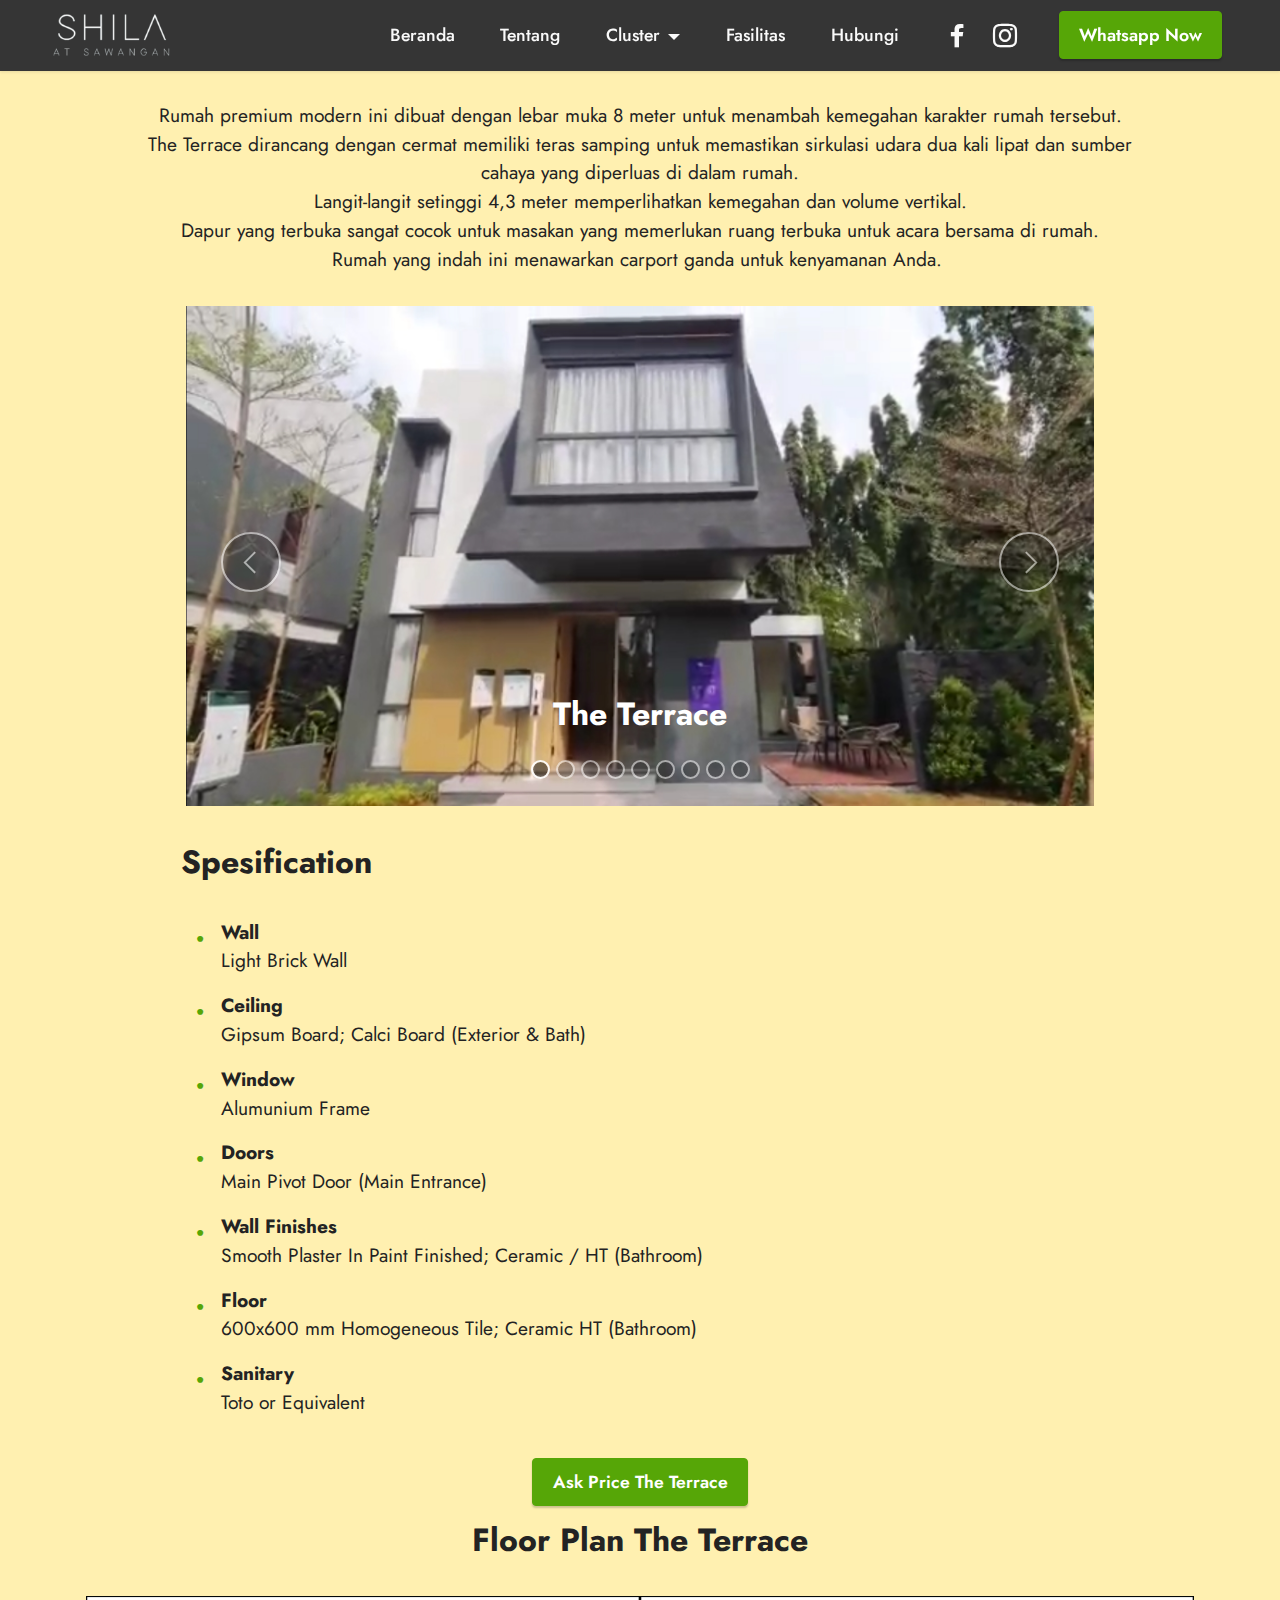
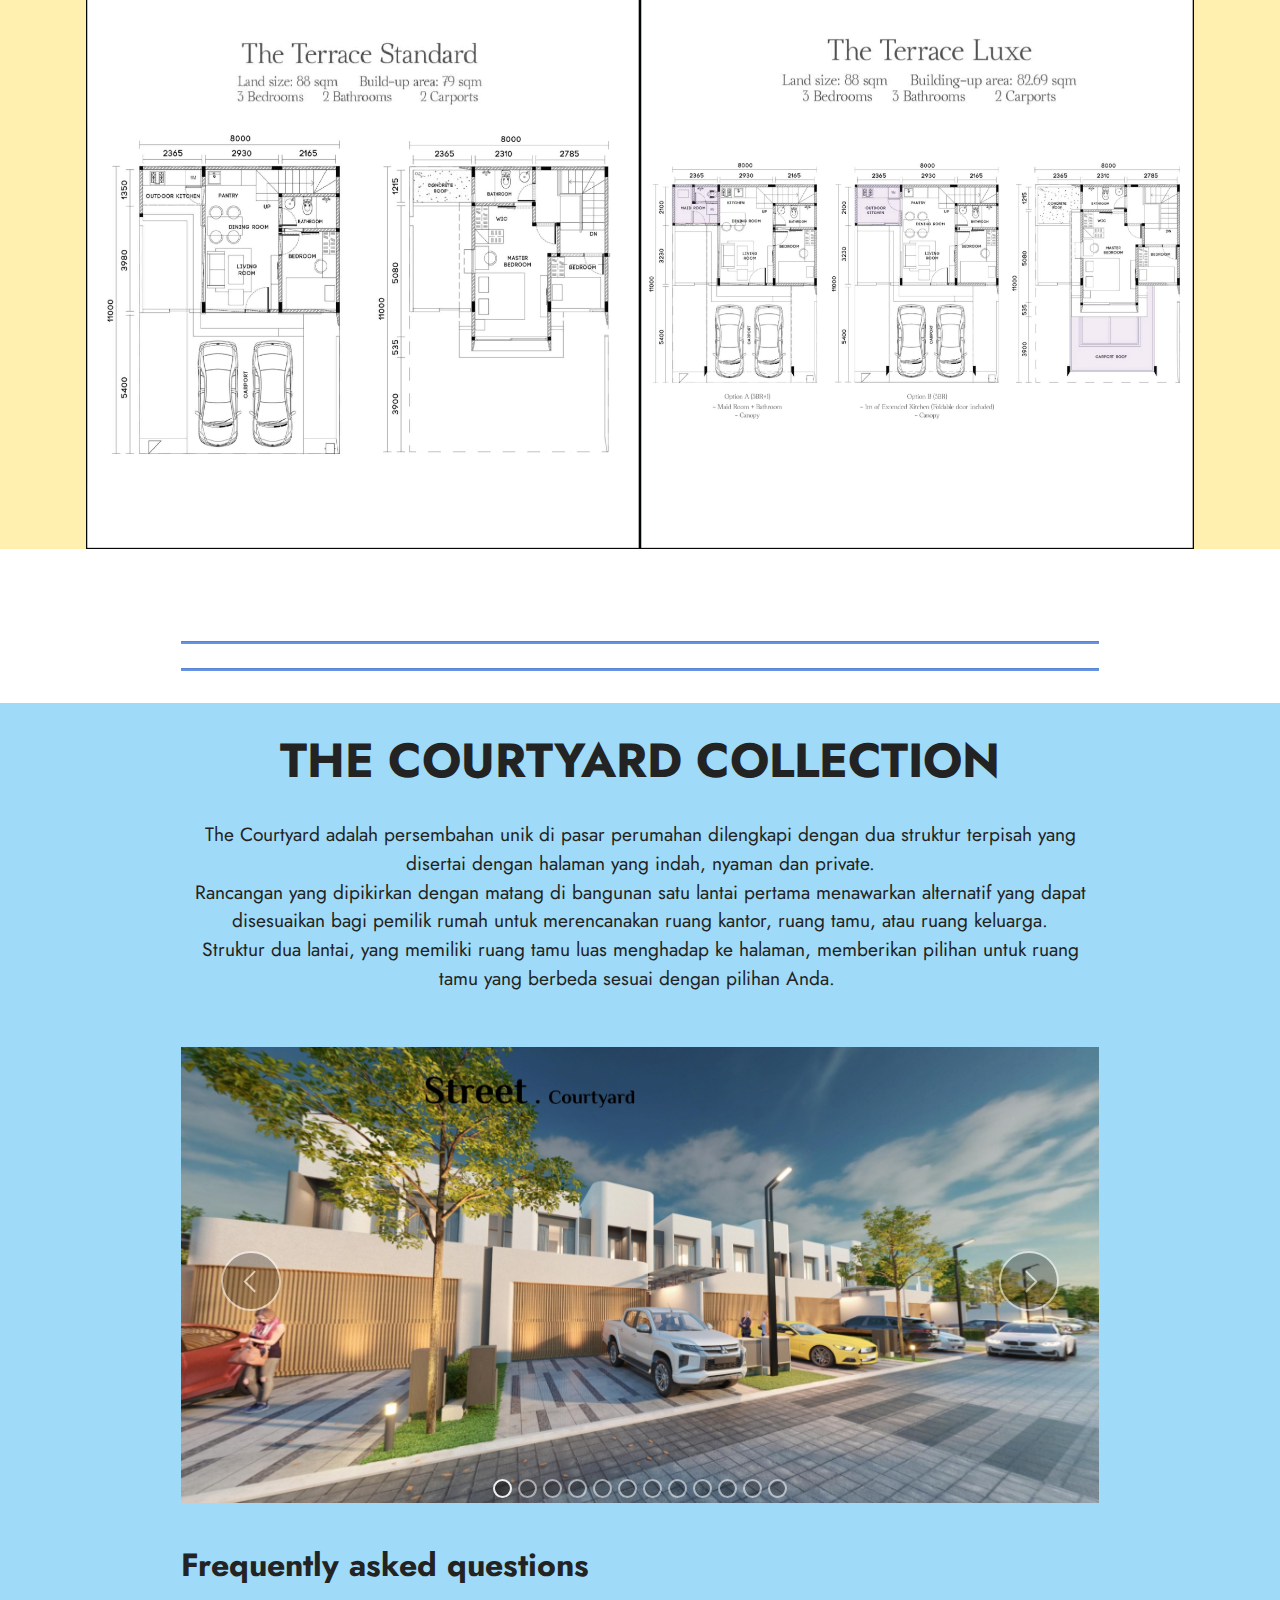
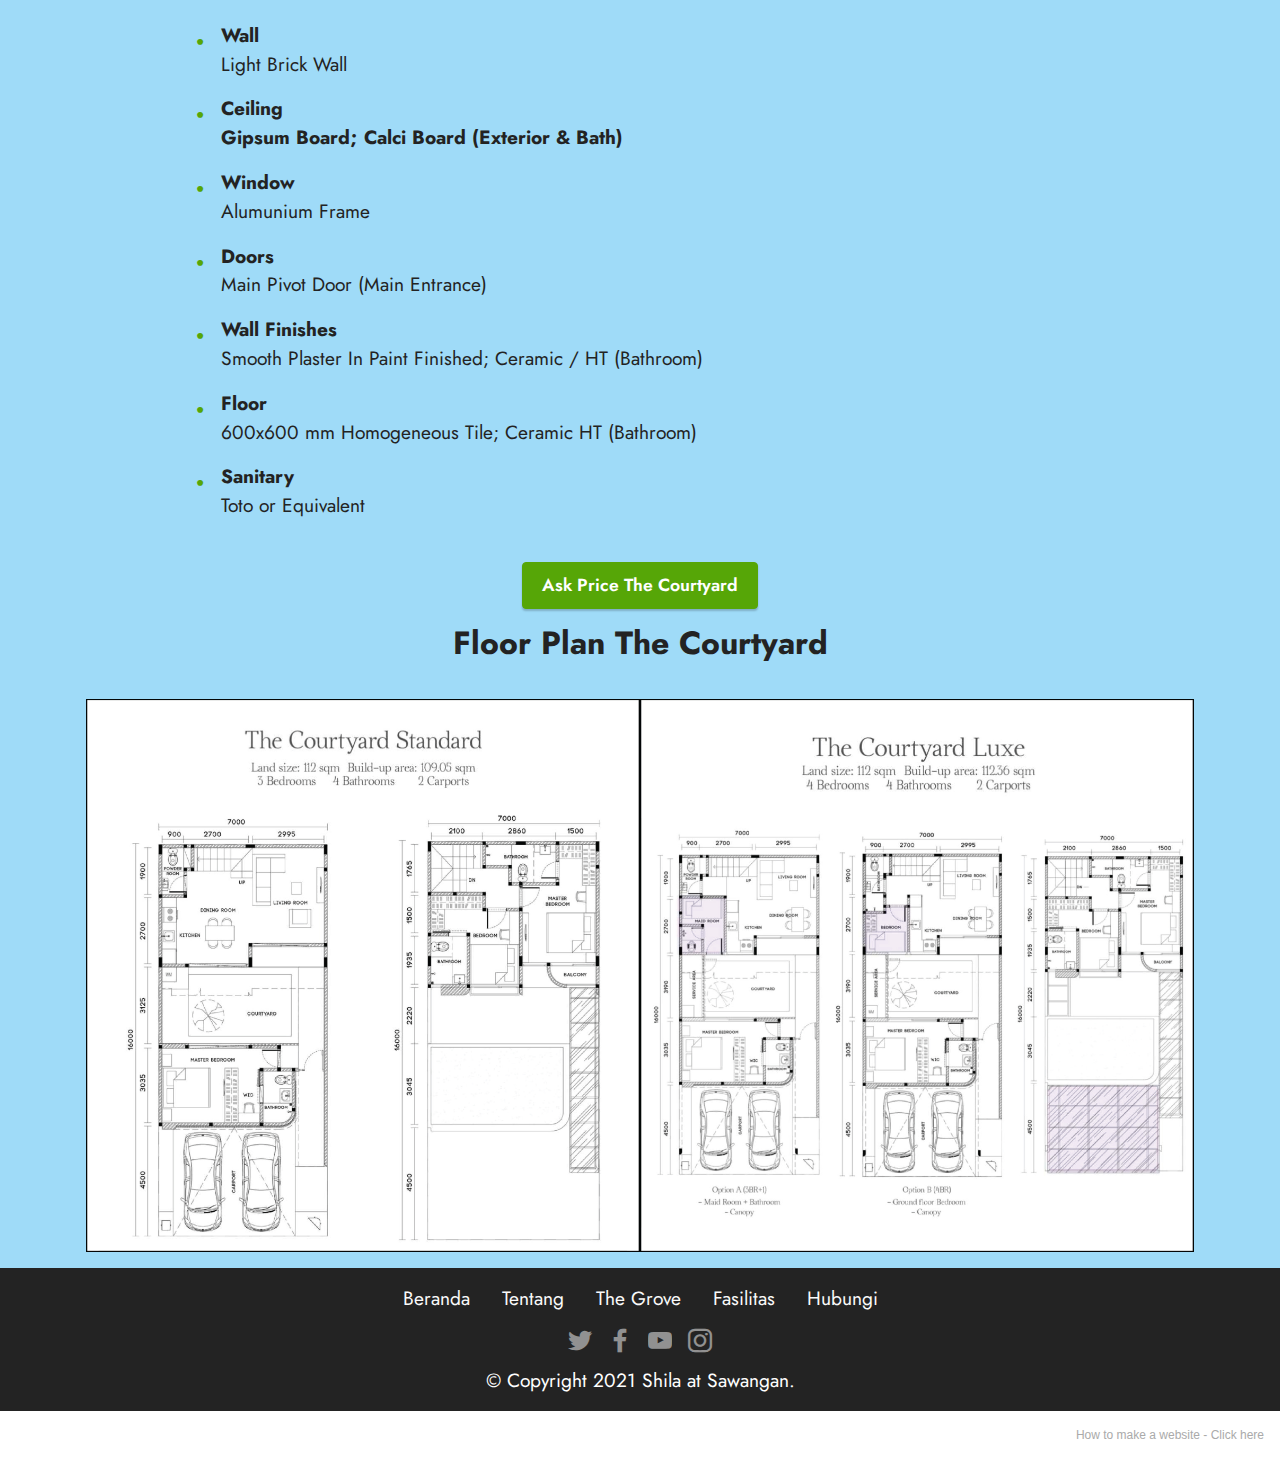
==== grove.html @ 9d84429c "Download Button" ====
<!DOCTYPE html>
<html  >
<head>
  <!-- Site made with Mobirise Website Builder v5.3.0, https://mobirise.com -->
  <meta charset="UTF-8">
  <meta http-equiv="X-UA-Compatible" content="IE=edge">
  <meta name="generator" content="Mobirise v5.3.0, mobirise.com">
  <meta name="viewport" content="width=device-width, initial-scale=1, minimum-scale=1">
  <link rel="shortcut icon" href="assets/images/logo-sawangan-180x68.png" type="image/x-icon">
  <meta name="description" content="">
  
  
  <title>The Grove</title>
  <link rel="stylesheet" href="assets/web/assets/mobirise-icons2/mobirise2.css">
  <link rel="stylesheet" href="assets/tether/tether.min.css">
  <link rel="stylesheet" href="assets/bootstrap/css/bootstrap.min.css">
  <link rel="stylesheet" href="assets/bootstrap/css/bootstrap-grid.min.css">
  <link rel="stylesheet" href="assets/bootstrap/css/bootstrap-reboot.min.css">
  <link rel="stylesheet" href="assets/dropdown/css/style.css">
  <link rel="stylesheet" href="assets/socicon/css/styles.css">
  <link rel="stylesheet" href="assets/theme/css/style.css">
  <link rel="preload" as="style" href="assets/mobirise/css/mbr-additional.css"><link rel="stylesheet" href="assets/mobirise/css/mbr-additional.css" type="text/css">
  
  
  
  
</head>
<body>
  
  <section class="content4 cid-sFnjMsbKsS" id="content4-1h">
    
    
    <div class="container">
        <div class="row justify-content-center">
            <div class="title col-md-12 col-lg-11">
                <h3 class="mbr-section-title mbr-fonts-style align-center mb-4 display-2">
                    <strong>THE TERRACE COLLECTION</strong></h3>
                <h4 class="mbr-section-subtitle align-center mbr-fonts-style mb-4 display-7">Rumah premium modern ini dibuat dengan lebar muka 8 meter untuk menambah kemegahan karakter rumah tersebut.
<div>The Terrace dirancang dengan cermat memiliki teras samping untuk memastikan sirkulasi udara dua kali lipat dan sumber cahaya yang diperluas di dalam rumah.
<span style="font-size: 1.2rem;"></span></div><div>Langit-langit setinggi 4,3 meter memperlihatkan kemegahan dan volume vertikal.
<span style="font-size: 1.2rem;"></span></div><div>Dapur yang terbuka sangat cocok untuk masakan yang memerlukan ruang terbuka untuk acara bersama di rumah.
<span style="font-size: 1.2rem;"></span></div><div>Rumah yang indah ini menawarkan carport ganda untuk kenyamanan Anda.&nbsp;</div></h4>
                
            </div>
        </div>
    </div>
</section>

<section class="slider2 cid-sFk1vGe5n2" id="slider2-19">
    

    
    <div class="container">
        <div class="row justify-content-center">
            <div class="col-12 col-md-10">
                <div class="carousel slide" id="sGe1vlSYju" data-interval="5000">
                    
                    <ol class="carousel-indicators">
                        <li data-slide-to="0" class="active" data-target="#sGe1vlSYju"></li>
                        <li data-slide-to="1" data-target="#sGe1vlSYju"></li>
                        <li data-slide-to="2" data-target="#sGe1vlSYju"></li><li data-slide-to="3" data-target="#sGe1vlSYju"></li><li data-slide-to="4" data-target="#sGe1vlSYju"></li><li data-slide-to="5" data-target="#sGe1vlSYju"></li><li data-slide-to="6" data-target="#sGe1vlSYju"></li><li data-slide-to="7" data-target="#sGe1vlSYju"></li><li data-slide-to="8" data-target="#sGe1vlSYju"></li>
                    </ol>
                    <div class="carousel-inner">
                        <div class="carousel-item slider-image item active">
                            <div class="item-wrapper">
                                <img class="d-block w-100" src="assets/images/the-terrace.jpg">
                                <div class="carousel-caption d-none d-md-block">
                                    <h5 class="mbr-section-subtitle mbr-fonts-style display-5">
                                        <strong>The Terrace</strong></h5>
                                    
                                </div>
                            </div>
                        </div>
                        <div class="carousel-item slider-image item">
                            <div class="item-wrapper">
                                <img class="d-block w-100" src="assets/images/terrace-living-room.jpg">
                                <div class="carousel-caption d-none d-md-block">
                                    <h5 class="mbr-section-subtitle mbr-fonts-style display-5"><strong>Living Room</strong></h5>
                                    
                                </div>
                            </div>
                        </div>
                        <div class="carousel-item slider-image item">
                            <div class="item-wrapper">
                                <img class="d-block w-100" src="assets/images/terrace-bed-1.jpg">
                                <div class="carousel-caption d-none d-md-block">
                                    <h5 class="mbr-section-subtitle mbr-fonts-style display-5">
                                        <strong>Bed 1</strong></h5>
                                    
                                </div>
                            </div>
                        </div><div class="carousel-item slider-image item">
                            <div class="item-wrapper">
                                <img class="d-block w-100" src="assets/images/terrace-bed-2.jpg">
                                <div class="carousel-caption d-none d-md-block">
                                    <h5 class="mbr-section-subtitle mbr-fonts-style display-5">
                                        <strong>Bed 2 / Study Room</strong></h5>
                                    
                                </div>
                            </div>
                        </div><div class="carousel-item slider-image item">
                            <div class="item-wrapper">
                                <img class="d-block w-100" src="assets/images/terrace-master-bed.jpg">
                                <div class="carousel-caption d-none d-md-block">
                                    <h5 class="mbr-section-subtitle mbr-fonts-style display-5">
                                        <strong>Master Bed</strong></h5>
                                    
                                </div>
                            </div>
                        </div><div class="carousel-item slider-image item">
                            <div class="item-wrapper">
                                <img class="d-block w-100" src="assets/images/terrace-master-bath.jpg">
                                <div class="carousel-caption d-none d-md-block">
                                    <h5 class="mbr-section-subtitle mbr-fonts-style display-5">
                                        <strong>Master Bath</strong></h5>
                                    
                                </div>
                            </div>
                        </div><div class="carousel-item slider-image item">
                            <div class="item-wrapper">
                                <img class="d-block w-100" src="assets/images/terrace-kitchen.jpg">
                                <div class="carousel-caption d-none d-md-block">
                                    <h5 class="mbr-section-subtitle mbr-fonts-style display-5"><strong>Outdoor Kitchen</strong></h5>
                                    
                                </div>
                            </div>
                        </div><div class="carousel-item slider-image item">
                            <div class="item-wrapper">
                                <img class="d-block w-100" src="assets/images/terrace-enclose-kitchen.jpg">
                                <div class="carousel-caption d-none d-md-block">
                                    <h5 class="mbr-section-subtitle mbr-fonts-style display-5">
                                        <strong>Enclose Kitchen</strong></h5>
                                    
                                </div>
                            </div>
                        </div><div class="carousel-item slider-image item">
                            <div class="item-wrapper">
                                <img class="d-block w-100" src="assets/images/terrace-garden.jpg">
                                <div class="carousel-caption d-none d-md-block">
                                    <h5 class="mbr-section-subtitle mbr-fonts-style display-5">
                                        <strong>Garden</strong></h5>
                                    
                                </div>
                            </div>
                        </div>
                    </div>
                    <a class="carousel-control carousel-control-prev" role="button" data-slide="prev" href="#sGe1vlSYju">
                        <span class="mobi-mbri mobi-mbri-arrow-prev" aria-hidden="true"></span>
                        <span class="sr-only">Previous</span>
                    </a>
                    <a class="carousel-control carousel-control-next" role="button" data-slide="next" href="#sGe1vlSYju">
                        <span class="mobi-mbri mobi-mbri-arrow-next" aria-hidden="true"></span>
                        <span class="sr-only">Next</span>
                    </a>
                </div>
            </div>
        </div>
    </div>
</section>

<section class="content14 cid-sFnsWdsSQJ" id="content14-1i">
    
    
    
    <div class="container">
        <div class="row justify-content-center">
            <div class="col-md-12 col-lg-10">
                    <h3 class="mbr-section-title mbr-fonts-style mb-4 display-5">
                        <strong>Spesification</strong></h3>
                <ul class="list mbr-fonts-style display-7">
                    <li><strong>Wall</strong><br>Light Brick Wall</li>
                    <li><strong>Ceiling</strong><br>Gipsum Board; Calci Board (Exterior &amp; Bath)</li>
                    <li><strong>Window</strong><br>Alumunium Frame</li>
                    <li><strong>Doors&nbsp; &nbsp; &nbsp; &nbsp; &nbsp; &nbsp; &nbsp; &nbsp; &nbsp; &nbsp; &nbsp; &nbsp;&nbsp;</strong><br>Main Pivot Door (Main Entrance)</li>
                    <li><strong>Wall Finishes<br></strong>Smooth Plaster In Paint Finished; Ceramic / HT (Bathroom)</li><li><strong>Floor</strong><br>600x600 mm Homogeneous Tile; Ceramic HT (Bathroom)</li><li><strong>Sanitary</strong><br>Toto or Equivalent</li>
                </ul>
            </div>
        </div>
    </div>
</section>

<section class="content11 cid-sFkzTK2EPg" id="content11-1c">
    
    <div class="container">
        <div class="row justify-content-center">
            <div class="col-md-12 col-lg-10">
                <div class="mbr-section-btn align-center"><a class="btn btn-primary display-4" href="">Ask Price The Terrace</a></div>
            </div>
        </div>
    </div>
</section>

<section class="gallery4 mbr-gallery cid-sFkoDr09WN" id="gallery4-1b">
    

    

    <div class="container">
        <div class="mbr-section-head">
            <h3 class="mbr-section-title mbr-fonts-style align-center m-0 display-5"><strong>Floor Plan The Terrace</strong></h3>
            
        </div>
        <div class="row mbr-gallery mt-4">
            <div class="col-12 col-md-6 col-lg-6 item gallery-image">
                <div class="item-wrapper" data-toggle="modal" data-target="#sGe1vq5KnE-modal">
                    <img class="w-100" src="assets/images/the-terrace-standard-1.jpg" alt="The Terrace Standard" data-slide-to="0" data-target="#lb-sGe1vq5KnE">
                    <div class="icon-wrapper">
                        <span class="mobi-mbri mobi-mbri-search mbr-iconfont mbr-iconfont-btn"></span>
                    </div>
                </div>
                
            </div>
            <div class="col-12 col-md-6 col-lg-6 item gallery-image">
                <div class="item-wrapper" data-toggle="modal" data-target="#sGe1vq5KnE-modal">
                    <img class="w-100" src="assets/images/the-terrace-luxe-2.jpg" alt="The Terrace Luxe" data-slide-to="1" data-target="#lb-sGe1vq5KnE">
                    <div class="icon-wrapper">
                        <span class="mobi-mbri mobi-mbri-search mbr-iconfont mbr-iconfont-btn"></span>
                    </div>
                </div>
                
            </div>
            
            
        </div>

        <div class="modal mbr-slider" tabindex="-1" role="dialog" aria-hidden="true" id="sGe1vq5KnE-modal">
            <div class="modal-dialog" role="document">
                <div class="modal-content">
                    <div class="modal-body">
                        <div class="carousel slide" id="lb-sGe1vq5KnE" data-interval="5000">
                            <div class="carousel-inner">
                                <div class="carousel-item active">
                                    <img class="d-block w-100" src="assets/images/the-terrace-standard-1.jpg" alt="">
                                </div>
                                <div class="carousel-item">
                                    <img class="d-block w-100" src="assets/images/the-terrace-luxe-2.jpg" alt="">
                                </div>
                                
                                
                            </div>
                            <ol class="carousel-indicators">
                                <li data-slide-to="0" class="active" data-target="#lb-sGe1vq5KnE"></li><li data-slide-to="1" class="active" data-target="#lb-sGe1vq5KnE"></li>
                                
                                
                                
                            </ol>
                            <a role="button" href="" class="close" data-dismiss="modal" aria-label="Close">
                            </a>
                            <a class="carousel-control-prev carousel-control" role="button" data-slide="prev" href="#lb-sGe1vq5KnE">
                                <span class="mobi-mbri mobi-mbri-arrow-prev" aria-hidden="true"></span>
                                <span class="sr-only">Previous</span>
                            </a>
                            <a class="carousel-control-next carousel-control" role="button" data-slide="next" href="#lb-sGe1vq5KnE">
                                <span class="mobi-mbri mobi-mbri-arrow-next" aria-hidden="true"></span>
                                <span class="sr-only">Next</span>
                            </a>
                        </div>
                    </div>
                </div>
            </div>
        </div>
    </div>
</section>

<section class="menu menu3 cid-sv36XqWuFX" once="menu" id="menu3-16">
    
    <nav class="navbar navbar-dropdown navbar-fixed-top navbar-expand-lg">
        <div class="container-fluid">
            <div class="navbar-brand">
                <span class="navbar-logo">
                    <a href="https://shila-sawangan.web.id/">
                        <img src="assets/images/logo-sawangan-180x68.png" alt="Shila Sawangan" style="height: 3rem;">
                    </a>
                </span>
                
            </div>
            <button class="navbar-toggler" type="button" data-toggle="collapse" data-target="#navbarSupportedContent" aria-controls="navbarNavAltMarkup" aria-expanded="false" aria-label="Toggle navigation">
                <div class="hamburger">
                    <span></span>
                    <span></span>
                    <span></span>
                    <span></span>
                </div>
            </button>
            <div class="collapse navbar-collapse" id="navbarSupportedContent">
                <ul class="navbar-nav nav-dropdown" data-app-modern-menu="true"><li class="nav-item"><a class="nav-link link text-white text-primary display-4" href="index.html#top">
                            Beranda</a></li>
                    <li class="nav-item"><a class="nav-link link text-white text-primary display-4" href="tentang.html">
                            Tentang</a></li>
                    <li class="nav-item dropdown"><a class="nav-link link text-white text-primary dropdown-toggle display-4" href="#" data-toggle="dropdown-submenu" aria-expanded="false">Cluster</a><div class="dropdown-menu"><a class="text-white text-primary dropdown-item display-4" href="grove.html" aria-expanded="false">The Grove (Available)</a><a class="text-white text-primary dropdown-item display-4" href="grove.html">The Forest (Sold Out)<br></a><a class="text-white text-primary dropdown-item display-4" href="#" aria-expanded="false">Southlake (Sold Out)</a><a class="text-white text-primary dropdown-item display-4" href="#" aria-expanded="true">The Tillia (Coming Soon)</a></div>
                    </li><li class="nav-item"><a class="nav-link link text-white text-primary display-4" href="index.html#features13-g">Fasilitas</a></li><li class="nav-item"><a class="nav-link link text-white text-primary display-4" href="index.html#contacts3-o">Hubungi</a></li></ul>
                <div class="icons-menu">
                    <a class="iconfont-wrapper" href="https://mobiri.se" target="_blank">
                        <span class="p-2 mbr-iconfont socicon-facebook socicon" style="color: rgb(250, 250, 250); fill: rgb(250, 250, 250);"></span>
                    </a>
                    <a class="iconfont-wrapper" href="https://mobiri.se" target="_blank">
                        <span class="p-2 mbr-iconfont socicon-instagram socicon" style="color: rgb(250, 250, 250); fill: rgb(250, 250, 250);"></span>
                    </a>
                    
                    
                </div>
                <div class="navbar-buttons mbr-section-btn"><a class="btn btn-primary display-4" href="https://api.whatsapp.com/send?phone=62895372515948&text=Saya%20ingin%20mendapatkan%20Informasi%20mengenai%20Shila%20Sawangan." target="_blank">
                        Whatsapp Now</a></div>
            </div>
        </div>
    </nav>
</section>

<section class="content6 cid-sG8nsFfCef" id="content6-1o">
    
    <div class="container">
        <div class="row justify-content-center">
            <div class="col-md-12 col-lg-10">
                <hr class="line">
                <p class="mbr-text align-center mbr-fonts-style my-4 display-5"></p>
                <hr class="line">
            </div>
        </div>
    </div>
</section>

<section class="content4 cid-sFnwC6B54O" id="content4-1k">
    
    
    <div class="container">
        <div class="row justify-content-center">
            <div class="title col-md-12 col-lg-10">
                <h3 class="mbr-section-title mbr-fonts-style align-center mb-4 display-2">
                    <strong>THE COURTYARD COLLECTION</strong></h3>
                <h4 class="mbr-section-subtitle align-center mbr-fonts-style mb-4 display-7">The Courtyard adalah persembahan unik di pasar perumahan dilengkapi dengan dua struktur terpisah yang disertai dengan halaman yang indah, nyaman dan private.
<div>Rancangan yang dipikirkan dengan matang di bangunan satu lantai pertama menawarkan alternatif yang dapat disesuaikan bagi pemilik rumah untuk merencanakan ruang kantor, ruang tamu, atau ruang keluarga.
</div><div>Struktur dua lantai, yang memiliki ruang tamu luas menghadap ke halaman, memberikan pilihan untuk ruang tamu yang berbeda sesuai dengan pilihan Anda.&nbsp;</div></h4>
                
            </div>
        </div>
    </div>
</section>

<section class="slider2 cid-sFkA8gAlW1" id="slider2-1d">
    

    
    <div class="container">
        <div class="row justify-content-center">
            <div class="col-12 col-md-10">
                <div class="carousel slide" id="sGe1vxsQ9U" data-ride="carousel" data-interval="3000">
                    
                    <ol class="carousel-indicators">
                        <li data-slide-to="0" class="active" data-target="#sGe1vxsQ9U"></li>
                        <li data-slide-to="1" data-target="#sGe1vxsQ9U"></li>
                        <li data-slide-to="2" data-target="#sGe1vxsQ9U"></li><li data-slide-to="3" data-target="#sGe1vxsQ9U"></li><li data-slide-to="4" data-target="#sGe1vxsQ9U"></li><li data-slide-to="5" data-target="#sGe1vxsQ9U"></li><li data-slide-to="6" data-target="#sGe1vxsQ9U"></li><li data-slide-to="7" data-target="#sGe1vxsQ9U"></li><li data-slide-to="8" data-target="#sGe1vxsQ9U"></li><li data-slide-to="9" data-target="#sGe1vxsQ9U"></li><li data-slide-to="10" data-target="#sGe1vxsQ9U"></li><li data-slide-to="11" data-target="#sGe1vxsQ9U"></li>
                    </ol>
                    <div class="carousel-inner">
                        <div class="carousel-item slider-image item active">
                            <div class="item-wrapper">
                                <img class="d-block w-100" src="assets/images/courtyard.jpg">
                                
                            </div>
                        </div>
                        <div class="carousel-item slider-image item">
                            <div class="item-wrapper">
                                <img class="d-block w-100" src="assets/images/living-1.jpg">
                                
                            </div>
                        </div>
                        <div class="carousel-item slider-image item">
                            <div class="item-wrapper">
                                <img class="d-block w-100" src="assets/images/living-3.jpg">
                                
                            </div>
                        </div><div class="carousel-item slider-image item">
                            <div class="item-wrapper">
                                <img class="d-block w-100" src="assets/images/living-4.jpg">
                                
                            </div>
                        </div><div class="carousel-item slider-image item">
                            <div class="item-wrapper">
                                <img class="d-block w-100" src="assets/images/dinning.jpg">
                                
                            </div>
                        </div><div class="carousel-item slider-image item">
                            <div class="item-wrapper">
                                <img class="d-block w-100" src="assets/images/dinning-2.jpg">
                                
                            </div>
                        </div><div class="carousel-item slider-image item">
                            <div class="item-wrapper">
                                <img class="d-block w-100" src="assets/images/master-bed.jpg">
                                
                            </div>
                        </div><div class="carousel-item slider-image item">
                            <div class="item-wrapper">
                                <img class="d-block w-100" src="assets/images/master-bath.jpg">
                                
                            </div>
                        </div><div class="carousel-item slider-image item">
                            <div class="item-wrapper">
                                <img class="d-block w-100" src="assets/images/junior-suite.jpg">
                                
                            </div>
                        </div><div class="carousel-item slider-image item">
                            <div class="item-wrapper">
                                <img class="d-block w-100" src="assets/images/junior-suite-2.jpg">
                                
                            </div>
                        </div><div class="carousel-item slider-image item">
                            <div class="item-wrapper">
                                <img class="d-block w-100" src="assets/images/courtyard-2.jpg">
                                
                            </div>
                        </div><div class="carousel-item slider-image item">
                            <div class="item-wrapper">
                                <img class="d-block w-100" src="assets/images/courtyard-3.jpg">
                                
                            </div>
                        </div>
                    </div>
                    <a class="carousel-control carousel-control-prev" role="button" data-slide="prev" href="#sGe1vxsQ9U">
                        <span class="mobi-mbri mobi-mbri-arrow-prev" aria-hidden="true"></span>
                        <span class="sr-only">Previous</span>
                    </a>
                    <a class="carousel-control carousel-control-next" role="button" data-slide="next" href="#sGe1vxsQ9U">
                        <span class="mobi-mbri mobi-mbri-arrow-next" aria-hidden="true"></span>
                        <span class="sr-only">Next</span>
                    </a>
                </div>
            </div>
        </div>
    </div>
</section>

<section class="content14 cid-sFnvCSFDS3" id="content14-1j">
    
    
    
    <div class="container">
        <div class="row justify-content-center">
            <div class="col-md-12 col-lg-10">
                    <h3 class="mbr-section-title mbr-fonts-style mb-4 display-5">
                        <strong>Frequently asked questions</strong>
                    </h3>
                <ul class="list mbr-fonts-style display-7">
                    <li><strong>Wall
<br></strong><span style="font-size: 1.2rem;">Light Brick Wall</span><strong>&nbsp;</strong></li><li><strong>Ceiling
<br></strong><strong>Gipsum Board; Calci Board (Exterior &amp; Bath)&nbsp;</strong></li><li><strong>Window
<br></strong><span style="font-size: 1.2rem;">Alumunium Frame</span><strong>&nbsp;</strong></li><li><strong>Doors<br></strong><span style="font-size: 1.2rem;">Main Pivot Door (Main Entrance)</span><strong>&nbsp;</strong></li><li><strong>Wall Finishes
<br></strong><span style="font-size: 1.2rem;">Smooth Plaster In Paint Finished; Ceramic / HT (Bathroom)</span><strong>&nbsp;</strong></li><li><strong>Floor
<br></strong><span style="font-size: 1.2rem;">600x600 mm Homogeneous Tile; Ceramic HT (Bathroom)</span><strong>&nbsp;</strong></li><li><strong>Sanitary
<br></strong><span style="font-size: 1.2rem;">Toto or Equivalent</span></li>
                </ul>
            </div>
        </div>
    </div>
</section>

<section class="content11 cid-sFkAAZxM5Z" id="content11-1g">
    
    <div class="container">
        <div class="row justify-content-center">
            <div class="col-md-12 col-lg-10">
                <div class="mbr-section-btn align-center"><a class="btn btn-primary display-4" href="">Ask Price The Courtyard</a></div>
            </div>
        </div>
    </div>
</section>

<section class="gallery4 mbr-gallery cid-sFkAyPeRTt" id="gallery4-1f">
    

    

    <div class="container">
        <div class="mbr-section-head">
            <h3 class="mbr-section-title mbr-fonts-style align-center m-0 display-5"><strong>Floor Plan The Courtyard</strong></h3>
            
        </div>
        <div class="row mbr-gallery mt-4">
            <div class="col-12 col-md-6 col-lg-6 item gallery-image">
                <div class="item-wrapper" data-toggle="modal" data-target="#sGe1vDZiGw-modal">
                    <img class="w-100" src="assets/images/the-courtyard-standard-1.jpg" alt="The Courtyard Standard" data-slide-to="0" data-target="#lb-sGe1vDZiGw">
                    <div class="icon-wrapper">
                        <span class="mobi-mbri mobi-mbri-search mbr-iconfont mbr-iconfont-btn"></span>
                    </div>
                </div>
                
            </div>
            <div class="col-12 col-md-6 col-lg-6 item gallery-image">
                <div class="item-wrapper" data-toggle="modal" data-target="#sGe1vDZiGw-modal">
                    <img class="w-100" src="assets/images/the-courtyard-luxe-1.jpg" alt="The Courtyard Luxe" data-slide-to="1" data-target="#lb-sGe1vDZiGw">
                    <div class="icon-wrapper">
                        <span class="mobi-mbri mobi-mbri-search mbr-iconfont mbr-iconfont-btn"></span>
                    </div>
                </div>
                
            </div>
            
            
        </div>

        <div class="modal mbr-slider" tabindex="-1" role="dialog" aria-hidden="true" id="sGe1vDZiGw-modal">
            <div class="modal-dialog" role="document">
                <div class="modal-content">
                    <div class="modal-body">
                        <div class="carousel slide" id="lb-sGe1vDZiGw" data-interval="5000">
                            <div class="carousel-inner">
                                <div class="carousel-item active">
                                    <img class="d-block w-100" src="assets/images/the-courtyard-standard-1.jpg" alt="">
                                </div>
                                <div class="carousel-item">
                                    <img class="d-block w-100" src="assets/images/the-courtyard-luxe-1.jpg" alt="">
                                </div>
                                
                                
                            </div>
                            <ol class="carousel-indicators">
                                <li data-slide-to="0" class="active" data-target="#lb-sGe1vDZiGw"></li>
                                <li data-slide-to="1" data-target="#lb-sGe1vDZiGw"></li>
                                
                                
                            </ol>
                            <a role="button" href="" class="close" data-dismiss="modal" aria-label="Close">
                            </a>
                            <a class="carousel-control-prev carousel-control" role="button" data-slide="prev" href="#lb-sGe1vDZiGw">
                                <span class="mobi-mbri mobi-mbri-arrow-prev" aria-hidden="true"></span>
                                <span class="sr-only">Previous</span>
                            </a>
                            <a class="carousel-control-next carousel-control" role="button" data-slide="next" href="#lb-sGe1vDZiGw">
                                <span class="mobi-mbri mobi-mbri-arrow-next" aria-hidden="true"></span>
                                <span class="sr-only">Next</span>
                            </a>
                        </div>
                    </div>
                </div>
            </div>
        </div>
    </div>
</section>

<section class="footer3 cid-sv3zkDLk5g" once="footers" id="footer3-17">

    

    

    <div class="container">
        <div class="media-container-row align-center mbr-white">
            <div class="row row-links">
                <ul class="foot-menu">
                    
                    
                    
                    
                    
                <li class="foot-menu-item mbr-fonts-style display-7">
                        <a class="text-white text-primary" href="index.html#top" target="_blank">Beranda
                    </a></li><li class="foot-menu-item mbr-fonts-style display-7"><a href="tentang.html" class="text-white text-primary">Tentang</a></li><li class="foot-menu-item mbr-fonts-style display-7"><a href="grove.html" class="text-white">The Grove</a></li><li class="foot-menu-item mbr-fonts-style display-7"><a href="index.html#features13-g" class="text-white text-primary">Fasilitas</a></li><li class="foot-menu-item mbr-fonts-style display-7"><a href="index.html#contacts3-o" class="text-white text-primary">Hubungi</a></li></ul>
            </div>
            <div class="row social-row">
                <div class="social-list align-right pb-2">
                    
                    
                    
                    
                    
                    
                <div class="soc-item">
                        <a href="https://twitter.com/mobirise" target="_blank">
                            <span class="socicon-twitter socicon mbr-iconfont mbr-iconfont-social"></span>
                        </a>
                    </div><div class="soc-item">
                        <a href="https://www.facebook.com/pages/Mobirise/1616226671953247" target="_blank">
                            <span class="socicon-facebook socicon mbr-iconfont mbr-iconfont-social"></span>
                        </a>
                    </div><div class="soc-item">
                        <a href="https://www.youtube.com/c/mobirise" target="_blank">
                            <span class="socicon-youtube socicon mbr-iconfont mbr-iconfont-social"></span>
                        </a>
                    </div><div class="soc-item">
                        <a href="https://instagram.com/mobirise" target="_blank">
                            <span class="socicon-instagram socicon mbr-iconfont mbr-iconfont-social"></span>
                        </a>
                    </div></div>
            </div>
            <div class="row row-copirayt">
                <p class="mbr-text mb-0 mbr-fonts-style mbr-white align-center display-7">
                    © Copyright 2021 Shila at Sawangan.</p>
            </div>
        </div>
    </div>
</section><section style="background-color: #fff; font-family: -apple-system, BlinkMacSystemFont, 'Segoe UI', 'Roboto', 'Helvetica Neue', Arial, sans-serif; color:#aaa; font-size:12px; padding: 0; align-items: center; display: flex;"><a href="https://mobirise.site/q" style="flex: 1 1; height: 3rem; padding-left: 1rem;"></a><p style="flex: 0 0 auto; margin:0; padding-right:1rem;">How to make a website - <a href="https://mobirise.site/x" style="color:#aaa;">Click here</a></p></section><script src="assets/web/assets/jquery/jquery.min.js"></script>  <script src="assets/popper/popper.min.js"></script>  <script src="assets/tether/tether.min.js"></script>  <script src="assets/bootstrap/js/bootstrap.min.js"></script>  <script src="assets/smoothscroll/smooth-scroll.js"></script>  <script src="assets/dropdown/js/nav-dropdown.js"></script>  <script src="assets/dropdown/js/navbar-dropdown.js"></script>  <script src="assets/touchswipe/jquery.touch-swipe.min.js"></script>  <script src="assets/theme/js/script.js"></script>  
  
  
</body>
</html>
---- assets/web/assets/mobirise-icons2/mobirise2.css ----
@font-face {
  font-family: 'Moririse2';
  font-display: swap;
  src:  url('mobirise2.eot?f2bix4');
  src:  url('mobirise2.eot?f2bix4#iefix') format('embedded-opentype'),
    url('mobirise2.ttf?f2bix4') format('truetype'),
    url('mobirise2.woff?f2bix4') format('woff'),
    url('mobirise2.svg?f2bix4#mobirise2') format('svg');
  font-weight: normal;
  font-style: normal;
}

[class^="mobi-"], [class*=" mobi-"] {
  /* use !important to prevent issues with browser extensions that change fonts */
  font-family: 'Moririse2' !important;
  speak: none;
  font-style: normal;
  font-weight: normal;
  font-variant: normal;
  text-transform: none;
  line-height: 1;

  /* Better Font Rendering =========== */
  -webkit-font-smoothing: antialiased;
  -moz-osx-font-smoothing: grayscale;
}

.mobi-mbri-add-submenu:before {
  content: "\e900";
}
.mobi-mbri-alert:before {
  content: "\e901";
}
.mobi-mbri-align-center:before {
  content: "\e902";
}
.mobi-mbri-align-justify:before {
  content: "\e903";
}
.mobi-mbri-align-left:before {
  content: "\e904";
}
.mobi-mbri-align-right:before {
  content: "\e905";
}
.mobi-mbri-android:before {
  content: "\e906";
}
.mobi-mbri-apple:before {
  content: "\e907";
}
.mobi-mbri-arrow-down:before {
  content: "\e908";
}
.mobi-mbri-arrow-next:before {
  content: "\e909";
}
.mobi-mbri-arrow-prev:before {
  content: "\e90a";
}
.mobi-mbri-arrow-up:before {
  content: "\e90b";
}
.mobi-mbri-bold:before {
  content: "\e90c";
}
.mobi-mbri-bookmark:before {
  content: "\e90d";
}
.mobi-mbri-bootstrap:before {
  content: "\e90e";
}
.mobi-mbri-briefcase:before {
  content: "\e90f";
}
.mobi-mbri-browse:before {
  content: "\e910";
}
.mobi-mbri-bulleted-list:before {
  content: "\e911";
}
.mobi-mbri-calendar:before {
  content: "\e912";
}
.mobi-mbri-camera:before {
  content: "\e913";
}
.mobi-mbri-cart-add:before {
  content: "\e914";
}
.mobi-mbri-cart-full:before {
  content: "\e915";
}
.mobi-mbri-cash:before {
  content: "\e916";
}
.mobi-mbri-change-style:before {
  content: "\e917";
}
.mobi-mbri-chat:before {
  content: "\e918";
}
.mobi-mbri-clock:before {
  content: "\e919";
}
.mobi-mbri-close:before {
  content: "\e91a";
}
.mobi-mbri-cloud:before {
  content: "\e91b";
}
.mobi-mbri-code:before {
  content: "\e91c";
}
.mobi-mbri-contact-form:before {
  content: "\e91d";
}
.mobi-mbri-credit-card:before {
  content: "\e91e";
}
.mobi-mbri-cursor-click:before {
  content: "\e91f";
}
.mobi-mbri-cust-feedback:before {
  content: "\e920";
}
.mobi-mbri-database:before {
  content: "\e921";
}
.mobi-mbri-delivery:before {
  content: "\e922";
}
.mobi-mbri-desktop:before {
  content: "\e923";
}
.mobi-mbri-devices:before {
  content: "\e924";
}
.mobi-mbri-down:before {
  content: "\e925";
}
.mobi-mbri-download-2:before {
  content: "\e926";
}
.mobi-mbri-download:before {
  content: "\e927";
}
.mobi-mbri-drag-n-drop-2:before {
  content: "\e928";
}
.mobi-mbri-drag-n-drop:before {
  content: "\e929";
}
.mobi-mbri-edit-2:before {
  content: "\e92a";
}
.mobi-mbri-edit:before {
  content: "\e92b";
}
.mobi-mbri-error:before {
  content: "\e92c";
}
.mobi-mbri-extension:before {
  content: "\e92d";
}
.mobi-mbri-features:before {
  content: "\e92e";
}
.mobi-mbri-file:before {
  content: "\e92f";
}
.mobi-mbri-flag:before {
  content: "\e930";
}
.mobi-mbri-folder:before {
  content: "\e931";
}
.mobi-mbri-gift:before {
  content: "\e932";
}
.mobi-mbri-github:before {
  content: "\e933";
}
.mobi-mbri-globe-2:before {
  content: "\e934";
}
.mobi-mbri-globe:before {
  content: "\e935";
}
.mobi-mbri-growing-chart:before {
  content: "\e936";
}
.mobi-mbri-hearth:before {
  content: "\e937";
}
.mobi-mbri-help:before {
  content: "\e938";
}
.mobi-mbri-home:before {
  content: "\e939";
}
.mobi-mbri-hot-cup:before {
  content: "\e93a";
}
.mobi-mbri-idea:before {
  content: "\e93b";
}
.mobi-mbri-image-gallery:before {
  content: "\e93c";
}
.mobi-mbri-image-slider:before {
  content: "\e93d";
}
.mobi-mbri-info:before {
  content: "\e93e";
}
.mobi-mbri-italic:before {
  content: "\e93f";
}
.mobi-mbri-key:before {
  content: "\e940";
}
.mobi-mbri-laptop:before {
  content: "\e941";
}
.mobi-mbri-layers:before {
  content: "\e942";
}
.mobi-mbri-left-right:before {
  content: "\e943";
}
.mobi-mbri-left:before {
  content: "\e944";
}
.mobi-mbri-letter:before {
  content: "\e945";
}
.mobi-mbri-like:before {
  content: "\e946";
}
.mobi-mbri-link:before {
  content: "\e947";
}
.mobi-mbri-lock:before {
  content: "\e948";
}
.mobi-mbri-login:before {
  content: "\e949";
}
.mobi-mbri-logout:before {
  content: "\e94a";
}
.mobi-mbri-magic-stick:before {
  content: "\e94b";
}
.mobi-mbri-map-pin:before {
  content: "\e94c";
}
.mobi-mbri-menu:before {
  content: "\e94d";
}
.mobi-mbri-mobile-2:before {
  content: "\e94e";
}
.mobi-mbri-mobile-horizontal:before {
  content: "\e94f";
}
.mobi-mbri-mobile:before {
  content: "\e950";
}
.mobi-mbri-mobirise:before {
  content: "\e951";
}
.mobi-mbri-more-horizontal:before {
  content: "\e952";
}
.mobi-mbri-more-vertical:before {
  content: "\e953";
}
.mobi-mbri-music:before {
  content: "\e954";
}
.mobi-mbri-new-file:before {
  content: "\e955";
}
.mobi-mbri-numbered-list:before {
  content: "\e956";
}
.mobi-mbri-opened-folder:before {
  content: "\e957";
}
.mobi-mbri-pages:before {
  content: "\e958";
}
.mobi-mbri-paper-plane:before {
  content: "\e959";
}
.mobi-mbri-paperclip:before {
  content: "\e95a";
}
.mobi-mbri-phone:before {
  content: "\e95b";
}
.mobi-mbri-photo:before {
  content: "\e95c";
}
.mobi-mbri-photos:before {
  content: "\e95d";
}
.mobi-mbri-pin:before {
  content: "\e95e";
}
.mobi-mbri-play:before {
  content: "\e95f";
}
.mobi-mbri-plus:before {
  content: "\e960";
}
.mobi-mbri-preview:before {
  content: "\e961";
}
.mobi-mbri-print:before {
  content: "\e962";
}
.mobi-mbri-protect:before {
  content: "\e963";
}
.mobi-mbri-question:before {
  content: "\e964";
}
.mobi-mbri-quote-left:before {
  content: "\e965";
}
.mobi-mbri-quote-right:before {
  content: "\e966";
}
.mobi-mbri-redo:before {
  content: "\e967";
}
.mobi-mbri-refresh:before {
  content: "\e968";
}
.mobi-mbri-responsive-2:before {
  content: "\e969";
}
.mobi-mbri-responsive:before {
  content: "\e96a";
}
.mobi-mbri-right:before {
  content: "\e96b";
}
.mobi-mbri-rocket:before {
  content: "\e96c";
}
.mobi-mbri-sad-face:before {
  content: "\e96d";
}
.mobi-mbri-sale:before {
  content: "\e96e";
}
.mobi-mbri-save:before {
  content: "\e96f";
}
.mobi-mbri-search:before {
  content: "\e970";
}
.mobi-mbri-setting-2:before {
  content: "\e971";
}
.mobi-mbri-setting-3:before {
  content: "\e972";
}
.mobi-mbri-setting:before {
  content: "\e973";
}
.mobi-mbri-share:before {
  content: "\e974";
}
.mobi-mbri-shopping-bag:before {
  content: "\e975";
}
.mobi-mbri-shopping-basket:before {
  content: "\e976";
}
.mobi-mbri-shopping-cart:before {
  content: "\e977";
}
.mobi-mbri-sites:before {
  content: "\e978";
}
.mobi-mbri-smile-face:before {
  content: "\e979";
}
.mobi-mbri-speed:before {
  content: "\e97a";
}
.mobi-mbri-star:before {
  content: "\e97b";
}
.mobi-mbri-success:before {
  content: "\e97c";
}
.mobi-mbri-sun:before {
  content: "\e97d";
}
.mobi-mbri-sun2:before {
  content: "\e97e";
}
.mobi-mbri-tablet-vertical:before {
  content: "\e97f";
}
.mobi-mbri-tablet:before {
  content: "\e980";
}
.mobi-mbri-target:before {
  content: "\e981";
}
.mobi-mbri-timer:before {
  content: "\e982";
}
.mobi-mbri-to-ftp:before {
  content: "\e983";
}
.mobi-mbri-to-local-drive:before {
  content: "\e984";
}
.mobi-mbri-touch-swipe:before {
  content: "\e985";
}
.mobi-mbri-touch:before {
  content: "\e986";
}
.mobi-mbri-trash:before {
  content: "\e987";
}
.mobi-mbri-underline:before {
  content: "\e988";
}
.mobi-mbri-undo:before {
  content: "\e989";
}
.mobi-mbri-unlink:before {
  content: "\e98a";
}
.mobi-mbri-unlock:before {
  content: "\e98b";
}
.mobi-mbri-up-down:before {
  content: "\e98c";
}
.mobi-mbri-up:before {
  content: "\e98d";
}
.mobi-mbri-update:before {
  content: "\e98e";
}
.mobi-mbri-upload-2:before {
  content: "\e98f";
}
.mobi-mbri-upload:before {
  content: "\e990";
}
.mobi-mbri-user-2:before {
  content: "\e991";
}
.mobi-mbri-user:before {
  content: "\e992";
}
.mobi-mbri-users:before {
  content: "\e993";
}
.mobi-mbri-video-play:before {
  content: "\e994";
}
.mobi-mbri-video:before {
  content: "\e995";
}
.mobi-mbri-watch:before {
  content: "\e996";
}
.mobi-mbri-website-theme-2:before {
  content: "\e997";
}
.mobi-mbri-website-theme:before {
  content: "\e998";
}
.mobi-mbri-wifi:before {
  content: "\e999";
}
.mobi-mbri-windows:before {
  content: "\e99a";
}
.mobi-mbri-zoom-in:before {
  content: "\e99b";
}
.mobi-mbri-zoom-out:before {
  content: "\e99c";
}
---- assets/dropdown/css/style.css ----
.navbar-dropdown {
  left: 0;
  padding: 0;
  position: absolute;
  right: 0;
  top: 0;
  transition: all 0.45s ease;
  z-index: 1030;
  background: #282828; }
  .navbar-dropdown .navbar-logo {
    margin-right: 0.8rem;
    transition: margin 0.3s ease-in-out;
    vertical-align: middle; }
    .navbar-dropdown .navbar-logo img {
      height: 3.125rem;
      transition: all 0.3s ease-in-out; }
    .navbar-dropdown .navbar-logo.mbr-iconfont {
      font-size: 3.125rem;
      line-height: 3.125rem; }
  .navbar-dropdown .navbar-caption {
    font-weight: 700;
    white-space: normal;
    vertical-align: -4px;
    line-height: 3.125rem !important; }
    .navbar-dropdown .navbar-caption, .navbar-dropdown .navbar-caption:hover {
      color: inherit;
      text-decoration: none; }
  .navbar-dropdown .mbr-iconfont + .navbar-caption {
    vertical-align: -1px; }
  .navbar-dropdown.navbar-fixed-top {
    position: fixed; }
  .navbar-dropdown .navbar-brand span {
    vertical-align: -4px; }
  .navbar-dropdown.bg-color.transparent {
    background: none; }
  .navbar-dropdown.navbar-short .navbar-brand {
    padding: 0.625rem 0; }
    .navbar-dropdown.navbar-short .navbar-brand span {
      vertical-align: -1px; }
  .navbar-dropdown.navbar-short .navbar-caption {
    line-height: 2.375rem !important;
    vertical-align: -2px; }
  .navbar-dropdown.navbar-short .navbar-logo {
    margin-right: 0.5rem; }
    .navbar-dropdown.navbar-short .navbar-logo img {
      height: 2.375rem; }
    .navbar-dropdown.navbar-short .navbar-logo.mbr-iconfont {
      font-size: 2.375rem;
      line-height: 2.375rem; }
  .navbar-dropdown.navbar-short .mbr-table-cell {
    height: 3.625rem; }
  .navbar-dropdown .navbar-close {
    left: 0.6875rem;
    position: fixed;
    top: 0.75rem;
    z-index: 1000; }
  .navbar-dropdown .hamburger-icon {
    content: "";
    display: inline-block;
    vertical-align: middle;
    width: 16px;
    -webkit-box-shadow: 0 -6px 0 1px #282828,0 0 0 1px #282828,0 6px 0 1px #282828;
    -moz-box-shadow: 0 -6px 0 1px #282828,0 0 0 1px #282828,0 6px 0 1px #282828;
    box-shadow: 0 -6px 0 1px #282828,0 0 0 1px #282828,0 6px 0 1px #282828; }

.dropdown-menu .dropdown-toggle[data-toggle="dropdown-submenu"]::after {
  border-bottom: 0.35em solid transparent;
  border-left: 0.35em solid;
  border-right: 0;
  border-top: 0.35em solid transparent;
  margin-left: 0.3rem; }

.dropdown-menu .dropdown-item:focus {
  outline: 0; }

.nav-dropdown {
  font-size: 0.75rem;
  font-weight: 500;
  height: auto !important; }
  .nav-dropdown .nav-btn {
    padding-left: 1rem; }
  .nav-dropdown .link {
    margin: .667em 1.667em;
    font-weight: 500;
    padding: 0;
    transition: color .2s ease-in-out; }
    .nav-dropdown .link.dropdown-toggle {
      margin-right: 2.583em; }
      .nav-dropdown .link.dropdown-toggle::after {
        margin-left: .25rem;
        border-top: 0.35em solid;
        border-right: 0.35em solid transparent;
        border-left: 0.35em solid transparent;
        border-bottom: 0; }
      .nav-dropdown .link.dropdown-toggle[aria-expanded="true"] {
        margin: 0;
        padding: 0.667em 3.263em  0.667em 1.667em; }
  .nav-dropdown .link::after,
  .nav-dropdown .dropdown-item::after {
    color: inherit; }
  .nav-dropdown .btn {
    font-size: 0.75rem;
    font-weight: 700;
    letter-spacing: 0;
    margin-bottom: 0;
    padding-left: 1.25rem;
    padding-right: 1.25rem; }
  .nav-dropdown .dropdown-menu {
    border-radius: 0;
    border: 0;
    left: 0;
    margin: 0;
    padding-bottom: 1.25rem;
    padding-top: 1.25rem;
    position: relative; }
  .nav-dropdown .dropdown-submenu {
    margin-left: 0.125rem;
    top: 0; }
  .nav-dropdown .dropdown-item {
    font-weight: 500;
    line-height: 2;
    padding: 0.3846em 4.615em 0.3846em 1.5385em;
    position: relative;
    transition: color .2s ease-in-out, background-color .2s ease-in-out; }
    .nav-dropdown .dropdown-item::after {
      margin-top: -0.3077em;
      position: absolute;
      right: 1.1538em;
      top: 50%; }
    .nav-dropdown .dropdown-item:focus, .nav-dropdown .dropdown-item:hover {
      background: none; }

@media (max-width: 767px) {
  .nav-dropdown.navbar-toggleable-sm {
    bottom: 0;
    display: none;
    left: 0;
    overflow-x: hidden;
    position: fixed;
    top: 0;
    transform: translateX(-100%);
    -ms-transform: translateX(-100%);
    -webkit-transform: translateX(-100%);
    width: 18.75rem;
    z-index: 999; } }
.nav-dropdown.navbar-toggleable-xl {
  bottom: 0;
  display: none;
  left: 0;
  overflow-x: hidden;
  position: fixed;
  top: 0;
  transform: translateX(-100%);
  -ms-transform: translateX(-100%);
  -webkit-transform: translateX(-100%);
  width: 18.75rem;
  z-index: 999; }

.nav-dropdown-sm {
  display: block !important;
  overflow-x: hidden;
  overflow: auto;
  padding-top: 3.875rem; }
  .nav-dropdown-sm::after {
    content: "";
    display: block;
    height: 3rem;
    width: 100%; }
  .nav-dropdown-sm.collapse.in ~ .navbar-close {
    display: block !important; }
  .nav-dropdown-sm.collapsing, .nav-dropdown-sm.collapse.in {
    transform: translateX(0);
    -ms-transform: translateX(0);
    -webkit-transform: translateX(0);
    transition: all 0.25s ease-out;
    -webkit-transition: all 0.25s ease-out;
    background: #282828; }
  .nav-dropdown-sm.collapsing[aria-expanded="false"] {
    transform: translateX(-100%);
    -ms-transform: translateX(-100%);
    -webkit-transform: translateX(-100%); }
  .nav-dropdown-sm .nav-item {
    display: block;
    margin-left: 0 !important;
    padding-left: 0; }
  .nav-dropdown-sm .link,
  .nav-dropdown-sm .dropdown-item {
    border-top: 1px dotted rgba(255, 255, 255, 0.1);
    font-size: 0.8125rem;
    line-height: 1.6;
    margin: 0 !important;
    padding: 0.875rem 2.4rem 0.875rem 1.5625rem !important;
    position: relative;
    white-space: normal; }
    .nav-dropdown-sm .link:focus, .nav-dropdown-sm .link:hover,
    .nav-dropdown-sm .dropdown-item:focus,
    .nav-dropdown-sm .dropdown-item:hover {
      background: rgba(0, 0, 0, 0.2) !important;
      color: #c0a375; }
  .nav-dropdown-sm .nav-btn {
    position: relative;
    padding: 1.5625rem 1.5625rem 0 1.5625rem; }
    .nav-dropdown-sm .nav-btn::before {
      border-top: 1px dotted rgba(255, 255, 255, 0.1);
      content: "";
      left: 0;
      position: absolute;
      top: 0;
      width: 100%; }
    .nav-dropdown-sm .nav-btn + .nav-btn {
      padding-top: 0.625rem; }
      .nav-dropdown-sm .nav-btn + .nav-btn::before {
        display: none; }
  .nav-dropdown-sm .btn {
    padding: 0.625rem 0; }
  .nav-dropdown-sm .dropdown-toggle[data-toggle="dropdown-submenu"]::after {
    margin-left: .25rem;
    border-top: 0.35em solid;
    border-right: 0.35em solid transparent;
    border-left: 0.35em solid transparent;
    border-bottom: 0; }
  .nav-dropdown-sm .dropdown-toggle[data-toggle="dropdown-submenu"][aria-expanded="true"]::after {
    border-top: 0;
    border-right: 0.35em solid transparent;
    border-left: 0.35em solid transparent;
    border-bottom: 0.35em solid; }
  .nav-dropdown-sm .dropdown-menu {
    margin: 0;
    padding: 0;
    position: relative;
    top: 0;
    left: 0;
    width: 100%;
    border: 0;
    float: none;
    border-radius: 0;
    background: none; }
  .nav-dropdown-sm .dropdown-submenu {
    left: 100%;
    margin-left: 0.125rem;
    margin-top: -1.25rem;
    top: 0; }

.navbar-toggleable-sm .nav-dropdown .dropdown-menu {
  position: absolute; }

.navbar-toggleable-sm .nav-dropdown .dropdown-submenu {
  left: 100%;
  margin-left: 0.125rem;
  margin-top: -1.25rem;
  top: 0; }

.navbar-toggleable-sm.opened .nav-dropdown .dropdown-menu {
  position: relative; }

.navbar-toggleable-sm.opened .nav-dropdown .dropdown-submenu {
  left: 0;
  margin-left: 00rem;
  margin-top: 0rem;
  top: 0; }

.is-builder .nav-dropdown.collapsing {
  transition: none !important; }

/*# sourceMappingURL=style.css.map */
---- assets/socicon/css/styles.css ----
@charset "UTF-8";

@font-face {
  font-family: 'Socicon';
  src:  url('../fonts/socicon.eot');
  src:  url('../fonts/socicon.eot?#iefix') format('embedded-opentype'),
    url('../fonts/socicon.woff2') format('woff2'),
    url('../fonts/socicon.ttf') format('truetype'),
    url('../fonts/socicon.woff') format('woff'),
    url('../fonts/socicon.svg#socicon') format('svg');
  font-weight: normal;
  font-style: normal;
  font-display: swap;
}

[data-icon]:before {
  font-family: "socicon" !important;
  content: attr(data-icon);
  font-style: normal !important;
  font-weight: normal !important;
  font-variant: normal !important;
  text-transform: none !important;
  speak: none;
  line-height: 1;
  -webkit-font-smoothing: antialiased;
  -moz-osx-font-smoothing: grayscale;
}

[class^="socicon-"], [class*=" socicon-"] {
  /* use !important to prevent issues with browser extensions that change fonts */
  font-family: 'Socicon' !important;
  speak: none;
  font-style: normal;
  font-weight: normal;
  font-variant: normal;
  text-transform: none;
  line-height: 1;

  /* Better Font Rendering =========== */
  -webkit-font-smoothing: antialiased;
  -moz-osx-font-smoothing: grayscale;
}

.socicon-eitaa:before {
  content: "\e97c";
}
.socicon-soroush:before {
  content: "\e97d";
}
.socicon-bale:before {
  content: "\e97e";
}
.socicon-zazzle:before {
  content: "\e97b";
}
.socicon-society6:before {
  content: "\e97a";
}
.socicon-redbubble:before {
  content: "\e979";
}
.socicon-avvo:before {
  content: "\e978";
}
.socicon-stitcher:before {
  content: "\e977";
}
.socicon-googlehangouts:before {
  content: "\e974";
}
.socicon-dlive:before {
  content: "\e975";
}
.socicon-vsco:before {
  content: "\e976";
}
.socicon-flipboard:before {
  content: "\e973";
}
.socicon-ubuntu:before {
  content: "\e958";
}
.socicon-artstation:before {
  content: "\e959";
}
.socicon-invision:before {
  content: "\e95a";
}
.socicon-torial:before {
  content: "\e95b";
}
.socicon-collectorz:before {
  content: "\e95c";
}
.socicon-seenthis:before {
  content: "\e95d";
}
.socicon-googleplaymusic:before {
  content: "\e95e";
}
.socicon-debian:before {
  content: "\e95f";
}
.socicon-filmfreeway:before {
  content: "\e960";
}
.socicon-gnome:before {
  content: "\e961";
}
.socicon-itchio:before {
  content: "\e962";
}
.socicon-jamendo:before {
  content: "\e963";
}
.socicon-mix:before {
  content: "\e964";
}
.socicon-sharepoint:before {
  content: "\e965";
}
.socicon-tinder:before {
  content: "\e966";
}
.socicon-windguru:before {
  content: "\e967";
}
.socicon-cdbaby:before {
  content: "\e968";
}
.socicon-elementaryos:before {
  content: "\e969";
}
.socicon-stage32:before {
  content: "\e96a";
}
.socicon-tiktok:before {
  content: "\e96b";
}
.socicon-gitter:before {
  content: "\e96c";
}
.socicon-letterboxd:before {
  content: "\e96d";
}
.socicon-threema:before {
  content: "\e96e";
}
.socicon-splice:before {
  content: "\e96f";
}
.socicon-metapop:before {
  content: "\e970";
}
.socicon-naver:before {
  content: "\e971";
}
.socicon-remote:before {
  content: "\e972";
}
.socicon-internet:before {
  content: "\e957";
}
.socicon-moddb:before {
  content: "\e94b";
}
.socicon-indiedb:before {
  content: "\e94c";
}
.socicon-traxsource:before {
  content: "\e94d";
}
.socicon-gamefor:before {
  content: "\e94e";
}
.socicon-pixiv:before {
  content: "\e94f";
}
.socicon-myanimelist:before {
  content: "\e950";
}
.socicon-blackberry:before {
  content: "\e951";
}
.socicon-wickr:before {
  content: "\e952";
}
.socicon-spip:before {
  content: "\e953";
}
.socicon-napster:before {
  content: "\e954";
}
.socicon-beatport:before {
  content: "\e955";
}
.socicon-hackerone:before {
  content: "\e956";
}
.socicon-hackernews:before {
  content: "\e946";
}
.socicon-smashwords:before {
  content: "\e947";
}
.socicon-kobo:before {
  content: "\e948";
}
.socicon-bookbub:before {
  content: "\e949";
}
.socicon-mailru:before {
  content: "\e94a";
}
.socicon-gitlab:before {
  content: "\e945";
}
.socicon-instructables:before {
  content: "\e944";
}
.socicon-portfolio:before {
  content: "\e943";
}
.socicon-codered:before {
  content: "\e940";
}
.socicon-origin:before {
  content: "\e941";
}
.socicon-nextdoor:before {
  content: "\e942";
}
.socicon-udemy:before {
  content: "\e93f";
}
.socicon-livemaster:before {
  content: "\e93e";
}
.socicon-crunchbase:before {
  content: "\e93b";
}
.socicon-homefy:before {
  content: "\e93c";
}
.socicon-calendly:before {
  content: "\e93d";
}
.socicon-realtor:before {
  content: "\e90f";
}
.socicon-tidal:before {
  content: "\e910";
}
.socicon-qobuz:before {
  content: "\e911";
}
.socicon-natgeo:before {
  content: "\e912";
}
.socicon-mastodon:before {
  content: "\e913";
}
.socicon-unsplash:before {
  content: "\e914";
}
.socicon-homeadvisor:before {
  content: "\e915";
}
.socicon-angieslist:before {
  content: "\e916";
}
.socicon-codepen:before {
  content: "\e917";
}
.socicon-slack:before {
  content: "\e918";
}
.socicon-openaigym:before {
  content: "\e919";
}
.socicon-logmein:before {
  content: "\e91a";
}
.socicon-fiverr:before {
  content: "\e91b";
}
.socicon-gotomeeting:before {
  content: "\e91c";
}
.socicon-aliexpress:before {
  content: "\e91d";
}
.socicon-guru:before {
  content: "\e91e";
}
.socicon-appstore:before {
  content: "\e91f";
}
.socicon-homes:before {
  content: "\e920";
}
.socicon-zoom:before {
  content: "\e921";
}
.socicon-alibaba:before {
  content: "\e922";
}
.socicon-craigslist:before {
  content: "\e923";
}
.socicon-wix:before {
  content: "\e924";
}
.socicon-redfin:before {
  content: "\e925";
}
.socicon-googlecalendar:before {
  content: "\e926";
}
.socicon-shopify:before {
  content: "\e927";
}
.socicon-freelancer:before {
  content: "\e928";
}
.socicon-seedrs:before {
  content: "\e929";
}
.socicon-bing:before {
  content: "\e92a";
}
.socicon-doodle:before {
  content: "\e92b";
}
.socicon-bonanza:before {
  content: "\e92c";
}
.socicon-squarespace:before {
  content: "\e92d";
}
.socicon-toptal:before {
  content: "\e92e";
}
.socicon-gust:before {
  content: "\e92f";
}
.socicon-ask:before {
  content: "\e930";
}
.socicon-trulia:before {
  content: "\e931";
}
.socicon-loomly:before {
  content: "\e932";
}
.socicon-ghost:before {
  content: "\e933";
}
.socicon-upwork:before {
  content: "\e934";
}
.socicon-fundable:before {
  content: "\e935";
}
.socicon-booking:before {
  content: "\e936";
}
.socicon-googlemaps:before {
  content: "\e937";
}
.socicon-zillow:before {
  content: "\e938";
}
.socicon-niconico:before {
  content: "\e939";
}
.socicon-toneden:before {
  content: "\e93a";
}
.socicon-augment:before {
  content: "\e908";
}
.socicon-bitbucket:before {
  content: "\e909";
}
.socicon-fyuse:before {
  content: "\e90a";
}
.socicon-yt-gaming:before {
  content: "\e90b";
}
.socicon-sketchfab:before {
  content: "\e90c";
}
.socicon-mobcrush:before {
  content: "\e90d";
}
.socicon-microsoft:before {
  content: "\e90e";
}
.socicon-pandora:before {
  content: "\e907";
}
.socicon-messenger:before {
  content: "\e906";
}
.socicon-gamewisp:before {
  content: "\e905";
}
.socicon-bloglovin:before {
  content: "\e904";
}
.socicon-tunein:before {
  content: "\e903";
}
.socicon-gamejolt:before {
  content: "\e901";
}
.socicon-trello:before {
  content: "\e902";
}
.socicon-spreadshirt:before {
  content: "\e900";
}
.socicon-500px:before {
  content: "\e000";
}
.socicon-8tracks:before {
  content: "\e001";
}
.socicon-airbnb:before {
  content: "\e002";
}
.socicon-alliance:before {
  content: "\e003";
}
.socicon-amazon:before {
  content: "\e004";
}
.socicon-amplement:before {
  content: "\e005";
}
.socicon-android:before {
  content: "\e006";
}
.socicon-angellist:before {
  content: "\e007";
}
.socicon-apple:before {
  content: "\e008";
}
.socicon-appnet:before {
  content: "\e009";
}
.socicon-baidu:before {
  content: "\e00a";
}
.socicon-bandcamp:before {
  content: "\e00b";
}
.socicon-battlenet:before {
  content: "\e00c";
}
.socicon-mixer:before {
  content: "\e00d";
}
.socicon-bebee:before {
  content: "\e00e";
}
.socicon-bebo:before {
  content: "\e00f";
}
.socicon-behance:before {
  content: "\e010";
}
.socicon-blizzard:before {
  content: "\e011";
}
.socicon-blogger:before {
  content: "\e012";
}
.socicon-buffer:before {
  content: "\e013";
}
.socicon-chrome:before {
  content: "\e014";
}
.socicon-coderwall:before {
  content: "\e015";
}
.socicon-curse:before {
  content: "\e016";
}
.socicon-dailymotion:before {
  content: "\e017";
}
.socicon-deezer:before {
  content: "\e018";
}
.socicon-delicious:before {
  content: "\e019";
}
.socicon-deviantart:before {
  content: "\e01a";
}
.socicon-diablo:before {
  content: "\e01b";
}
.socicon-digg:before {
  content: "\e01c";
}
.socicon-discord:before {
  content: "\e01d";
}
.socicon-disqus:before {
  content: "\e01e";
}
.socicon-douban:before {
  content: "\e01f";
}
.socicon-draugiem:before {
  content: "\e020";
}
.socicon-dribbble:before {
  content: "\e021";
}
.socicon-drupal:before {
  content: "\e022";
}
.socicon-ebay:before {
  content: "\e023";
}
.socicon-ello:before {
  content: "\e024";
}
.socicon-endomodo:before {
  content: "\e025";
}
.socicon-envato:before {
  content: "\e026";
}
.socicon-etsy:before {
  content: "\e027";
}
.socicon-facebook:before {
  content: "\e028";
}
.socicon-feedburner:before {
  content: "\e029";
}
.socicon-filmweb:before {
  content: "\e02a";
}
.socicon-firefox:before {
  content: "\e02b";
}
.socicon-flattr:before {
  content: "\e02c";
}
.socicon-flickr:before {
  content: "\e02d";
}
.socicon-formulr:before {
  content: "\e02e";
}
.socicon-forrst:before {
  content: "\e02f";
}
.socicon-foursquare:before {
  content: "\e030";
}
.socicon-friendfeed:before {
  content: "\e031";
}
.socicon-github:before {
  content: "\e032";
}
.socicon-goodreads:before {
  content: "\e033";
}
.socicon-google:before {
  content: "\e034";
}
.socicon-googlescholar:before {
  content: "\e035";
}
.socicon-googlegroups:before {
  content: "\e036";
}
.socicon-googlephotos:before {
  content: "\e037";
}
.socicon-googleplus:before {
  content: "\e038";
}
.socicon-grooveshark:before {
  content: "\e039";
}
.socicon-hackerrank:before {
  content: "\e03a";
}
.socicon-hearthstone:before {
  content: "\e03b";
}
.socicon-hellocoton:before {
  content: "\e03c";
}
.socicon-heroes:before {
  content: "\e03d";
}
.socicon-smashcast:before {
  content: "\e03e";
}
.socicon-horde:before {
  content: "\e03f";
}
.socicon-houzz:before {
  content: "\e040";
}
.socicon-icq:before {
  content: "\e041";
}
.socicon-identica:before {
  content: "\e042";
}
.socicon-imdb:before {
  content: "\e043";
}
.socicon-instagram:before {
  content: "\e044";
}
.socicon-issuu:before {
  content: "\e045";
}
.socicon-istock:before {
  content: "\e046";
}
.socicon-itunes:before {
  content: "\e047";
}
.socicon-keybase:before {
  content: "\e048";
}
.socicon-lanyrd:before {
  content: "\e049";
}
.socicon-lastfm:before {
  content: "\e04a";
}
.socicon-line:before {
  content: "\e04b";
}
.socicon-linkedin:before {
  content: "\e04c";
}
.socicon-livejournal:before {
  content: "\e04d";
}
.socicon-lyft:before {
  content: "\e04e";
}
.socicon-macos:before {
  content: "\e04f";
}
.socicon-mail:before {
  content: "\e050";
}
.socicon-medium:before {
  content: "\e051";
}
.socicon-meetup:before {
  content: "\e052";
}
.socicon-mixcloud:before {
  content: "\e053";
}
.socicon-modelmayhem:before {
  content: "\e054";
}
.socicon-mumble:before {
  content: "\e055";
}
.socicon-myspace:before {
  content: "\e056";
}
.socicon-newsvine:before {
  content: "\e057";
}
.socicon-nintendo:before {
  content: "\e058";
}
.socicon-npm:before {
  content: "\e059";
}
.socicon-odnoklassniki:before {
  content: "\e05a";
}
.socicon-openid:before {
  content: "\e05b";
}
.socicon-opera:before {
  content: "\e05c";
}
.socicon-outlook:before {
  content: "\e05d";
}
.socicon-overwatch:before {
  content: "\e05e";
}
.socicon-patreon:before {
  content: "\e05f";
}
.socicon-paypal:before {
  content: "\e060";
}
.socicon-periscope:before {
  content: "\e061";
}
.socicon-persona:before {
  content: "\e062";
}
.socicon-pinterest:before {
  content: "\e063";
}
.socicon-play:before {
  content: "\e064";
}
.socicon-player:before {
  content: "\e065";
}
.socicon-playstation:before {
  content: "\e066";
}
.socicon-pocket:before {
  content: "\e067";
}
.socicon-qq:before {
  content: "\e068";
}
.socicon-quora:before {
  content: "\e069";
}
.socicon-raidcall:before {
  content: "\e06a";
}
.socicon-ravelry:before {
  content: "\e06b";
}
.socicon-reddit:before {
  content: "\e06c";
}
.socicon-renren:before {
  content: "\e06d";
}
.socicon-researchgate:before {
  content: "\e06e";
}
.socicon-residentadvisor:before {
  content: "\e06f";
}
.socicon-reverbnation:before {
  content: "\e070";
}
.socicon-rss:before {
  content: "\e071";
}
.socicon-sharethis:before {
  content: "\e072";
}
.socicon-skype:before {
  content: "\e073";
}
.socicon-slideshare:before {
  content: "\e074";
}
.socicon-smugmug:before {
  content: "\e075";
}
.socicon-snapchat:before {
  content: "\e076";
}
.socicon-songkick:before {
  content: "\e077";
}
.socicon-soundcloud:before {
  content: "\e078";
}
.socicon-spotify:before {
  content: "\e079";
}
.socicon-stackexchange:before {
  content: "\e07a";
}
.socicon-stackoverflow:before {
  content: "\e07b";
}
.socicon-starcraft:before {
  content: "\e07c";
}
.socicon-stayfriends:before {
  content: "\e07d";
}
.socicon-steam:before {
  content: "\e07e";
}
.socicon-storehouse:before {
  content: "\e07f";
}
.socicon-strava:before {
  content: "\e080";
}
.socicon-streamjar:before {
  content: "\e081";
}
.socicon-stumbleupon:before {
  content: "\e082";
}
.socicon-swarm:before {
  content: "\e083";
}
.socicon-teamspeak:before {
  content: "\e084";
}
.socicon-teamviewer:before {
  content: "\e085";
}
.socicon-technorati:before {
  content: "\e086";
}
.socicon-telegram:before {
  content: "\e087";
}
.socicon-tripadvisor:before {
  content: "\e088";
}
.socicon-tripit:before {
  content: "\e089";
}
.socicon-triplej:before {
  content: "\e08a";
}
.socicon-tumblr:before {
  content: "\e08b";
}
.socicon-twitch:before {
  content: "\e08c";
}
.socicon-twitter:before {
  content: "\e08d";
}
.socicon-uber:before {
  content: "\e08e";
}
.socicon-ventrilo:before {
  content: "\e08f";
}
.socicon-viadeo:before {
  content: "\e090";
}
.socicon-viber:before {
  content: "\e091";
}
.socicon-viewbug:before {
  content: "\e092";
}
.socicon-vimeo:before {
  content: "\e093";
}
.socicon-vine:before {
  content: "\e094";
}
.socicon-vkontakte:before {
  content: "\e095";
}
.socicon-warcraft:before {
  content: "\e096";
}
.socicon-wechat:before {
  content: "\e097";
}
.socicon-weibo:before {
  content: "\e098";
}
.socicon-whatsapp:before {
  content: "\e099";
}
.socicon-wikipedia:before {
  content: "\e09a";
}
.socicon-windows:before {
  content: "\e09b";
}
.socicon-wordpress:before {
  content: "\e09c";
}
.socicon-wykop:before {
  content: "\e09d";
}
.socicon-xbox:before {
  content: "\e09e";
}
.socicon-xing:before {
  content: "\e09f";
}
.socicon-yahoo:before {
  content: "\e0a0";
}
.socicon-yammer:before {
  content: "\e0a1";
}
.socicon-yandex:before {
  content: "\e0a2";
}
.socicon-yelp:before {
  content: "\e0a3";
}
.socicon-younow:before {
  content: "\e0a4";
}
.socicon-youtube:before {
  content: "\e0a5";
}
.socicon-zapier:before {
  content: "\e0a6";
}
.socicon-zerply:before {
  content: "\e0a7";
}
.socicon-zomato:before {
  content: "\e0a8";
}
.socicon-zynga:before {
  content: "\e0a9";
}
---- assets/theme/css/style.css ----
@charset "UTF-8";
section {
  background-color: #ffffff;
}

body {
  font-style: normal;
  line-height: 1.5;
  font-weight: 400;
  color: #232323;
  position: relative;
}

section,
.container,
.container-fluid {
  position: relative;
  word-wrap: break-word;
}

a.mbr-iconfont:hover {
  text-decoration: none;
}

.article .lead p,
.article .lead ul,
.article .lead ol,
.article .lead pre,
.article .lead blockquote {
  margin-bottom: 0;
}

a {
  font-style: normal;
  font-weight: 400;
  cursor: pointer;
}
a, a:hover {
  text-decoration: none;
}

.mbr-section-title {
  font-style: normal;
  line-height: 1.3;
}

.mbr-section-subtitle {
  line-height: 1.3;
}

.mbr-text {
  font-style: normal;
  line-height: 1.7;
}

h1,
h2,
h3,
h4,
h5,
h6,
.display-1,
.display-2,
.display-4,
.display-5,
.display-7,
span,
p,
a {
  line-height: 1;
  word-break: break-word;
  word-wrap: break-word;
  font-weight: 400;
}

b,
strong {
  font-weight: bold;
}

input:-webkit-autofill, input:-webkit-autofill:hover, input:-webkit-autofill:focus, input:-webkit-autofill:active {
  transition-delay: 9999s;
  -webkit-transition-property: background-color, color;
  transition-property: background-color, color;
}

textarea[type=hidden] {
  display: none;
}

section {
  background-position: 50% 50%;
  background-repeat: no-repeat;
  background-size: cover;
}
section .mbr-background-video,
section .mbr-background-video-preview {
  position: absolute;
  bottom: 0;
  left: 0;
  right: 0;
  top: 0;
}

.hidden {
  visibility: hidden;
}

.mbr-z-index20 {
  z-index: 20;
}

/*! Base colors */
.mbr-white {
  color: #ffffff;
}

.mbr-black {
  color: #111111;
}

.mbr-bg-white {
  background-color: #ffffff;
}

.mbr-bg-black {
  background-color: #000000;
}

/*! Text-aligns */
.align-left {
  text-align: left;
}

.align-center {
  text-align: center;
}

.align-right {
  text-align: right;
}

/*! Font-weight  */
.mbr-light {
  font-weight: 300;
}

.mbr-regular {
  font-weight: 400;
}

.mbr-semibold {
  font-weight: 500;
}

.mbr-bold {
  font-weight: 700;
}

/*! Media  */
.media-content {
  flex-basis: 100%;
}

.media-container-row {
  display: flex;
  flex-direction: row;
  flex-wrap: wrap;
  justify-content: center;
  align-content: center;
  align-items: start;
}
.media-container-row .media-size-item {
  width: 400px;
}

.media-container-column {
  display: flex;
  flex-direction: column;
  flex-wrap: wrap;
  justify-content: center;
  align-content: center;
  align-items: stretch;
}
.media-container-column > * {
  width: 100%;
}

@media (min-width: 992px) {
  .media-container-row {
    flex-wrap: nowrap;
  }
}
figure {
  margin-bottom: 0;
  overflow: hidden;
}

figure[mbr-media-size] {
  transition: width 0.1s;
}

img,
iframe {
  display: block;
  width: 100%;
}

.card {
  background-color: transparent;
  border: none;
}

.card-box {
  width: 100%;
}

.card-img {
  text-align: center;
  flex-shrink: 0;
  -webkit-flex-shrink: 0;
}

.media {
  max-width: 100%;
  margin: 0 auto;
}

.mbr-figure {
  align-self: center;
}

.media-container > div {
  max-width: 100%;
}

.mbr-figure img,
.card-img img {
  width: 100%;
}

@media (max-width: 991px) {
  .media-size-item {
    width: auto !important;
  }

  .media {
    width: auto;
  }

  .mbr-figure {
    width: 100% !important;
  }
}
/*! Buttons */
.mbr-section-btn {
  margin-left: -0.6rem;
  margin-right: -0.6rem;
  font-size: 0;
}

.btn {
  font-weight: 600;
  border-width: 1px;
  font-style: normal;
  margin: 0.6rem 0.6rem;
  white-space: normal;
  transition: all 0.2s ease-in-out;
  display: inline-flex;
  align-items: center;
  justify-content: center;
  word-break: break-word;
}

.btn-sm {
  font-weight: 600;
  letter-spacing: 0px;
  transition: all 0.3s ease-in-out;
}

.btn-md {
  font-weight: 600;
  letter-spacing: 0px;
  transition: all 0.3s ease-in-out;
}

.btn-lg {
  font-weight: 600;
  letter-spacing: 0px;
  transition: all 0.3s ease-in-out;
}

.btn-form {
  margin: 0;
}
.btn-form:hover {
  cursor: pointer;
}

nav .mbr-section-btn {
  margin-left: 0rem;
  margin-right: 0rem;
}

/*! Btn icon margin */
.btn .mbr-iconfont,
.btn.btn-sm .mbr-iconfont {
  order: 1;
  cursor: pointer;
  margin-left: 0.5rem;
  vertical-align: sub;
}

.btn.btn-md .mbr-iconfont,
.btn.btn-md .mbr-iconfont {
  margin-left: 0.8rem;
}

.mbr-regular {
  font-weight: 400;
}

.mbr-semibold {
  font-weight: 500;
}

.mbr-bold {
  font-weight: 700;
}

[type=submit] {
  -webkit-appearance: none;
}

/*! Full-screen */
.mbr-fullscreen .mbr-overlay {
  min-height: 100vh;
}

.mbr-fullscreen {
  display: flex;
  display: -moz-flex;
  display: -ms-flex;
  display: -o-flex;
  align-items: center;
  min-height: 100vh;
  padding-top: 3rem;
  padding-bottom: 3rem;
}

/*! Map */
.map {
  height: 25rem;
  position: relative;
}
.map iframe {
  width: 100%;
  height: 100%;
}

/*! Scroll to top arrow */
.mbr-arrow-up {
  bottom: 25px;
  right: 90px;
  position: fixed;
  text-align: right;
  z-index: 5000;
  color: #ffffff;
  font-size: 22px;
}

.mbr-arrow-up a {
  background: rgba(0, 0, 0, 0.2);
  border-radius: 50%;
  color: #fff;
  display: inline-block;
  height: 60px;
  width: 60px;
  border: 2px solid #fff;
  outline-style: none !important;
  position: relative;
  text-decoration: none;
  transition: all 0.3s ease-in-out;
  cursor: pointer;
  text-align: center;
}
.mbr-arrow-up a:hover {
  background-color: rgba(0, 0, 0, 0.4);
}
.mbr-arrow-up a i {
  line-height: 60px;
}

.mbr-arrow-up-icon {
  display: block;
  color: #fff;
}

.mbr-arrow-up-icon::before {
  content: "›";
  display: inline-block;
  font-family: serif;
  font-size: 22px;
  line-height: 1;
  font-style: normal;
  position: relative;
  top: 6px;
  left: -4px;
  transform: rotate(-90deg);
}

/*! Arrow Down */
.mbr-arrow {
  position: absolute;
  bottom: 45px;
  left: 50%;
  width: 60px;
  height: 60px;
  cursor: pointer;
  background-color: rgba(80, 80, 80, 0.5);
  border-radius: 50%;
  transform: translateX(-50%);
}
@media (max-width: 767px) {
  .mbr-arrow {
    display: none;
  }
}
.mbr-arrow > a {
  display: inline-block;
  text-decoration: none;
  outline-style: none;
  -webkit-animation: arrowdown 1.7s ease-in-out infinite;
          animation: arrowdown 1.7s ease-in-out infinite;
  color: #ffffff;
}
.mbr-arrow > a > i {
  position: absolute;
  top: -2px;
  left: 15px;
  font-size: 2rem;
}

#scrollToTop a i::before {
  content: "";
  position: absolute;
  display: block;
  border-bottom: 2.5px solid #fff;
  border-left: 2.5px solid #fff;
  width: 27.8%;
  height: 27.8%;
  left: 50%;
  top: 51%;
  transform: translateY(-30%) translateX(-50%) rotate(135deg);
}

@keyframes arrowdown {
  0% {
    transform: translateY(0px);
  }
  50% {
    transform: translateY(-5px);
  }
  100% {
    transform: translateY(0px);
  }
}
@-webkit-keyframes arrowdown {
  0% {
    transform: translateY(0px);
  }
  50% {
    transform: translateY(-5px);
  }
  100% {
    transform: translateY(0px);
  }
}
@media (max-width: 500px) {
  .mbr-arrow-up {
    left: 0;
    right: 0;
    text-align: center;
  }
}
/*Gradients animation*/
@keyframes gradient-animation {
  from {
    background-position: 0% 100%;
    -webkit-animation-timing-function: ease-in-out;
            animation-timing-function: ease-in-out;
  }
  to {
    background-position: 100% 0%;
    -webkit-animation-timing-function: ease-in-out;
            animation-timing-function: ease-in-out;
  }
}
@-webkit-keyframes gradient-animation {
  from {
    background-position: 0% 100%;
    -webkit-animation-timing-function: ease-in-out;
            animation-timing-function: ease-in-out;
  }
  to {
    background-position: 100% 0%;
    -webkit-animation-timing-function: ease-in-out;
            animation-timing-function: ease-in-out;
  }
}
.bg-gradient {
  background-size: 200% 200%;
  animation: gradient-animation 5s infinite alternate;
  -webkit-animation: gradient-animation 5s infinite alternate;
}

.menu .navbar-brand {
  display: -webkit-flex;
}
.menu .navbar-brand span {
  display: flex;
  display: -webkit-flex;
}
.menu .navbar-brand .navbar-caption-wrap {
  display: -webkit-flex;
}
.menu .navbar-brand .navbar-logo img {
  display: -webkit-flex;
  width: auto;
}
@media (min-width: 768px) and (max-width: 991px) {
  .menu .navbar-toggleable-sm .navbar-nav {
    display: -ms-flexbox;
  }
}
@media (max-width: 991px) {
  .menu .navbar-collapse {
    max-height: 93.5vh;
  }
  .menu .navbar-collapse.show {
    overflow: auto;
  }
}
@media (min-width: 992px) {
  .menu .navbar-nav.nav-dropdown {
    display: -webkit-flex;
  }
  .menu .navbar-toggleable-sm .navbar-collapse {
    display: -webkit-flex !important;
  }
  .menu .collapsed .navbar-collapse {
    max-height: 93.5vh;
  }
  .menu .collapsed .navbar-collapse.show {
    overflow: auto;
  }
}
@media (max-width: 767px) {
  .menu .navbar-collapse {
    max-height: 80vh;
  }
}

.nav-link .mbr-iconfont {
  margin-right: 0.5rem;
}

.navbar {
  display: -webkit-flex;
  -webkit-flex-wrap: wrap;
  -webkit-align-items: center;
  -webkit-justify-content: space-between;
}

.navbar-collapse {
  -webkit-flex-basis: 100%;
  -webkit-flex-grow: 1;
  -webkit-align-items: center;
}

.nav-dropdown .link {
  padding: 0.667em 1.667em !important;
  margin: 0 !important;
}

.nav {
  display: -webkit-flex;
  -webkit-flex-wrap: wrap;
}

.row {
  display: -webkit-flex;
  -webkit-flex-wrap: wrap;
}

.justify-content-center {
  -webkit-justify-content: center;
}

.form-inline {
  display: -webkit-flex;
}

.card-wrapper {
  -webkit-flex: 1;
}

.carousel-control {
  z-index: 10;
  display: -webkit-flex;
}

.carousel-controls {
  display: -webkit-flex;
}

.media {
  display: -webkit-flex;
}

.form-group:focus {
  outline: none;
}

.jq-selectbox__select {
  padding: 7px 0;
  position: relative;
}

.jq-selectbox__dropdown {
  overflow: hidden;
  border-radius: 10px;
  position: absolute;
  top: 100%;
  left: 0 !important;
  width: 100% !important;
}

.jq-selectbox__trigger-arrow {
  right: 0;
  transform: translateY(-50%);
}

.jq-selectbox li {
  padding: 1.07em 0.5em;
}

input[type=range] {
  padding-left: 0 !important;
  padding-right: 0 !important;
}

.modal-dialog,
.modal-content {
  height: 100%;
}

.modal-dialog .carousel-inner {
  height: calc(100vh - 1.75rem);
}
@media (max-width: 575px) {
  .modal-dialog .carousel-inner {
    height: calc(100vh - 1rem);
  }
}

.carousel-item {
  text-align: center;
}

.carousel-item img {
  margin: auto;
}

.navbar-toggler {
  align-self: flex-start;
  padding: 0.25rem 0.75rem;
  font-size: 1.25rem;
  line-height: 1;
  background: transparent;
  border: 1px solid transparent;
  border-radius: 0.25rem;
}

.navbar-toggler:focus,
.navbar-toggler:hover {
  text-decoration: none;
}

.navbar-toggler-icon {
  display: inline-block;
  width: 1.5em;
  height: 1.5em;
  vertical-align: middle;
  content: "";
  background: no-repeat center center;
  background-size: 100% 100%;
}

.navbar-toggler-left {
  position: absolute;
  left: 1rem;
}

.navbar-toggler-right {
  position: absolute;
  right: 1rem;
}

.card-img {
  width: auto;
}

.menu .navbar.collapsed:not(.beta-menu) {
  flex-direction: column;
}

.carousel-item.active,
.carousel-item-next,
.carousel-item-prev {
  display: flex;
}

.note-air-layout .dropup .dropdown-menu,
.note-air-layout .navbar-fixed-bottom .dropdown .dropdown-menu {
  bottom: initial !important;
}

html,
body {
  height: auto;
  min-height: 100vh;
}

.dropup .dropdown-toggle::after {
  display: none;
}

.form-asterisk {
  font-family: initial;
  position: absolute;
  top: -2px;
  font-weight: normal;
}

.form-control-label {
  position: relative;
  cursor: pointer;
  margin-bottom: 0.357em;
  padding: 0;
}

.alert {
  color: #ffffff;
  border-radius: 0;
  border: 0;
  font-size: 1.1rem;
  line-height: 1.5;
  margin-bottom: 1.875rem;
  padding: 1.25rem;
  position: relative;
  text-align: center;
}
.alert.alert-form::after {
  background-color: inherit;
  bottom: -7px;
  content: "";
  display: block;
  height: 14px;
  left: 50%;
  margin-left: -7px;
  position: absolute;
  transform: rotate(45deg);
  width: 14px;
}

.form-control {
  background-color: #ffffff;
  background-clip: border-box;
  color: #232323;
  line-height: 1rem !important;
  height: auto;
  padding: 0.6rem 1.2rem;
  transition: border-color 0.25s ease 0s;
  border: 1px solid transparent !important;
  border-radius: 4px;
  box-shadow: rgba(0, 0, 0, 0.07) 0px 1px 1px 0px, rgba(0, 0, 0, 0.07) 0px 1px 3px 0px, rgba(0, 0, 0, 0.03) 0px 0px 0px 1px;
}
.form-active .form-control:invalid {
  border-color: red;
}

form .row {
  margin-left: -0.6rem;
  margin-right: -0.6rem;
}
form .row [class*=col] {
  padding-left: 0.6rem;
  padding-right: 0.6rem;
}

form .mbr-section-btn {
  margin: 0;
  padding-left: 0.6rem;
  padding-right: 0.6rem;
}

form .btn {
  display: flex;
  padding: 0.6rem 1.2rem;
  margin: 0;
}

form .form-check-input {
  margin-top: 0.5;
}

textarea.form-control {
  line-height: 1.5rem !important;
}

.form-group {
  margin-bottom: 1.2rem;
}

.form-control,
form .btn {
  min-height: 48px;
}

.gdpr-block label span.textGDPR input[name=gdpr] {
  top: 7px;
}

.form-control:focus {
  box-shadow: none;
}

:focus {
  outline: none;
}

.mbr-overlay {
  background-color: #000;
  bottom: 0;
  left: 0;
  opacity: 0.5;
  position: absolute;
  right: 0;
  top: 0;
  z-index: 0;
  pointer-events: none;
}

blockquote {
  font-style: italic;
  padding: 3rem;
  font-size: 1.09rem;
  position: relative;
  border-left: 3px solid;
}

ul,
ol,
pre,
blockquote {
  margin-bottom: 2.3125rem;
}

.mt-4 {
  margin-top: 2rem !important;
}

.mb-4 {
  margin-bottom: 2rem !important;
}

@media (min-width: 992px) {
  .container {
    padding-left: 16px;
    padding-right: 16px;
  }

  .row {
    margin-left: -16px;
    margin-right: -16px;
  }
  .row > [class*=col] {
    padding-left: 16px;
    padding-right: 16px;
  }
}
@media (min-width: 768px) {
  .container-fluid {
    padding-left: 32px;
    padding-right: 32px;
  }
}
@media (min-width: 768px) and (max-width: 991px) {
  .mbr-container {
    padding-left: 32px;
    padding-right: 32px;
  }
}
@media (max-width: 767px) {
  .mbr-container {
    padding-left: 16px;
    padding-right: 16px;
  }
}
.card-wrapper,
.item-wrapper {
  overflow: hidden;
}

.app-video-wrapper > img {
  opacity: 1;
}.engine {
	position: absolute;
	text-indent: -2400px;
	text-align: center;
	padding: 0;
	top: 0;
	left: -2400px;
}
---- assets/mobirise/css/mbr-additional.css ----
@import url(https://fonts.googleapis.com/css?family=Jost:100,200,300,400,500,600,700,800,900,100i,200i,300i,400i,500i,600i,700i,800i,900i&display=swap);





body {
  font-family: Jost;
}
.display-1 {
  font-family: 'Jost', sans-serif;
  font-size: 4.6rem;
  line-height: 1.1;
}
.display-1 > .mbr-iconfont {
  font-size: 5.75rem;
}
.display-2 {
  font-family: 'Jost', sans-serif;
  font-size: 3rem;
  line-height: 1.1;
}
.display-2 > .mbr-iconfont {
  font-size: 3.75rem;
}
.display-4 {
  font-family: 'Jost', sans-serif;
  font-size: 1.1rem;
  line-height: 1.5;
}
.display-4 > .mbr-iconfont {
  font-size: 1.375rem;
}
.display-5 {
  font-family: 'Jost', sans-serif;
  font-size: 2rem;
  line-height: 1.5;
}
.display-5 > .mbr-iconfont {
  font-size: 2.5rem;
}
.display-7 {
  font-family: 'Jost', sans-serif;
  font-size: 1.2rem;
  line-height: 1.5;
}
.display-7 > .mbr-iconfont {
  font-size: 1.5rem;
}
/* ---- Fluid typography for mobile devices ---- */
/* 1.4 - font scale ratio ( bootstrap == 1.42857 ) */
/* 100vw - current viewport width */
/* (48 - 20)  48 == 48rem == 768px, 20 == 20rem == 320px(minimal supported viewport) */
/* 0.65 - min scale variable, may vary */
@media (max-width: 992px) {
  .display-1 {
    font-size: 3.68rem;
  }
}
@media (max-width: 768px) {
  .display-1 {
    font-size: 3.22rem;
    font-size: calc( 2.26rem + (4.6 - 2.26) * ((100vw - 20rem) / (48 - 20)));
    line-height: calc( 1.1 * (2.26rem + (4.6 - 2.26) * ((100vw - 20rem) / (48 - 20))));
  }
  .display-2 {
    font-size: 2.4rem;
    font-size: calc( 1.7rem + (3 - 1.7) * ((100vw - 20rem) / (48 - 20)));
    line-height: calc( 1.3 * (1.7rem + (3 - 1.7) * ((100vw - 20rem) / (48 - 20))));
  }
  .display-4 {
    font-size: 0.88rem;
    font-size: calc( 1.0350000000000001rem + (1.1 - 1.0350000000000001) * ((100vw - 20rem) / (48 - 20)));
    line-height: calc( 1.4 * (1.0350000000000001rem + (1.1 - 1.0350000000000001) * ((100vw - 20rem) / (48 - 20))));
  }
  .display-5 {
    font-size: 1.6rem;
    font-size: calc( 1.35rem + (2 - 1.35) * ((100vw - 20rem) / (48 - 20)));
    line-height: calc( 1.4 * (1.35rem + (2 - 1.35) * ((100vw - 20rem) / (48 - 20))));
  }
  .display-7 {
    font-size: 0.96rem;
    font-size: calc( 1.07rem + (1.2 - 1.07) * ((100vw - 20rem) / (48 - 20)));
    line-height: calc( 1.4 * (1.07rem + (1.2 - 1.07) * ((100vw - 20rem) / (48 - 20))));
  }
}
/* Buttons */
.btn {
  padding: 0.6rem 1.2rem;
  border-radius: 4px;
}
.btn-sm {
  padding: 0.6rem 1.2rem;
  border-radius: 4px;
}
.btn-md {
  padding: 0.6rem 1.2rem;
  border-radius: 4px;
}
.btn-lg {
  padding: 1rem 2.6rem;
  border-radius: 4px;
}
.bg-primary {
  background-color: #56a607 !important;
}
.bg-success {
  background-color: #40b0bf !important;
}
.bg-info {
  background-color: #47b5ed !important;
}
.bg-warning {
  background-color: #ffe161 !important;
}
.bg-danger {
  background-color: #ff9966 !important;
}
.btn-primary,
.btn-primary:active {
  background-color: #56a607 !important;
  border-color: #56a607 !important;
  color: #ffffff !important;
  box-shadow: 0 2px 2px 0 rgba(0, 0, 0, 0.2);
}
.btn-primary:hover,
.btn-primary:focus,
.btn-primary.focus,
.btn-primary.active {
  color: #ffffff !important;
  background-color: #2b5303 !important;
  border-color: #2b5303 !important;
  box-shadow: 0 2px 5px 0 rgba(0, 0, 0, 0.2);
}
.btn-primary.disabled,
.btn-primary:disabled {
  color: #ffffff !important;
  background-color: #2b5303 !important;
  border-color: #2b5303 !important;
}
.btn-secondary,
.btn-secondary:active {
  background-color: #ff6666 !important;
  border-color: #ff6666 !important;
  color: #ffffff !important;
  box-shadow: 0 2px 2px 0 rgba(0, 0, 0, 0.2);
}
.btn-secondary:hover,
.btn-secondary:focus,
.btn-secondary.focus,
.btn-secondary.active {
  color: #ffffff !important;
  background-color: #ff0f0f !important;
  border-color: #ff0f0f !important;
  box-shadow: 0 2px 5px 0 rgba(0, 0, 0, 0.2);
}
.btn-secondary.disabled,
.btn-secondary:disabled {
  color: #ffffff !important;
  background-color: #ff0f0f !important;
  border-color: #ff0f0f !important;
}
.btn-info,
.btn-info:active {
  background-color: #47b5ed !important;
  border-color: #47b5ed !important;
  color: #ffffff !important;
  box-shadow: 0 2px 2px 0 rgba(0, 0, 0, 0.2);
}
.btn-info:hover,
.btn-info:focus,
.btn-info.focus,
.btn-info.active {
  color: #ffffff !important;
  background-color: #148cca !important;
  border-color: #148cca !important;
  box-shadow: 0 2px 5px 0 rgba(0, 0, 0, 0.2);
}
.btn-info.disabled,
.btn-info:disabled {
  color: #ffffff !important;
  background-color: #148cca !important;
  border-color: #148cca !important;
}
.btn-success,
.btn-success:active {
  background-color: #40b0bf !important;
  border-color: #40b0bf !important;
  color: #ffffff !important;
  box-shadow: 0 2px 2px 0 rgba(0, 0, 0, 0.2);
}
.btn-success:hover,
.btn-success:focus,
.btn-success.focus,
.btn-success.active {
  color: #ffffff !important;
  background-color: #2a747e !important;
  border-color: #2a747e !important;
  box-shadow: 0 2px 5px 0 rgba(0, 0, 0, 0.2);
}
.btn-success.disabled,
.btn-success:disabled {
  color: #ffffff !important;
  background-color: #2a747e !important;
  border-color: #2a747e !important;
}
.btn-warning,
.btn-warning:active {
  background-color: #ffe161 !important;
  border-color: #ffe161 !important;
  color: #614f00 !important;
  box-shadow: 0 2px 2px 0 rgba(0, 0, 0, 0.2);
}
.btn-warning:hover,
.btn-warning:focus,
.btn-warning.focus,
.btn-warning.active {
  color: #0a0800 !important;
  background-color: #ffd10a !important;
  border-color: #ffd10a !important;
  box-shadow: 0 2px 5px 0 rgba(0, 0, 0, 0.2);
}
.btn-warning.disabled,
.btn-warning:disabled {
  color: #614f00 !important;
  background-color: #ffd10a !important;
  border-color: #ffd10a !important;
}
.btn-danger,
.btn-danger:active {
  background-color: #ff9966 !important;
  border-color: #ff9966 !important;
  color: #ffffff !important;
  box-shadow: 0 2px 2px 0 rgba(0, 0, 0, 0.2);
}
.btn-danger:hover,
.btn-danger:focus,
.btn-danger.focus,
.btn-danger.active {
  color: #ffffff !important;
  background-color: #ff5f0f !important;
  border-color: #ff5f0f !important;
  box-shadow: 0 2px 5px 0 rgba(0, 0, 0, 0.2);
}
.btn-danger.disabled,
.btn-danger:disabled {
  color: #ffffff !important;
  background-color: #ff5f0f !important;
  border-color: #ff5f0f !important;
}
.btn-white,
.btn-white:active {
  background-color: #fafafa !important;
  border-color: #fafafa !important;
  color: #7a7a7a !important;
  box-shadow: 0 2px 2px 0 rgba(0, 0, 0, 0.2);
}
.btn-white:hover,
.btn-white:focus,
.btn-white.focus,
.btn-white.active {
  color: #4f4f4f !important;
  background-color: #cfcfcf !important;
  border-color: #cfcfcf !important;
  box-shadow: 0 2px 5px 0 rgba(0, 0, 0, 0.2);
}
.btn-white.disabled,
.btn-white:disabled {
  color: #7a7a7a !important;
  background-color: #cfcfcf !important;
  border-color: #cfcfcf !important;
}
.btn-black,
.btn-black:active {
  background-color: #232323 !important;
  border-color: #232323 !important;
  color: #ffffff !important;
  box-shadow: 0 2px 2px 0 rgba(0, 0, 0, 0.2);
}
.btn-black:hover,
.btn-black:focus,
.btn-black.focus,
.btn-black.active {
  color: #ffffff !important;
  background-color: #000000 !important;
  border-color: #000000 !important;
  box-shadow: 0 2px 5px 0 rgba(0, 0, 0, 0.2);
}
.btn-black.disabled,
.btn-black:disabled {
  color: #ffffff !important;
  background-color: #000000 !important;
  border-color: #000000 !important;
}
.btn-primary-outline,
.btn-primary-outline:active {
  background-color: transparent !important;
  border-color: transparent;
  color: #56a607;
}
.btn-primary-outline:hover,
.btn-primary-outline:focus,
.btn-primary-outline.focus,
.btn-primary-outline.active {
  color: #2b5303 !important;
  background-color: transparent!important;
  border-color: transparent!important;
  box-shadow: none!important;
}
.btn-primary-outline.disabled,
.btn-primary-outline:disabled {
  color: #ffffff !important;
  background-color: #56a607 !important;
  border-color: #56a607 !important;
}
.btn-secondary-outline,
.btn-secondary-outline:active {
  background-color: transparent !important;
  border-color: transparent;
  color: #ff6666;
}
.btn-secondary-outline:hover,
.btn-secondary-outline:focus,
.btn-secondary-outline.focus,
.btn-secondary-outline.active {
  color: #ff0f0f !important;
  background-color: transparent!important;
  border-color: transparent!important;
  box-shadow: none!important;
}
.btn-secondary-outline.disabled,
.btn-secondary-outline:disabled {
  color: #ffffff !important;
  background-color: #ff6666 !important;
  border-color: #ff6666 !important;
}
.btn-info-outline,
.btn-info-outline:active {
  background-color: transparent !important;
  border-color: transparent;
  color: #47b5ed;
}
.btn-info-outline:hover,
.btn-info-outline:focus,
.btn-info-outline.focus,
.btn-info-outline.active {
  color: #148cca !important;
  background-color: transparent!important;
  border-color: transparent!important;
  box-shadow: none!important;
}
.btn-info-outline.disabled,
.btn-info-outline:disabled {
  color: #ffffff !important;
  background-color: #47b5ed !important;
  border-color: #47b5ed !important;
}
.btn-success-outline,
.btn-success-outline:active {
  background-color: transparent !important;
  border-color: transparent;
  color: #40b0bf;
}
.btn-success-outline:hover,
.btn-success-outline:focus,
.btn-success-outline.focus,
.btn-success-outline.active {
  color: #2a747e !important;
  background-color: transparent!important;
  border-color: transparent!important;
  box-shadow: none!important;
}
.btn-success-outline.disabled,
.btn-success-outline:disabled {
  color: #ffffff !important;
  background-color: #40b0bf !important;
  border-color: #40b0bf !important;
}
.btn-warning-outline,
.btn-warning-outline:active {
  background-color: transparent !important;
  border-color: transparent;
  color: #ffe161;
}
.btn-warning-outline:hover,
.btn-warning-outline:focus,
.btn-warning-outline.focus,
.btn-warning-outline.active {
  color: #ffd10a !important;
  background-color: transparent!important;
  border-color: transparent!important;
  box-shadow: none!important;
}
.btn-warning-outline.disabled,
.btn-warning-outline:disabled {
  color: #614f00 !important;
  background-color: #ffe161 !important;
  border-color: #ffe161 !important;
}
.btn-danger-outline,
.btn-danger-outline:active {
  background-color: transparent !important;
  border-color: transparent;
  color: #ff9966;
}
.btn-danger-outline:hover,
.btn-danger-outline:focus,
.btn-danger-outline.focus,
.btn-danger-outline.active {
  color: #ff5f0f !important;
  background-color: transparent!important;
  border-color: transparent!important;
  box-shadow: none!important;
}
.btn-danger-outline.disabled,
.btn-danger-outline:disabled {
  color: #ffffff !important;
  background-color: #ff9966 !important;
  border-color: #ff9966 !important;
}
.btn-black-outline,
.btn-black-outline:active {
  background-color: transparent !important;
  border-color: transparent;
  color: #232323;
}
.btn-black-outline:hover,
.btn-black-outline:focus,
.btn-black-outline.focus,
.btn-black-outline.active {
  color: #000000 !important;
  background-color: transparent!important;
  border-color: transparent!important;
  box-shadow: none!important;
}
.btn-black-outline.disabled,
.btn-black-outline:disabled {
  color: #ffffff !important;
  background-color: #232323 !important;
  border-color: #232323 !important;
}
.btn-white-outline,
.btn-white-outline:active {
  background-color: transparent !important;
  border-color: transparent;
  color: #fafafa;
}
.btn-white-outline:hover,
.btn-white-outline:focus,
.btn-white-outline.focus,
.btn-white-outline.active {
  color: #cfcfcf !important;
  background-color: transparent!important;
  border-color: transparent!important;
  box-shadow: none!important;
}
.btn-white-outline.disabled,
.btn-white-outline:disabled {
  color: #7a7a7a !important;
  background-color: #fafafa !important;
  border-color: #fafafa !important;
}
.text-primary {
  color: #56a607 !important;
}
.text-secondary {
  color: #ff6666 !important;
}
.text-success {
  color: #40b0bf !important;
}
.text-info {
  color: #47b5ed !important;
}
.text-warning {
  color: #ffe161 !important;
}
.text-danger {
  color: #ff9966 !important;
}
.text-white {
  color: #fafafa !important;
}
.text-black {
  color: #232323 !important;
}
a.text-primary:hover,
a.text-primary:focus,
a.text-primary.active {
  color: #234403 !important;
}
a.text-secondary:hover,
a.text-secondary:focus,
a.text-secondary.active {
  color: #ff0000 !important;
}
a.text-success:hover,
a.text-success:focus,
a.text-success.active {
  color: #266a73 !important;
}
a.text-info:hover,
a.text-info:focus,
a.text-info.active {
  color: #1283bc !important;
}
a.text-warning:hover,
a.text-warning:focus,
a.text-warning.active {
  color: #facb00 !important;
}
a.text-danger:hover,
a.text-danger:focus,
a.text-danger.active {
  color: #ff5500 !important;
}
a.text-white:hover,
a.text-white:focus,
a.text-white.active {
  color: #c7c7c7 !important;
}
a.text-black:hover,
a.text-black:focus,
a.text-black.active {
  color: #000000 !important;
}
a[class*="text-"]:not(.nav-link):not(.dropdown-item):not([role]):not(.navbar-caption) {
  position: relative;
  background-image: transparent;
  background-size: 10000px 2px;
  background-repeat: no-repeat;
  background-position: 0px 1.2em;
  background-position: -10000px 1.2em;
}
a[class*="text-"]:not(.nav-link):not(.dropdown-item):not([role]):not(.navbar-caption):hover {
  transition: background-position 2s ease-in-out;
  background-image: linear-gradient(currentColor 50%, currentColor 50%);
  background-position: 0px 1.2em;
}
.nav-tabs .nav-link.active {
  color: #56a607;
}
.nav-tabs .nav-link:not(.active) {
  color: #232323;
}
.alert-success {
  background-color: #70c770;
}
.alert-info {
  background-color: #47b5ed;
}
.alert-warning {
  background-color: #ffe161;
}
.alert-danger {
  background-color: #ff9966;
}
.mbr-gallery-filter li.active .btn {
  background-color: #56a607;
  border-color: #56a607;
  color: #ffffff;
}
.mbr-gallery-filter li.active .btn:focus {
  box-shadow: none;
}
a,
a:hover {
  color: #56a607;
}
.mbr-plan-header.bg-primary .mbr-plan-subtitle,
.mbr-plan-header.bg-primary .mbr-plan-price-desc {
  color: #96f736;
}
.mbr-plan-header.bg-success .mbr-plan-subtitle,
.mbr-plan-header.bg-success .mbr-plan-price-desc {
  color: #a0d8df;
}
.mbr-plan-header.bg-info .mbr-plan-subtitle,
.mbr-plan-header.bg-info .mbr-plan-price-desc {
  color: #ffffff;
}
.mbr-plan-header.bg-warning .mbr-plan-subtitle,
.mbr-plan-header.bg-warning .mbr-plan-price-desc {
  color: #ffffff;
}
.mbr-plan-header.bg-danger .mbr-plan-subtitle,
.mbr-plan-header.bg-danger .mbr-plan-price-desc {
  color: #ffffff;
}
/* Scroll to top button*/
.scrollToTop_wraper {
  display: none;
}
.form-control {
  font-family: 'Jost', sans-serif;
  font-size: 1.1rem;
  line-height: 1.5;
  font-weight: 400;
}
.form-control > .mbr-iconfont {
  font-size: 1.375rem;
}
.form-control:hover,
.form-control:focus {
  box-shadow: rgba(0, 0, 0, 0.07) 0px 1px 1px 0px, rgba(0, 0, 0, 0.07) 0px 1px 3px 0px, rgba(0, 0, 0, 0.03) 0px 0px 0px 1px;
  border-color: #56a607 !important;
}
.form-control:-webkit-input-placeholder {
  font-family: 'Jost', sans-serif;
  font-size: 1.1rem;
  line-height: 1.5;
  font-weight: 400;
}
.form-control:-webkit-input-placeholder > .mbr-iconfont {
  font-size: 1.375rem;
}
blockquote {
  border-color: #56a607;
}
/* Forms */
.jq-selectbox li:hover,
.jq-selectbox li.selected {
  background-color: #56a607;
  color: #ffffff;
}
.jq-number__spin {
  transition: 0.25s ease;
}
.jq-number__spin:hover {
  border-color: #56a607;
}
.jq-selectbox .jq-selectbox__trigger-arrow,
.jq-number__spin.minus:after,
.jq-number__spin.plus:after {
  transition: 0.4s;
  border-top-color: #353535;
  border-bottom-color: #353535;
}
.jq-selectbox:hover .jq-selectbox__trigger-arrow,
.jq-number__spin.minus:hover:after,
.jq-number__spin.plus:hover:after {
  border-top-color: #56a607;
  border-bottom-color: #56a607;
}
.xdsoft_datetimepicker .xdsoft_calendar td.xdsoft_default,
.xdsoft_datetimepicker .xdsoft_calendar td.xdsoft_current,
.xdsoft_datetimepicker .xdsoft_timepicker .xdsoft_time_box > div > div.xdsoft_current {
  color: #ffffff !important;
  background-color: #56a607 !important;
  box-shadow: none !important;
}
.xdsoft_datetimepicker .xdsoft_calendar td:hover,
.xdsoft_datetimepicker .xdsoft_timepicker .xdsoft_time_box > div > div:hover {
  color: #000000 !important;
  background: #ff6666 !important;
  box-shadow: none !important;
}
.lazy-bg {
  background-image: none !important;
}
.lazy-placeholder:not(section),
.lazy-none {
  display: block;
  position: relative;
  padding-bottom: 56.25%;
  width: 100%;
  height: auto;
}
iframe.lazy-placeholder,
.lazy-placeholder:after {
  content: '';
  position: absolute;
  width: 200px;
  height: 200px;
  background: transparent no-repeat center;
  background-size: contain;
  top: 50%;
  left: 50%;
  transform: translateX(-50%) translateY(-50%);
  background-image: url("data:image/svg+xml;charset=UTF-8,%3csvg width='32' height='32' viewBox='0 0 64 64' xmlns='http://www.w3.org/2000/svg' stroke='%2356a607' %3e%3cg fill='none' fill-rule='evenodd'%3e%3cg transform='translate(16 16)' stroke-width='2'%3e%3ccircle stroke-opacity='.5' cx='16' cy='16' r='16'/%3e%3cpath d='M32 16c0-9.94-8.06-16-16-16'%3e%3canimateTransform attributeName='transform' type='rotate' from='0 16 16' to='360 16 16' dur='1s' repeatCount='indefinite'/%3e%3c/path%3e%3c/g%3e%3c/g%3e%3c/svg%3e");
}
section.lazy-placeholder:after {
  opacity: 0.5;
}
body {
  overflow-x: hidden;
}
a {
  transition: color 0.6s;
}
.cid-sFnjMsbKsS {
  padding-top: 1rem;
  padding-bottom: 0rem;
  background-color: #fff0b0;
}
.cid-sFk1vGe5n2 {
  padding-top: 0rem;
  padding-bottom: 1rem;
  background-color: #fff0b0;
}
.cid-sFk1vGe5n2 .mbr-overlay {
  z-index: 1;
}
@media (min-width: 992px) {
  .cid-sFk1vGe5n2 .carousel {
    min-height: 500px;
  }
  .cid-sFk1vGe5n2 .carousel img {
    max-height: 500px;
    object-fit: contain;
  }
}
@media (max-width: 991px) and (min-width: 768px) {
  .cid-sFk1vGe5n2 .carousel {
    min-height: 325px;
  }
  .cid-sFk1vGe5n2 .carousel img {
    max-height: 325px;
    object-fit: contain;
  }
}
@media (max-width: 767px) {
  .cid-sFk1vGe5n2 .carousel {
    min-height: 275px;
  }
  .cid-sFk1vGe5n2 .carousel img {
    max-height: 275px;
    object-fit: contain;
  }
  .cid-sFk1vGe5n2 .container .carousel-control {
    margin-bottom: 0;
  }
  .cid-sFk1vGe5n2 .content-slider-wrap {
    width: 100% !important;
  }
}
.cid-sFk1vGe5n2 .carousel,
.cid-sFk1vGe5n2 .carousel-inner {
  display: flex;
  align-items: center;
}
.cid-sFk1vGe5n2 .item-wrapper {
  width: 100%;
}
.cid-sFk1vGe5n2 .carousel-caption {
  bottom: 40px;
}
.cid-sFk1vGe5n2 .carousel-control:hover {
  background: #1b1b1b;
  color: #fff;
  opacity: 1;
}
.cid-sFk1vGe5n2 .mobi-mbri-arrow-next {
  margin-left: 5px;
}
.cid-sFk1vGe5n2 .mobi-mbri-arrow-prev {
  margin-right: 5px;
}
.cid-sFk1vGe5n2 .container .carousel-indicators {
  margin-bottom: 3px;
}
.cid-sFk1vGe5n2 .carousel-control {
  top: 50%;
  width: 60px;
  height: 60px;
  margin-top: -1.5rem;
  font-size: 22px;
  background-color: rgba(0, 0, 0, 0.5);
  border: 2px solid #fff;
  border-radius: 50%;
  transition: all 0.3s;
}
.cid-sFk1vGe5n2 .carousel-control.carousel-control-prev {
  left: 0;
  margin-left: 2.5rem;
}
.cid-sFk1vGe5n2 .carousel-control.carousel-control-next {
  right: 0;
  margin-right: 2.5rem;
}
@media (max-width: 767px) {
  .cid-sFk1vGe5n2 .carousel-control {
    top: auto;
    bottom: 1rem;
  }
}
.cid-sFk1vGe5n2 .carousel-indicators {
  position: absolute;
  bottom: 0;
  margin-bottom: 1.5rem !important;
}
.cid-sFk1vGe5n2 .carousel-indicators li {
  max-width: 15px;
  height: 15px;
  width: 15px;
  max-height: 15px;
  margin: 3px;
  background-color: rgba(0, 0, 0, 0.5);
  border: 2px solid #fff;
  border-radius: 50%;
  opacity: 0.5;
  transition: all 0.3s;
}
.cid-sFk1vGe5n2 .carousel-indicators li.active,
.cid-sFk1vGe5n2 .carousel-indicators li:hover {
  opacity: 0.9;
}
.cid-sFk1vGe5n2 .carousel-indicators li::after,
.cid-sFk1vGe5n2 .carousel-indicators li::before {
  content: none;
}
.cid-sFk1vGe5n2 .carousel-indicators.ie-fix {
  left: 50%;
  display: block;
  width: 60%;
  margin-left: -30%;
  text-align: center;
}
@media (max-width: 768px) {
  .cid-sFk1vGe5n2 .carousel-indicators {
    display: none !important;
  }
}
.cid-sFnsWdsSQJ {
  padding-top: 1rem;
  padding-bottom: 1rem;
  background-color: #fff0b0;
}
.cid-sFnsWdsSQJ ul {
  list-style: none;
  margin: 0;
  padding-left: 2.5rem;
}
.cid-sFnsWdsSQJ li {
  position: relative;
  margin-bottom: 1rem;
}
.cid-sFnsWdsSQJ ul li::before {
  position: absolute;
  left: -1.6rem;
  content: "\2022";
  color: #56a607;
  font-weight: bold;
  font-size: 2rem;
  width: 1.6rem;
}
.cid-sFkzTK2EPg {
  padding-top: 0rem;
  padding-bottom: 0rem;
  background-color: #fff0b0;
}
.cid-sFkoDr09WN {
  padding-top: 0rem;
  padding-bottom: 0rem;
  background-color: #fff0b0;
}
.cid-sFkoDr09WN .row {
  margin-left: 0;
  margin-right: 0;
}
.cid-sFkoDr09WN .item {
  padding-left: 0;
  padding-right: 0;
}
.cid-sFkoDr09WN .item-wrapper {
  height: 100%;
  position: relative;
}
.cid-sFkoDr09WN .item-wrapper img {
  height: 100%;
  object-fit: cover;
}
.cid-sFkoDr09WN .item-wrapper .icon-wrapper {
  pointer-events: none;
  position: absolute;
  width: 60px;
  height: 60px;
  font-size: 22px;
  left: 50%;
  top: 50%;
  display: flex;
  align-items: center;
  justify-content: center;
  border: 2px solid #ffffff;
  border-radius: 50%;
  opacity: 0;
  color: #ffffff;
  transform: translateX(-50%) translateY(-50%);
  background-color: #1b1b1b;
  transition: 0.2s;
}
.cid-sFkoDr09WN .item-wrapper:hover .icon-wrapper {
  opacity: 0.7;
}
.cid-sFkoDr09WN .carousel-control,
.cid-sFkoDr09WN .close {
  background: #1b1b1b;
}
.cid-sFkoDr09WN .carousel-control-prev {
  margin-left: 2.5rem;
}
.cid-sFkoDr09WN .carousel-control-prev span {
  margin-right: 5px;
}
.cid-sFkoDr09WN .carousel-control-next {
  margin-right: 2.5rem;
}
.cid-sFkoDr09WN .carousel-control-next span {
  margin-left: 5px;
}
.cid-sFkoDr09WN .close {
  position: fixed;
  opacity: 0.5;
  font-size: 22px;
  font-weight: 300;
  width: 60px;
  height: 60px;
  border-radius: 50%;
  color: #fff;
  top: 2.5rem;
  right: 2.5rem;
  border: 2px solid #fff;
  text-shadow: none;
  z-index: 5;
  transition: opacity 0.3s ease;
  font-family: 'Moririse2';
  align-items: center;
  justify-content: center;
  display: flex;
}
.cid-sFkoDr09WN .close::before {
  content: '\e91a';
}
.cid-sFkoDr09WN .close:hover {
  opacity: 1;
  background: #000;
  color: #fff;
}
.cid-sFkoDr09WN .carousel-control {
  display: flex;
  top: 50%;
  width: 60px;
  height: 60px;
  margin-top: -1.5rem;
  font-size: 22px;
  background-color: rgba(0, 0, 0, 0.5);
  border: 2px solid #fff;
  border-radius: 50%;
  transition: all 0.3s;
}
.cid-sFkoDr09WN .carousel-control.carousel-control-prev {
  left: 0;
  margin-left: 2.5rem;
}
.cid-sFkoDr09WN .carousel-control.carousel-control-next {
  right: 0;
  margin-right: 2.5rem;
}
@media (max-width: 767px) {
  .cid-sFkoDr09WN .carousel-control {
    top: auto;
    bottom: 1rem;
  }
}
.cid-sFkoDr09WN .carousel-indicators {
  position: absolute;
  bottom: 0;
  margin-bottom: 3px;
}
.cid-sFkoDr09WN .carousel-indicators li {
  max-width: 15px;
  height: 15px;
  width: 15px;
  max-height: 15px;
  margin: 3px;
  background-color: rgba(0, 0, 0, 0.5);
  border: 2px solid #fff;
  border-radius: 50%;
  opacity: 0.5;
  transition: all 0.3s;
}
.cid-sFkoDr09WN .carousel-indicators li.active,
.cid-sFkoDr09WN .carousel-indicators li:hover {
  opacity: 0.9;
}
.cid-sFkoDr09WN .carousel-indicators li::after,
.cid-sFkoDr09WN .carousel-indicators li::before {
  content: none;
}
.cid-sFkoDr09WN .carousel-indicators.ie-fix {
  left: 50%;
  display: block;
  width: 60%;
  margin-left: -30%;
  text-align: center;
}
@media (max-width: 768px) {
  .cid-sFkoDr09WN .carousel-indicators {
    display: none !important;
  }
}
@media (max-width: 991px) {
  .cid-sFkoDr09WN .carousel-indicators {
    margin-bottom: 3.625rem !important;
    padding-left: 2.5rem;
    padding-right: 2.5rem;
  }
}
@media (max-width: 767px) {
  .cid-sFkoDr09WN .carousel-indicators {
    display: none;
  }
}
.cid-sFkoDr09WN .carousel-inner {
  display: flex;
  align-items: center;
}
.cid-sFkoDr09WN .carousel-inner > .active {
  display: block;
}
.cid-sFkoDr09WN .carousel-control.left {
  left: 0;
  margin-left: 2.5rem;
}
.cid-sFkoDr09WN .carousel-control.right {
  right: 0;
  margin-right: 2.5rem;
}
.cid-sFkoDr09WN .carousel-control:hover {
  background: #1b1b1b;
  color: #fff;
  opacity: 1;
}
@media (max-width: 768px) {
  .cid-sFkoDr09WN .carousel-control,
  .cid-sFkoDr09WN .carousel-indicators,
  .cid-sFkoDr09WN .modal .close {
    position: fixed;
  }
}
@media (max-width: 767px) {
  .cid-sFkoDr09WN .mbr-slider .carousel-control {
    top: auto;
    bottom: 20px;
  }
  .cid-sFkoDr09WN .mbr-slider > .container .carousel-control {
    margin-bottom: 0;
  }
}
.cid-sFkoDr09WN .carousel-indicators .active,
.cid-sFkoDr09WN .carousel-indicators li {
  width: 7px;
  height: 7px;
  margin: 3px;
  background: #000000;
  opacity: 0.5;
  border: 4px solid #000000;
}
.cid-sFkoDr09WN .carousel-indicators .active {
  background: #fff;
}
.cid-sFkoDr09WN .carousel-indicators li {
  max-width: 15px;
  max-height: 15px;
  border-radius: 50%;
}
.cid-sFkoDr09WN .modal {
  padding-left: 0 !important;
  position: fixed;
  overflow: hidden;
  padding-right: 0 !important;
}
.cid-sFkoDr09WN .modal-dialog {
  margin: 0 auto;
  max-width: 100%;
  padding-left: 1rem;
  padding-right: 1rem;
}
.cid-sFkoDr09WN .modal-content {
  border-radius: 0;
  border: none;
  background: transparent;
}
.cid-sFkoDr09WN .modal-body {
  padding: 0;
  display: flex;
  align-items: center;
}
.cid-sFkoDr09WN .modal-body img {
  width: 100%;
  object-fit: contain;
  max-height: calc(100vh - 1.75rem);
}
.cid-sFkoDr09WN .carousel {
  width: 100%;
}
.cid-sFkoDr09WN .modal-backdrop.in {
  opacity: 0.8;
}
.cid-sFkoDr09WN .modal.fade .modal-dialog {
  transition: margin-top 0.3s ease-out;
}
.cid-sFkoDr09WN .modal.fade .modal-dialog,
.cid-sFkoDr09WN .modal.in .modal-dialog {
  transform: none;
}
.cid-sFkoDr09WN .mbr-gallery .item-wrapper {
  cursor: pointer;
}
.cid-sFkoDr09WN H6 {
  text-align: center;
}
.cid-sv36XqWuFX {
  z-index: 1000;
  width: 100%;
  position: relative;
  min-height: 60px;
}
.cid-sv36XqWuFX nav.navbar {
  position: fixed;
}
.cid-sv36XqWuFX .dropdown-item:before {
  font-family: Moririse2 !important;
  content: "\e966";
  display: inline-block;
  width: 0;
  position: absolute;
  left: 1rem;
  top: 0.5rem;
  margin-right: 0.5rem;
  line-height: 1;
  font-size: inherit;
  vertical-align: middle;
  text-align: center;
  overflow: hidden;
  transform: scale(0, 1);
  transition: all 0.25s ease-in-out;
}
.cid-sv36XqWuFX .dropdown-menu {
  padding: 0;
  border-radius: 4px;
  box-shadow: 0 1px 3px 0 rgba(0, 0, 0, 0.1);
}
.cid-sv36XqWuFX .dropdown-item {
  border-bottom: 1px solid #e6e6e6;
}
.cid-sv36XqWuFX .dropdown-item:hover,
.cid-sv36XqWuFX .dropdown-item:focus {
  background: #56a607 !important;
  color: white !important;
}
.cid-sv36XqWuFX .dropdown-item:first-child {
  border-top-left-radius: 4px;
  border-top-right-radius: 4px;
}
.cid-sv36XqWuFX .dropdown-item:last-child {
  border-bottom: none;
  border-bottom-left-radius: 4px;
  border-bottom-right-radius: 4px;
}
.cid-sv36XqWuFX .nav-dropdown .link {
  padding: 0 0.3em !important;
  margin: 0.667em 1em !important;
}
.cid-sv36XqWuFX .nav-dropdown .link.dropdown-toggle::after {
  margin-left: 0.5rem;
  margin-top: 0.2rem;
}
.cid-sv36XqWuFX .nav-link {
  position: relative;
}
.cid-sv36XqWuFX .container {
  display: flex;
  margin: auto;
}
.cid-sv36XqWuFX .iconfont-wrapper {
  color: #000000 !important;
  font-size: 1.5rem;
  padding-right: 0.5rem;
}
.cid-sv36XqWuFX .dropdown-menu,
.cid-sv36XqWuFX .navbar.opened {
  background: #353535 !important;
}
.cid-sv36XqWuFX .nav-item:focus,
.cid-sv36XqWuFX .nav-link:focus {
  outline: none;
}
.cid-sv36XqWuFX .dropdown .dropdown-menu .dropdown-item {
  width: auto;
  transition: all 0.25s ease-in-out;
}
.cid-sv36XqWuFX .dropdown .dropdown-menu .dropdown-item::after {
  right: 0.5rem;
}
.cid-sv36XqWuFX .dropdown .dropdown-menu .dropdown-item .mbr-iconfont {
  margin-right: 0.5rem;
  vertical-align: sub;
}
.cid-sv36XqWuFX .dropdown .dropdown-menu .dropdown-item .mbr-iconfont:before {
  display: inline-block;
  transform: scale(1, 1);
  transition: all 0.25s ease-in-out;
}
.cid-sv36XqWuFX .collapsed .dropdown-menu .dropdown-item:before {
  display: none;
}
.cid-sv36XqWuFX .collapsed .dropdown .dropdown-menu .dropdown-item {
  padding: 0.235em 1.5em 0.235em 1.5em !important;
  transition: none;
  margin: 0 !important;
}
.cid-sv36XqWuFX .navbar {
  min-height: 70px;
  transition: all 0.3s;
  border-bottom: 1px solid transparent;
  box-shadow: 0 1px 3px 0 rgba(0, 0, 0, 0.1);
  background: #353535;
}
.cid-sv36XqWuFX .navbar.opened {
  transition: all 0.3s;
}
.cid-sv36XqWuFX .navbar .dropdown-item {
  padding: 0.5rem 1.8rem;
}
.cid-sv36XqWuFX .navbar .navbar-logo img {
  width: auto;
}
.cid-sv36XqWuFX .navbar .navbar-collapse {
  justify-content: flex-end;
  z-index: 1;
}
.cid-sv36XqWuFX .navbar.collapsed {
  justify-content: center;
}
.cid-sv36XqWuFX .navbar.collapsed .nav-item .nav-link::before {
  display: none;
}
.cid-sv36XqWuFX .navbar.collapsed.opened .dropdown-menu {
  top: 0;
}
@media (min-width: 992px) {
  .cid-sv36XqWuFX .navbar.collapsed.opened:not(.navbar-short) .navbar-collapse {
    max-height: calc(98.5vh - 3rem);
  }
}
.cid-sv36XqWuFX .navbar.collapsed .dropdown-menu .dropdown-submenu {
  left: 0 !important;
}
.cid-sv36XqWuFX .navbar.collapsed .dropdown-menu .dropdown-item:after {
  right: auto;
}
.cid-sv36XqWuFX .navbar.collapsed .dropdown-menu .dropdown-toggle[data-toggle="dropdown-submenu"]:after {
  margin-left: 0.5rem;
  margin-top: 0.2rem;
  border-top: 0.35em solid;
  border-right: 0.35em solid transparent;
  border-left: 0.35em solid transparent;
  border-bottom: 0;
  top: 41%;
}
.cid-sv36XqWuFX .navbar.collapsed ul.navbar-nav li {
  margin: auto;
}
.cid-sv36XqWuFX .navbar.collapsed .dropdown-menu .dropdown-item {
  padding: 0.25rem 1.5rem;
  text-align: center;
}
.cid-sv36XqWuFX .navbar.collapsed .icons-menu {
  padding-left: 0;
  padding-right: 0;
  padding-top: 0.5rem;
  padding-bottom: 0.5rem;
}
@media (max-width: 991px) {
  .cid-sv36XqWuFX .navbar .nav-item .nav-link::before {
    display: none;
  }
  .cid-sv36XqWuFX .navbar.opened .dropdown-menu {
    top: 0;
  }
  .cid-sv36XqWuFX .navbar .dropdown-menu .dropdown-submenu {
    left: 0 !important;
  }
  .cid-sv36XqWuFX .navbar .dropdown-menu .dropdown-item:after {
    right: auto;
  }
  .cid-sv36XqWuFX .navbar .dropdown-menu .dropdown-toggle[data-toggle="dropdown-submenu"]:after {
    margin-left: 0.5rem;
    margin-top: 0.2rem;
    border-top: 0.35em solid;
    border-right: 0.35em solid transparent;
    border-left: 0.35em solid transparent;
    border-bottom: 0;
    top: 40%;
  }
  .cid-sv36XqWuFX .navbar .navbar-logo img {
    height: 3rem !important;
  }
  .cid-sv36XqWuFX .navbar ul.navbar-nav li {
    margin: auto;
  }
  .cid-sv36XqWuFX .navbar .dropdown-menu .dropdown-item {
    padding: 0.25rem 1.5rem !important;
    text-align: center;
  }
  .cid-sv36XqWuFX .navbar .navbar-brand {
    flex-shrink: initial;
    flex-basis: auto;
    word-break: break-word;
    padding-right: 2rem;
  }
  .cid-sv36XqWuFX .navbar .navbar-toggler {
    flex-basis: auto;
  }
  .cid-sv36XqWuFX .navbar .icons-menu {
    padding-left: 0;
    padding-top: 0.5rem;
    padding-bottom: 0.5rem;
  }
}
.cid-sv36XqWuFX .navbar.navbar-short {
  min-height: 60px;
}
.cid-sv36XqWuFX .navbar.navbar-short .navbar-logo img {
  height: 2.5rem !important;
}
.cid-sv36XqWuFX .navbar.navbar-short .navbar-brand {
  min-height: 60px;
  padding: 0;
}
.cid-sv36XqWuFX .navbar-brand {
  min-height: 70px;
  flex-shrink: 0;
  align-items: center;
  margin-right: 0;
  padding: 10px 0;
  transition: all 0.3s;
  word-break: break-word;
  z-index: 1;
}
.cid-sv36XqWuFX .navbar-brand .navbar-caption {
  line-height: inherit !important;
}
.cid-sv36XqWuFX .navbar-brand .navbar-logo a {
  outline: none;
}
.cid-sv36XqWuFX .dropdown-item.active,
.cid-sv36XqWuFX .dropdown-item:active {
  background-color: transparent;
}
.cid-sv36XqWuFX .navbar-expand-lg .navbar-nav .nav-link {
  padding: 0;
}
.cid-sv36XqWuFX .nav-dropdown .link.dropdown-toggle {
  margin-right: 1.667em;
}
.cid-sv36XqWuFX .nav-dropdown .link.dropdown-toggle[aria-expanded="true"] {
  margin-right: 0;
  padding: 0.667em 1.667em;
}
.cid-sv36XqWuFX .navbar.navbar-expand-lg .dropdown .dropdown-menu {
  background: #353535;
}
.cid-sv36XqWuFX .navbar.navbar-expand-lg .dropdown .dropdown-menu .dropdown-submenu {
  margin: 0;
  left: 100%;
}
.cid-sv36XqWuFX .navbar .dropdown.open > .dropdown-menu {
  display: block;
}
.cid-sv36XqWuFX ul.navbar-nav {
  flex-wrap: wrap;
}
.cid-sv36XqWuFX .navbar-buttons {
  text-align: center;
  min-width: 170px;
}
.cid-sv36XqWuFX button.navbar-toggler {
  outline: none;
  width: 31px;
  height: 20px;
  cursor: pointer;
  transition: all 0.2s;
  position: relative;
  align-self: center;
}
.cid-sv36XqWuFX button.navbar-toggler .hamburger span {
  position: absolute;
  right: 0;
  width: 30px;
  height: 2px;
  border-right: 5px;
  background-color: #000000;
}
.cid-sv36XqWuFX button.navbar-toggler .hamburger span:nth-child(1) {
  top: 0;
  transition: all 0.2s;
}
.cid-sv36XqWuFX button.navbar-toggler .hamburger span:nth-child(2) {
  top: 8px;
  transition: all 0.15s;
}
.cid-sv36XqWuFX button.navbar-toggler .hamburger span:nth-child(3) {
  top: 8px;
  transition: all 0.15s;
}
.cid-sv36XqWuFX button.navbar-toggler .hamburger span:nth-child(4) {
  top: 16px;
  transition: all 0.2s;
}
.cid-sv36XqWuFX nav.opened .hamburger span:nth-child(1) {
  top: 8px;
  width: 0;
  opacity: 0;
  right: 50%;
  transition: all 0.2s;
}
.cid-sv36XqWuFX nav.opened .hamburger span:nth-child(2) {
  transform: rotate(45deg);
  transition: all 0.25s;
}
.cid-sv36XqWuFX nav.opened .hamburger span:nth-child(3) {
  transform: rotate(-45deg);
  transition: all 0.25s;
}
.cid-sv36XqWuFX nav.opened .hamburger span:nth-child(4) {
  top: 8px;
  width: 0;
  opacity: 0;
  right: 50%;
  transition: all 0.2s;
}
.cid-sv36XqWuFX .navbar-dropdown {
  padding: 0 1rem;
  position: fixed;
}
.cid-sv36XqWuFX a.nav-link {
  display: flex;
  align-items: center;
  justify-content: center;
}
.cid-sv36XqWuFX .icons-menu {
  flex-wrap: nowrap;
  display: flex;
  justify-content: center;
  padding-left: 1rem;
  padding-right: 1rem;
  padding-top: 0.3rem;
  text-align: center;
}
@media screen and (-ms-high-contrast: active), (-ms-high-contrast: none) {
  .cid-sv36XqWuFX .navbar {
    height: 70px;
  }
  .cid-sv36XqWuFX .navbar.opened {
    height: auto;
  }
  .cid-sv36XqWuFX .nav-item .nav-link:hover::before {
    width: 175%;
    max-width: calc(100% + 2rem);
    left: -1rem;
  }
}
.cid-sG8nsFfCef {
  padding-top: 2rem;
  padding-bottom: 2rem;
  background-color: #ffffff;
}
.cid-sG8nsFfCef .line {
  background-color: #6592e6;
  align: center;
  height: 2px;
  margin: 0 auto;
}
.cid-sFnwC6B54O {
  padding-top: 2rem;
  padding-bottom: 0rem;
  background-color: #9fdbf8;
}
.cid-sFkA8gAlW1 {
  padding-top: 0rem;
  padding-bottom: 1rem;
  background-color: #9fdbf8;
}
.cid-sFkA8gAlW1 .mbr-overlay {
  z-index: 1;
}
@media (min-width: 992px) {
  .cid-sFkA8gAlW1 .carousel {
    min-height: 500px;
  }
  .cid-sFkA8gAlW1 .carousel img {
    max-height: 500px;
    object-fit: contain;
  }
}
@media (max-width: 991px) and (min-width: 768px) {
  .cid-sFkA8gAlW1 .carousel {
    min-height: 325px;
  }
  .cid-sFkA8gAlW1 .carousel img {
    max-height: 325px;
    object-fit: contain;
  }
}
@media (max-width: 767px) {
  .cid-sFkA8gAlW1 .carousel {
    min-height: 275px;
  }
  .cid-sFkA8gAlW1 .carousel img {
    max-height: 275px;
    object-fit: contain;
  }
  .cid-sFkA8gAlW1 .container .carousel-control {
    margin-bottom: 0;
  }
  .cid-sFkA8gAlW1 .content-slider-wrap {
    width: 100% !important;
  }
}
.cid-sFkA8gAlW1 .carousel,
.cid-sFkA8gAlW1 .carousel-inner {
  display: flex;
  align-items: center;
}
.cid-sFkA8gAlW1 .item-wrapper {
  width: 100%;
}
.cid-sFkA8gAlW1 .carousel-caption {
  bottom: 40px;
}
.cid-sFkA8gAlW1 .carousel-control:hover {
  background: #1b1b1b;
  color: #fff;
  opacity: 1;
}
.cid-sFkA8gAlW1 .mobi-mbri-arrow-next {
  margin-left: 5px;
}
.cid-sFkA8gAlW1 .mobi-mbri-arrow-prev {
  margin-right: 5px;
}
.cid-sFkA8gAlW1 .container .carousel-indicators {
  margin-bottom: 3px;
}
.cid-sFkA8gAlW1 .carousel-control {
  top: 50%;
  width: 60px;
  height: 60px;
  margin-top: -1.5rem;
  font-size: 22px;
  background-color: rgba(0, 0, 0, 0.5);
  border: 2px solid #fff;
  border-radius: 50%;
  transition: all 0.3s;
}
.cid-sFkA8gAlW1 .carousel-control.carousel-control-prev {
  left: 0;
  margin-left: 2.5rem;
}
.cid-sFkA8gAlW1 .carousel-control.carousel-control-next {
  right: 0;
  margin-right: 2.5rem;
}
@media (max-width: 767px) {
  .cid-sFkA8gAlW1 .carousel-control {
    top: auto;
    bottom: 1rem;
  }
}
.cid-sFkA8gAlW1 .carousel-indicators {
  position: absolute;
  bottom: 0;
  margin-bottom: 1.5rem !important;
}
.cid-sFkA8gAlW1 .carousel-indicators li {
  max-width: 15px;
  height: 15px;
  width: 15px;
  max-height: 15px;
  margin: 3px;
  background-color: rgba(0, 0, 0, 0.5);
  border: 2px solid #fff;
  border-radius: 50%;
  opacity: 0.5;
  transition: all 0.3s;
}
.cid-sFkA8gAlW1 .carousel-indicators li.active,
.cid-sFkA8gAlW1 .carousel-indicators li:hover {
  opacity: 0.9;
}
.cid-sFkA8gAlW1 .carousel-indicators li::after,
.cid-sFkA8gAlW1 .carousel-indicators li::before {
  content: none;
}
.cid-sFkA8gAlW1 .carousel-indicators.ie-fix {
  left: 50%;
  display: block;
  width: 60%;
  margin-left: -30%;
  text-align: center;
}
@media (max-width: 768px) {
  .cid-sFkA8gAlW1 .carousel-indicators {
    display: none !important;
  }
}
.cid-sFnvCSFDS3 {
  padding-top: 0rem;
  padding-bottom: 1rem;
  background-color: #9fdbf8;
}
.cid-sFnvCSFDS3 ul {
  list-style: none;
  margin: 0;
  padding-left: 2.5rem;
}
.cid-sFnvCSFDS3 li {
  position: relative;
  margin-bottom: 1rem;
}
.cid-sFnvCSFDS3 ul li::before {
  position: absolute;
  left: -1.6rem;
  content: "\2022";
  color: #56a607;
  font-weight: bold;
  font-size: 2rem;
  width: 1.6rem;
}
.cid-sFkAAZxM5Z {
  padding-top: 0rem;
  padding-bottom: 0rem;
  background-color: #9fdbf8;
}
.cid-sFkAyPeRTt {
  padding-top: 0rem;
  padding-bottom: 1rem;
  background-color: #9fdbf8;
}
.cid-sFkAyPeRTt .row {
  margin-left: 0;
  margin-right: 0;
}
.cid-sFkAyPeRTt .item {
  padding-left: 0;
  padding-right: 0;
}
.cid-sFkAyPeRTt .item-wrapper {
  height: 100%;
  position: relative;
}
.cid-sFkAyPeRTt .item-wrapper img {
  height: 100%;
  object-fit: cover;
}
.cid-sFkAyPeRTt .item-wrapper .icon-wrapper {
  pointer-events: none;
  position: absolute;
  width: 60px;
  height: 60px;
  font-size: 22px;
  left: 50%;
  top: 50%;
  display: flex;
  align-items: center;
  justify-content: center;
  border: 2px solid #ffffff;
  border-radius: 50%;
  opacity: 0;
  color: #ffffff;
  transform: translateX(-50%) translateY(-50%);
  background-color: #1b1b1b;
  transition: 0.2s;
}
.cid-sFkAyPeRTt .item-wrapper:hover .icon-wrapper {
  opacity: 0.7;
}
.cid-sFkAyPeRTt .carousel-control,
.cid-sFkAyPeRTt .close {
  background: #1b1b1b;
}
.cid-sFkAyPeRTt .carousel-control-prev {
  margin-left: 2.5rem;
}
.cid-sFkAyPeRTt .carousel-control-prev span {
  margin-right: 5px;
}
.cid-sFkAyPeRTt .carousel-control-next {
  margin-right: 2.5rem;
}
.cid-sFkAyPeRTt .carousel-control-next span {
  margin-left: 5px;
}
.cid-sFkAyPeRTt .close {
  position: fixed;
  opacity: 0.5;
  font-size: 22px;
  font-weight: 300;
  width: 60px;
  height: 60px;
  border-radius: 50%;
  color: #fff;
  top: 2.5rem;
  right: 2.5rem;
  border: 2px solid #fff;
  text-shadow: none;
  z-index: 5;
  transition: opacity 0.3s ease;
  font-family: 'Moririse2';
  align-items: center;
  justify-content: center;
  display: flex;
}
.cid-sFkAyPeRTt .close::before {
  content: '\e91a';
}
.cid-sFkAyPeRTt .close:hover {
  opacity: 1;
  background: #000;
  color: #fff;
}
.cid-sFkAyPeRTt .carousel-control {
  display: flex;
  top: 50%;
  width: 60px;
  height: 60px;
  margin-top: -1.5rem;
  font-size: 22px;
  background-color: rgba(0, 0, 0, 0.5);
  border: 2px solid #fff;
  border-radius: 50%;
  transition: all 0.3s;
}
.cid-sFkAyPeRTt .carousel-control.carousel-control-prev {
  left: 0;
  margin-left: 2.5rem;
}
.cid-sFkAyPeRTt .carousel-control.carousel-control-next {
  right: 0;
  margin-right: 2.5rem;
}
@media (max-width: 767px) {
  .cid-sFkAyPeRTt .carousel-control {
    top: auto;
    bottom: 1rem;
  }
}
.cid-sFkAyPeRTt .carousel-indicators {
  position: absolute;
  bottom: 0;
  margin-bottom: 3px;
}
.cid-sFkAyPeRTt .carousel-indicators li {
  max-width: 15px;
  height: 15px;
  width: 15px;
  max-height: 15px;
  margin: 3px;
  background-color: rgba(0, 0, 0, 0.5);
  border: 2px solid #fff;
  border-radius: 50%;
  opacity: 0.5;
  transition: all 0.3s;
}
.cid-sFkAyPeRTt .carousel-indicators li.active,
.cid-sFkAyPeRTt .carousel-indicators li:hover {
  opacity: 0.9;
}
.cid-sFkAyPeRTt .carousel-indicators li::after,
.cid-sFkAyPeRTt .carousel-indicators li::before {
  content: none;
}
.cid-sFkAyPeRTt .carousel-indicators.ie-fix {
  left: 50%;
  display: block;
  width: 60%;
  margin-left: -30%;
  text-align: center;
}
@media (max-width: 768px) {
  .cid-sFkAyPeRTt .carousel-indicators {
    display: none !important;
  }
}
@media (max-width: 991px) {
  .cid-sFkAyPeRTt .carousel-indicators {
    margin-bottom: 3.625rem !important;
    padding-left: 2.5rem;
    padding-right: 2.5rem;
  }
}
@media (max-width: 767px) {
  .cid-sFkAyPeRTt .carousel-indicators {
    display: none;
  }
}
.cid-sFkAyPeRTt .carousel-inner {
  display: flex;
  align-items: center;
}
.cid-sFkAyPeRTt .carousel-inner > .active {
  display: block;
}
.cid-sFkAyPeRTt .carousel-control.left {
  left: 0;
  margin-left: 2.5rem;
}
.cid-sFkAyPeRTt .carousel-control.right {
  right: 0;
  margin-right: 2.5rem;
}
.cid-sFkAyPeRTt .carousel-control:hover {
  background: #1b1b1b;
  color: #fff;
  opacity: 1;
}
@media (max-width: 768px) {
  .cid-sFkAyPeRTt .carousel-control,
  .cid-sFkAyPeRTt .carousel-indicators,
  .cid-sFkAyPeRTt .modal .close {
    position: fixed;
  }
}
@media (max-width: 767px) {
  .cid-sFkAyPeRTt .mbr-slider .carousel-control {
    top: auto;
    bottom: 20px;
  }
  .cid-sFkAyPeRTt .mbr-slider > .container .carousel-control {
    margin-bottom: 0;
  }
}
.cid-sFkAyPeRTt .carousel-indicators .active,
.cid-sFkAyPeRTt .carousel-indicators li {
  width: 7px;
  height: 7px;
  margin: 3px;
  background: #000000;
  opacity: 0.5;
  border: 4px solid #000000;
}
.cid-sFkAyPeRTt .carousel-indicators .active {
  background: #fff;
}
.cid-sFkAyPeRTt .carousel-indicators li {
  max-width: 15px;
  max-height: 15px;
  border-radius: 50%;
}
.cid-sFkAyPeRTt .modal {
  padding-left: 0 !important;
  position: fixed;
  overflow: hidden;
  padding-right: 0 !important;
}
.cid-sFkAyPeRTt .modal-dialog {
  margin: 0 auto;
  max-width: 100%;
  padding-left: 1rem;
  padding-right: 1rem;
}
.cid-sFkAyPeRTt .modal-content {
  border-radius: 0;
  border: none;
  background: transparent;
}
.cid-sFkAyPeRTt .modal-body {
  padding: 0;
  display: flex;
  align-items: center;
}
.cid-sFkAyPeRTt .modal-body img {
  width: 100%;
  object-fit: contain;
  max-height: calc(100vh - 1.75rem);
}
.cid-sFkAyPeRTt .carousel {
  width: 100%;
}
.cid-sFkAyPeRTt .modal-backdrop.in {
  opacity: 0.8;
}
.cid-sFkAyPeRTt .modal.fade .modal-dialog {
  transition: margin-top 0.3s ease-out;
}
.cid-sFkAyPeRTt .modal.fade .modal-dialog,
.cid-sFkAyPeRTt .modal.in .modal-dialog {
  transform: none;
}
.cid-sFkAyPeRTt .mbr-gallery .item-wrapper {
  cursor: pointer;
}
.cid-sFkAyPeRTt H6 {
  text-align: center;
}
.cid-sv3zkDLk5g {
  padding-top: 1rem;
  padding-bottom: 1rem;
  background-color: #232323;
}
.cid-sv3zkDLk5g .row-links {
  width: 100%;
  justify-content: center;
}
.cid-sv3zkDLk5g .social-row {
  width: 100%;
  justify-content: center;
}
.cid-sv3zkDLk5g .media-container-row {
  flex-direction: column;
  justify-content: center;
  align-items: center;
}
.cid-sv3zkDLk5g .media-container-row .foot-menu {
  list-style: none;
  display: flex;
  justify-content: center;
  flex-wrap: wrap;
  padding: 0;
  margin-bottom: 0;
}
.cid-sv3zkDLk5g .media-container-row .foot-menu li {
  padding: 0 1rem 1rem 1rem;
}
.cid-sv3zkDLk5g .media-container-row .foot-menu li p {
  margin: 0;
}
.cid-sv3zkDLk5g .media-container-row .social-list {
  padding-left: 0;
  margin-bottom: 0;
  list-style: none;
  display: flex;
  flex-wrap: wrap;
  justify-content: flex-end;
}
.cid-sv3zkDLk5g .media-container-row .social-list .mbr-iconfont-social {
  font-size: 1.5rem;
  color: #ffffff;
}
.cid-sv3zkDLk5g .media-container-row .social-list .soc-item {
  margin: 0 .5rem;
}
.cid-sv3zkDLk5g .media-container-row .social-list a {
  margin: 0;
  opacity: .5;
  transition: .2s linear;
}
.cid-sv3zkDLk5g .media-container-row .social-list a:hover {
  opacity: 1;
}
@media (max-width: 767px) {
  .cid-sv3zkDLk5g .media-container-row .social-list {
    -webkit-justify-content: center;
    justify-content: center;
  }
}
.cid-sv3zkDLk5g .media-container-row .row-copirayt {
  word-break: break-word;
  width: 100%;
}
.cid-sv3zkDLk5g .media-container-row .row-copirayt p {
  width: 100%;
}
.cid-sFi7BjnS6t {
  padding-top: 1rem;
  padding-bottom: 1rem;
  background-color: #ffffff;
}
@media (max-width: 991px) {
  .cid-sFi7BjnS6t .image-wrapper {
    margin-bottom: 1rem;
  }
}
.cid-sFi7BjnS6t .row {
  flex-direction: row-reverse;
}
.cid-sFi7BjnS6t img {
  width: 100%;
}
.cid-sFi9PWqCAg {
  padding-top: 1rem;
  padding-bottom: 1rem;
  background-color: #ffffff;
}
@media (max-width: 991px) {
  .cid-sFi9PWqCAg .image-wrapper {
    margin-bottom: 1rem;
  }
}
.cid-sFi9PWqCAg .row {
  flex-direction: row-reverse;
}
.cid-sFi9PWqCAg img {
  width: 100%;
}
.cid-sFibitGPuR {
  padding-top: 1rem;
  padding-bottom: 1rem;
  background-color: #ffffff;
}
@media (max-width: 991px) {
  .cid-sFibitGPuR .image-wrapper {
    margin-bottom: 1rem;
  }
}
.cid-sFibitGPuR .row {
  flex-direction: row-reverse;
}
.cid-sFibitGPuR img {
  width: 100%;
}
.cid-sFjU2nUeE0 {
  padding-top: 1rem;
  padding-bottom: 1rem;
  background-color: #ffffff;
}
@media (max-width: 991px) {
  .cid-sFjU2nUeE0 .image-wrapper {
    margin-bottom: 1rem;
  }
}
.cid-sFjU2nUeE0 img {
  width: 100%;
}
@media (min-width: 992px) {
  .cid-sFjU2nUeE0 .text-wrapper {
    padding: 2rem;
  }
}
.cid-sv36XqWuFX {
  z-index: 1000;
  width: 100%;
  position: relative;
  min-height: 60px;
}
.cid-sv36XqWuFX nav.navbar {
  position: fixed;
}
.cid-sv36XqWuFX .dropdown-item:before {
  font-family: Moririse2 !important;
  content: "\e966";
  display: inline-block;
  width: 0;
  position: absolute;
  left: 1rem;
  top: 0.5rem;
  margin-right: 0.5rem;
  line-height: 1;
  font-size: inherit;
  vertical-align: middle;
  text-align: center;
  overflow: hidden;
  transform: scale(0, 1);
  transition: all 0.25s ease-in-out;
}
.cid-sv36XqWuFX .dropdown-menu {
  padding: 0;
  border-radius: 4px;
  box-shadow: 0 1px 3px 0 rgba(0, 0, 0, 0.1);
}
.cid-sv36XqWuFX .dropdown-item {
  border-bottom: 1px solid #e6e6e6;
}
.cid-sv36XqWuFX .dropdown-item:hover,
.cid-sv36XqWuFX .dropdown-item:focus {
  background: #56a607 !important;
  color: white !important;
}
.cid-sv36XqWuFX .dropdown-item:first-child {
  border-top-left-radius: 4px;
  border-top-right-radius: 4px;
}
.cid-sv36XqWuFX .dropdown-item:last-child {
  border-bottom: none;
  border-bottom-left-radius: 4px;
  border-bottom-right-radius: 4px;
}
.cid-sv36XqWuFX .nav-dropdown .link {
  padding: 0 0.3em !important;
  margin: 0.667em 1em !important;
}
.cid-sv36XqWuFX .nav-dropdown .link.dropdown-toggle::after {
  margin-left: 0.5rem;
  margin-top: 0.2rem;
}
.cid-sv36XqWuFX .nav-link {
  position: relative;
}
.cid-sv36XqWuFX .container {
  display: flex;
  margin: auto;
}
.cid-sv36XqWuFX .iconfont-wrapper {
  color: #000000 !important;
  font-size: 1.5rem;
  padding-right: 0.5rem;
}
.cid-sv36XqWuFX .dropdown-menu,
.cid-sv36XqWuFX .navbar.opened {
  background: #353535 !important;
}
.cid-sv36XqWuFX .nav-item:focus,
.cid-sv36XqWuFX .nav-link:focus {
  outline: none;
}
.cid-sv36XqWuFX .dropdown .dropdown-menu .dropdown-item {
  width: auto;
  transition: all 0.25s ease-in-out;
}
.cid-sv36XqWuFX .dropdown .dropdown-menu .dropdown-item::after {
  right: 0.5rem;
}
.cid-sv36XqWuFX .dropdown .dropdown-menu .dropdown-item .mbr-iconfont {
  margin-right: 0.5rem;
  vertical-align: sub;
}
.cid-sv36XqWuFX .dropdown .dropdown-menu .dropdown-item .mbr-iconfont:before {
  display: inline-block;
  transform: scale(1, 1);
  transition: all 0.25s ease-in-out;
}
.cid-sv36XqWuFX .collapsed .dropdown-menu .dropdown-item:before {
  display: none;
}
.cid-sv36XqWuFX .collapsed .dropdown .dropdown-menu .dropdown-item {
  padding: 0.235em 1.5em 0.235em 1.5em !important;
  transition: none;
  margin: 0 !important;
}
.cid-sv36XqWuFX .navbar {
  min-height: 70px;
  transition: all 0.3s;
  border-bottom: 1px solid transparent;
  box-shadow: 0 1px 3px 0 rgba(0, 0, 0, 0.1);
  background: #353535;
}
.cid-sv36XqWuFX .navbar.opened {
  transition: all 0.3s;
}
.cid-sv36XqWuFX .navbar .dropdown-item {
  padding: 0.5rem 1.8rem;
}
.cid-sv36XqWuFX .navbar .navbar-logo img {
  width: auto;
}
.cid-sv36XqWuFX .navbar .navbar-collapse {
  justify-content: flex-end;
  z-index: 1;
}
.cid-sv36XqWuFX .navbar.collapsed {
  justify-content: center;
}
.cid-sv36XqWuFX .navbar.collapsed .nav-item .nav-link::before {
  display: none;
}
.cid-sv36XqWuFX .navbar.collapsed.opened .dropdown-menu {
  top: 0;
}
@media (min-width: 992px) {
  .cid-sv36XqWuFX .navbar.collapsed.opened:not(.navbar-short) .navbar-collapse {
    max-height: calc(98.5vh - 3rem);
  }
}
.cid-sv36XqWuFX .navbar.collapsed .dropdown-menu .dropdown-submenu {
  left: 0 !important;
}
.cid-sv36XqWuFX .navbar.collapsed .dropdown-menu .dropdown-item:after {
  right: auto;
}
.cid-sv36XqWuFX .navbar.collapsed .dropdown-menu .dropdown-toggle[data-toggle="dropdown-submenu"]:after {
  margin-left: 0.5rem;
  margin-top: 0.2rem;
  border-top: 0.35em solid;
  border-right: 0.35em solid transparent;
  border-left: 0.35em solid transparent;
  border-bottom: 0;
  top: 41%;
}
.cid-sv36XqWuFX .navbar.collapsed ul.navbar-nav li {
  margin: auto;
}
.cid-sv36XqWuFX .navbar.collapsed .dropdown-menu .dropdown-item {
  padding: 0.25rem 1.5rem;
  text-align: center;
}
.cid-sv36XqWuFX .navbar.collapsed .icons-menu {
  padding-left: 0;
  padding-right: 0;
  padding-top: 0.5rem;
  padding-bottom: 0.5rem;
}
@media (max-width: 991px) {
  .cid-sv36XqWuFX .navbar .nav-item .nav-link::before {
    display: none;
  }
  .cid-sv36XqWuFX .navbar.opened .dropdown-menu {
    top: 0;
  }
  .cid-sv36XqWuFX .navbar .dropdown-menu .dropdown-submenu {
    left: 0 !important;
  }
  .cid-sv36XqWuFX .navbar .dropdown-menu .dropdown-item:after {
    right: auto;
  }
  .cid-sv36XqWuFX .navbar .dropdown-menu .dropdown-toggle[data-toggle="dropdown-submenu"]:after {
    margin-left: 0.5rem;
    margin-top: 0.2rem;
    border-top: 0.35em solid;
    border-right: 0.35em solid transparent;
    border-left: 0.35em solid transparent;
    border-bottom: 0;
    top: 40%;
  }
  .cid-sv36XqWuFX .navbar .navbar-logo img {
    height: 3rem !important;
  }
  .cid-sv36XqWuFX .navbar ul.navbar-nav li {
    margin: auto;
  }
  .cid-sv36XqWuFX .navbar .dropdown-menu .dropdown-item {
    padding: 0.25rem 1.5rem !important;
    text-align: center;
  }
  .cid-sv36XqWuFX .navbar .navbar-brand {
    flex-shrink: initial;
    flex-basis: auto;
    word-break: break-word;
    padding-right: 2rem;
  }
  .cid-sv36XqWuFX .navbar .navbar-toggler {
    flex-basis: auto;
  }
  .cid-sv36XqWuFX .navbar .icons-menu {
    padding-left: 0;
    padding-top: 0.5rem;
    padding-bottom: 0.5rem;
  }
}
.cid-sv36XqWuFX .navbar.navbar-short {
  min-height: 60px;
}
.cid-sv36XqWuFX .navbar.navbar-short .navbar-logo img {
  height: 2.5rem !important;
}
.cid-sv36XqWuFX .navbar.navbar-short .navbar-brand {
  min-height: 60px;
  padding: 0;
}
.cid-sv36XqWuFX .navbar-brand {
  min-height: 70px;
  flex-shrink: 0;
  align-items: center;
  margin-right: 0;
  padding: 10px 0;
  transition: all 0.3s;
  word-break: break-word;
  z-index: 1;
}
.cid-sv36XqWuFX .navbar-brand .navbar-caption {
  line-height: inherit !important;
}
.cid-sv36XqWuFX .navbar-brand .navbar-logo a {
  outline: none;
}
.cid-sv36XqWuFX .dropdown-item.active,
.cid-sv36XqWuFX .dropdown-item:active {
  background-color: transparent;
}
.cid-sv36XqWuFX .navbar-expand-lg .navbar-nav .nav-link {
  padding: 0;
}
.cid-sv36XqWuFX .nav-dropdown .link.dropdown-toggle {
  margin-right: 1.667em;
}
.cid-sv36XqWuFX .nav-dropdown .link.dropdown-toggle[aria-expanded="true"] {
  margin-right: 0;
  padding: 0.667em 1.667em;
}
.cid-sv36XqWuFX .navbar.navbar-expand-lg .dropdown .dropdown-menu {
  background: #353535;
}
.cid-sv36XqWuFX .navbar.navbar-expand-lg .dropdown .dropdown-menu .dropdown-submenu {
  margin: 0;
  left: 100%;
}
.cid-sv36XqWuFX .navbar .dropdown.open > .dropdown-menu {
  display: block;
}
.cid-sv36XqWuFX ul.navbar-nav {
  flex-wrap: wrap;
}
.cid-sv36XqWuFX .navbar-buttons {
  text-align: center;
  min-width: 170px;
}
.cid-sv36XqWuFX button.navbar-toggler {
  outline: none;
  width: 31px;
  height: 20px;
  cursor: pointer;
  transition: all 0.2s;
  position: relative;
  align-self: center;
}
.cid-sv36XqWuFX button.navbar-toggler .hamburger span {
  position: absolute;
  right: 0;
  width: 30px;
  height: 2px;
  border-right: 5px;
  background-color: #000000;
}
.cid-sv36XqWuFX button.navbar-toggler .hamburger span:nth-child(1) {
  top: 0;
  transition: all 0.2s;
}
.cid-sv36XqWuFX button.navbar-toggler .hamburger span:nth-child(2) {
  top: 8px;
  transition: all 0.15s;
}
.cid-sv36XqWuFX button.navbar-toggler .hamburger span:nth-child(3) {
  top: 8px;
  transition: all 0.15s;
}
.cid-sv36XqWuFX button.navbar-toggler .hamburger span:nth-child(4) {
  top: 16px;
  transition: all 0.2s;
}
.cid-sv36XqWuFX nav.opened .hamburger span:nth-child(1) {
  top: 8px;
  width: 0;
  opacity: 0;
  right: 50%;
  transition: all 0.2s;
}
.cid-sv36XqWuFX nav.opened .hamburger span:nth-child(2) {
  transform: rotate(45deg);
  transition: all 0.25s;
}
.cid-sv36XqWuFX nav.opened .hamburger span:nth-child(3) {
  transform: rotate(-45deg);
  transition: all 0.25s;
}
.cid-sv36XqWuFX nav.opened .hamburger span:nth-child(4) {
  top: 8px;
  width: 0;
  opacity: 0;
  right: 50%;
  transition: all 0.2s;
}
.cid-sv36XqWuFX .navbar-dropdown {
  padding: 0 1rem;
  position: fixed;
}
.cid-sv36XqWuFX a.nav-link {
  display: flex;
  align-items: center;
  justify-content: center;
}
.cid-sv36XqWuFX .icons-menu {
  flex-wrap: nowrap;
  display: flex;
  justify-content: center;
  padding-left: 1rem;
  padding-right: 1rem;
  padding-top: 0.3rem;
  text-align: center;
}
@media screen and (-ms-high-contrast: active), (-ms-high-contrast: none) {
  .cid-sv36XqWuFX .navbar {
    height: 70px;
  }
  .cid-sv36XqWuFX .navbar.opened {
    height: auto;
  }
  .cid-sv36XqWuFX .nav-item .nav-link:hover::before {
    width: 175%;
    max-width: calc(100% + 2rem);
    left: -1rem;
  }
}
.cid-sv3zkDLk5g {
  padding-top: 1rem;
  padding-bottom: 1rem;
  background-color: #232323;
}
.cid-sv3zkDLk5g .row-links {
  width: 100%;
  justify-content: center;
}
.cid-sv3zkDLk5g .social-row {
  width: 100%;
  justify-content: center;
}
.cid-sv3zkDLk5g .media-container-row {
  flex-direction: column;
  justify-content: center;
  align-items: center;
}
.cid-sv3zkDLk5g .media-container-row .foot-menu {
  list-style: none;
  display: flex;
  justify-content: center;
  flex-wrap: wrap;
  padding: 0;
  margin-bottom: 0;
}
.cid-sv3zkDLk5g .media-container-row .foot-menu li {
  padding: 0 1rem 1rem 1rem;
}
.cid-sv3zkDLk5g .media-container-row .foot-menu li p {
  margin: 0;
}
.cid-sv3zkDLk5g .media-container-row .social-list {
  padding-left: 0;
  margin-bottom: 0;
  list-style: none;
  display: flex;
  flex-wrap: wrap;
  justify-content: flex-end;
}
.cid-sv3zkDLk5g .media-container-row .social-list .mbr-iconfont-social {
  font-size: 1.5rem;
  color: #ffffff;
}
.cid-sv3zkDLk5g .media-container-row .social-list .soc-item {
  margin: 0 .5rem;
}
.cid-sv3zkDLk5g .media-container-row .social-list a {
  margin: 0;
  opacity: .5;
  transition: .2s linear;
}
.cid-sv3zkDLk5g .media-container-row .social-list a:hover {
  opacity: 1;
}
@media (max-width: 767px) {
  .cid-sv3zkDLk5g .media-container-row .social-list {
    -webkit-justify-content: center;
    justify-content: center;
  }
}
.cid-sv3zkDLk5g .media-container-row .row-copirayt {
  word-break: break-word;
  width: 100%;
}
.cid-sv3zkDLk5g .media-container-row .row-copirayt p {
  width: 100%;
}
.cid-sv36XqWuFX {
  z-index: 1000;
  width: 100%;
  position: relative;
  min-height: 60px;
}
.cid-sv36XqWuFX nav.navbar {
  position: fixed;
}
.cid-sv36XqWuFX .dropdown-item:before {
  font-family: Moririse2 !important;
  content: "\e966";
  display: inline-block;
  width: 0;
  position: absolute;
  left: 1rem;
  top: 0.5rem;
  margin-right: 0.5rem;
  line-height: 1;
  font-size: inherit;
  vertical-align: middle;
  text-align: center;
  overflow: hidden;
  transform: scale(0, 1);
  transition: all 0.25s ease-in-out;
}
.cid-sv36XqWuFX .dropdown-menu {
  padding: 0;
  border-radius: 4px;
  box-shadow: 0 1px 3px 0 rgba(0, 0, 0, 0.1);
}
.cid-sv36XqWuFX .dropdown-item {
  border-bottom: 1px solid #e6e6e6;
}
.cid-sv36XqWuFX .dropdown-item:hover,
.cid-sv36XqWuFX .dropdown-item:focus {
  background: #56a607 !important;
  color: white !important;
}
.cid-sv36XqWuFX .dropdown-item:first-child {
  border-top-left-radius: 4px;
  border-top-right-radius: 4px;
}
.cid-sv36XqWuFX .dropdown-item:last-child {
  border-bottom: none;
  border-bottom-left-radius: 4px;
  border-bottom-right-radius: 4px;
}
.cid-sv36XqWuFX .nav-dropdown .link {
  padding: 0 0.3em !important;
  margin: 0.667em 1em !important;
}
.cid-sv36XqWuFX .nav-dropdown .link.dropdown-toggle::after {
  margin-left: 0.5rem;
  margin-top: 0.2rem;
}
.cid-sv36XqWuFX .nav-link {
  position: relative;
}
.cid-sv36XqWuFX .container {
  display: flex;
  margin: auto;
}
.cid-sv36XqWuFX .iconfont-wrapper {
  color: #000000 !important;
  font-size: 1.5rem;
  padding-right: 0.5rem;
}
.cid-sv36XqWuFX .dropdown-menu,
.cid-sv36XqWuFX .navbar.opened {
  background: #353535 !important;
}
.cid-sv36XqWuFX .nav-item:focus,
.cid-sv36XqWuFX .nav-link:focus {
  outline: none;
}
.cid-sv36XqWuFX .dropdown .dropdown-menu .dropdown-item {
  width: auto;
  transition: all 0.25s ease-in-out;
}
.cid-sv36XqWuFX .dropdown .dropdown-menu .dropdown-item::after {
  right: 0.5rem;
}
.cid-sv36XqWuFX .dropdown .dropdown-menu .dropdown-item .mbr-iconfont {
  margin-right: 0.5rem;
  vertical-align: sub;
}
.cid-sv36XqWuFX .dropdown .dropdown-menu .dropdown-item .mbr-iconfont:before {
  display: inline-block;
  transform: scale(1, 1);
  transition: all 0.25s ease-in-out;
}
.cid-sv36XqWuFX .collapsed .dropdown-menu .dropdown-item:before {
  display: none;
}
.cid-sv36XqWuFX .collapsed .dropdown .dropdown-menu .dropdown-item {
  padding: 0.235em 1.5em 0.235em 1.5em !important;
  transition: none;
  margin: 0 !important;
}
.cid-sv36XqWuFX .navbar {
  min-height: 70px;
  transition: all 0.3s;
  border-bottom: 1px solid transparent;
  box-shadow: 0 1px 3px 0 rgba(0, 0, 0, 0.1);
  background: #353535;
}
.cid-sv36XqWuFX .navbar.opened {
  transition: all 0.3s;
}
.cid-sv36XqWuFX .navbar .dropdown-item {
  padding: 0.5rem 1.8rem;
}
.cid-sv36XqWuFX .navbar .navbar-logo img {
  width: auto;
}
.cid-sv36XqWuFX .navbar .navbar-collapse {
  justify-content: flex-end;
  z-index: 1;
}
.cid-sv36XqWuFX .navbar.collapsed {
  justify-content: center;
}
.cid-sv36XqWuFX .navbar.collapsed .nav-item .nav-link::before {
  display: none;
}
.cid-sv36XqWuFX .navbar.collapsed.opened .dropdown-menu {
  top: 0;
}
@media (min-width: 992px) {
  .cid-sv36XqWuFX .navbar.collapsed.opened:not(.navbar-short) .navbar-collapse {
    max-height: calc(98.5vh - 3rem);
  }
}
.cid-sv36XqWuFX .navbar.collapsed .dropdown-menu .dropdown-submenu {
  left: 0 !important;
}
.cid-sv36XqWuFX .navbar.collapsed .dropdown-menu .dropdown-item:after {
  right: auto;
}
.cid-sv36XqWuFX .navbar.collapsed .dropdown-menu .dropdown-toggle[data-toggle="dropdown-submenu"]:after {
  margin-left: 0.5rem;
  margin-top: 0.2rem;
  border-top: 0.35em solid;
  border-right: 0.35em solid transparent;
  border-left: 0.35em solid transparent;
  border-bottom: 0;
  top: 41%;
}
.cid-sv36XqWuFX .navbar.collapsed ul.navbar-nav li {
  margin: auto;
}
.cid-sv36XqWuFX .navbar.collapsed .dropdown-menu .dropdown-item {
  padding: 0.25rem 1.5rem;
  text-align: center;
}
.cid-sv36XqWuFX .navbar.collapsed .icons-menu {
  padding-left: 0;
  padding-right: 0;
  padding-top: 0.5rem;
  padding-bottom: 0.5rem;
}
@media (max-width: 991px) {
  .cid-sv36XqWuFX .navbar .nav-item .nav-link::before {
    display: none;
  }
  .cid-sv36XqWuFX .navbar.opened .dropdown-menu {
    top: 0;
  }
  .cid-sv36XqWuFX .navbar .dropdown-menu .dropdown-submenu {
    left: 0 !important;
  }
  .cid-sv36XqWuFX .navbar .dropdown-menu .dropdown-item:after {
    right: auto;
  }
  .cid-sv36XqWuFX .navbar .dropdown-menu .dropdown-toggle[data-toggle="dropdown-submenu"]:after {
    margin-left: 0.5rem;
    margin-top: 0.2rem;
    border-top: 0.35em solid;
    border-right: 0.35em solid transparent;
    border-left: 0.35em solid transparent;
    border-bottom: 0;
    top: 40%;
  }
  .cid-sv36XqWuFX .navbar .navbar-logo img {
    height: 3rem !important;
  }
  .cid-sv36XqWuFX .navbar ul.navbar-nav li {
    margin: auto;
  }
  .cid-sv36XqWuFX .navbar .dropdown-menu .dropdown-item {
    padding: 0.25rem 1.5rem !important;
    text-align: center;
  }
  .cid-sv36XqWuFX .navbar .navbar-brand {
    flex-shrink: initial;
    flex-basis: auto;
    word-break: break-word;
    padding-right: 2rem;
  }
  .cid-sv36XqWuFX .navbar .navbar-toggler {
    flex-basis: auto;
  }
  .cid-sv36XqWuFX .navbar .icons-menu {
    padding-left: 0;
    padding-top: 0.5rem;
    padding-bottom: 0.5rem;
  }
}
.cid-sv36XqWuFX .navbar.navbar-short {
  min-height: 60px;
}
.cid-sv36XqWuFX .navbar.navbar-short .navbar-logo img {
  height: 2.5rem !important;
}
.cid-sv36XqWuFX .navbar.navbar-short .navbar-brand {
  min-height: 60px;
  padding: 0;
}
.cid-sv36XqWuFX .navbar-brand {
  min-height: 70px;
  flex-shrink: 0;
  align-items: center;
  margin-right: 0;
  padding: 10px 0;
  transition: all 0.3s;
  word-break: break-word;
  z-index: 1;
}
.cid-sv36XqWuFX .navbar-brand .navbar-caption {
  line-height: inherit !important;
}
.cid-sv36XqWuFX .navbar-brand .navbar-logo a {
  outline: none;
}
.cid-sv36XqWuFX .dropdown-item.active,
.cid-sv36XqWuFX .dropdown-item:active {
  background-color: transparent;
}
.cid-sv36XqWuFX .navbar-expand-lg .navbar-nav .nav-link {
  padding: 0;
}
.cid-sv36XqWuFX .nav-dropdown .link.dropdown-toggle {
  margin-right: 1.667em;
}
.cid-sv36XqWuFX .nav-dropdown .link.dropdown-toggle[aria-expanded="true"] {
  margin-right: 0;
  padding: 0.667em 1.667em;
}
.cid-sv36XqWuFX .navbar.navbar-expand-lg .dropdown .dropdown-menu {
  background: #353535;
}
.cid-sv36XqWuFX .navbar.navbar-expand-lg .dropdown .dropdown-menu .dropdown-submenu {
  margin: 0;
  left: 100%;
}
.cid-sv36XqWuFX .navbar .dropdown.open > .dropdown-menu {
  display: block;
}
.cid-sv36XqWuFX ul.navbar-nav {
  flex-wrap: wrap;
}
.cid-sv36XqWuFX .navbar-buttons {
  text-align: center;
  min-width: 170px;
}
.cid-sv36XqWuFX button.navbar-toggler {
  outline: none;
  width: 31px;
  height: 20px;
  cursor: pointer;
  transition: all 0.2s;
  position: relative;
  align-self: center;
}
.cid-sv36XqWuFX button.navbar-toggler .hamburger span {
  position: absolute;
  right: 0;
  width: 30px;
  height: 2px;
  border-right: 5px;
  background-color: #000000;
}
.cid-sv36XqWuFX button.navbar-toggler .hamburger span:nth-child(1) {
  top: 0;
  transition: all 0.2s;
}
.cid-sv36XqWuFX button.navbar-toggler .hamburger span:nth-child(2) {
  top: 8px;
  transition: all 0.15s;
}
.cid-sv36XqWuFX button.navbar-toggler .hamburger span:nth-child(3) {
  top: 8px;
  transition: all 0.15s;
}
.cid-sv36XqWuFX button.navbar-toggler .hamburger span:nth-child(4) {
  top: 16px;
  transition: all 0.2s;
}
.cid-sv36XqWuFX nav.opened .hamburger span:nth-child(1) {
  top: 8px;
  width: 0;
  opacity: 0;
  right: 50%;
  transition: all 0.2s;
}
.cid-sv36XqWuFX nav.opened .hamburger span:nth-child(2) {
  transform: rotate(45deg);
  transition: all 0.25s;
}
.cid-sv36XqWuFX nav.opened .hamburger span:nth-child(3) {
  transform: rotate(-45deg);
  transition: all 0.25s;
}
.cid-sv36XqWuFX nav.opened .hamburger span:nth-child(4) {
  top: 8px;
  width: 0;
  opacity: 0;
  right: 50%;
  transition: all 0.2s;
}
.cid-sv36XqWuFX .navbar-dropdown {
  padding: 0 1rem;
  position: fixed;
}
.cid-sv36XqWuFX a.nav-link {
  display: flex;
  align-items: center;
  justify-content: center;
}
.cid-sv36XqWuFX .icons-menu {
  flex-wrap: nowrap;
  display: flex;
  justify-content: center;
  padding-left: 1rem;
  padding-right: 1rem;
  padding-top: 0.3rem;
  text-align: center;
}
@media screen and (-ms-high-contrast: active), (-ms-high-contrast: none) {
  .cid-sv36XqWuFX .navbar {
    height: 70px;
  }
  .cid-sv36XqWuFX .navbar.opened {
    height: auto;
  }
  .cid-sv36XqWuFX .nav-item .nav-link:hover::before {
    width: 175%;
    max-width: calc(100% + 2rem);
    left: -1rem;
  }
}
.cid-sv38V84JdR {
  background-image: url("../../../assets/images/background-shila-1.jpg");
}
.cid-sv38V84JdR .mbr-section-title {
  color: #000000;
}
.cid-sv38V84JdR .mbr-section-subtitle {
  color: #81ef14;
}
.cid-sFdTGETBrg {
  padding-top: 0rem;
  padding-bottom: 0rem;
  background-color: #fafafa;
}
.cid-sFdTGETBrg .carousel {
  height: 800px;
}
.cid-sFdTGETBrg .carousel img {
  width: 100%;
  height: 100%;
  object-fit: cover;
}
.cid-sFdTGETBrg .carousel-item,
.cid-sFdTGETBrg .carousel-inner {
  height: 100%;
}
.cid-sFdTGETBrg .mbr-overlay {
  z-index: 1;
}
.cid-sFdTGETBrg .carousel-caption {
  bottom: 40px;
}
.cid-sFdTGETBrg .mobi-mbri-arrow-next {
  margin-left: 5px;
}
.cid-sFdTGETBrg .mobi-mbri-arrow-prev {
  margin-right: 5px;
}
.cid-sFdTGETBrg .carousel-control:hover {
  background: #1b1b1b;
  color: #fff;
  opacity: 1;
}
.cid-sFdTGETBrg .item-wrapper {
  width: 100%;
}
@media (max-width: 767px) {
  .cid-sFdTGETBrg .container .carousel-control {
    margin-bottom: 0;
  }
  .cid-sFdTGETBrg .content-slider-wrap {
    width: 100% !important;
  }
}
.cid-sFdTGETBrg .container .carousel-indicators {
  margin-bottom: 3px;
}
.cid-sFdTGETBrg .carousel-control {
  top: 50%;
  width: 60px;
  height: 60px;
  margin-top: -1.5rem;
  font-size: 22px;
  background-color: rgba(0, 0, 0, 0.5);
  border: 2px solid #fff;
  border-radius: 50%;
  transition: all 0.3s;
}
.cid-sFdTGETBrg .carousel-control.carousel-control-prev {
  left: 0;
  margin-left: 2.5rem;
}
.cid-sFdTGETBrg .carousel-control.carousel-control-next {
  right: 0;
  margin-right: 2.5rem;
}
@media (max-width: 767px) {
  .cid-sFdTGETBrg .carousel-control {
    top: auto;
    bottom: 1rem;
  }
}
.cid-sFdTGETBrg .carousel-indicators {
  position: absolute;
  bottom: 0;
  margin-bottom: 1.5rem !important;
}
.cid-sFdTGETBrg .carousel-indicators li {
  max-width: 15px;
  height: 15px;
  width: 15px;
  max-height: 15px;
  margin: 3px;
  background-color: rgba(0, 0, 0, 0.5);
  border: 2px solid #fff;
  border-radius: 50%;
  opacity: 0.5;
  transition: all 0.3s;
}
.cid-sFdTGETBrg .carousel-indicators li.active,
.cid-sFdTGETBrg .carousel-indicators li:hover {
  opacity: 0.9;
}
.cid-sFdTGETBrg .carousel-indicators li::after,
.cid-sFdTGETBrg .carousel-indicators li::before {
  content: none;
}
.cid-sFdTGETBrg .carousel-indicators.ie-fix {
  left: 50%;
  display: block;
  width: 60%;
  margin-left: -30%;
  text-align: center;
}
@media (max-width: 768px) {
  .cid-sFdTGETBrg .carousel-indicators {
    display: none !important;
  }
}
.cid-sFhVOV9rsq {
  padding-top: 0rem;
  padding-bottom: 0rem;
  background-color: #ffffff;
}
.cid-sFhVOV9rsq .mbr-overlay {
  background-color: #ffffff;
  opacity: 0.4;
}
.cid-sFhVOV9rsq form.mbr-form {
  border-radius: 10px;
  background-color: #fafafa;
}
@media (min-width: 992px) {
  .cid-sFhVOV9rsq form.mbr-form {
    padding: 3rem 2rem;
    width: 70%;
  }
}
@media (max-width: 991px) {
  .cid-sFhVOV9rsq form.mbr-form {
    padding: 1rem;
  }
}
.cid-sFhVOV9rsq form.mbr-form .mbr-section-btn {
  text-align: center;
  width: 100%;
}
.cid-sFhVOV9rsq form.mbr-form .mbr-section-btn .btn {
  width: 100%;
}
.cid-sGe0Ct8gVn {
  padding-top: 0rem;
  padding-bottom: 0rem;
  background-color: #ffffff;
}
.cid-sv3aWBG7Ne {
  padding-top: 0rem;
  padding-bottom: 0rem;
  background-color: #ffffff;
}
.cid-sv3aWBG7Ne .mbr-text {
  text-align: center;
}
.cid-sv3aWBG7Ne .mbr-section-subtitle {
  text-align: center;
}
.cid-sv3dfGjluN {
  padding-top: 0rem;
  padding-bottom: 0rem;
  background-color: #ffffff;
}
@media (max-width: 991px) {
  .cid-sv3dfGjluN .image-wrapper {
    margin-bottom: 1rem;
  }
}
.cid-sv3dfGjluN .row {
  flex-direction: row-reverse;
}
.cid-sv3dfGjluN img {
  width: 100%;
}
.cid-sv3F2uRdUE {
  padding-top: 0rem;
  padding-bottom: 0rem;
  background-color: #ffffff;
}
.cid-sv3iftG4kn {
  padding-top: 0rem;
  padding-bottom: 0rem;
  background-color: #ffffff;
}
.cid-sv3iftG4kn .mbr-overlay {
  z-index: 1;
}
@media (min-width: 992px) {
  .cid-sv3iftG4kn .carousel {
    min-height: 600px;
  }
  .cid-sv3iftG4kn .carousel img {
    max-height: 600px;
    object-fit: contain;
  }
}
@media (max-width: 991px) and (min-width: 768px) {
  .cid-sv3iftG4kn .carousel {
    min-height: 390px;
  }
  .cid-sv3iftG4kn .carousel img {
    max-height: 390px;
    object-fit: contain;
  }
}
@media (max-width: 767px) {
  .cid-sv3iftG4kn .carousel {
    min-height: 330px;
  }
  .cid-sv3iftG4kn .carousel img {
    max-height: 330px;
    object-fit: contain;
  }
  .cid-sv3iftG4kn .container .carousel-control {
    margin-bottom: 0;
  }
  .cid-sv3iftG4kn .content-slider-wrap {
    width: 100% !important;
  }
}
.cid-sv3iftG4kn .carousel,
.cid-sv3iftG4kn .carousel-inner {
  display: flex;
  align-items: center;
}
.cid-sv3iftG4kn .item-wrapper {
  width: 100%;
}
.cid-sv3iftG4kn .carousel-caption {
  bottom: 40px;
}
.cid-sv3iftG4kn .carousel-control:hover {
  background: #1b1b1b;
  color: #fff;
  opacity: 1;
}
.cid-sv3iftG4kn .mobi-mbri-arrow-next {
  margin-left: 5px;
}
.cid-sv3iftG4kn .mobi-mbri-arrow-prev {
  margin-right: 5px;
}
.cid-sv3iftG4kn .container .carousel-indicators {
  margin-bottom: 3px;
}
.cid-sv3iftG4kn .carousel-control {
  top: 50%;
  width: 60px;
  height: 60px;
  margin-top: -1.5rem;
  font-size: 22px;
  background-color: rgba(0, 0, 0, 0.5);
  border: 2px solid #fff;
  border-radius: 50%;
  transition: all 0.3s;
}
.cid-sv3iftG4kn .carousel-control.carousel-control-prev {
  left: 0;
  margin-left: 2.5rem;
}
.cid-sv3iftG4kn .carousel-control.carousel-control-next {
  right: 0;
  margin-right: 2.5rem;
}
@media (max-width: 767px) {
  .cid-sv3iftG4kn .carousel-control {
    top: auto;
    bottom: 1rem;
  }
}
.cid-sv3iftG4kn .carousel-indicators {
  position: absolute;
  bottom: 0;
  margin-bottom: 1.5rem !important;
}
.cid-sv3iftG4kn .carousel-indicators li {
  max-width: 15px;
  height: 15px;
  width: 15px;
  max-height: 15px;
  margin: 3px;
  background-color: rgba(0, 0, 0, 0.5);
  border: 2px solid #fff;
  border-radius: 50%;
  opacity: 0.5;
  transition: all 0.3s;
}
.cid-sv3iftG4kn .carousel-indicators li.active,
.cid-sv3iftG4kn .carousel-indicators li:hover {
  opacity: 0.9;
}
.cid-sv3iftG4kn .carousel-indicators li::after,
.cid-sv3iftG4kn .carousel-indicators li::before {
  content: none;
}
.cid-sv3iftG4kn .carousel-indicators.ie-fix {
  left: 50%;
  display: block;
  width: 60%;
  margin-left: -30%;
  text-align: center;
}
@media (max-width: 768px) {
  .cid-sv3iftG4kn .carousel-indicators {
    display: none !important;
  }
}
.cid-sv3oEhB46V {
  padding-top: 1rem;
  padding-bottom: 0rem;
  background-color: #ffffff;
}
.cid-sv3oEhB46V .item {
  display: flex;
  align-items: center;
  margin-bottom: 2rem;
}
.cid-sv3oEhB46V .icon-box {
  background: #6592e6;
  width: 60px;
  min-width: 60px;
  height: 60px;
  border-radius: 50%;
  margin-right: 1rem;
  display: flex;
  justify-content: center;
  align-items: center;
}
.cid-sv3oEhB46V .mbr-iconfont {
  font-size: 2rem;
  color: #ffffff;
}
@media (max-width: 991px) {
  .cid-sv3oEhB46V .card {
    margin-bottom: 2rem;
  }
  .cid-sv3oEhB46V .card-wrapper {
    margin-bottom: 2rem;
  }
}
.cid-sv3oEhB46V .mbr-text,
.cid-sv3oEhB46V .mbr-section-btn {
  text-align: left;
}
.cid-sv3EXIoNdE {
  padding-top: 0rem;
  padding-bottom: 0rem;
  background-color: #ffffff;
}
.cid-sG8kfiLw0b {
  padding-top: 0rem;
  padding-bottom: 0rem;
  background-color: #ffffff;
}
.cid-sG8kfiLw0b .mbr-overlay {
  z-index: 1;
}
@media (min-width: 992px) {
  .cid-sG8kfiLw0b .carousel {
    min-height: 500px;
  }
  .cid-sG8kfiLw0b .carousel img {
    max-height: 500px;
    object-fit: contain;
  }
}
@media (max-width: 991px) and (min-width: 768px) {
  .cid-sG8kfiLw0b .carousel {
    min-height: 325px;
  }
  .cid-sG8kfiLw0b .carousel img {
    max-height: 325px;
    object-fit: contain;
  }
}
@media (max-width: 767px) {
  .cid-sG8kfiLw0b .carousel {
    min-height: 275px;
  }
  .cid-sG8kfiLw0b .carousel img {
    max-height: 275px;
    object-fit: contain;
  }
  .cid-sG8kfiLw0b .container .carousel-control {
    margin-bottom: 0;
  }
  .cid-sG8kfiLw0b .content-slider-wrap {
    width: 100% !important;
  }
}
.cid-sG8kfiLw0b .carousel,
.cid-sG8kfiLw0b .carousel-inner {
  display: flex;
  align-items: center;
}
.cid-sG8kfiLw0b .item-wrapper {
  width: 100%;
}
.cid-sG8kfiLw0b .carousel-caption {
  bottom: 40px;
}
.cid-sG8kfiLw0b .carousel-control:hover {
  background: #1b1b1b;
  color: #fff;
  opacity: 1;
}
.cid-sG8kfiLw0b .mobi-mbri-arrow-next {
  margin-left: 5px;
}
.cid-sG8kfiLw0b .mobi-mbri-arrow-prev {
  margin-right: 5px;
}
.cid-sG8kfiLw0b .container .carousel-indicators {
  margin-bottom: 3px;
}
.cid-sG8kfiLw0b .carousel-control {
  top: 50%;
  width: 60px;
  height: 60px;
  margin-top: -1.5rem;
  font-size: 22px;
  background-color: rgba(0, 0, 0, 0.5);
  border: 2px solid #fff;
  border-radius: 50%;
  transition: all 0.3s;
}
.cid-sG8kfiLw0b .carousel-control.carousel-control-prev {
  left: 0;
  margin-left: 2.5rem;
}
.cid-sG8kfiLw0b .carousel-control.carousel-control-next {
  right: 0;
  margin-right: 2.5rem;
}
@media (max-width: 767px) {
  .cid-sG8kfiLw0b .carousel-control {
    top: auto;
    bottom: 1rem;
  }
}
.cid-sG8kfiLw0b .carousel-indicators {
  position: absolute;
  bottom: 0;
  margin-bottom: 1.5rem !important;
}
.cid-sG8kfiLw0b .carousel-indicators li {
  max-width: 15px;
  height: 15px;
  width: 15px;
  max-height: 15px;
  margin: 3px;
  background-color: rgba(0, 0, 0, 0.5);
  border: 2px solid #fff;
  border-radius: 50%;
  opacity: 0.5;
  transition: all 0.3s;
}
.cid-sG8kfiLw0b .carousel-indicators li.active,
.cid-sG8kfiLw0b .carousel-indicators li:hover {
  opacity: 0.9;
}
.cid-sG8kfiLw0b .carousel-indicators li::after,
.cid-sG8kfiLw0b .carousel-indicators li::before {
  content: none;
}
.cid-sG8kfiLw0b .carousel-indicators.ie-fix {
  left: 50%;
  display: block;
  width: 60%;
  margin-left: -30%;
  text-align: center;
}
@media (max-width: 768px) {
  .cid-sG8kfiLw0b .carousel-indicators {
    display: none !important;
  }
}
.cid-sFoOGwFdua {
  padding-top: 1rem;
  padding-bottom: 0rem;
  background-color: #ffffff;
}
.cid-sFoPac23fw {
  padding-top: 1rem;
  padding-bottom: 1rem;
  background-color: #ffffff;
}
.cid-sFoPac23fw .image-wrap img {
  width: 100%;
}
@media (min-width: 992px) {
  .cid-sFoPac23fw .image-wrap img {
    display: block;
    margin: auto;
    width: 100%;
  }
}
.cid-sv3z4uEJGe {
  padding-top: 0rem;
  padding-bottom: 0rem;
  background-color: #ffffff;
}
.cid-sv3z4uEJGe .video-wrapper iframe {
  width: 100%;
}
.cid-sv3z4uEJGe .mbr-section-title,
.cid-sv3z4uEJGe .mbr-section-subtitle,
.cid-sv3z4uEJGe .mbr-text {
  text-align: center;
}
.cid-sFdY0dn2hr {
  padding-top: 1rem;
  padding-bottom: 0rem;
  background-color: #ffffff;
}
@media (max-width: 991px) {
  .cid-sFdY0dn2hr .image-wrapper {
    margin-bottom: 1rem;
  }
}
.cid-sFdY0dn2hr .row {
  flex-direction: row-reverse;
}
.cid-sFdY0dn2hr img {
  width: 100%;
}
.cid-sv3zaI6n2v {
  padding-top: 1rem;
  padding-bottom: 1rem;
  background: #ffffff;
}
@media (max-width: 767px) {
  .cid-sv3zaI6n2v .row {
    flex-direction: column-reverse;
  }
  .cid-sv3zaI6n2v .row .map-wrapper {
    margin-bottom: 2rem;
  }
}
.cid-sv3zaI6n2v .google-map {
  height: 100%;
  position: relative;
}
.cid-sv3zaI6n2v .google-map iframe {
  height: 100%;
  width: 100%;
}
.cid-sv3zaI6n2v .google-map [data-state-details] {
  color: #6b6763;
  height: 1.5em;
  margin-top: -0.75em;
  padding-left: 1.25rem;
  padding-right: 1.25rem;
  position: absolute;
  text-align: center;
  top: 50%;
  width: 100%;
}
.cid-sv3zaI6n2v .google-map[data-state] {
  background: #e9e5dc;
}
.cid-sv3zaI6n2v .google-map[data-state="loading"] [data-state-details] {
  display: none;
}
.cid-sv3zaI6n2v .image-wrapper {
  display: flex;
  align-items: center;
}
.cid-sv3zaI6n2v .card-wrapper {
  display: flex;
  border-radius: 4px;
  background: #fafafa;
}
.cid-sv3zaI6n2v .card-wrapper:not(:nth-last-child(1)) {
  margin-bottom: 2rem;
}
@media (max-width: 991px) {
  .cid-sv3zaI6n2v .card-wrapper {
    padding: 1rem 2rem;
  }
}
@media (min-width: 992px) {
  .cid-sv3zaI6n2v .card-wrapper {
    padding: 2rem 4rem;
  }
}
.cid-sv3zaI6n2v .mbr-iconfont {
  font-size: 2rem;
  padding-right: 1.5rem;
  color: #56a607;
}
.cid-sv3zkDLk5g {
  padding-top: 1rem;
  padding-bottom: 1rem;
  background-color: #232323;
}
.cid-sv3zkDLk5g .row-links {
  width: 100%;
  justify-content: center;
}
.cid-sv3zkDLk5g .social-row {
  width: 100%;
  justify-content: center;
}
.cid-sv3zkDLk5g .media-container-row {
  flex-direction: column;
  justify-content: center;
  align-items: center;
}
.cid-sv3zkDLk5g .media-container-row .foot-menu {
  list-style: none;
  display: flex;
  justify-content: center;
  flex-wrap: wrap;
  padding: 0;
  margin-bottom: 0;
}
.cid-sv3zkDLk5g .media-container-row .foot-menu li {
  padding: 0 1rem 1rem 1rem;
}
.cid-sv3zkDLk5g .media-container-row .foot-menu li p {
  margin: 0;
}
.cid-sv3zkDLk5g .media-container-row .social-list {
  padding-left: 0;
  margin-bottom: 0;
  list-style: none;
  display: flex;
  flex-wrap: wrap;
  justify-content: flex-end;
}
.cid-sv3zkDLk5g .media-container-row .social-list .mbr-iconfont-social {
  font-size: 1.5rem;
  color: #ffffff;
}
.cid-sv3zkDLk5g .media-container-row .social-list .soc-item {
  margin: 0 .5rem;
}
.cid-sv3zkDLk5g .media-container-row .social-list a {
  margin: 0;
  opacity: .5;
  transition: .2s linear;
}
.cid-sv3zkDLk5g .media-container-row .social-list a:hover {
  opacity: 1;
}
@media (max-width: 767px) {
  .cid-sv3zkDLk5g .media-container-row .social-list {
    -webkit-justify-content: center;
    justify-content: center;
  }
}
.cid-sv3zkDLk5g .media-container-row .row-copirayt {
  word-break: break-word;
  width: 100%;
}
.cid-sv3zkDLk5g .media-container-row .row-copirayt p {
  width: 100%;
}
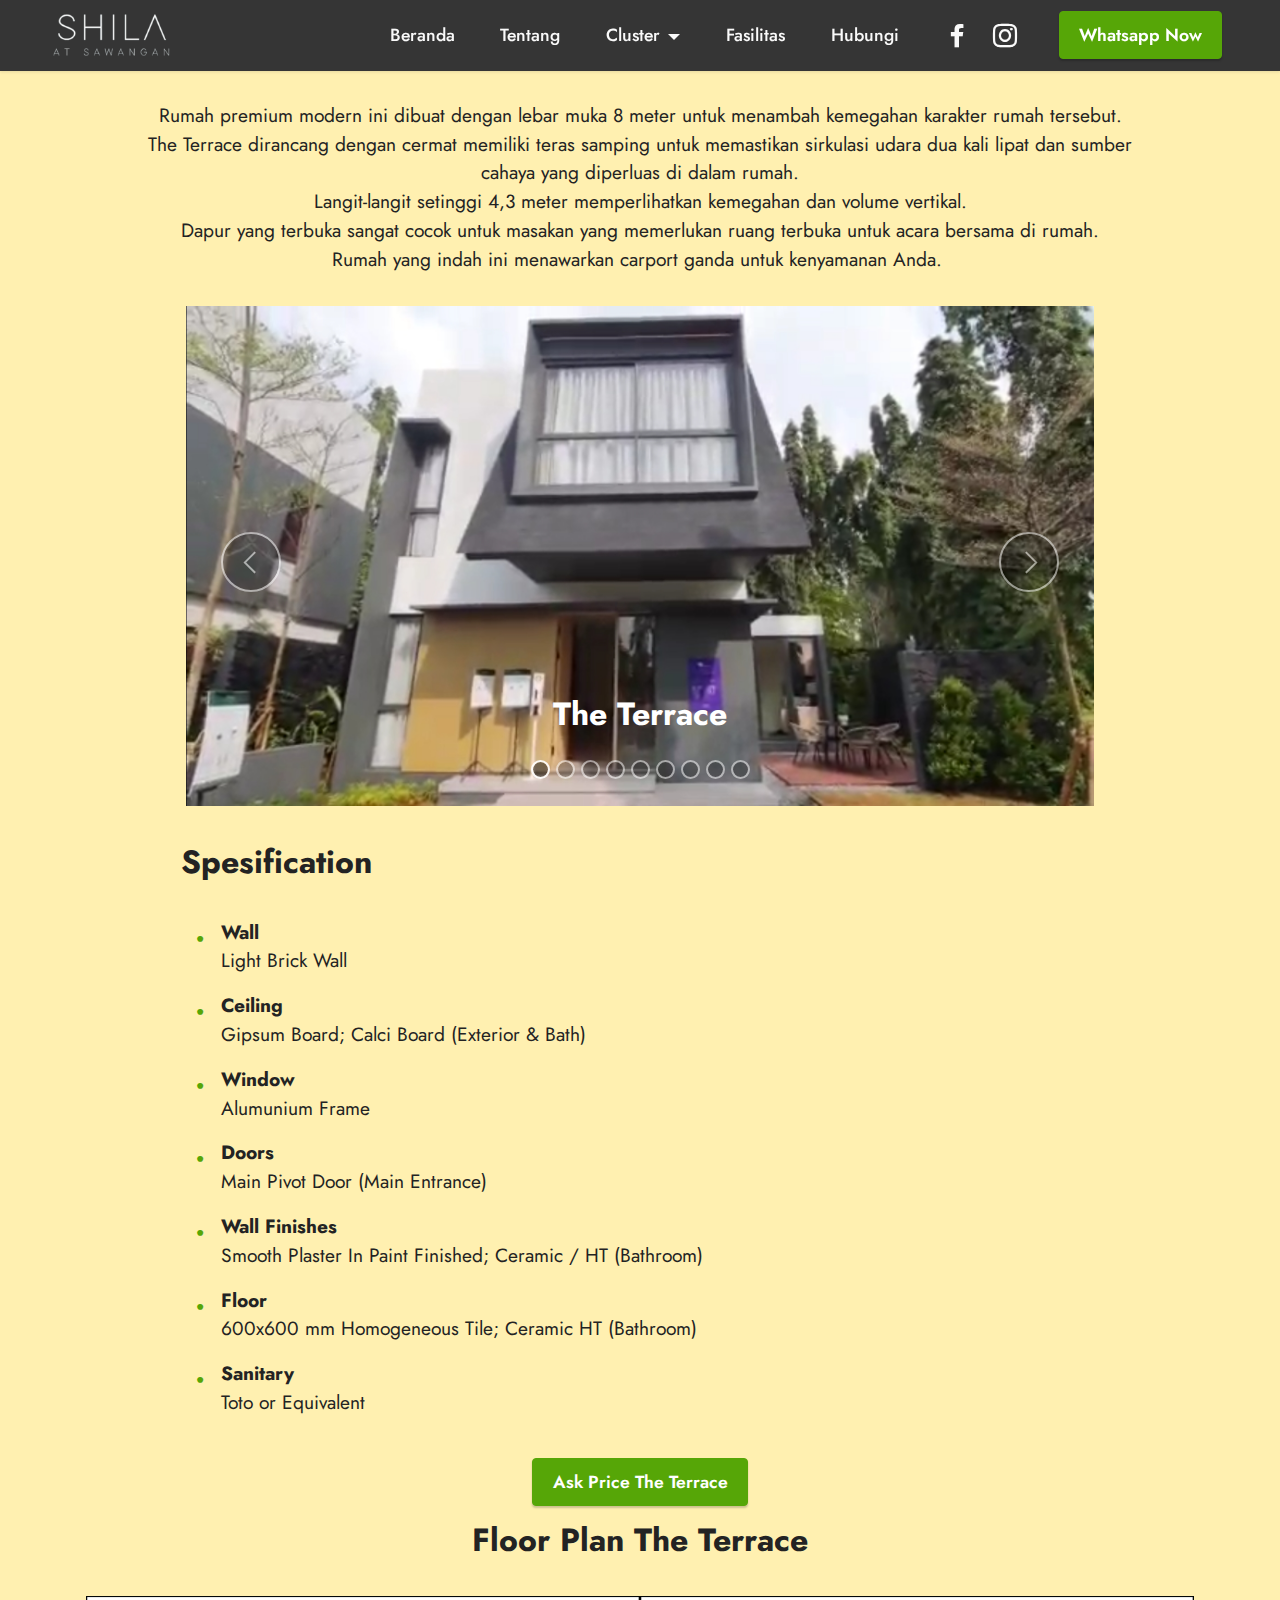
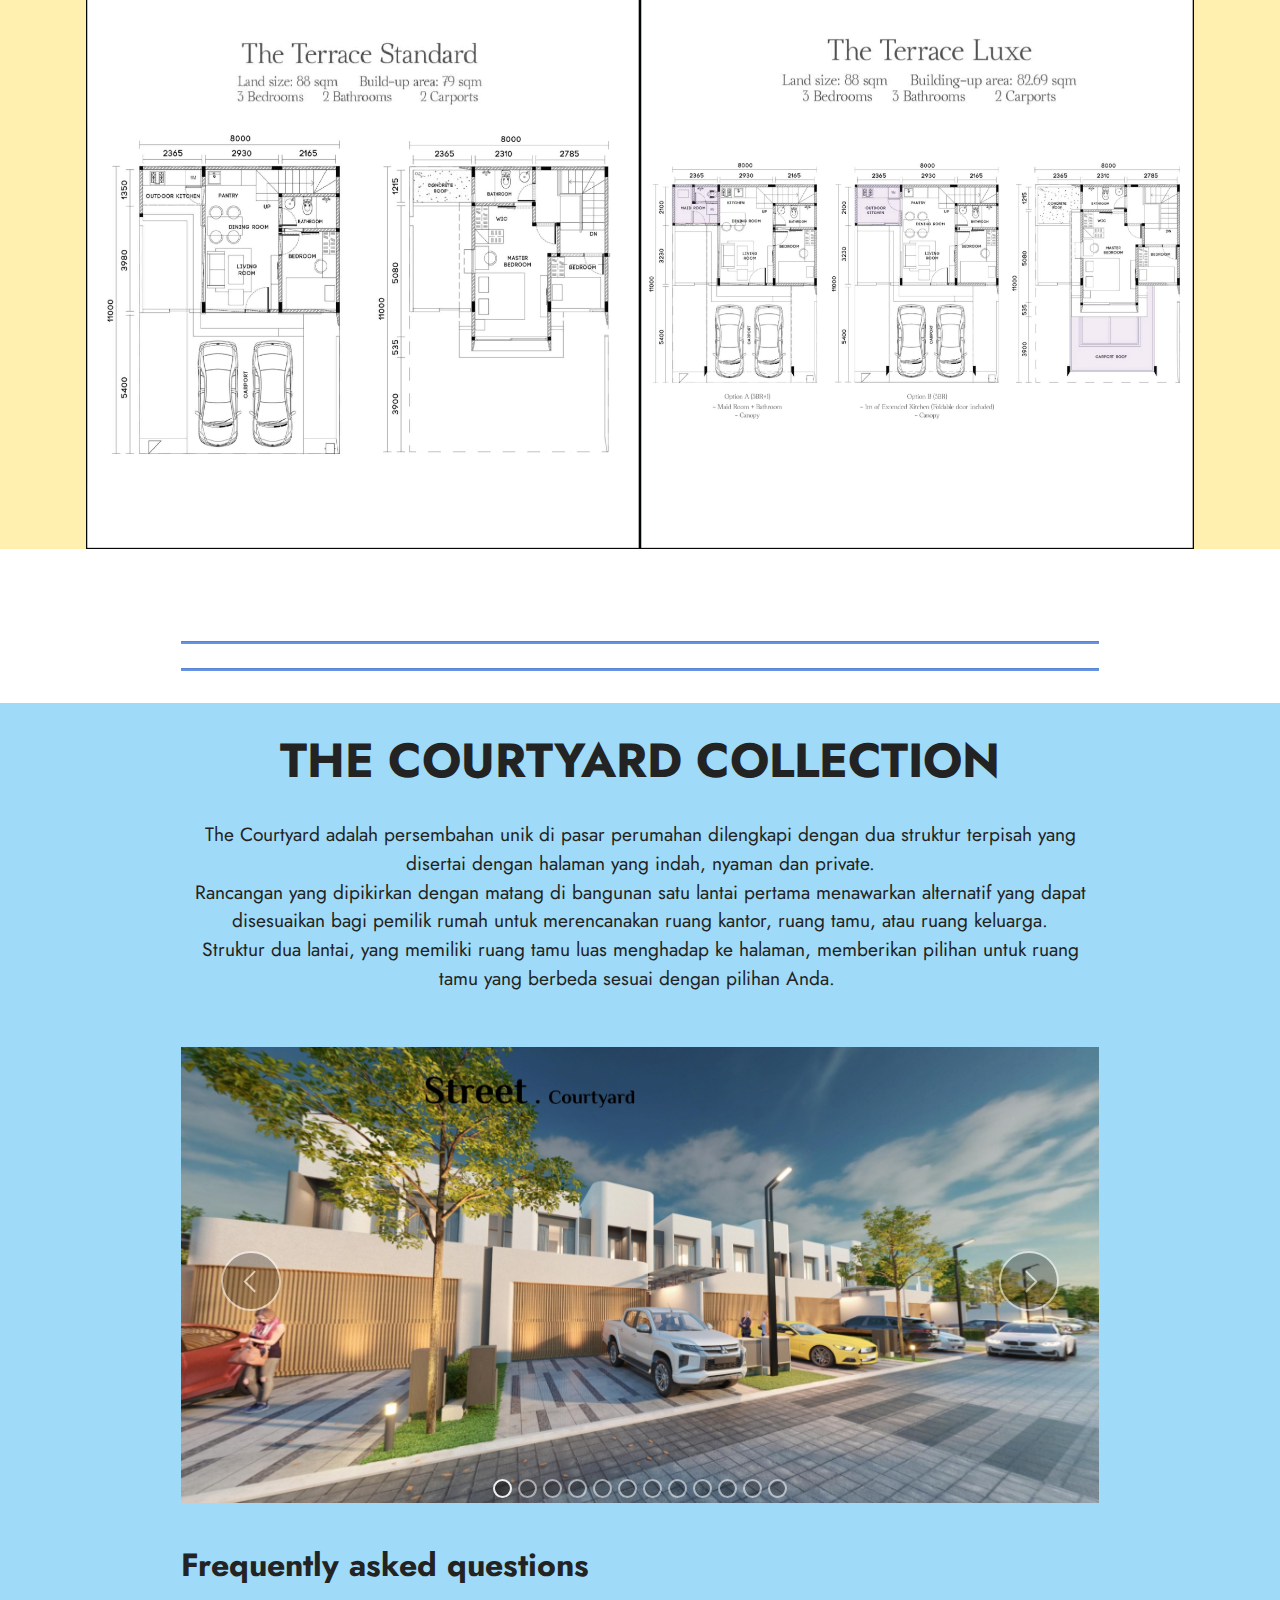
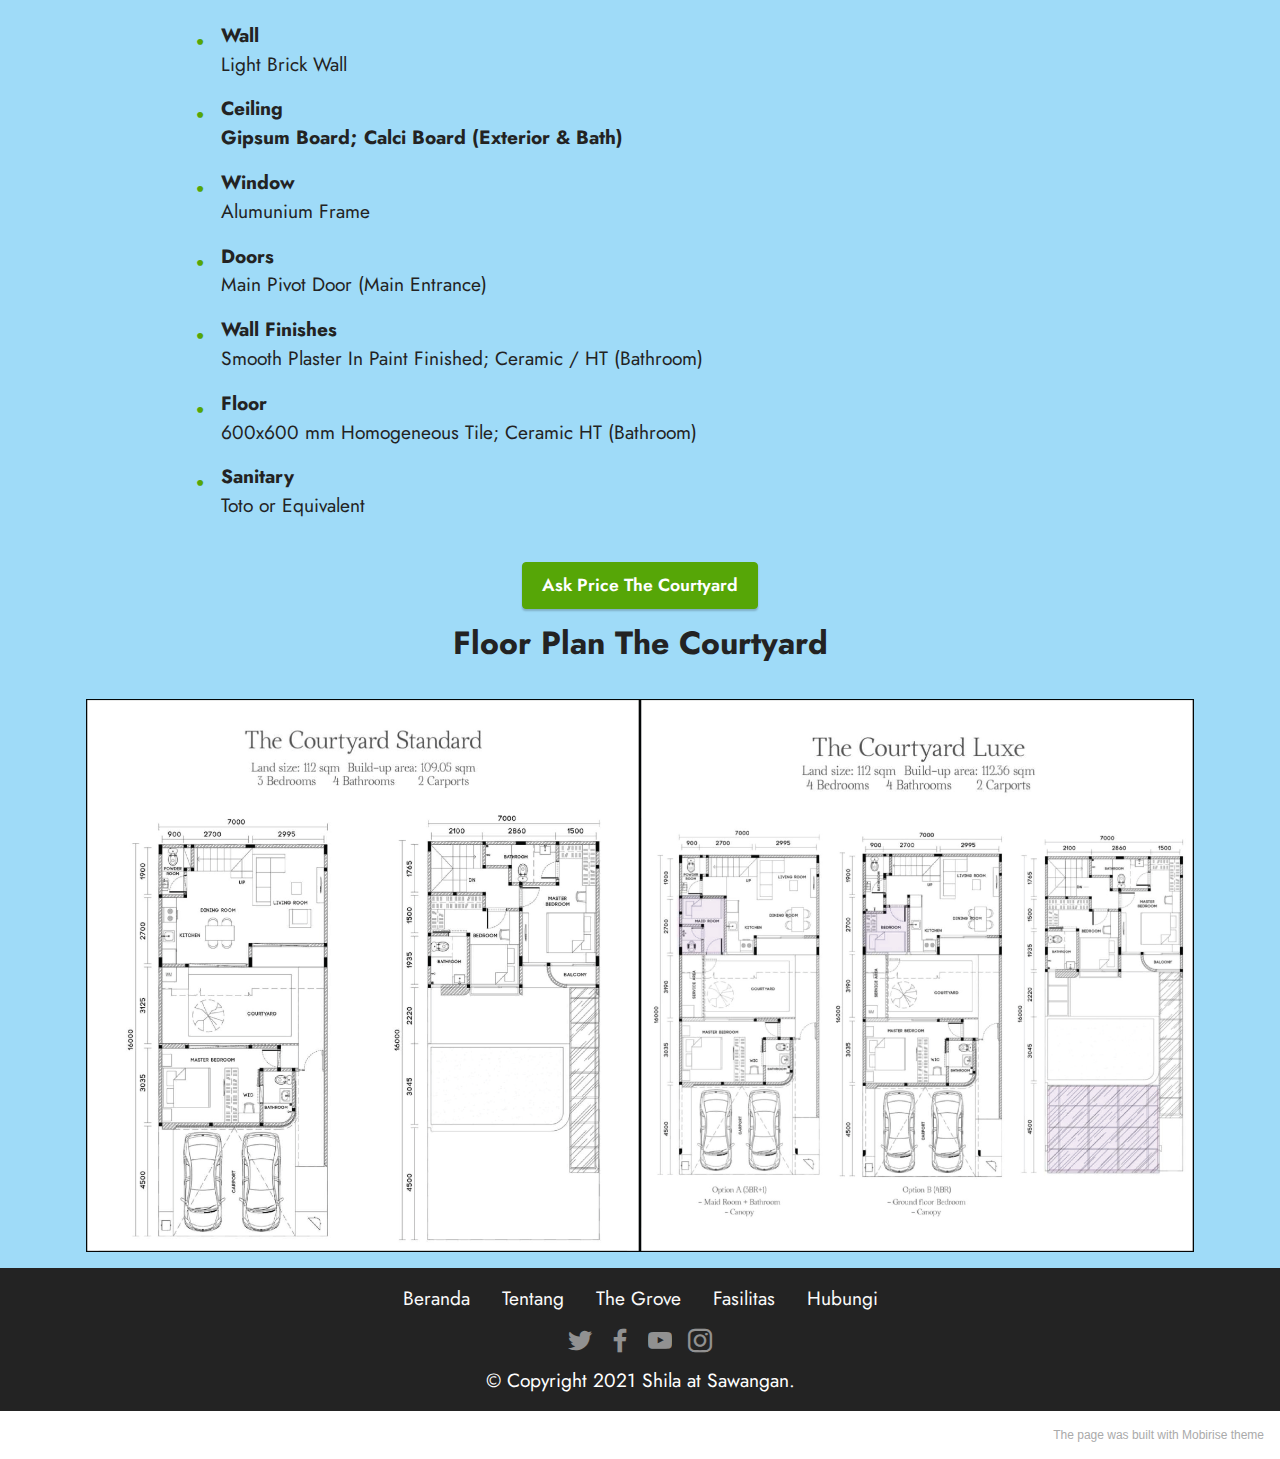
==== commit 8fcd05aa: "Link Beranda" ====
--- a/grove.html
+++ b/grove.html
@@ -53,12 +53,12 @@
     <div class="container">
         <div class="row justify-content-center">
             <div class="col-12 col-md-10">
-                <div class="carousel slide" id="sGe1vlSYju" data-interval="5000">
+                <div class="carousel slide" id="sGkN0h9tdb" data-interval="5000">
                     
                     <ol class="carousel-indicators">
-                        <li data-slide-to="0" class="active" data-target="#sGe1vlSYju"></li>
-                        <li data-slide-to="1" data-target="#sGe1vlSYju"></li>
-                        <li data-slide-to="2" data-target="#sGe1vlSYju"></li><li data-slide-to="3" data-target="#sGe1vlSYju"></li><li data-slide-to="4" data-target="#sGe1vlSYju"></li><li data-slide-to="5" data-target="#sGe1vlSYju"></li><li data-slide-to="6" data-target="#sGe1vlSYju"></li><li data-slide-to="7" data-target="#sGe1vlSYju"></li><li data-slide-to="8" data-target="#sGe1vlSYju"></li>
+                        <li data-slide-to="0" class="active" data-target="#sGkN0h9tdb"></li>
+                        <li data-slide-to="1" data-target="#sGkN0h9tdb"></li>
+                        <li data-slide-to="2" data-target="#sGkN0h9tdb"></li><li data-slide-to="3" data-target="#sGkN0h9tdb"></li><li data-slide-to="4" data-target="#sGkN0h9tdb"></li><li data-slide-to="5" data-target="#sGkN0h9tdb"></li><li data-slide-to="6" data-target="#sGkN0h9tdb"></li><li data-slide-to="7" data-target="#sGkN0h9tdb"></li><li data-slide-to="8" data-target="#sGkN0h9tdb"></li>
                     </ol>
                     <div class="carousel-inner">
                         <div class="carousel-item slider-image item active">
@@ -144,11 +144,11 @@
                             </div>
                         </div>
                     </div>
-                    <a class="carousel-control carousel-control-prev" role="button" data-slide="prev" href="#sGe1vlSYju">
+                    <a class="carousel-control carousel-control-prev" role="button" data-slide="prev" href="#sGkN0h9tdb">
                         <span class="mobi-mbri mobi-mbri-arrow-prev" aria-hidden="true"></span>
                         <span class="sr-only">Previous</span>
                     </a>
-                    <a class="carousel-control carousel-control-next" role="button" data-slide="next" href="#sGe1vlSYju">
+                    <a class="carousel-control carousel-control-next" role="button" data-slide="next" href="#sGkN0h9tdb">
                         <span class="mobi-mbri mobi-mbri-arrow-next" aria-hidden="true"></span>
                         <span class="sr-only">Next</span>
                     </a>
@@ -202,8 +202,8 @@
         </div>
         <div class="row mbr-gallery mt-4">
             <div class="col-12 col-md-6 col-lg-6 item gallery-image">
-                <div class="item-wrapper" data-toggle="modal" data-target="#sGe1vq5KnE-modal">
-                    <img class="w-100" src="assets/images/the-terrace-standard-1.jpg" alt="The Terrace Standard" data-slide-to="0" data-target="#lb-sGe1vq5KnE">
+                <div class="item-wrapper" data-toggle="modal" data-target="#sGkN0lWMek-modal">
+                    <img class="w-100" src="assets/images/the-terrace-standard-1.jpg" alt="The Terrace Standard" data-slide-to="0" data-target="#lb-sGkN0lWMek">
                     <div class="icon-wrapper">
                         <span class="mobi-mbri mobi-mbri-search mbr-iconfont mbr-iconfont-btn"></span>
                     </div>
@@ -211,8 +211,8 @@
                 
             </div>
             <div class="col-12 col-md-6 col-lg-6 item gallery-image">
-                <div class="item-wrapper" data-toggle="modal" data-target="#sGe1vq5KnE-modal">
-                    <img class="w-100" src="assets/images/the-terrace-luxe-2.jpg" alt="The Terrace Luxe" data-slide-to="1" data-target="#lb-sGe1vq5KnE">
+                <div class="item-wrapper" data-toggle="modal" data-target="#sGkN0lWMek-modal">
+                    <img class="w-100" src="assets/images/the-terrace-luxe-2.jpg" alt="The Terrace Luxe" data-slide-to="1" data-target="#lb-sGkN0lWMek">
                     <div class="icon-wrapper">
                         <span class="mobi-mbri mobi-mbri-search mbr-iconfont mbr-iconfont-btn"></span>
                     </div>
@@ -223,11 +223,11 @@
             
         </div>
 
-        <div class="modal mbr-slider" tabindex="-1" role="dialog" aria-hidden="true" id="sGe1vq5KnE-modal">
+        <div class="modal mbr-slider" tabindex="-1" role="dialog" aria-hidden="true" id="sGkN0lWMek-modal">
             <div class="modal-dialog" role="document">
                 <div class="modal-content">
                     <div class="modal-body">
-                        <div class="carousel slide" id="lb-sGe1vq5KnE" data-interval="5000">
+                        <div class="carousel slide" id="lb-sGkN0lWMek" data-interval="5000">
                             <div class="carousel-inner">
                                 <div class="carousel-item active">
                                     <img class="d-block w-100" src="assets/images/the-terrace-standard-1.jpg" alt="">
@@ -239,18 +239,18 @@
                                 
                             </div>
                             <ol class="carousel-indicators">
-                                <li data-slide-to="0" class="active" data-target="#lb-sGe1vq5KnE"></li><li data-slide-to="1" class="active" data-target="#lb-sGe1vq5KnE"></li>
+                                <li data-slide-to="0" class="active" data-target="#lb-sGkN0lWMek"></li><li data-slide-to="1" class="active" data-target="#lb-sGkN0lWMek"></li>
                                 
                                 
                                 
                             </ol>
                             <a role="button" href="" class="close" data-dismiss="modal" aria-label="Close">
                             </a>
-                            <a class="carousel-control-prev carousel-control" role="button" data-slide="prev" href="#lb-sGe1vq5KnE">
+                            <a class="carousel-control-prev carousel-control" role="button" data-slide="prev" href="#lb-sGkN0lWMek">
                                 <span class="mobi-mbri mobi-mbri-arrow-prev" aria-hidden="true"></span>
                                 <span class="sr-only">Previous</span>
                             </a>
-                            <a class="carousel-control-next carousel-control" role="button" data-slide="next" href="#lb-sGe1vq5KnE">
+                            <a class="carousel-control-next carousel-control" role="button" data-slide="next" href="#lb-sGkN0lWMek">
                                 <span class="mobi-mbri mobi-mbri-arrow-next" aria-hidden="true"></span>
                                 <span class="sr-only">Next</span>
                             </a>
@@ -283,11 +283,11 @@
                 </div>
             </button>
             <div class="collapse navbar-collapse" id="navbarSupportedContent">
-                <ul class="navbar-nav nav-dropdown" data-app-modern-menu="true"><li class="nav-item"><a class="nav-link link text-white text-primary display-4" href="index.html#top">
+                <ul class="navbar-nav nav-dropdown" data-app-modern-menu="true"><li class="nav-item"><a class="nav-link link text-white text-primary display-4" href="index.html">
                             Beranda</a></li>
                     <li class="nav-item"><a class="nav-link link text-white text-primary display-4" href="tentang.html">
                             Tentang</a></li>
-                    <li class="nav-item dropdown"><a class="nav-link link text-white text-primary dropdown-toggle display-4" href="#" data-toggle="dropdown-submenu" aria-expanded="false">Cluster</a><div class="dropdown-menu"><a class="text-white text-primary dropdown-item display-4" href="grove.html" aria-expanded="false">The Grove (Available)</a><a class="text-white text-primary dropdown-item display-4" href="grove.html">The Forest (Sold Out)<br></a><a class="text-white text-primary dropdown-item display-4" href="#" aria-expanded="false">Southlake (Sold Out)</a><a class="text-white text-primary dropdown-item display-4" href="#" aria-expanded="true">The Tillia (Coming Soon)</a></div>
+                    <li class="nav-item dropdown"><a class="nav-link link text-white text-primary dropdown-toggle display-4" href="#" data-toggle="dropdown-submenu" aria-expanded="false">Cluster</a><div class="dropdown-menu"><a class="text-white text-primary dropdown-item display-4" href="grove.html" aria-expanded="false">The Grove (Available)</a><a class="text-white text-primary dropdown-item display-4" href="grove.html">The Forest (Sold Out)<br></a><a class="text-white text-primary dropdown-item display-4" href="#" aria-expanded="false">Southlake (Sold Out)</a><a class="text-white text-primary dropdown-item display-4" href="#" aria-expanded="false">The Tillia (Coming Soon)</a></div>
                     </li><li class="nav-item"><a class="nav-link link text-white text-primary display-4" href="index.html#features13-g">Fasilitas</a></li><li class="nav-item"><a class="nav-link link text-white text-primary display-4" href="index.html#contacts3-o">Hubungi</a></li></ul>
                 <div class="icons-menu">
                     <a class="iconfont-wrapper" href="https://mobiri.se" target="_blank">
@@ -343,12 +343,12 @@
     <div class="container">
         <div class="row justify-content-center">
             <div class="col-12 col-md-10">
-                <div class="carousel slide" id="sGe1vxsQ9U" data-ride="carousel" data-interval="3000">
+                <div class="carousel slide" id="sGkN0tiO2h" data-ride="carousel" data-interval="3000">
                     
                     <ol class="carousel-indicators">
-                        <li data-slide-to="0" class="active" data-target="#sGe1vxsQ9U"></li>
-                        <li data-slide-to="1" data-target="#sGe1vxsQ9U"></li>
-                        <li data-slide-to="2" data-target="#sGe1vxsQ9U"></li><li data-slide-to="3" data-target="#sGe1vxsQ9U"></li><li data-slide-to="4" data-target="#sGe1vxsQ9U"></li><li data-slide-to="5" data-target="#sGe1vxsQ9U"></li><li data-slide-to="6" data-target="#sGe1vxsQ9U"></li><li data-slide-to="7" data-target="#sGe1vxsQ9U"></li><li data-slide-to="8" data-target="#sGe1vxsQ9U"></li><li data-slide-to="9" data-target="#sGe1vxsQ9U"></li><li data-slide-to="10" data-target="#sGe1vxsQ9U"></li><li data-slide-to="11" data-target="#sGe1vxsQ9U"></li>
+                        <li data-slide-to="0" class="active" data-target="#sGkN0tiO2h"></li>
+                        <li data-slide-to="1" data-target="#sGkN0tiO2h"></li>
+                        <li data-slide-to="2" data-target="#sGkN0tiO2h"></li><li data-slide-to="3" data-target="#sGkN0tiO2h"></li><li data-slide-to="4" data-target="#sGkN0tiO2h"></li><li data-slide-to="5" data-target="#sGkN0tiO2h"></li><li data-slide-to="6" data-target="#sGkN0tiO2h"></li><li data-slide-to="7" data-target="#sGkN0tiO2h"></li><li data-slide-to="8" data-target="#sGkN0tiO2h"></li><li data-slide-to="9" data-target="#sGkN0tiO2h"></li><li data-slide-to="10" data-target="#sGkN0tiO2h"></li><li data-slide-to="11" data-target="#sGkN0tiO2h"></li>
                     </ol>
                     <div class="carousel-inner">
                         <div class="carousel-item slider-image item active">
@@ -415,11 +415,11 @@
                             </div>
                         </div>
                     </div>
-                    <a class="carousel-control carousel-control-prev" role="button" data-slide="prev" href="#sGe1vxsQ9U">
+                    <a class="carousel-control carousel-control-prev" role="button" data-slide="prev" href="#sGkN0tiO2h">
                         <span class="mobi-mbri mobi-mbri-arrow-prev" aria-hidden="true"></span>
                         <span class="sr-only">Previous</span>
                     </a>
-                    <a class="carousel-control carousel-control-next" role="button" data-slide="next" href="#sGe1vxsQ9U">
+                    <a class="carousel-control carousel-control-next" role="button" data-slide="next" href="#sGkN0tiO2h">
                         <span class="mobi-mbri mobi-mbri-arrow-next" aria-hidden="true"></span>
                         <span class="sr-only">Next</span>
                     </a>
@@ -476,8 +476,8 @@
         </div>
         <div class="row mbr-gallery mt-4">
             <div class="col-12 col-md-6 col-lg-6 item gallery-image">
-                <div class="item-wrapper" data-toggle="modal" data-target="#sGe1vDZiGw-modal">
-                    <img class="w-100" src="assets/images/the-courtyard-standard-1.jpg" alt="The Courtyard Standard" data-slide-to="0" data-target="#lb-sGe1vDZiGw">
+                <div class="item-wrapper" data-toggle="modal" data-target="#sGkN0xWSKk-modal">
+                    <img class="w-100" src="assets/images/the-courtyard-standard-1.jpg" alt="The Courtyard Standard" data-slide-to="0" data-target="#lb-sGkN0xWSKk">
                     <div class="icon-wrapper">
                         <span class="mobi-mbri mobi-mbri-search mbr-iconfont mbr-iconfont-btn"></span>
                     </div>
@@ -485,8 +485,8 @@
                 
             </div>
             <div class="col-12 col-md-6 col-lg-6 item gallery-image">
-                <div class="item-wrapper" data-toggle="modal" data-target="#sGe1vDZiGw-modal">
-                    <img class="w-100" src="assets/images/the-courtyard-luxe-1.jpg" alt="The Courtyard Luxe" data-slide-to="1" data-target="#lb-sGe1vDZiGw">
+                <div class="item-wrapper" data-toggle="modal" data-target="#sGkN0xWSKk-modal">
+                    <img class="w-100" src="assets/images/the-courtyard-luxe-1.jpg" alt="The Courtyard Luxe" data-slide-to="1" data-target="#lb-sGkN0xWSKk">
                     <div class="icon-wrapper">
                         <span class="mobi-mbri mobi-mbri-search mbr-iconfont mbr-iconfont-btn"></span>
                     </div>
@@ -497,11 +497,11 @@
             
         </div>
 
-        <div class="modal mbr-slider" tabindex="-1" role="dialog" aria-hidden="true" id="sGe1vDZiGw-modal">
+        <div class="modal mbr-slider" tabindex="-1" role="dialog" aria-hidden="true" id="sGkN0xWSKk-modal">
             <div class="modal-dialog" role="document">
                 <div class="modal-content">
                     <div class="modal-body">
-                        <div class="carousel slide" id="lb-sGe1vDZiGw" data-interval="5000">
+                        <div class="carousel slide" id="lb-sGkN0xWSKk" data-interval="5000">
                             <div class="carousel-inner">
                                 <div class="carousel-item active">
                                     <img class="d-block w-100" src="assets/images/the-courtyard-standard-1.jpg" alt="">
@@ -513,18 +513,18 @@
                                 
                             </div>
                             <ol class="carousel-indicators">
-                                <li data-slide-to="0" class="active" data-target="#lb-sGe1vDZiGw"></li>
-                                <li data-slide-to="1" data-target="#lb-sGe1vDZiGw"></li>
+                                <li data-slide-to="0" class="active" data-target="#lb-sGkN0xWSKk"></li>
+                                <li data-slide-to="1" data-target="#lb-sGkN0xWSKk"></li>
                                 
                                 
                             </ol>
                             <a role="button" href="" class="close" data-dismiss="modal" aria-label="Close">
                             </a>
-                            <a class="carousel-control-prev carousel-control" role="button" data-slide="prev" href="#lb-sGe1vDZiGw">
+                            <a class="carousel-control-prev carousel-control" role="button" data-slide="prev" href="#lb-sGkN0xWSKk">
                                 <span class="mobi-mbri mobi-mbri-arrow-prev" aria-hidden="true"></span>
                                 <span class="sr-only">Previous</span>
                             </a>
-                            <a class="carousel-control-next carousel-control" role="button" data-slide="next" href="#lb-sGe1vDZiGw">
+                            <a class="carousel-control-next carousel-control" role="button" data-slide="next" href="#lb-sGkN0xWSKk">
                                 <span class="mobi-mbri mobi-mbri-arrow-next" aria-hidden="true"></span>
                                 <span class="sr-only">Next</span>
                             </a>
@@ -587,7 +587,7 @@
             </div>
         </div>
     </div>
-</section><section style="background-color: #fff; font-family: -apple-system, BlinkMacSystemFont, 'Segoe UI', 'Roboto', 'Helvetica Neue', Arial, sans-serif; color:#aaa; font-size:12px; padding: 0; align-items: center; display: flex;"><a href="https://mobirise.site/q" style="flex: 1 1; height: 3rem; padding-left: 1rem;"></a><p style="flex: 0 0 auto; margin:0; padding-right:1rem;">How to make a website - <a href="https://mobirise.site/x" style="color:#aaa;">Click here</a></p></section><script src="assets/web/assets/jquery/jquery.min.js"></script>  <script src="assets/popper/popper.min.js"></script>  <script src="assets/tether/tether.min.js"></script>  <script src="assets/bootstrap/js/bootstrap.min.js"></script>  <script src="assets/smoothscroll/smooth-scroll.js"></script>  <script src="assets/dropdown/js/nav-dropdown.js"></script>  <script src="assets/dropdown/js/navbar-dropdown.js"></script>  <script src="assets/touchswipe/jquery.touch-swipe.min.js"></script>  <script src="assets/theme/js/script.js"></script>  
+</section><section style="background-color: #fff; font-family: -apple-system, BlinkMacSystemFont, 'Segoe UI', 'Roboto', 'Helvetica Neue', Arial, sans-serif; color:#aaa; font-size:12px; padding: 0; align-items: center; display: flex;"><a href="https://mobirise.site/i" style="flex: 1 1; height: 3rem; padding-left: 1rem;"></a><p style="flex: 0 0 auto; margin:0; padding-right:1rem;"><a href="https://mobirise.site/q" style="color:#aaa;">The page</a> was built with Mobirise theme</p></section><script src="assets/web/assets/jquery/jquery.min.js"></script>  <script src="assets/popper/popper.min.js"></script>  <script src="assets/tether/tether.min.js"></script>  <script src="assets/bootstrap/js/bootstrap.min.js"></script>  <script src="assets/smoothscroll/smooth-scroll.js"></script>  <script src="assets/dropdown/js/nav-dropdown.js"></script>  <script src="assets/dropdown/js/navbar-dropdown.js"></script>  <script src="assets/touchswipe/jquery.touch-swipe.min.js"></script>  <script src="assets/theme/js/script.js"></script>  
   
   
 </body>
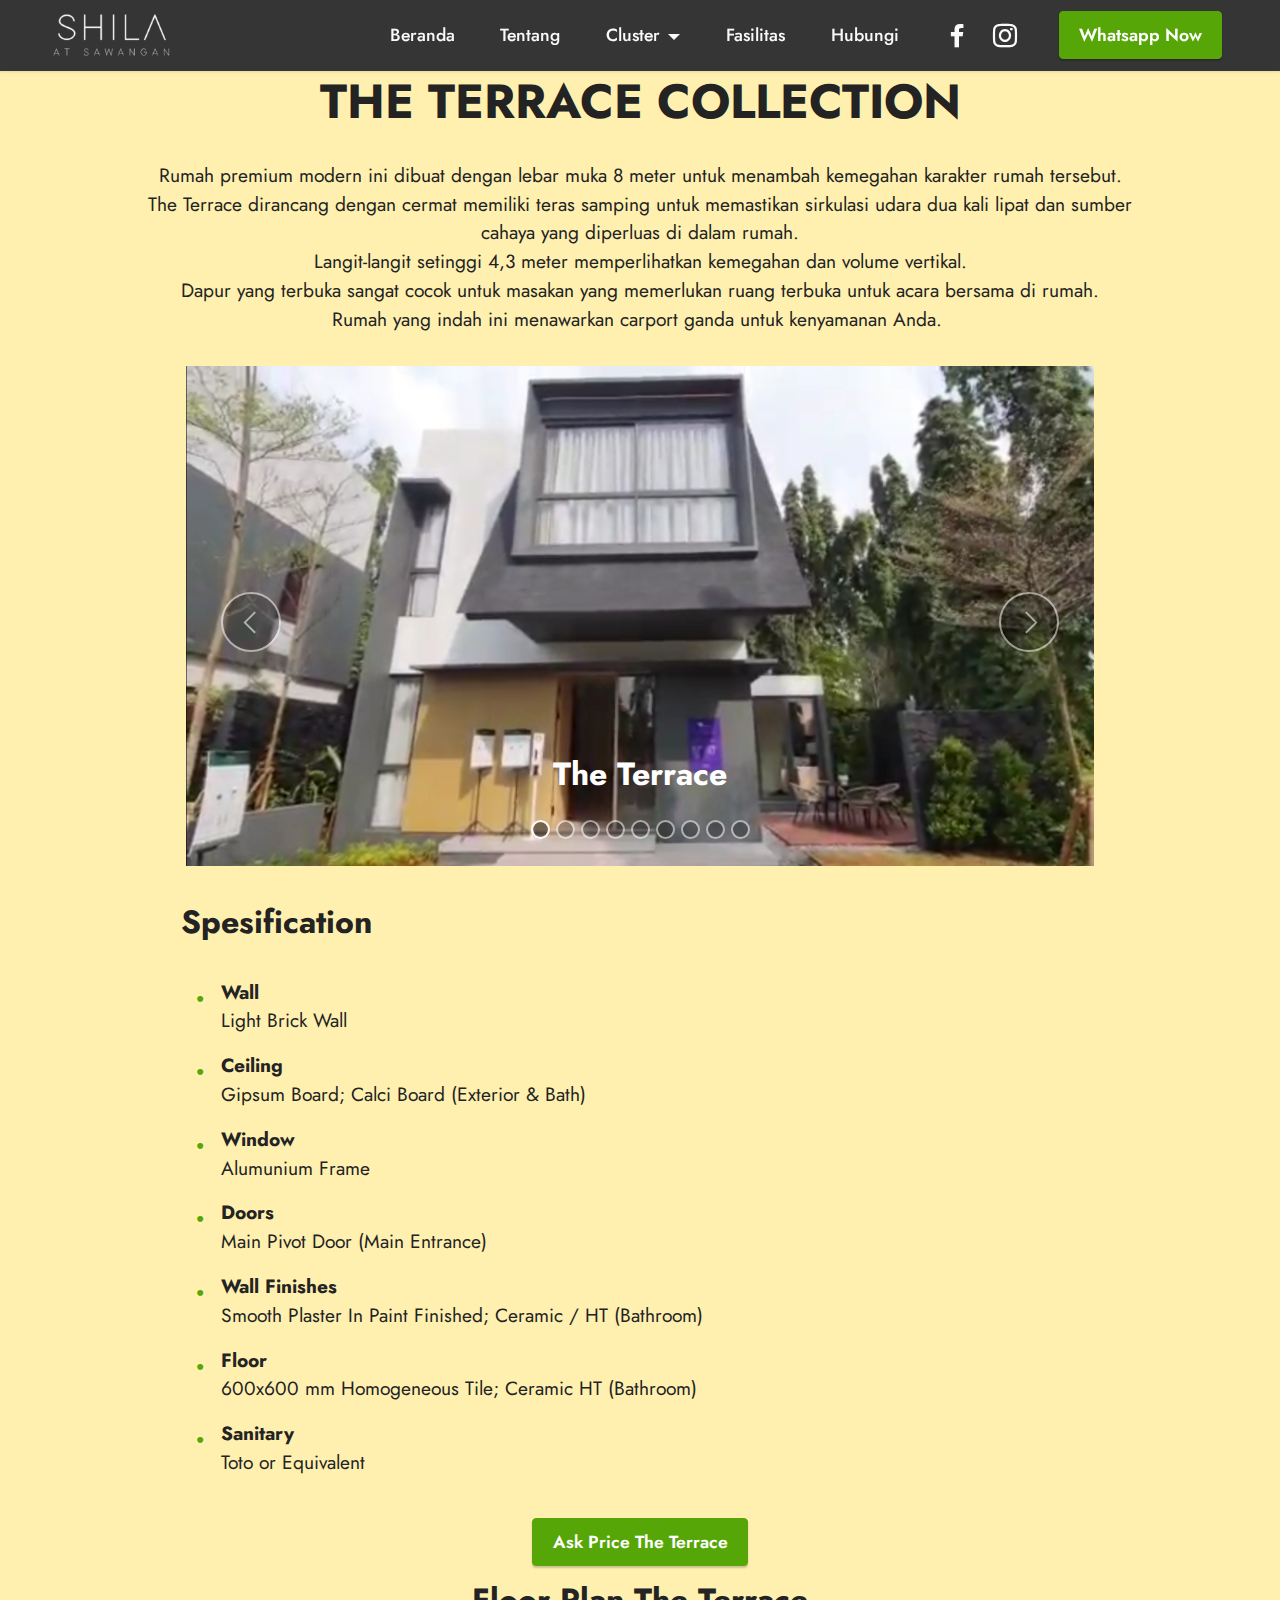
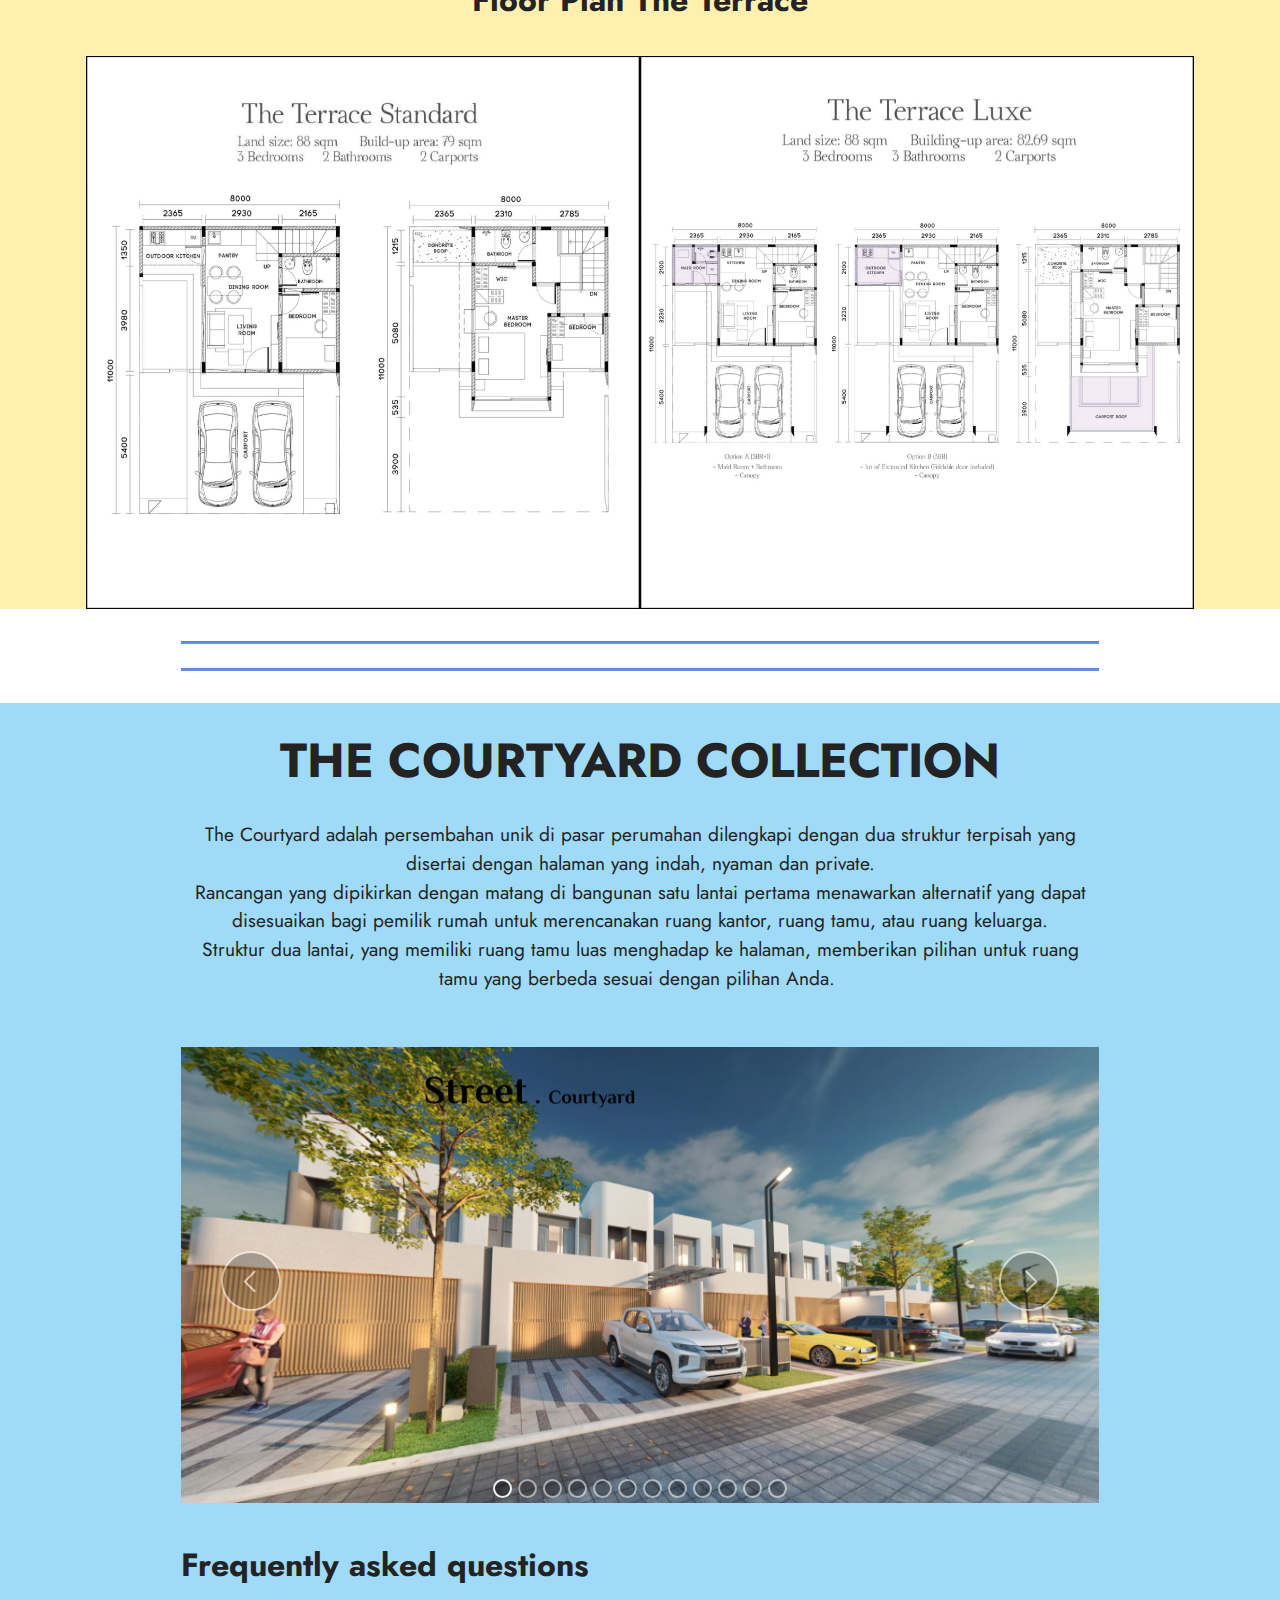
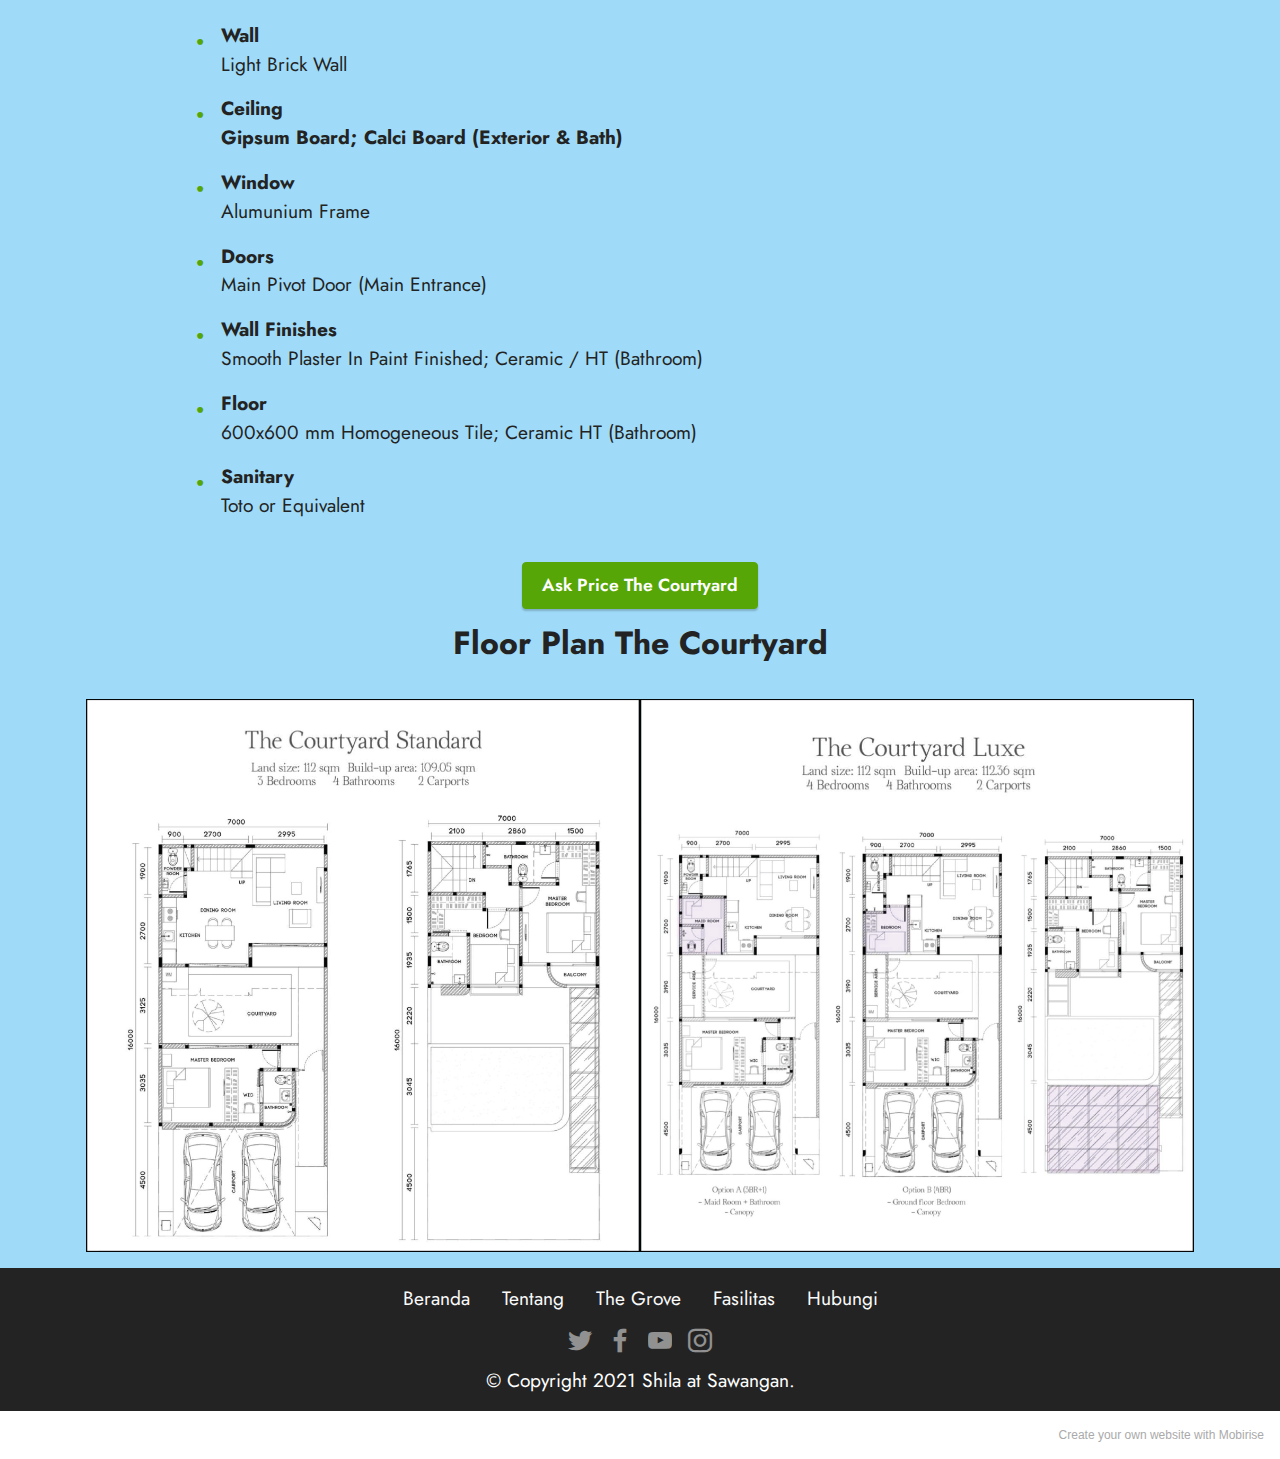
==== commit 271e0d1e: "header gradient" ====
--- a/grove.html
+++ b/grove.html
@@ -27,242 +27,7 @@
 </head>
 <body>
   
-  <section class="content4 cid-sFnjMsbKsS" id="content4-1h">
-    
-    
-    <div class="container">
-        <div class="row justify-content-center">
-            <div class="title col-md-12 col-lg-11">
-                <h3 class="mbr-section-title mbr-fonts-style align-center mb-4 display-2">
-                    <strong>THE TERRACE COLLECTION</strong></h3>
-                <h4 class="mbr-section-subtitle align-center mbr-fonts-style mb-4 display-7">Rumah premium modern ini dibuat dengan lebar muka 8 meter untuk menambah kemegahan karakter rumah tersebut.
-<div>The Terrace dirancang dengan cermat memiliki teras samping untuk memastikan sirkulasi udara dua kali lipat dan sumber cahaya yang diperluas di dalam rumah.
-<span style="font-size: 1.2rem;"></span></div><div>Langit-langit setinggi 4,3 meter memperlihatkan kemegahan dan volume vertikal.
-<span style="font-size: 1.2rem;"></span></div><div>Dapur yang terbuka sangat cocok untuk masakan yang memerlukan ruang terbuka untuk acara bersama di rumah.
-<span style="font-size: 1.2rem;"></span></div><div>Rumah yang indah ini menawarkan carport ganda untuk kenyamanan Anda.&nbsp;</div></h4>
-                
-            </div>
-        </div>
-    </div>
-</section>
-
-<section class="slider2 cid-sFk1vGe5n2" id="slider2-19">
-    
-
-    
-    <div class="container">
-        <div class="row justify-content-center">
-            <div class="col-12 col-md-10">
-                <div class="carousel slide" id="sGkN0h9tdb" data-interval="5000">
-                    
-                    <ol class="carousel-indicators">
-                        <li data-slide-to="0" class="active" data-target="#sGkN0h9tdb"></li>
-                        <li data-slide-to="1" data-target="#sGkN0h9tdb"></li>
-                        <li data-slide-to="2" data-target="#sGkN0h9tdb"></li><li data-slide-to="3" data-target="#sGkN0h9tdb"></li><li data-slide-to="4" data-target="#sGkN0h9tdb"></li><li data-slide-to="5" data-target="#sGkN0h9tdb"></li><li data-slide-to="6" data-target="#sGkN0h9tdb"></li><li data-slide-to="7" data-target="#sGkN0h9tdb"></li><li data-slide-to="8" data-target="#sGkN0h9tdb"></li>
-                    </ol>
-                    <div class="carousel-inner">
-                        <div class="carousel-item slider-image item active">
-                            <div class="item-wrapper">
-                                <img class="d-block w-100" src="assets/images/the-terrace.jpg">
-                                <div class="carousel-caption d-none d-md-block">
-                                    <h5 class="mbr-section-subtitle mbr-fonts-style display-5">
-                                        <strong>The Terrace</strong></h5>
-                                    
-                                </div>
-                            </div>
-                        </div>
-                        <div class="carousel-item slider-image item">
-                            <div class="item-wrapper">
-                                <img class="d-block w-100" src="assets/images/terrace-living-room.jpg">
-                                <div class="carousel-caption d-none d-md-block">
-                                    <h5 class="mbr-section-subtitle mbr-fonts-style display-5"><strong>Living Room</strong></h5>
-                                    
-                                </div>
-                            </div>
-                        </div>
-                        <div class="carousel-item slider-image item">
-                            <div class="item-wrapper">
-                                <img class="d-block w-100" src="assets/images/terrace-bed-1.jpg">
-                                <div class="carousel-caption d-none d-md-block">
-                                    <h5 class="mbr-section-subtitle mbr-fonts-style display-5">
-                                        <strong>Bed 1</strong></h5>
-                                    
-                                </div>
-                            </div>
-                        </div><div class="carousel-item slider-image item">
-                            <div class="item-wrapper">
-                                <img class="d-block w-100" src="assets/images/terrace-bed-2.jpg">
-                                <div class="carousel-caption d-none d-md-block">
-                                    <h5 class="mbr-section-subtitle mbr-fonts-style display-5">
-                                        <strong>Bed 2 / Study Room</strong></h5>
-                                    
-                                </div>
-                            </div>
-                        </div><div class="carousel-item slider-image item">
-                            <div class="item-wrapper">
-                                <img class="d-block w-100" src="assets/images/terrace-master-bed.jpg">
-                                <div class="carousel-caption d-none d-md-block">
-                                    <h5 class="mbr-section-subtitle mbr-fonts-style display-5">
-                                        <strong>Master Bed</strong></h5>
-                                    
-                                </div>
-                            </div>
-                        </div><div class="carousel-item slider-image item">
-                            <div class="item-wrapper">
-                                <img class="d-block w-100" src="assets/images/terrace-master-bath.jpg">
-                                <div class="carousel-caption d-none d-md-block">
-                                    <h5 class="mbr-section-subtitle mbr-fonts-style display-5">
-                                        <strong>Master Bath</strong></h5>
-                                    
-                                </div>
-                            </div>
-                        </div><div class="carousel-item slider-image item">
-                            <div class="item-wrapper">
-                                <img class="d-block w-100" src="assets/images/terrace-kitchen.jpg">
-                                <div class="carousel-caption d-none d-md-block">
-                                    <h5 class="mbr-section-subtitle mbr-fonts-style display-5"><strong>Outdoor Kitchen</strong></h5>
-                                    
-                                </div>
-                            </div>
-                        </div><div class="carousel-item slider-image item">
-                            <div class="item-wrapper">
-                                <img class="d-block w-100" src="assets/images/terrace-enclose-kitchen.jpg">
-                                <div class="carousel-caption d-none d-md-block">
-                                    <h5 class="mbr-section-subtitle mbr-fonts-style display-5">
-                                        <strong>Enclose Kitchen</strong></h5>
-                                    
-                                </div>
-                            </div>
-                        </div><div class="carousel-item slider-image item">
-                            <div class="item-wrapper">
-                                <img class="d-block w-100" src="assets/images/terrace-garden.jpg">
-                                <div class="carousel-caption d-none d-md-block">
-                                    <h5 class="mbr-section-subtitle mbr-fonts-style display-5">
-                                        <strong>Garden</strong></h5>
-                                    
-                                </div>
-                            </div>
-                        </div>
-                    </div>
-                    <a class="carousel-control carousel-control-prev" role="button" data-slide="prev" href="#sGkN0h9tdb">
-                        <span class="mobi-mbri mobi-mbri-arrow-prev" aria-hidden="true"></span>
-                        <span class="sr-only">Previous</span>
-                    </a>
-                    <a class="carousel-control carousel-control-next" role="button" data-slide="next" href="#sGkN0h9tdb">
-                        <span class="mobi-mbri mobi-mbri-arrow-next" aria-hidden="true"></span>
-                        <span class="sr-only">Next</span>
-                    </a>
-                </div>
-            </div>
-        </div>
-    </div>
-</section>
-
-<section class="content14 cid-sFnsWdsSQJ" id="content14-1i">
-    
-    
-    
-    <div class="container">
-        <div class="row justify-content-center">
-            <div class="col-md-12 col-lg-10">
-                    <h3 class="mbr-section-title mbr-fonts-style mb-4 display-5">
-                        <strong>Spesification</strong></h3>
-                <ul class="list mbr-fonts-style display-7">
-                    <li><strong>Wall</strong><br>Light Brick Wall</li>
-                    <li><strong>Ceiling</strong><br>Gipsum Board; Calci Board (Exterior &amp; Bath)</li>
-                    <li><strong>Window</strong><br>Alumunium Frame</li>
-                    <li><strong>Doors&nbsp; &nbsp; &nbsp; &nbsp; &nbsp; &nbsp; &nbsp; &nbsp; &nbsp; &nbsp; &nbsp; &nbsp;&nbsp;</strong><br>Main Pivot Door (Main Entrance)</li>
-                    <li><strong>Wall Finishes<br></strong>Smooth Plaster In Paint Finished; Ceramic / HT (Bathroom)</li><li><strong>Floor</strong><br>600x600 mm Homogeneous Tile; Ceramic HT (Bathroom)</li><li><strong>Sanitary</strong><br>Toto or Equivalent</li>
-                </ul>
-            </div>
-        </div>
-    </div>
-</section>
-
-<section class="content11 cid-sFkzTK2EPg" id="content11-1c">
-    
-    <div class="container">
-        <div class="row justify-content-center">
-            <div class="col-md-12 col-lg-10">
-                <div class="mbr-section-btn align-center"><a class="btn btn-primary display-4" href="">Ask Price The Terrace</a></div>
-            </div>
-        </div>
-    </div>
-</section>
-
-<section class="gallery4 mbr-gallery cid-sFkoDr09WN" id="gallery4-1b">
-    
-
-    
-
-    <div class="container">
-        <div class="mbr-section-head">
-            <h3 class="mbr-section-title mbr-fonts-style align-center m-0 display-5"><strong>Floor Plan The Terrace</strong></h3>
-            
-        </div>
-        <div class="row mbr-gallery mt-4">
-            <div class="col-12 col-md-6 col-lg-6 item gallery-image">
-                <div class="item-wrapper" data-toggle="modal" data-target="#sGkN0lWMek-modal">
-                    <img class="w-100" src="assets/images/the-terrace-standard-1.jpg" alt="The Terrace Standard" data-slide-to="0" data-target="#lb-sGkN0lWMek">
-                    <div class="icon-wrapper">
-                        <span class="mobi-mbri mobi-mbri-search mbr-iconfont mbr-iconfont-btn"></span>
-                    </div>
-                </div>
-                
-            </div>
-            <div class="col-12 col-md-6 col-lg-6 item gallery-image">
-                <div class="item-wrapper" data-toggle="modal" data-target="#sGkN0lWMek-modal">
-                    <img class="w-100" src="assets/images/the-terrace-luxe-2.jpg" alt="The Terrace Luxe" data-slide-to="1" data-target="#lb-sGkN0lWMek">
-                    <div class="icon-wrapper">
-                        <span class="mobi-mbri mobi-mbri-search mbr-iconfont mbr-iconfont-btn"></span>
-                    </div>
-                </div>
-                
-            </div>
-            
-            
-        </div>
-
-        <div class="modal mbr-slider" tabindex="-1" role="dialog" aria-hidden="true" id="sGkN0lWMek-modal">
-            <div class="modal-dialog" role="document">
-                <div class="modal-content">
-                    <div class="modal-body">
-                        <div class="carousel slide" id="lb-sGkN0lWMek" data-interval="5000">
-                            <div class="carousel-inner">
-                                <div class="carousel-item active">
-                                    <img class="d-block w-100" src="assets/images/the-terrace-standard-1.jpg" alt="">
-                                </div>
-                                <div class="carousel-item">
-                                    <img class="d-block w-100" src="assets/images/the-terrace-luxe-2.jpg" alt="">
-                                </div>
-                                
-                                
-                            </div>
-                            <ol class="carousel-indicators">
-                                <li data-slide-to="0" class="active" data-target="#lb-sGkN0lWMek"></li><li data-slide-to="1" class="active" data-target="#lb-sGkN0lWMek"></li>
-                                
-                                
-                                
-                            </ol>
-                            <a role="button" href="" class="close" data-dismiss="modal" aria-label="Close">
-                            </a>
-                            <a class="carousel-control-prev carousel-control" role="button" data-slide="prev" href="#lb-sGkN0lWMek">
-                                <span class="mobi-mbri mobi-mbri-arrow-prev" aria-hidden="true"></span>
-                                <span class="sr-only">Previous</span>
-                            </a>
-                            <a class="carousel-control-next carousel-control" role="button" data-slide="next" href="#lb-sGkN0lWMek">
-                                <span class="mobi-mbri mobi-mbri-arrow-next" aria-hidden="true"></span>
-                                <span class="sr-only">Next</span>
-                            </a>
-                        </div>
-                    </div>
-                </div>
-            </div>
-        </div>
-    </div>
-</section>
-
-<section class="menu menu3 cid-sv36XqWuFX" once="menu" id="menu3-16">
+  <section class="menu menu3 cid-sv36XqWuFX" once="menu" id="menu3-16">
     
     <nav class="navbar navbar-dropdown navbar-fixed-top navbar-expand-lg">
         <div class="container-fluid">
@@ -306,6 +71,241 @@
     </nav>
 </section>
 
+<section class="content4 cid-sFnjMsbKsS" id="content4-1h">
+    
+    
+    <div class="container">
+        <div class="row justify-content-center">
+            <div class="title col-md-12 col-lg-11">
+                <h3 class="mbr-section-title mbr-fonts-style align-center mb-4 display-2">
+                    <strong>THE TERRACE COLLECTION</strong></h3>
+                <h4 class="mbr-section-subtitle align-center mbr-fonts-style mb-4 display-7">Rumah premium modern ini dibuat dengan lebar muka 8 meter untuk menambah kemegahan karakter rumah tersebut.
+<div>The Terrace dirancang dengan cermat memiliki teras samping untuk memastikan sirkulasi udara dua kali lipat dan sumber cahaya yang diperluas di dalam rumah.
+<span style="font-size: 1.2rem;"></span></div><div>Langit-langit setinggi 4,3 meter memperlihatkan kemegahan dan volume vertikal.
+<span style="font-size: 1.2rem;"></span></div><div>Dapur yang terbuka sangat cocok untuk masakan yang memerlukan ruang terbuka untuk acara bersama di rumah.
+<span style="font-size: 1.2rem;"></span></div><div>Rumah yang indah ini menawarkan carport ganda untuk kenyamanan Anda.&nbsp;</div></h4>
+                
+            </div>
+        </div>
+    </div>
+</section>
+
+<section class="slider2 cid-sFk1vGe5n2" id="slider2-19">
+    
+
+    
+    <div class="container">
+        <div class="row justify-content-center">
+            <div class="col-12 col-md-10">
+                <div class="carousel slide" id="sGl5xgmMv9" data-interval="5000">
+                    
+                    <ol class="carousel-indicators">
+                        <li data-slide-to="0" class="active" data-target="#sGl5xgmMv9"></li>
+                        <li data-slide-to="1" data-target="#sGl5xgmMv9"></li>
+                        <li data-slide-to="2" data-target="#sGl5xgmMv9"></li><li data-slide-to="3" data-target="#sGl5xgmMv9"></li><li data-slide-to="4" data-target="#sGl5xgmMv9"></li><li data-slide-to="5" data-target="#sGl5xgmMv9"></li><li data-slide-to="6" data-target="#sGl5xgmMv9"></li><li data-slide-to="7" data-target="#sGl5xgmMv9"></li><li data-slide-to="8" data-target="#sGl5xgmMv9"></li>
+                    </ol>
+                    <div class="carousel-inner">
+                        <div class="carousel-item slider-image item active">
+                            <div class="item-wrapper">
+                                <img class="d-block w-100" src="assets/images/the-terrace.jpg">
+                                <div class="carousel-caption d-none d-md-block">
+                                    <h5 class="mbr-section-subtitle mbr-fonts-style display-5">
+                                        <strong>The Terrace</strong></h5>
+                                    
+                                </div>
+                            </div>
+                        </div>
+                        <div class="carousel-item slider-image item">
+                            <div class="item-wrapper">
+                                <img class="d-block w-100" src="assets/images/terrace-living-room.jpg">
+                                <div class="carousel-caption d-none d-md-block">
+                                    <h5 class="mbr-section-subtitle mbr-fonts-style display-5"><strong>Living Room</strong></h5>
+                                    
+                                </div>
+                            </div>
+                        </div>
+                        <div class="carousel-item slider-image item">
+                            <div class="item-wrapper">
+                                <img class="d-block w-100" src="assets/images/terrace-bed-1.jpg">
+                                <div class="carousel-caption d-none d-md-block">
+                                    <h5 class="mbr-section-subtitle mbr-fonts-style display-5">
+                                        <strong>Bed 1</strong></h5>
+                                    
+                                </div>
+                            </div>
+                        </div><div class="carousel-item slider-image item">
+                            <div class="item-wrapper">
+                                <img class="d-block w-100" src="assets/images/terrace-bed-2.jpg">
+                                <div class="carousel-caption d-none d-md-block">
+                                    <h5 class="mbr-section-subtitle mbr-fonts-style display-5">
+                                        <strong>Bed 2 / Study Room</strong></h5>
+                                    
+                                </div>
+                            </div>
+                        </div><div class="carousel-item slider-image item">
+                            <div class="item-wrapper">
+                                <img class="d-block w-100" src="assets/images/terrace-master-bed.jpg">
+                                <div class="carousel-caption d-none d-md-block">
+                                    <h5 class="mbr-section-subtitle mbr-fonts-style display-5">
+                                        <strong>Master Bed</strong></h5>
+                                    
+                                </div>
+                            </div>
+                        </div><div class="carousel-item slider-image item">
+                            <div class="item-wrapper">
+                                <img class="d-block w-100" src="assets/images/terrace-master-bath.jpg">
+                                <div class="carousel-caption d-none d-md-block">
+                                    <h5 class="mbr-section-subtitle mbr-fonts-style display-5">
+                                        <strong>Master Bath</strong></h5>
+                                    
+                                </div>
+                            </div>
+                        </div><div class="carousel-item slider-image item">
+                            <div class="item-wrapper">
+                                <img class="d-block w-100" src="assets/images/terrace-kitchen.jpg">
+                                <div class="carousel-caption d-none d-md-block">
+                                    <h5 class="mbr-section-subtitle mbr-fonts-style display-5"><strong>Outdoor Kitchen</strong></h5>
+                                    
+                                </div>
+                            </div>
+                        </div><div class="carousel-item slider-image item">
+                            <div class="item-wrapper">
+                                <img class="d-block w-100" src="assets/images/terrace-enclose-kitchen.jpg">
+                                <div class="carousel-caption d-none d-md-block">
+                                    <h5 class="mbr-section-subtitle mbr-fonts-style display-5">
+                                        <strong>Enclose Kitchen</strong></h5>
+                                    
+                                </div>
+                            </div>
+                        </div><div class="carousel-item slider-image item">
+                            <div class="item-wrapper">
+                                <img class="d-block w-100" src="assets/images/terrace-garden.jpg">
+                                <div class="carousel-caption d-none d-md-block">
+                                    <h5 class="mbr-section-subtitle mbr-fonts-style display-5">
+                                        <strong>Garden</strong></h5>
+                                    
+                                </div>
+                            </div>
+                        </div>
+                    </div>
+                    <a class="carousel-control carousel-control-prev" role="button" data-slide="prev" href="#sGl5xgmMv9">
+                        <span class="mobi-mbri mobi-mbri-arrow-prev" aria-hidden="true"></span>
+                        <span class="sr-only">Previous</span>
+                    </a>
+                    <a class="carousel-control carousel-control-next" role="button" data-slide="next" href="#sGl5xgmMv9">
+                        <span class="mobi-mbri mobi-mbri-arrow-next" aria-hidden="true"></span>
+                        <span class="sr-only">Next</span>
+                    </a>
+                </div>
+            </div>
+        </div>
+    </div>
+</section>
+
+<section class="content14 cid-sFnsWdsSQJ" id="content14-1i">
+    
+    
+    
+    <div class="container">
+        <div class="row justify-content-center">
+            <div class="col-md-12 col-lg-10">
+                    <h3 class="mbr-section-title mbr-fonts-style mb-4 display-5">
+                        <strong>Spesification</strong></h3>
+                <ul class="list mbr-fonts-style display-7">
+                    <li><strong>Wall</strong><br>Light Brick Wall</li>
+                    <li><strong>Ceiling</strong><br>Gipsum Board; Calci Board (Exterior &amp; Bath)</li>
+                    <li><strong>Window</strong><br>Alumunium Frame</li>
+                    <li><strong>Doors&nbsp; &nbsp; &nbsp; &nbsp; &nbsp; &nbsp; &nbsp; &nbsp; &nbsp; &nbsp; &nbsp; &nbsp;&nbsp;</strong><br>Main Pivot Door (Main Entrance)</li>
+                    <li><strong>Wall Finishes<br></strong>Smooth Plaster In Paint Finished; Ceramic / HT (Bathroom)</li><li><strong>Floor</strong><br>600x600 mm Homogeneous Tile; Ceramic HT (Bathroom)</li><li><strong>Sanitary</strong><br>Toto or Equivalent</li>
+                </ul>
+            </div>
+        </div>
+    </div>
+</section>
+
+<section class="content11 cid-sFkzTK2EPg" id="content11-1c">
+    
+    <div class="container">
+        <div class="row justify-content-center">
+            <div class="col-md-12 col-lg-10">
+                <div class="mbr-section-btn align-center"><a class="btn btn-primary display-4" href="">Ask Price The Terrace</a></div>
+            </div>
+        </div>
+    </div>
+</section>
+
+<section class="gallery4 mbr-gallery cid-sFkoDr09WN" id="gallery4-1b">
+    
+
+    
+
+    <div class="container">
+        <div class="mbr-section-head">
+            <h3 class="mbr-section-title mbr-fonts-style align-center m-0 display-5"><strong>Floor Plan The Terrace</strong></h3>
+            
+        </div>
+        <div class="row mbr-gallery mt-4">
+            <div class="col-12 col-md-6 col-lg-6 item gallery-image">
+                <div class="item-wrapper" data-toggle="modal" data-target="#sGl5xmv7DI-modal">
+                    <img class="w-100" src="assets/images/the-terrace-standard-1.jpg" alt="The Terrace Standard" data-slide-to="0" data-target="#lb-sGl5xmv7DI">
+                    <div class="icon-wrapper">
+                        <span class="mobi-mbri mobi-mbri-search mbr-iconfont mbr-iconfont-btn"></span>
+                    </div>
+                </div>
+                
+            </div>
+            <div class="col-12 col-md-6 col-lg-6 item gallery-image">
+                <div class="item-wrapper" data-toggle="modal" data-target="#sGl5xmv7DI-modal">
+                    <img class="w-100" src="assets/images/the-terrace-luxe-2.jpg" alt="The Terrace Luxe" data-slide-to="1" data-target="#lb-sGl5xmv7DI">
+                    <div class="icon-wrapper">
+                        <span class="mobi-mbri mobi-mbri-search mbr-iconfont mbr-iconfont-btn"></span>
+                    </div>
+                </div>
+                
+            </div>
+            
+            
+        </div>
+
+        <div class="modal mbr-slider" tabindex="-1" role="dialog" aria-hidden="true" id="sGl5xmv7DI-modal">
+            <div class="modal-dialog" role="document">
+                <div class="modal-content">
+                    <div class="modal-body">
+                        <div class="carousel slide" id="lb-sGl5xmv7DI" data-interval="5000">
+                            <div class="carousel-inner">
+                                <div class="carousel-item active">
+                                    <img class="d-block w-100" src="assets/images/the-terrace-standard-1.jpg" alt="">
+                                </div>
+                                <div class="carousel-item">
+                                    <img class="d-block w-100" src="assets/images/the-terrace-luxe-2.jpg" alt="">
+                                </div>
+                                
+                                
+                            </div>
+                            <ol class="carousel-indicators">
+                                <li data-slide-to="0" class="active" data-target="#lb-sGl5xmv7DI"></li><li data-slide-to="1" class="active" data-target="#lb-sGl5xmv7DI"></li>
+                                
+                                
+                                
+                            </ol>
+                            <a role="button" href="" class="close" data-dismiss="modal" aria-label="Close">
+                            </a>
+                            <a class="carousel-control-prev carousel-control" role="button" data-slide="prev" href="#lb-sGl5xmv7DI">
+                                <span class="mobi-mbri mobi-mbri-arrow-prev" aria-hidden="true"></span>
+                                <span class="sr-only">Previous</span>
+                            </a>
+                            <a class="carousel-control-next carousel-control" role="button" data-slide="next" href="#lb-sGl5xmv7DI">
+                                <span class="mobi-mbri mobi-mbri-arrow-next" aria-hidden="true"></span>
+                                <span class="sr-only">Next</span>
+                            </a>
+                        </div>
+                    </div>
+                </div>
+            </div>
+        </div>
+    </div>
+</section>
+
 <section class="content6 cid-sG8nsFfCef" id="content6-1o">
     
     <div class="container">
@@ -343,12 +343,12 @@
     <div class="container">
         <div class="row justify-content-center">
             <div class="col-12 col-md-10">
-                <div class="carousel slide" id="sGkN0tiO2h" data-ride="carousel" data-interval="3000">
+                <div class="carousel slide" id="sGl5xpznMx" data-ride="carousel" data-interval="3000">
                     
                     <ol class="carousel-indicators">
-                        <li data-slide-to="0" class="active" data-target="#sGkN0tiO2h"></li>
-                        <li data-slide-to="1" data-target="#sGkN0tiO2h"></li>
-                        <li data-slide-to="2" data-target="#sGkN0tiO2h"></li><li data-slide-to="3" data-target="#sGkN0tiO2h"></li><li data-slide-to="4" data-target="#sGkN0tiO2h"></li><li data-slide-to="5" data-target="#sGkN0tiO2h"></li><li data-slide-to="6" data-target="#sGkN0tiO2h"></li><li data-slide-to="7" data-target="#sGkN0tiO2h"></li><li data-slide-to="8" data-target="#sGkN0tiO2h"></li><li data-slide-to="9" data-target="#sGkN0tiO2h"></li><li data-slide-to="10" data-target="#sGkN0tiO2h"></li><li data-slide-to="11" data-target="#sGkN0tiO2h"></li>
+                        <li data-slide-to="0" class="active" data-target="#sGl5xpznMx"></li>
+                        <li data-slide-to="1" data-target="#sGl5xpznMx"></li>
+                        <li data-slide-to="2" data-target="#sGl5xpznMx"></li><li data-slide-to="3" data-target="#sGl5xpznMx"></li><li data-slide-to="4" data-target="#sGl5xpznMx"></li><li data-slide-to="5" data-target="#sGl5xpznMx"></li><li data-slide-to="6" data-target="#sGl5xpznMx"></li><li data-slide-to="7" data-target="#sGl5xpznMx"></li><li data-slide-to="8" data-target="#sGl5xpznMx"></li><li data-slide-to="9" data-target="#sGl5xpznMx"></li><li data-slide-to="10" data-target="#sGl5xpznMx"></li><li data-slide-to="11" data-target="#sGl5xpznMx"></li>
                     </ol>
                     <div class="carousel-inner">
                         <div class="carousel-item slider-image item active">
@@ -415,11 +415,11 @@
                             </div>
                         </div>
                     </div>
-                    <a class="carousel-control carousel-control-prev" role="button" data-slide="prev" href="#sGkN0tiO2h">
+                    <a class="carousel-control carousel-control-prev" role="button" data-slide="prev" href="#sGl5xpznMx">
                         <span class="mobi-mbri mobi-mbri-arrow-prev" aria-hidden="true"></span>
                         <span class="sr-only">Previous</span>
                     </a>
-                    <a class="carousel-control carousel-control-next" role="button" data-slide="next" href="#sGkN0tiO2h">
+                    <a class="carousel-control carousel-control-next" role="button" data-slide="next" href="#sGl5xpznMx">
                         <span class="mobi-mbri mobi-mbri-arrow-next" aria-hidden="true"></span>
                         <span class="sr-only">Next</span>
                     </a>
@@ -476,8 +476,8 @@
         </div>
         <div class="row mbr-gallery mt-4">
             <div class="col-12 col-md-6 col-lg-6 item gallery-image">
-                <div class="item-wrapper" data-toggle="modal" data-target="#sGkN0xWSKk-modal">
-                    <img class="w-100" src="assets/images/the-courtyard-standard-1.jpg" alt="The Courtyard Standard" data-slide-to="0" data-target="#lb-sGkN0xWSKk">
+                <div class="item-wrapper" data-toggle="modal" data-target="#sGl5xs6G22-modal">
+                    <img class="w-100" src="assets/images/the-courtyard-standard-1.jpg" alt="The Courtyard Standard" data-slide-to="0" data-target="#lb-sGl5xs6G22">
                     <div class="icon-wrapper">
                         <span class="mobi-mbri mobi-mbri-search mbr-iconfont mbr-iconfont-btn"></span>
                     </div>
@@ -485,8 +485,8 @@
                 
             </div>
             <div class="col-12 col-md-6 col-lg-6 item gallery-image">
-                <div class="item-wrapper" data-toggle="modal" data-target="#sGkN0xWSKk-modal">
-                    <img class="w-100" src="assets/images/the-courtyard-luxe-1.jpg" alt="The Courtyard Luxe" data-slide-to="1" data-target="#lb-sGkN0xWSKk">
+                <div class="item-wrapper" data-toggle="modal" data-target="#sGl5xs6G22-modal">
+                    <img class="w-100" src="assets/images/the-courtyard-luxe-1.jpg" alt="The Courtyard Luxe" data-slide-to="1" data-target="#lb-sGl5xs6G22">
                     <div class="icon-wrapper">
                         <span class="mobi-mbri mobi-mbri-search mbr-iconfont mbr-iconfont-btn"></span>
                     </div>
@@ -497,11 +497,11 @@
             
         </div>
 
-        <div class="modal mbr-slider" tabindex="-1" role="dialog" aria-hidden="true" id="sGkN0xWSKk-modal">
+        <div class="modal mbr-slider" tabindex="-1" role="dialog" aria-hidden="true" id="sGl5xs6G22-modal">
             <div class="modal-dialog" role="document">
                 <div class="modal-content">
                     <div class="modal-body">
-                        <div class="carousel slide" id="lb-sGkN0xWSKk" data-interval="5000">
+                        <div class="carousel slide" id="lb-sGl5xs6G22" data-interval="5000">
                             <div class="carousel-inner">
                                 <div class="carousel-item active">
                                     <img class="d-block w-100" src="assets/images/the-courtyard-standard-1.jpg" alt="">
@@ -513,18 +513,18 @@
                                 
                             </div>
                             <ol class="carousel-indicators">
-                                <li data-slide-to="0" class="active" data-target="#lb-sGkN0xWSKk"></li>
-                                <li data-slide-to="1" data-target="#lb-sGkN0xWSKk"></li>
+                                <li data-slide-to="0" class="active" data-target="#lb-sGl5xs6G22"></li>
+                                <li data-slide-to="1" data-target="#lb-sGl5xs6G22"></li>
                                 
                                 
                             </ol>
                             <a role="button" href="" class="close" data-dismiss="modal" aria-label="Close">
                             </a>
-                            <a class="carousel-control-prev carousel-control" role="button" data-slide="prev" href="#lb-sGkN0xWSKk">
+                            <a class="carousel-control-prev carousel-control" role="button" data-slide="prev" href="#lb-sGl5xs6G22">
                                 <span class="mobi-mbri mobi-mbri-arrow-prev" aria-hidden="true"></span>
                                 <span class="sr-only">Previous</span>
                             </a>
-                            <a class="carousel-control-next carousel-control" role="button" data-slide="next" href="#lb-sGkN0xWSKk">
+                            <a class="carousel-control-next carousel-control" role="button" data-slide="next" href="#lb-sGl5xs6G22">
                                 <span class="mobi-mbri mobi-mbri-arrow-next" aria-hidden="true"></span>
                                 <span class="sr-only">Next</span>
                             </a>
@@ -587,7 +587,7 @@
             </div>
         </div>
     </div>
-</section><section style="background-color: #fff; font-family: -apple-system, BlinkMacSystemFont, 'Segoe UI', 'Roboto', 'Helvetica Neue', Arial, sans-serif; color:#aaa; font-size:12px; padding: 0; align-items: center; display: flex;"><a href="https://mobirise.site/i" style="flex: 1 1; height: 3rem; padding-left: 1rem;"></a><p style="flex: 0 0 auto; margin:0; padding-right:1rem;"><a href="https://mobirise.site/q" style="color:#aaa;">The page</a> was built with Mobirise theme</p></section><script src="assets/web/assets/jquery/jquery.min.js"></script>  <script src="assets/popper/popper.min.js"></script>  <script src="assets/tether/tether.min.js"></script>  <script src="assets/bootstrap/js/bootstrap.min.js"></script>  <script src="assets/smoothscroll/smooth-scroll.js"></script>  <script src="assets/dropdown/js/nav-dropdown.js"></script>  <script src="assets/dropdown/js/navbar-dropdown.js"></script>  <script src="assets/touchswipe/jquery.touch-swipe.min.js"></script>  <script src="assets/theme/js/script.js"></script>  
+</section><section style="background-color: #fff; font-family: -apple-system, BlinkMacSystemFont, 'Segoe UI', 'Roboto', 'Helvetica Neue', Arial, sans-serif; color:#aaa; font-size:12px; padding: 0; align-items: center; display: flex;"><a href="https://mobirise.site/g" style="flex: 1 1; height: 3rem; padding-left: 1rem;"></a><p style="flex: 0 0 auto; margin:0; padding-right:1rem;">Create your own <a href="https://mobirise.site/y" style="color:#aaa;">website</a> with Mobirise</p></section><script src="assets/web/assets/jquery/jquery.min.js"></script>  <script src="assets/popper/popper.min.js"></script>  <script src="assets/tether/tether.min.js"></script>  <script src="assets/bootstrap/js/bootstrap.min.js"></script>  <script src="assets/smoothscroll/smooth-scroll.js"></script>  <script src="assets/dropdown/js/nav-dropdown.js"></script>  <script src="assets/dropdown/js/navbar-dropdown.js"></script>  <script src="assets/touchswipe/jquery.touch-swipe.min.js"></script>  <script src="assets/theme/js/script.js"></script>  
   
   
 </body>
--- a/assets/mobirise/css/mbr-additional.css
+++ b/assets/mobirise/css/mbr-additional.css
@@ -2801,14 +2801,21 @@
     left: -1rem;
   }
 }
-.cid-sv38V84JdR {
-  background-image: url("../../../assets/images/background-shila-1.jpg");
-}
-.cid-sv38V84JdR .mbr-section-title {
+.cid-sGkSbei6du {
+  padding-top: 1rem;
+  padding-bottom: 1rem;
+  background-image: linear-gradient(149deg, #1f3b03 10%, #81ef14 100%) !important;
+}
+.cid-sGkSbei6du .mbr-section-title DIV {
+  text-align: left;
+}
+.cid-sGkSbei6du .mbr-section-title {
+  text-align: left;
+}
+.cid-sGkSbei6du .mbr-text,
+.cid-sGkSbei6du .mbr-section-btn {
+  text-align: left;
   color: #000000;
-}
-.cid-sv38V84JdR .mbr-section-subtitle {
-  color: #81ef14;
 }
 .cid-sFdTGETBrg {
   padding-top: 0rem;
--- a/assets/mobirise/css/mbr-additional.css
+++ b/assets/mobirise/css/mbr-additional.css
@@ -2801,14 +2801,21 @@
     left: -1rem;
   }
 }
-.cid-sv38V84JdR {
-  background-image: url("../../../assets/images/background-shila-1.jpg");
-}
-.cid-sv38V84JdR .mbr-section-title {
+.cid-sGkSbei6du {
+  padding-top: 1rem;
+  padding-bottom: 1rem;
+  background-image: linear-gradient(149deg, #1f3b03 10%, #81ef14 100%) !important;
+}
+.cid-sGkSbei6du .mbr-section-title DIV {
+  text-align: left;
+}
+.cid-sGkSbei6du .mbr-section-title {
+  text-align: left;
+}
+.cid-sGkSbei6du .mbr-text,
+.cid-sGkSbei6du .mbr-section-btn {
+  text-align: left;
   color: #000000;
-}
-.cid-sv38V84JdR .mbr-section-subtitle {
-  color: #81ef14;
 }
 .cid-sFdTGETBrg {
   padding-top: 0rem;
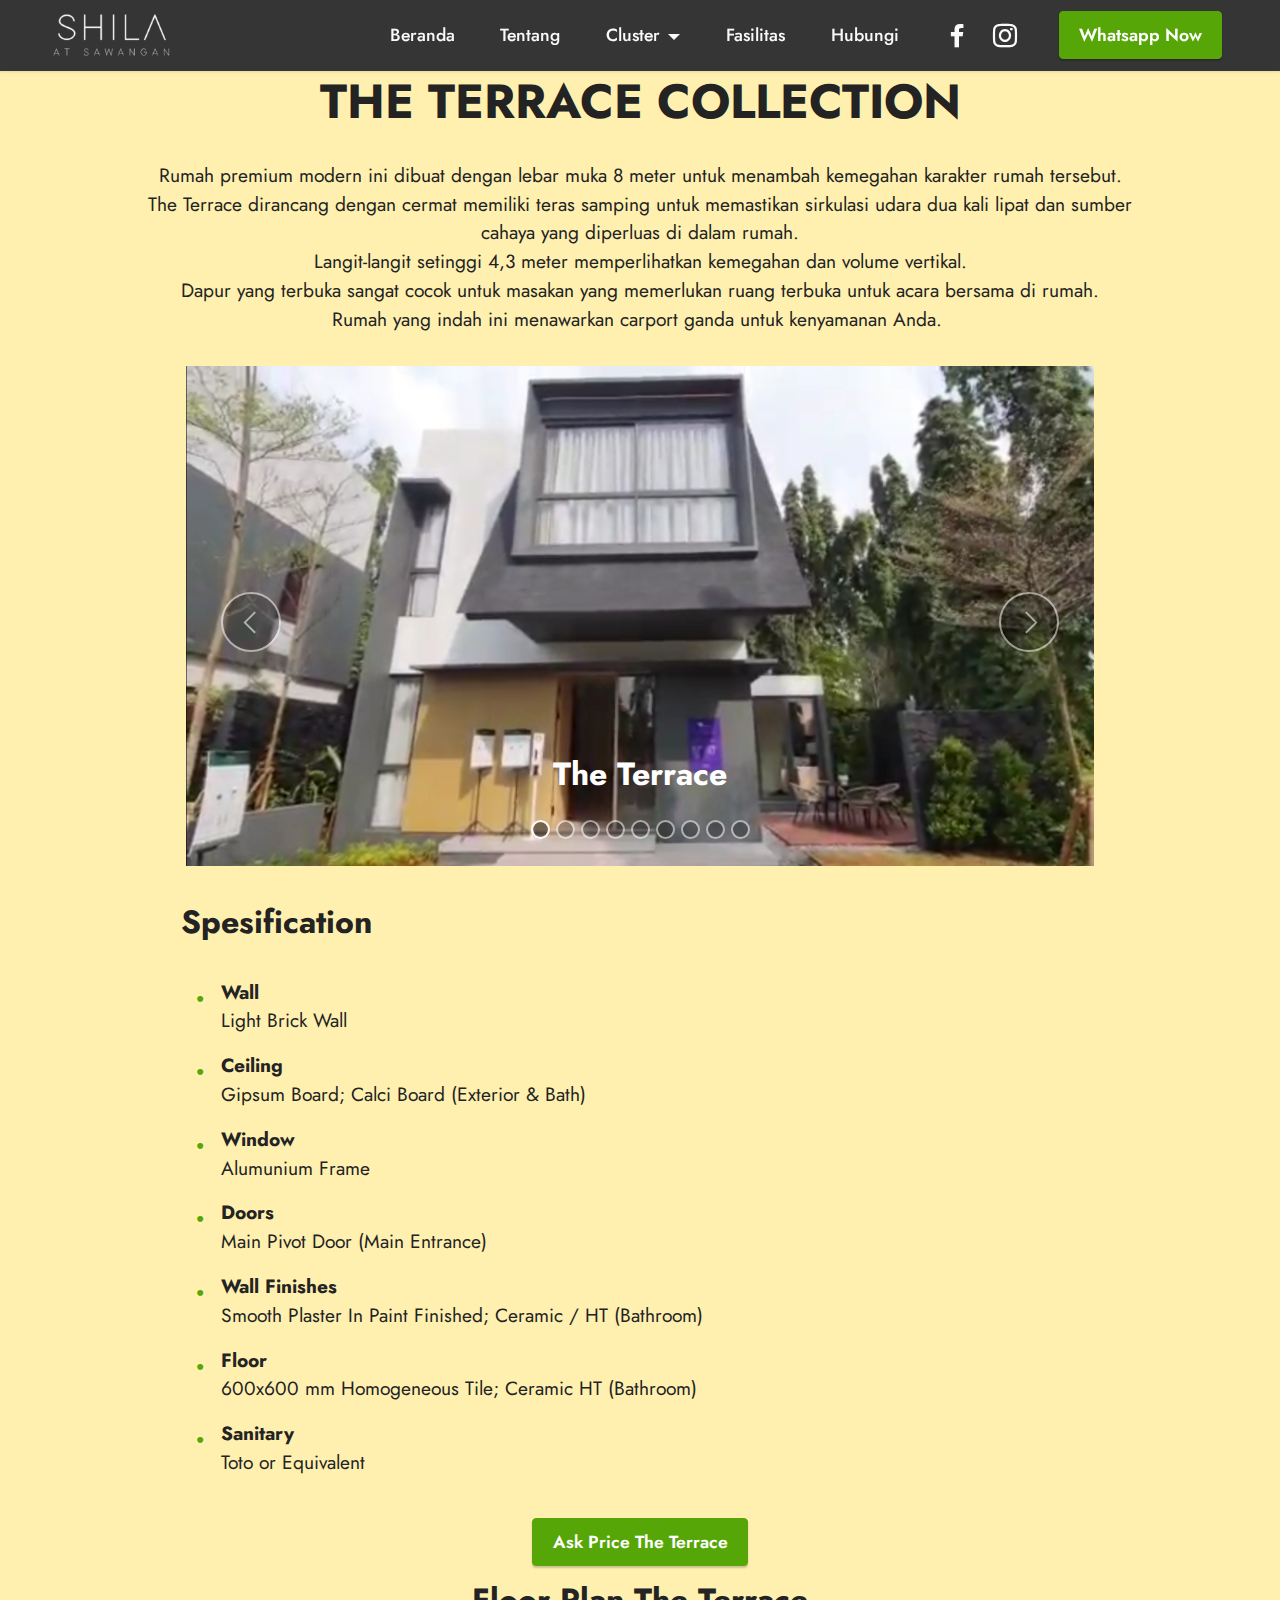
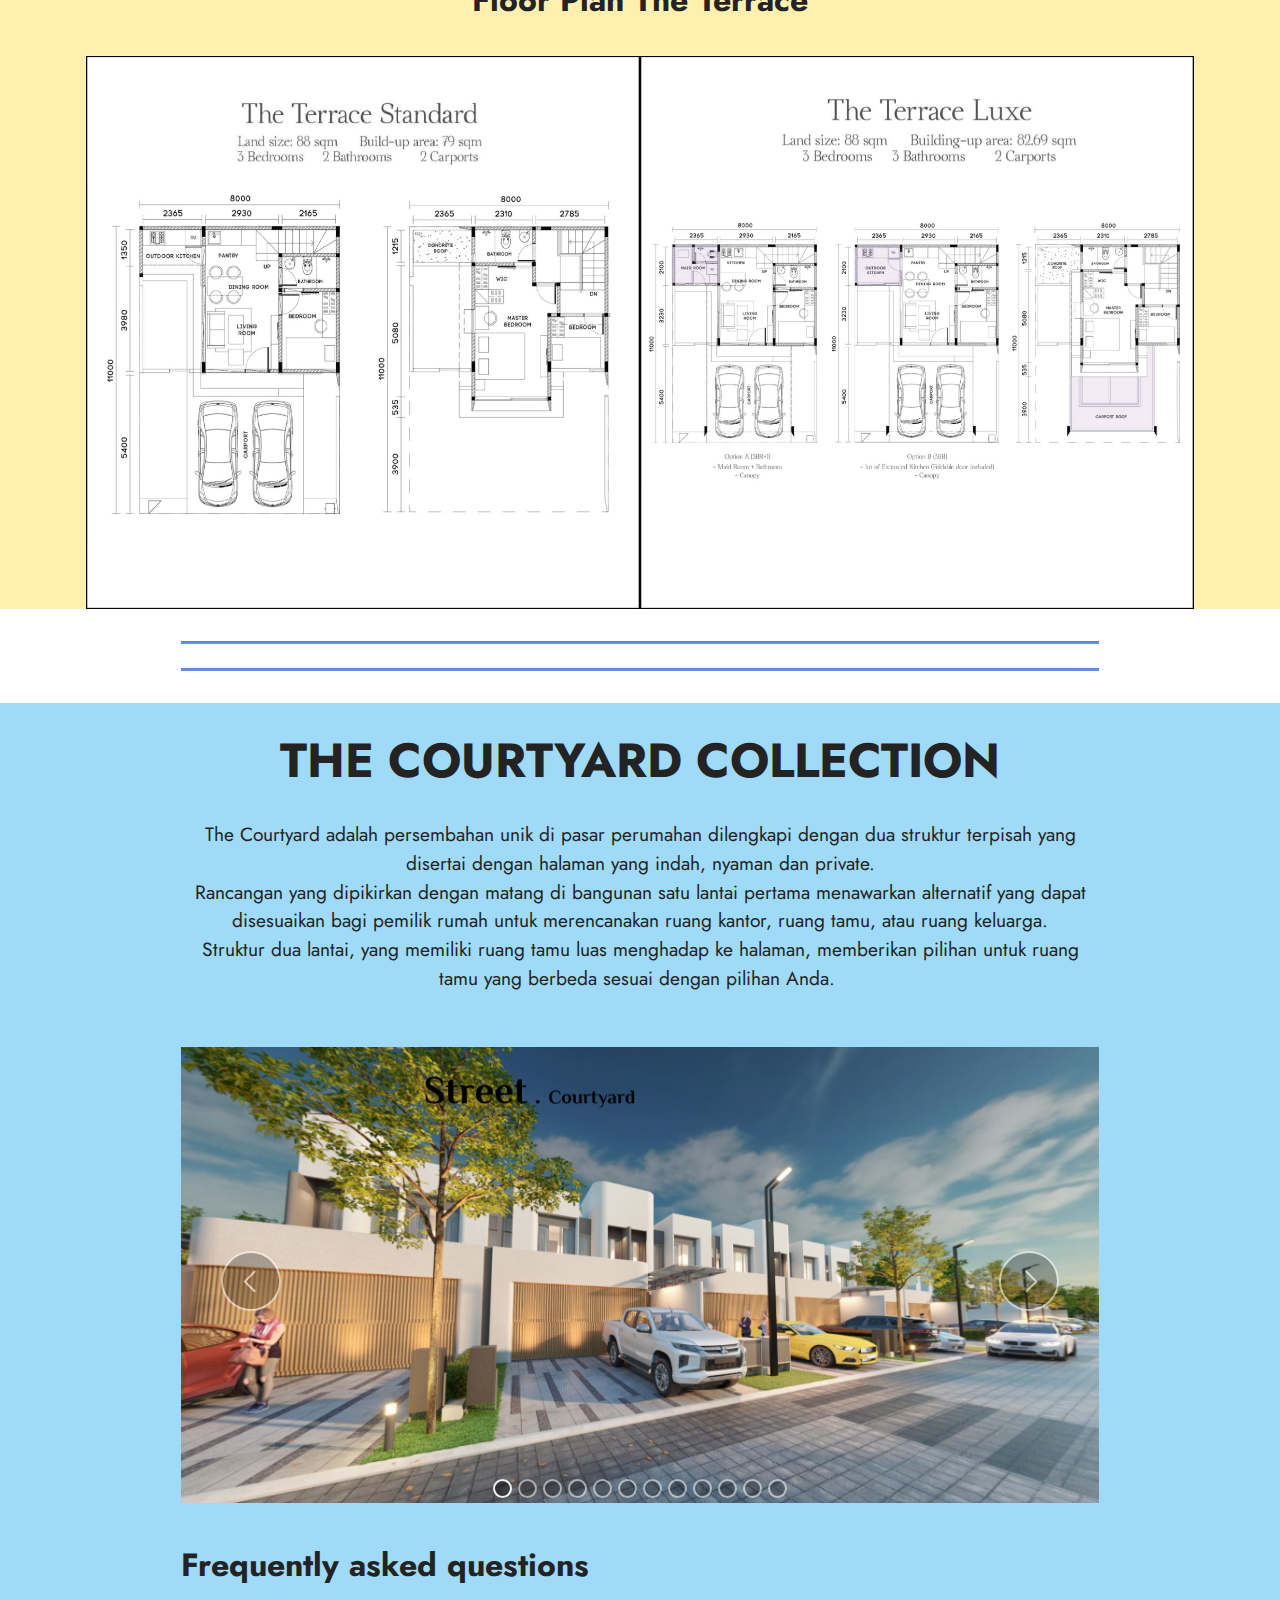
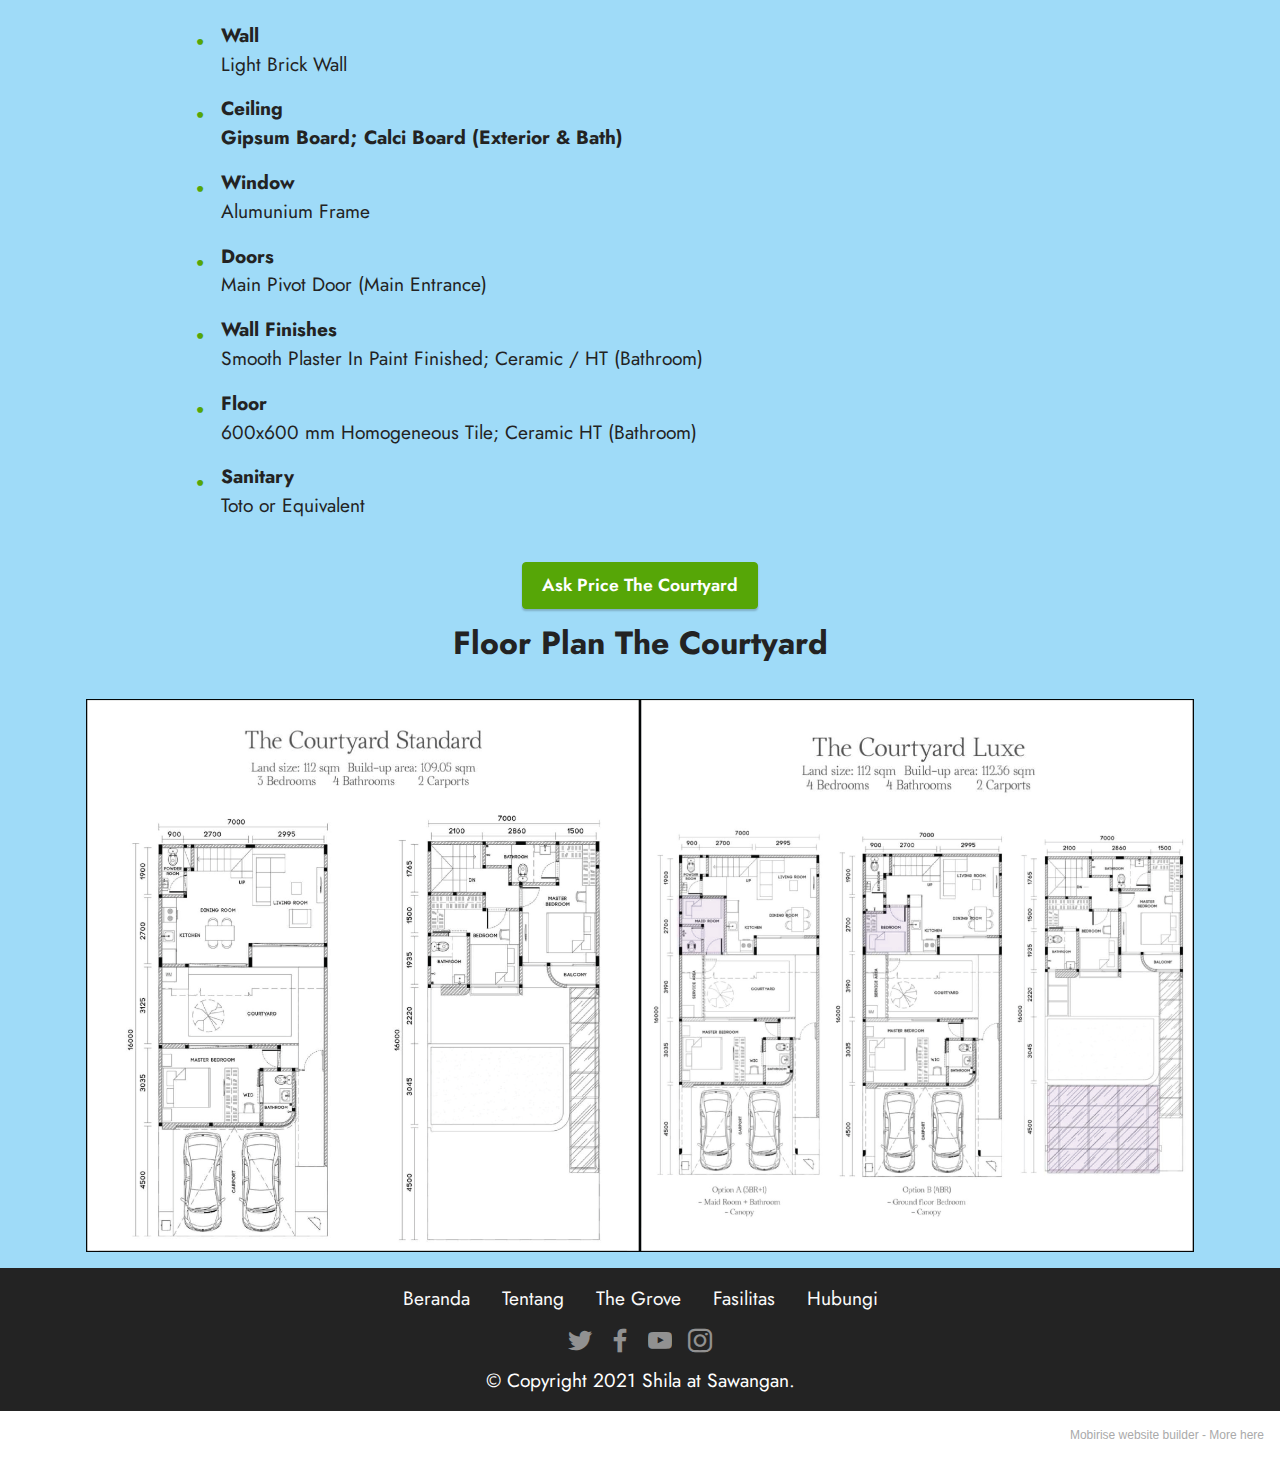
==== commit a1ba4d7f: "Header background Edit" ====
--- a/grove.html
+++ b/grove.html
@@ -97,12 +97,12 @@
     <div class="container">
         <div class="row justify-content-center">
             <div class="col-12 col-md-10">
-                <div class="carousel slide" id="sGl5xgmMv9" data-interval="5000">
+                <div class="carousel slide" id="sGl9cTUhD0" data-interval="5000">
                     
                     <ol class="carousel-indicators">
-                        <li data-slide-to="0" class="active" data-target="#sGl5xgmMv9"></li>
-                        <li data-slide-to="1" data-target="#sGl5xgmMv9"></li>
-                        <li data-slide-to="2" data-target="#sGl5xgmMv9"></li><li data-slide-to="3" data-target="#sGl5xgmMv9"></li><li data-slide-to="4" data-target="#sGl5xgmMv9"></li><li data-slide-to="5" data-target="#sGl5xgmMv9"></li><li data-slide-to="6" data-target="#sGl5xgmMv9"></li><li data-slide-to="7" data-target="#sGl5xgmMv9"></li><li data-slide-to="8" data-target="#sGl5xgmMv9"></li>
+                        <li data-slide-to="0" class="active" data-target="#sGl9cTUhD0"></li>
+                        <li data-slide-to="1" data-target="#sGl9cTUhD0"></li>
+                        <li data-slide-to="2" data-target="#sGl9cTUhD0"></li><li data-slide-to="3" data-target="#sGl9cTUhD0"></li><li data-slide-to="4" data-target="#sGl9cTUhD0"></li><li data-slide-to="5" data-target="#sGl9cTUhD0"></li><li data-slide-to="6" data-target="#sGl9cTUhD0"></li><li data-slide-to="7" data-target="#sGl9cTUhD0"></li><li data-slide-to="8" data-target="#sGl9cTUhD0"></li>
                     </ol>
                     <div class="carousel-inner">
                         <div class="carousel-item slider-image item active">
@@ -188,11 +188,11 @@
                             </div>
                         </div>
                     </div>
-                    <a class="carousel-control carousel-control-prev" role="button" data-slide="prev" href="#sGl5xgmMv9">
+                    <a class="carousel-control carousel-control-prev" role="button" data-slide="prev" href="#sGl9cTUhD0">
                         <span class="mobi-mbri mobi-mbri-arrow-prev" aria-hidden="true"></span>
                         <span class="sr-only">Previous</span>
                     </a>
-                    <a class="carousel-control carousel-control-next" role="button" data-slide="next" href="#sGl5xgmMv9">
+                    <a class="carousel-control carousel-control-next" role="button" data-slide="next" href="#sGl9cTUhD0">
                         <span class="mobi-mbri mobi-mbri-arrow-next" aria-hidden="true"></span>
                         <span class="sr-only">Next</span>
                     </a>
@@ -246,8 +246,8 @@
         </div>
         <div class="row mbr-gallery mt-4">
             <div class="col-12 col-md-6 col-lg-6 item gallery-image">
-                <div class="item-wrapper" data-toggle="modal" data-target="#sGl5xmv7DI-modal">
-                    <img class="w-100" src="assets/images/the-terrace-standard-1.jpg" alt="The Terrace Standard" data-slide-to="0" data-target="#lb-sGl5xmv7DI">
+                <div class="item-wrapper" data-toggle="modal" data-target="#sGl9cWILy2-modal">
+                    <img class="w-100" src="assets/images/the-terrace-standard-1.jpg" alt="The Terrace Standard" data-slide-to="0" data-target="#lb-sGl9cWILy2">
                     <div class="icon-wrapper">
                         <span class="mobi-mbri mobi-mbri-search mbr-iconfont mbr-iconfont-btn"></span>
                     </div>
@@ -255,8 +255,8 @@
                 
             </div>
             <div class="col-12 col-md-6 col-lg-6 item gallery-image">
-                <div class="item-wrapper" data-toggle="modal" data-target="#sGl5xmv7DI-modal">
-                    <img class="w-100" src="assets/images/the-terrace-luxe-2.jpg" alt="The Terrace Luxe" data-slide-to="1" data-target="#lb-sGl5xmv7DI">
+                <div class="item-wrapper" data-toggle="modal" data-target="#sGl9cWILy2-modal">
+                    <img class="w-100" src="assets/images/the-terrace-luxe-2.jpg" alt="The Terrace Luxe" data-slide-to="1" data-target="#lb-sGl9cWILy2">
                     <div class="icon-wrapper">
                         <span class="mobi-mbri mobi-mbri-search mbr-iconfont mbr-iconfont-btn"></span>
                     </div>
@@ -267,11 +267,11 @@
             
         </div>
 
-        <div class="modal mbr-slider" tabindex="-1" role="dialog" aria-hidden="true" id="sGl5xmv7DI-modal">
+        <div class="modal mbr-slider" tabindex="-1" role="dialog" aria-hidden="true" id="sGl9cWILy2-modal">
             <div class="modal-dialog" role="document">
                 <div class="modal-content">
                     <div class="modal-body">
-                        <div class="carousel slide" id="lb-sGl5xmv7DI" data-interval="5000">
+                        <div class="carousel slide" id="lb-sGl9cWILy2" data-interval="5000">
                             <div class="carousel-inner">
                                 <div class="carousel-item active">
                                     <img class="d-block w-100" src="assets/images/the-terrace-standard-1.jpg" alt="">
@@ -283,18 +283,18 @@
                                 
                             </div>
                             <ol class="carousel-indicators">
-                                <li data-slide-to="0" class="active" data-target="#lb-sGl5xmv7DI"></li><li data-slide-to="1" class="active" data-target="#lb-sGl5xmv7DI"></li>
+                                <li data-slide-to="0" class="active" data-target="#lb-sGl9cWILy2"></li><li data-slide-to="1" class="active" data-target="#lb-sGl9cWILy2"></li>
                                 
                                 
                                 
                             </ol>
                             <a role="button" href="" class="close" data-dismiss="modal" aria-label="Close">
                             </a>
-                            <a class="carousel-control-prev carousel-control" role="button" data-slide="prev" href="#lb-sGl5xmv7DI">
+                            <a class="carousel-control-prev carousel-control" role="button" data-slide="prev" href="#lb-sGl9cWILy2">
                                 <span class="mobi-mbri mobi-mbri-arrow-prev" aria-hidden="true"></span>
                                 <span class="sr-only">Previous</span>
                             </a>
-                            <a class="carousel-control-next carousel-control" role="button" data-slide="next" href="#lb-sGl5xmv7DI">
+                            <a class="carousel-control-next carousel-control" role="button" data-slide="next" href="#lb-sGl9cWILy2">
                                 <span class="mobi-mbri mobi-mbri-arrow-next" aria-hidden="true"></span>
                                 <span class="sr-only">Next</span>
                             </a>
@@ -343,12 +343,12 @@
     <div class="container">
         <div class="row justify-content-center">
             <div class="col-12 col-md-10">
-                <div class="carousel slide" id="sGl5xpznMx" data-ride="carousel" data-interval="3000">
+                <div class="carousel slide" id="sGl9cZCj9c" data-ride="carousel" data-interval="3000">
                     
                     <ol class="carousel-indicators">
-                        <li data-slide-to="0" class="active" data-target="#sGl5xpznMx"></li>
-                        <li data-slide-to="1" data-target="#sGl5xpznMx"></li>
-                        <li data-slide-to="2" data-target="#sGl5xpznMx"></li><li data-slide-to="3" data-target="#sGl5xpznMx"></li><li data-slide-to="4" data-target="#sGl5xpznMx"></li><li data-slide-to="5" data-target="#sGl5xpznMx"></li><li data-slide-to="6" data-target="#sGl5xpznMx"></li><li data-slide-to="7" data-target="#sGl5xpznMx"></li><li data-slide-to="8" data-target="#sGl5xpznMx"></li><li data-slide-to="9" data-target="#sGl5xpznMx"></li><li data-slide-to="10" data-target="#sGl5xpznMx"></li><li data-slide-to="11" data-target="#sGl5xpznMx"></li>
+                        <li data-slide-to="0" class="active" data-target="#sGl9cZCj9c"></li>
+                        <li data-slide-to="1" data-target="#sGl9cZCj9c"></li>
+                        <li data-slide-to="2" data-target="#sGl9cZCj9c"></li><li data-slide-to="3" data-target="#sGl9cZCj9c"></li><li data-slide-to="4" data-target="#sGl9cZCj9c"></li><li data-slide-to="5" data-target="#sGl9cZCj9c"></li><li data-slide-to="6" data-target="#sGl9cZCj9c"></li><li data-slide-to="7" data-target="#sGl9cZCj9c"></li><li data-slide-to="8" data-target="#sGl9cZCj9c"></li><li data-slide-to="9" data-target="#sGl9cZCj9c"></li><li data-slide-to="10" data-target="#sGl9cZCj9c"></li><li data-slide-to="11" data-target="#sGl9cZCj9c"></li>
                     </ol>
                     <div class="carousel-inner">
                         <div class="carousel-item slider-image item active">
@@ -415,11 +415,11 @@
                             </div>
                         </div>
                     </div>
-                    <a class="carousel-control carousel-control-prev" role="button" data-slide="prev" href="#sGl5xpznMx">
+                    <a class="carousel-control carousel-control-prev" role="button" data-slide="prev" href="#sGl9cZCj9c">
                         <span class="mobi-mbri mobi-mbri-arrow-prev" aria-hidden="true"></span>
                         <span class="sr-only">Previous</span>
                     </a>
-                    <a class="carousel-control carousel-control-next" role="button" data-slide="next" href="#sGl5xpznMx">
+                    <a class="carousel-control carousel-control-next" role="button" data-slide="next" href="#sGl9cZCj9c">
                         <span class="mobi-mbri mobi-mbri-arrow-next" aria-hidden="true"></span>
                         <span class="sr-only">Next</span>
                     </a>
@@ -476,8 +476,8 @@
         </div>
         <div class="row mbr-gallery mt-4">
             <div class="col-12 col-md-6 col-lg-6 item gallery-image">
-                <div class="item-wrapper" data-toggle="modal" data-target="#sGl5xs6G22-modal">
-                    <img class="w-100" src="assets/images/the-courtyard-standard-1.jpg" alt="The Courtyard Standard" data-slide-to="0" data-target="#lb-sGl5xs6G22">
+                <div class="item-wrapper" data-toggle="modal" data-target="#sGl9d4zOTB-modal">
+                    <img class="w-100" src="assets/images/the-courtyard-standard-1.jpg" alt="The Courtyard Standard" data-slide-to="0" data-target="#lb-sGl9d4zOTB">
                     <div class="icon-wrapper">
                         <span class="mobi-mbri mobi-mbri-search mbr-iconfont mbr-iconfont-btn"></span>
                     </div>
@@ -485,8 +485,8 @@
                 
             </div>
             <div class="col-12 col-md-6 col-lg-6 item gallery-image">
-                <div class="item-wrapper" data-toggle="modal" data-target="#sGl5xs6G22-modal">
-                    <img class="w-100" src="assets/images/the-courtyard-luxe-1.jpg" alt="The Courtyard Luxe" data-slide-to="1" data-target="#lb-sGl5xs6G22">
+                <div class="item-wrapper" data-toggle="modal" data-target="#sGl9d4zOTB-modal">
+                    <img class="w-100" src="assets/images/the-courtyard-luxe-1.jpg" alt="The Courtyard Luxe" data-slide-to="1" data-target="#lb-sGl9d4zOTB">
                     <div class="icon-wrapper">
                         <span class="mobi-mbri mobi-mbri-search mbr-iconfont mbr-iconfont-btn"></span>
                     </div>
@@ -497,11 +497,11 @@
             
         </div>
 
-        <div class="modal mbr-slider" tabindex="-1" role="dialog" aria-hidden="true" id="sGl5xs6G22-modal">
+        <div class="modal mbr-slider" tabindex="-1" role="dialog" aria-hidden="true" id="sGl9d4zOTB-modal">
             <div class="modal-dialog" role="document">
                 <div class="modal-content">
                     <div class="modal-body">
-                        <div class="carousel slide" id="lb-sGl5xs6G22" data-interval="5000">
+                        <div class="carousel slide" id="lb-sGl9d4zOTB" data-interval="5000">
                             <div class="carousel-inner">
                                 <div class="carousel-item active">
                                     <img class="d-block w-100" src="assets/images/the-courtyard-standard-1.jpg" alt="">
@@ -513,18 +513,18 @@
                                 
                             </div>
                             <ol class="carousel-indicators">
-                                <li data-slide-to="0" class="active" data-target="#lb-sGl5xs6G22"></li>
-                                <li data-slide-to="1" data-target="#lb-sGl5xs6G22"></li>
+                                <li data-slide-to="0" class="active" data-target="#lb-sGl9d4zOTB"></li>
+                                <li data-slide-to="1" data-target="#lb-sGl9d4zOTB"></li>
                                 
                                 
                             </ol>
                             <a role="button" href="" class="close" data-dismiss="modal" aria-label="Close">
                             </a>
-                            <a class="carousel-control-prev carousel-control" role="button" data-slide="prev" href="#lb-sGl5xs6G22">
+                            <a class="carousel-control-prev carousel-control" role="button" data-slide="prev" href="#lb-sGl9d4zOTB">
                                 <span class="mobi-mbri mobi-mbri-arrow-prev" aria-hidden="true"></span>
                                 <span class="sr-only">Previous</span>
                             </a>
-                            <a class="carousel-control-next carousel-control" role="button" data-slide="next" href="#lb-sGl5xs6G22">
+                            <a class="carousel-control-next carousel-control" role="button" data-slide="next" href="#lb-sGl9d4zOTB">
                                 <span class="mobi-mbri mobi-mbri-arrow-next" aria-hidden="true"></span>
                                 <span class="sr-only">Next</span>
                             </a>
@@ -587,7 +587,7 @@
             </div>
         </div>
     </div>
-</section><section style="background-color: #fff; font-family: -apple-system, BlinkMacSystemFont, 'Segoe UI', 'Roboto', 'Helvetica Neue', Arial, sans-serif; color:#aaa; font-size:12px; padding: 0; align-items: center; display: flex;"><a href="https://mobirise.site/g" style="flex: 1 1; height: 3rem; padding-left: 1rem;"></a><p style="flex: 0 0 auto; margin:0; padding-right:1rem;">Create your own <a href="https://mobirise.site/y" style="color:#aaa;">website</a> with Mobirise</p></section><script src="assets/web/assets/jquery/jquery.min.js"></script>  <script src="assets/popper/popper.min.js"></script>  <script src="assets/tether/tether.min.js"></script>  <script src="assets/bootstrap/js/bootstrap.min.js"></script>  <script src="assets/smoothscroll/smooth-scroll.js"></script>  <script src="assets/dropdown/js/nav-dropdown.js"></script>  <script src="assets/dropdown/js/navbar-dropdown.js"></script>  <script src="assets/touchswipe/jquery.touch-swipe.min.js"></script>  <script src="assets/theme/js/script.js"></script>  
+</section><section style="background-color: #fff; font-family: -apple-system, BlinkMacSystemFont, 'Segoe UI', 'Roboto', 'Helvetica Neue', Arial, sans-serif; color:#aaa; font-size:12px; padding: 0; align-items: center; display: flex;"><a href="https://mobirise.site/z" style="flex: 1 1; height: 3rem; padding-left: 1rem;"></a><p style="flex: 0 0 auto; margin:0; padding-right:1rem;">Mobirise website builder - <a href="https://mobirise.site/n" style="color:#aaa;">More here</a></p></section><script src="assets/web/assets/jquery/jquery.min.js"></script>  <script src="assets/popper/popper.min.js"></script>  <script src="assets/tether/tether.min.js"></script>  <script src="assets/bootstrap/js/bootstrap.min.js"></script>  <script src="assets/smoothscroll/smooth-scroll.js"></script>  <script src="assets/dropdown/js/nav-dropdown.js"></script>  <script src="assets/dropdown/js/navbar-dropdown.js"></script>  <script src="assets/touchswipe/jquery.touch-swipe.min.js"></script>  <script src="assets/theme/js/script.js"></script>  
   
   
 </body>
--- a/assets/mobirise/css/mbr-additional.css
+++ b/assets/mobirise/css/mbr-additional.css
@@ -2804,7 +2804,7 @@
 .cid-sGkSbei6du {
   padding-top: 1rem;
   padding-bottom: 1rem;
-  background-image: linear-gradient(149deg, #1f3b03 10%, #81ef14 100%) !important;
+  background-image: url("../../../assets/images/gradient-blur-color-background-green.jpg");
 }
 .cid-sGkSbei6du .mbr-section-title DIV {
   text-align: left;
--- a/assets/mobirise/css/mbr-additional.css
+++ b/assets/mobirise/css/mbr-additional.css
@@ -2804,7 +2804,7 @@
 .cid-sGkSbei6du {
   padding-top: 1rem;
   padding-bottom: 1rem;
-  background-image: linear-gradient(149deg, #1f3b03 10%, #81ef14 100%) !important;
+  background-image: url("../../../assets/images/gradient-blur-color-background-green.jpg");
 }
 .cid-sGkSbei6du .mbr-section-title DIV {
   text-align: left;
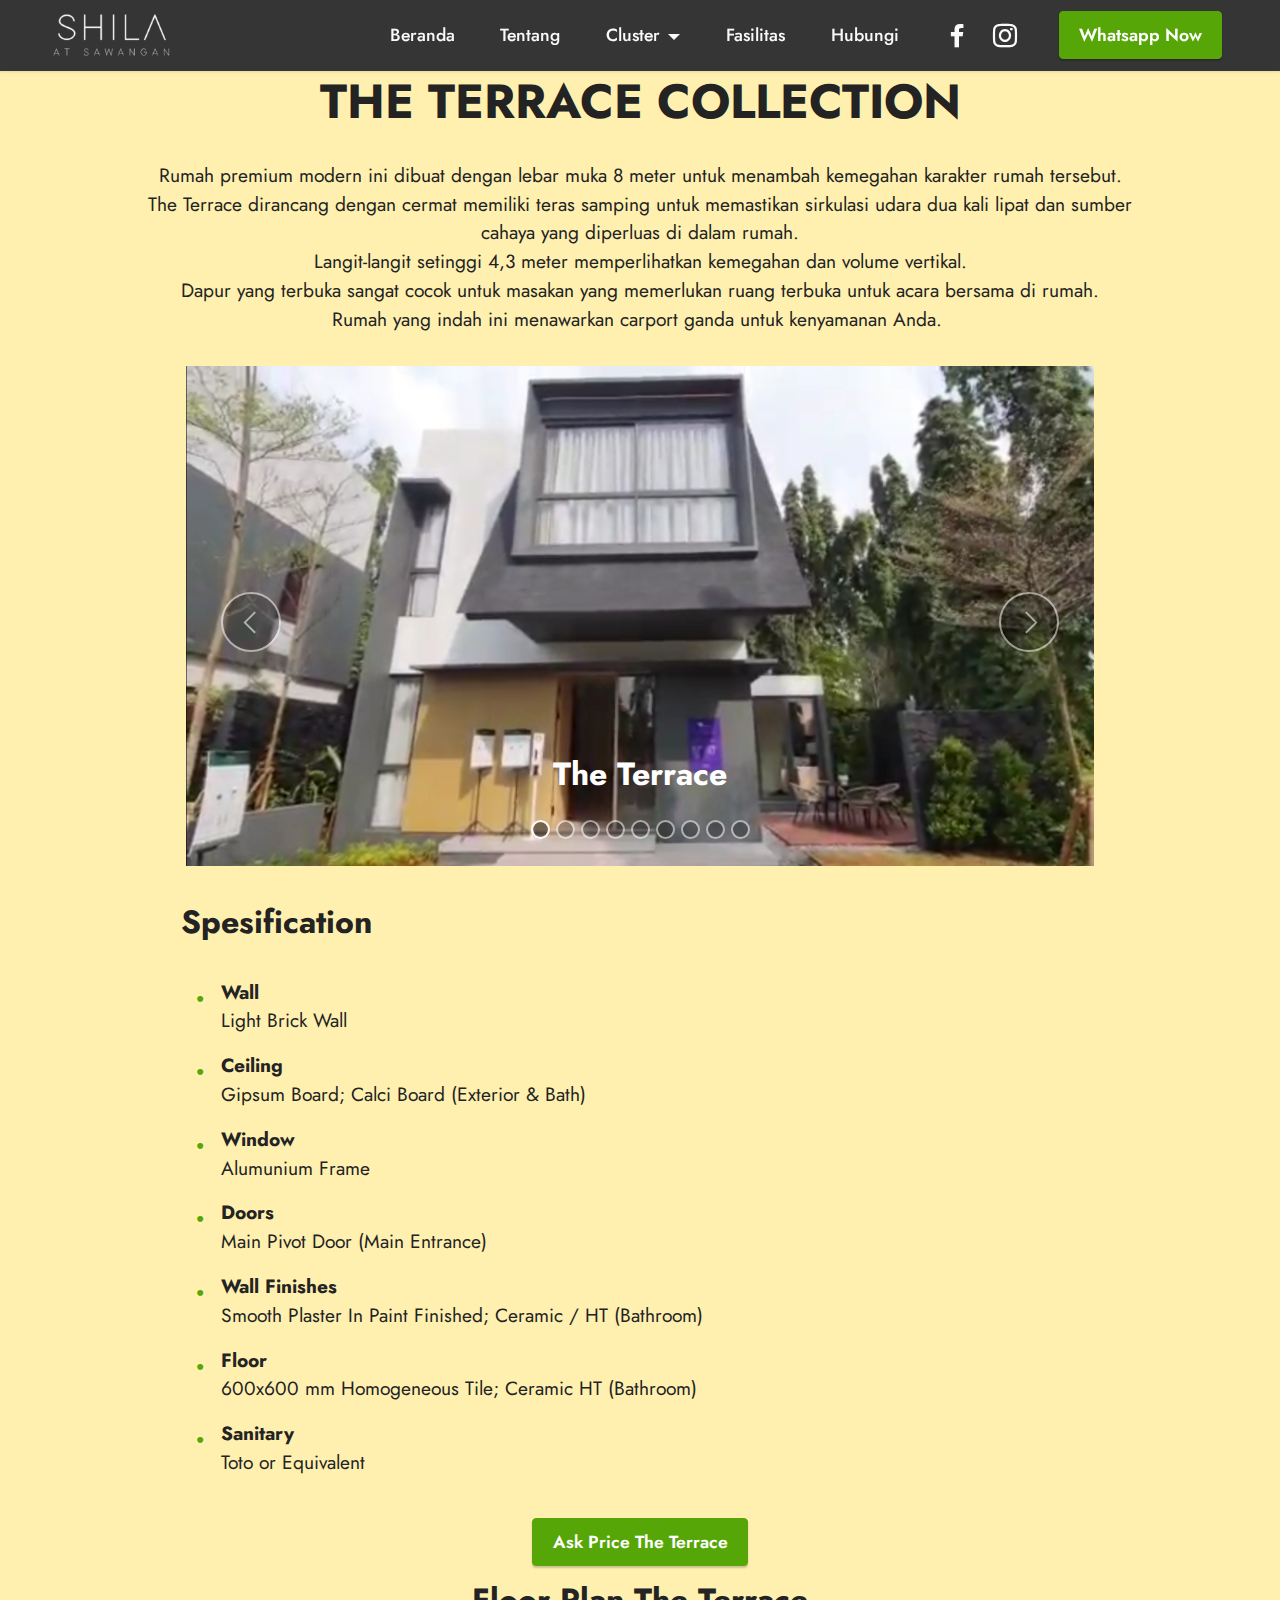
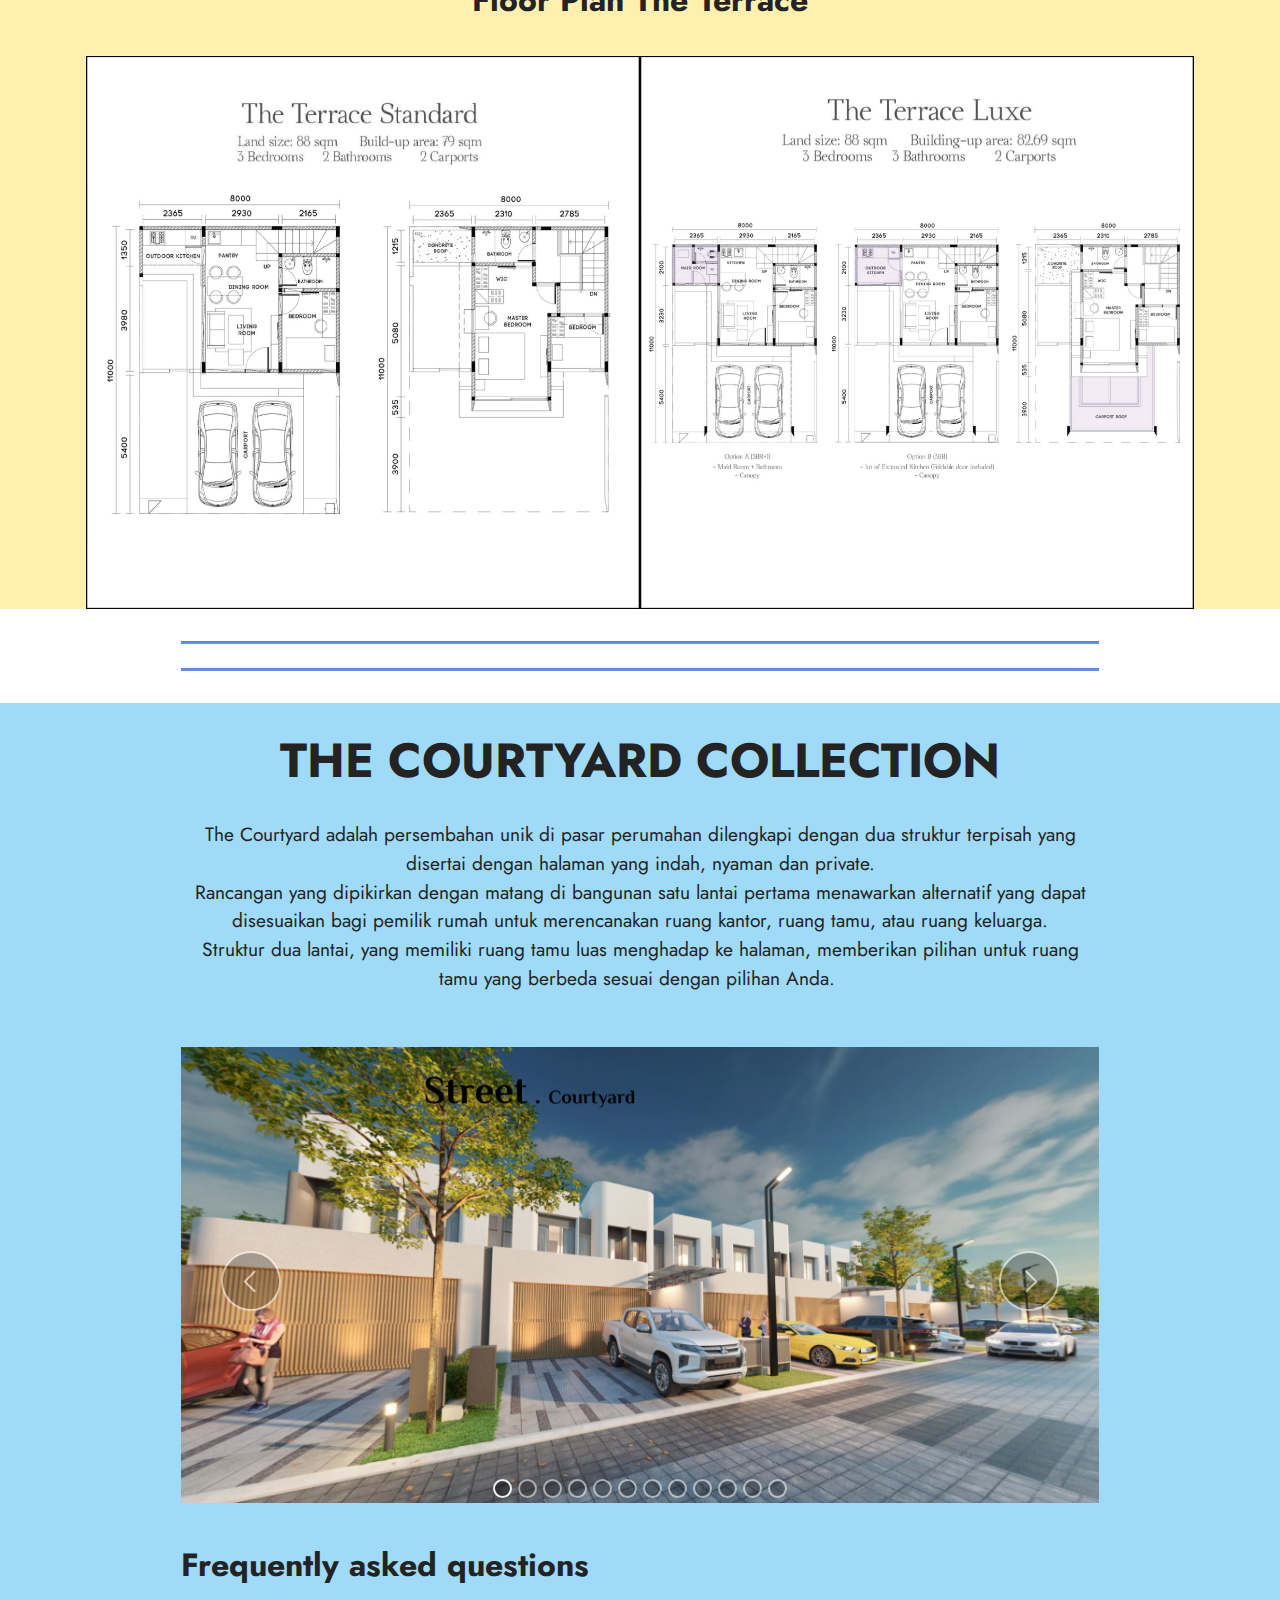
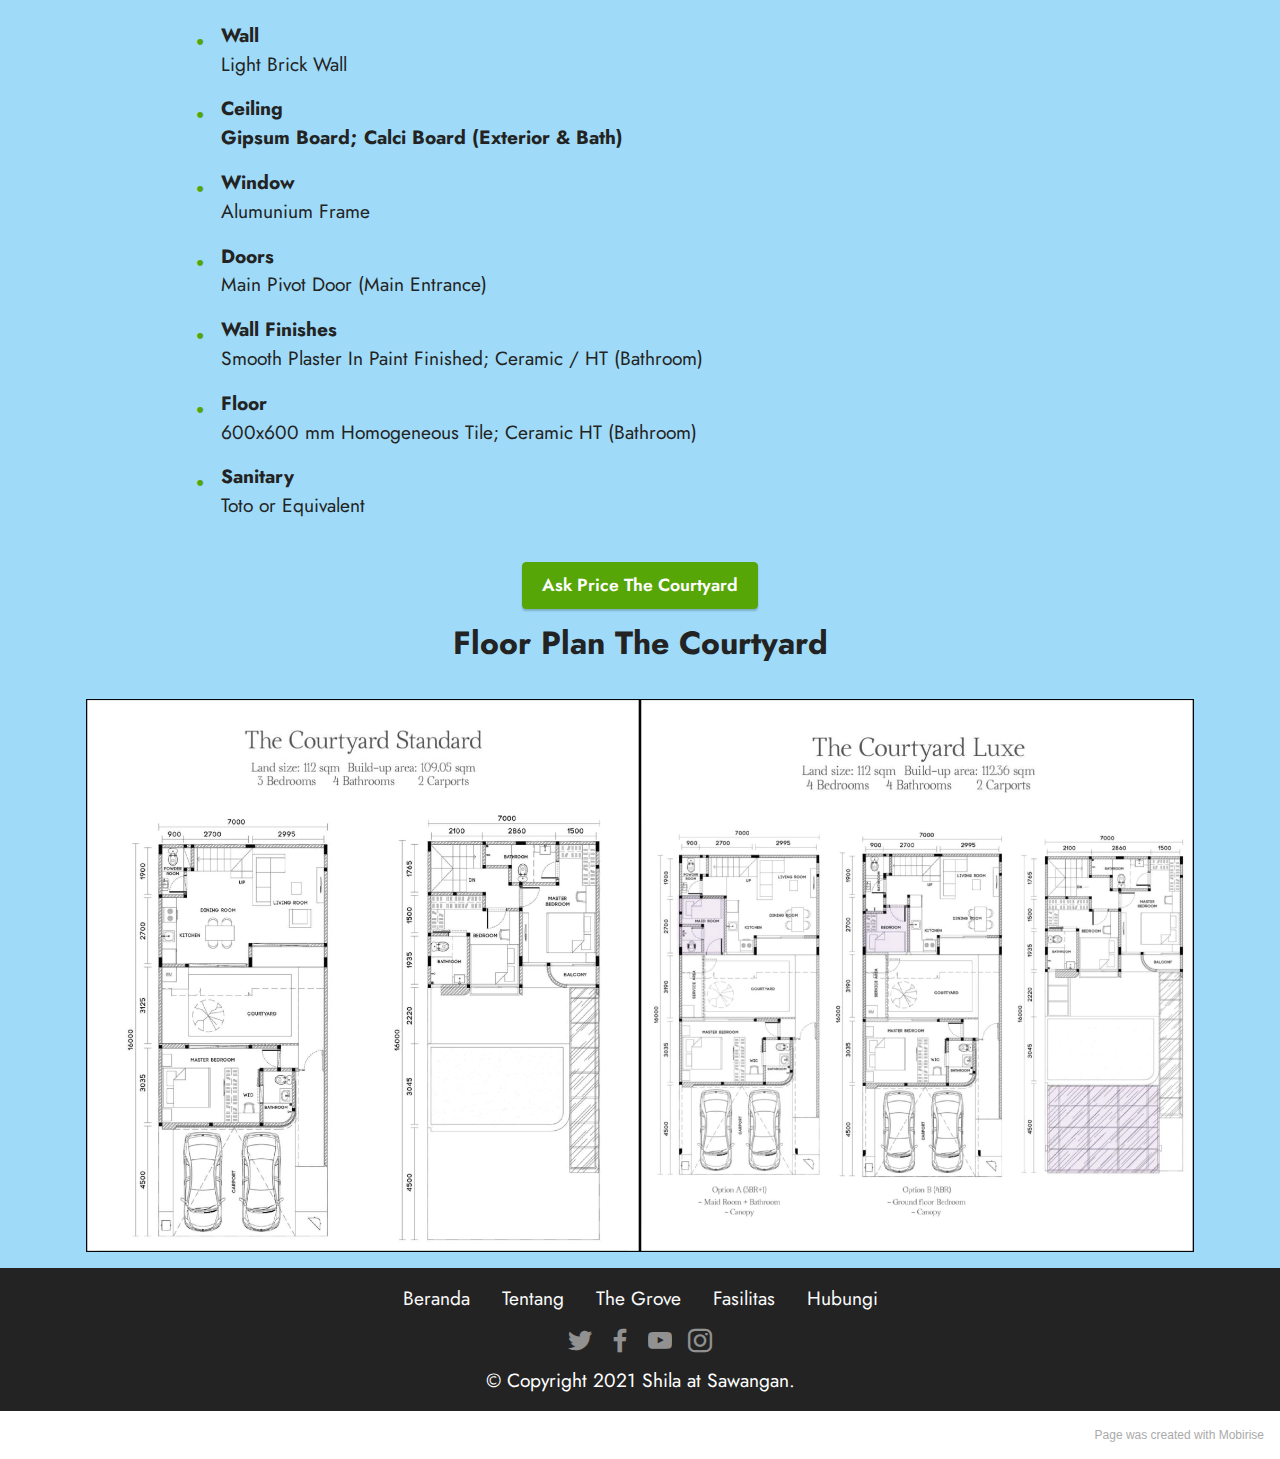
==== commit 8f086497: "header background edit 2" ====
--- a/grove.html
+++ b/grove.html
@@ -97,12 +97,12 @@
     <div class="container">
         <div class="row justify-content-center">
             <div class="col-12 col-md-10">
-                <div class="carousel slide" id="sGl9cTUhD0" data-interval="5000">
+                <div class="carousel slide" id="sGla7x6E3Z" data-interval="5000">
                     
                     <ol class="carousel-indicators">
-                        <li data-slide-to="0" class="active" data-target="#sGl9cTUhD0"></li>
-                        <li data-slide-to="1" data-target="#sGl9cTUhD0"></li>
-                        <li data-slide-to="2" data-target="#sGl9cTUhD0"></li><li data-slide-to="3" data-target="#sGl9cTUhD0"></li><li data-slide-to="4" data-target="#sGl9cTUhD0"></li><li data-slide-to="5" data-target="#sGl9cTUhD0"></li><li data-slide-to="6" data-target="#sGl9cTUhD0"></li><li data-slide-to="7" data-target="#sGl9cTUhD0"></li><li data-slide-to="8" data-target="#sGl9cTUhD0"></li>
+                        <li data-slide-to="0" class="active" data-target="#sGla7x6E3Z"></li>
+                        <li data-slide-to="1" data-target="#sGla7x6E3Z"></li>
+                        <li data-slide-to="2" data-target="#sGla7x6E3Z"></li><li data-slide-to="3" data-target="#sGla7x6E3Z"></li><li data-slide-to="4" data-target="#sGla7x6E3Z"></li><li data-slide-to="5" data-target="#sGla7x6E3Z"></li><li data-slide-to="6" data-target="#sGla7x6E3Z"></li><li data-slide-to="7" data-target="#sGla7x6E3Z"></li><li data-slide-to="8" data-target="#sGla7x6E3Z"></li>
                     </ol>
                     <div class="carousel-inner">
                         <div class="carousel-item slider-image item active">
@@ -188,11 +188,11 @@
                             </div>
                         </div>
                     </div>
-                    <a class="carousel-control carousel-control-prev" role="button" data-slide="prev" href="#sGl9cTUhD0">
+                    <a class="carousel-control carousel-control-prev" role="button" data-slide="prev" href="#sGla7x6E3Z">
                         <span class="mobi-mbri mobi-mbri-arrow-prev" aria-hidden="true"></span>
                         <span class="sr-only">Previous</span>
                     </a>
-                    <a class="carousel-control carousel-control-next" role="button" data-slide="next" href="#sGl9cTUhD0">
+                    <a class="carousel-control carousel-control-next" role="button" data-slide="next" href="#sGla7x6E3Z">
                         <span class="mobi-mbri mobi-mbri-arrow-next" aria-hidden="true"></span>
                         <span class="sr-only">Next</span>
                     </a>
@@ -246,8 +246,8 @@
         </div>
         <div class="row mbr-gallery mt-4">
             <div class="col-12 col-md-6 col-lg-6 item gallery-image">
-                <div class="item-wrapper" data-toggle="modal" data-target="#sGl9cWILy2-modal">
-                    <img class="w-100" src="assets/images/the-terrace-standard-1.jpg" alt="The Terrace Standard" data-slide-to="0" data-target="#lb-sGl9cWILy2">
+                <div class="item-wrapper" data-toggle="modal" data-target="#sGla7zSDcK-modal">
+                    <img class="w-100" src="assets/images/the-terrace-standard-1.jpg" alt="The Terrace Standard" data-slide-to="0" data-target="#lb-sGla7zSDcK">
                     <div class="icon-wrapper">
                         <span class="mobi-mbri mobi-mbri-search mbr-iconfont mbr-iconfont-btn"></span>
                     </div>
@@ -255,8 +255,8 @@
                 
             </div>
             <div class="col-12 col-md-6 col-lg-6 item gallery-image">
-                <div class="item-wrapper" data-toggle="modal" data-target="#sGl9cWILy2-modal">
-                    <img class="w-100" src="assets/images/the-terrace-luxe-2.jpg" alt="The Terrace Luxe" data-slide-to="1" data-target="#lb-sGl9cWILy2">
+                <div class="item-wrapper" data-toggle="modal" data-target="#sGla7zSDcK-modal">
+                    <img class="w-100" src="assets/images/the-terrace-luxe-2.jpg" alt="The Terrace Luxe" data-slide-to="1" data-target="#lb-sGla7zSDcK">
                     <div class="icon-wrapper">
                         <span class="mobi-mbri mobi-mbri-search mbr-iconfont mbr-iconfont-btn"></span>
                     </div>
@@ -267,11 +267,11 @@
             
         </div>
 
-        <div class="modal mbr-slider" tabindex="-1" role="dialog" aria-hidden="true" id="sGl9cWILy2-modal">
+        <div class="modal mbr-slider" tabindex="-1" role="dialog" aria-hidden="true" id="sGla7zSDcK-modal">
             <div class="modal-dialog" role="document">
                 <div class="modal-content">
                     <div class="modal-body">
-                        <div class="carousel slide" id="lb-sGl9cWILy2" data-interval="5000">
+                        <div class="carousel slide" id="lb-sGla7zSDcK" data-interval="5000">
                             <div class="carousel-inner">
                                 <div class="carousel-item active">
                                     <img class="d-block w-100" src="assets/images/the-terrace-standard-1.jpg" alt="">
@@ -283,18 +283,18 @@
                                 
                             </div>
                             <ol class="carousel-indicators">
-                                <li data-slide-to="0" class="active" data-target="#lb-sGl9cWILy2"></li><li data-slide-to="1" class="active" data-target="#lb-sGl9cWILy2"></li>
+                                <li data-slide-to="0" class="active" data-target="#lb-sGla7zSDcK"></li><li data-slide-to="1" class="active" data-target="#lb-sGla7zSDcK"></li>
                                 
                                 
                                 
                             </ol>
                             <a role="button" href="" class="close" data-dismiss="modal" aria-label="Close">
                             </a>
-                            <a class="carousel-control-prev carousel-control" role="button" data-slide="prev" href="#lb-sGl9cWILy2">
+                            <a class="carousel-control-prev carousel-control" role="button" data-slide="prev" href="#lb-sGla7zSDcK">
                                 <span class="mobi-mbri mobi-mbri-arrow-prev" aria-hidden="true"></span>
                                 <span class="sr-only">Previous</span>
                             </a>
-                            <a class="carousel-control-next carousel-control" role="button" data-slide="next" href="#lb-sGl9cWILy2">
+                            <a class="carousel-control-next carousel-control" role="button" data-slide="next" href="#lb-sGla7zSDcK">
                                 <span class="mobi-mbri mobi-mbri-arrow-next" aria-hidden="true"></span>
                                 <span class="sr-only">Next</span>
                             </a>
@@ -343,12 +343,12 @@
     <div class="container">
         <div class="row justify-content-center">
             <div class="col-12 col-md-10">
-                <div class="carousel slide" id="sGl9cZCj9c" data-ride="carousel" data-interval="3000">
+                <div class="carousel slide" id="sGla7CNftn" data-ride="carousel" data-interval="3000">
                     
                     <ol class="carousel-indicators">
-                        <li data-slide-to="0" class="active" data-target="#sGl9cZCj9c"></li>
-                        <li data-slide-to="1" data-target="#sGl9cZCj9c"></li>
-                        <li data-slide-to="2" data-target="#sGl9cZCj9c"></li><li data-slide-to="3" data-target="#sGl9cZCj9c"></li><li data-slide-to="4" data-target="#sGl9cZCj9c"></li><li data-slide-to="5" data-target="#sGl9cZCj9c"></li><li data-slide-to="6" data-target="#sGl9cZCj9c"></li><li data-slide-to="7" data-target="#sGl9cZCj9c"></li><li data-slide-to="8" data-target="#sGl9cZCj9c"></li><li data-slide-to="9" data-target="#sGl9cZCj9c"></li><li data-slide-to="10" data-target="#sGl9cZCj9c"></li><li data-slide-to="11" data-target="#sGl9cZCj9c"></li>
+                        <li data-slide-to="0" class="active" data-target="#sGla7CNftn"></li>
+                        <li data-slide-to="1" data-target="#sGla7CNftn"></li>
+                        <li data-slide-to="2" data-target="#sGla7CNftn"></li><li data-slide-to="3" data-target="#sGla7CNftn"></li><li data-slide-to="4" data-target="#sGla7CNftn"></li><li data-slide-to="5" data-target="#sGla7CNftn"></li><li data-slide-to="6" data-target="#sGla7CNftn"></li><li data-slide-to="7" data-target="#sGla7CNftn"></li><li data-slide-to="8" data-target="#sGla7CNftn"></li><li data-slide-to="9" data-target="#sGla7CNftn"></li><li data-slide-to="10" data-target="#sGla7CNftn"></li><li data-slide-to="11" data-target="#sGla7CNftn"></li>
                     </ol>
                     <div class="carousel-inner">
                         <div class="carousel-item slider-image item active">
@@ -415,11 +415,11 @@
                             </div>
                         </div>
                     </div>
-                    <a class="carousel-control carousel-control-prev" role="button" data-slide="prev" href="#sGl9cZCj9c">
+                    <a class="carousel-control carousel-control-prev" role="button" data-slide="prev" href="#sGla7CNftn">
                         <span class="mobi-mbri mobi-mbri-arrow-prev" aria-hidden="true"></span>
                         <span class="sr-only">Previous</span>
                     </a>
-                    <a class="carousel-control carousel-control-next" role="button" data-slide="next" href="#sGl9cZCj9c">
+                    <a class="carousel-control carousel-control-next" role="button" data-slide="next" href="#sGla7CNftn">
                         <span class="mobi-mbri mobi-mbri-arrow-next" aria-hidden="true"></span>
                         <span class="sr-only">Next</span>
                     </a>
@@ -476,8 +476,8 @@
         </div>
         <div class="row mbr-gallery mt-4">
             <div class="col-12 col-md-6 col-lg-6 item gallery-image">
-                <div class="item-wrapper" data-toggle="modal" data-target="#sGl9d4zOTB-modal">
-                    <img class="w-100" src="assets/images/the-courtyard-standard-1.jpg" alt="The Courtyard Standard" data-slide-to="0" data-target="#lb-sGl9d4zOTB">
+                <div class="item-wrapper" data-toggle="modal" data-target="#sGla7J4Mbv-modal">
+                    <img class="w-100" src="assets/images/the-courtyard-standard-1.jpg" alt="The Courtyard Standard" data-slide-to="0" data-target="#lb-sGla7J4Mbv">
                     <div class="icon-wrapper">
                         <span class="mobi-mbri mobi-mbri-search mbr-iconfont mbr-iconfont-btn"></span>
                     </div>
@@ -485,8 +485,8 @@
                 
             </div>
             <div class="col-12 col-md-6 col-lg-6 item gallery-image">
-                <div class="item-wrapper" data-toggle="modal" data-target="#sGl9d4zOTB-modal">
-                    <img class="w-100" src="assets/images/the-courtyard-luxe-1.jpg" alt="The Courtyard Luxe" data-slide-to="1" data-target="#lb-sGl9d4zOTB">
+                <div class="item-wrapper" data-toggle="modal" data-target="#sGla7J4Mbv-modal">
+                    <img class="w-100" src="assets/images/the-courtyard-luxe-1.jpg" alt="The Courtyard Luxe" data-slide-to="1" data-target="#lb-sGla7J4Mbv">
                     <div class="icon-wrapper">
                         <span class="mobi-mbri mobi-mbri-search mbr-iconfont mbr-iconfont-btn"></span>
                     </div>
@@ -497,11 +497,11 @@
             
         </div>
 
-        <div class="modal mbr-slider" tabindex="-1" role="dialog" aria-hidden="true" id="sGl9d4zOTB-modal">
+        <div class="modal mbr-slider" tabindex="-1" role="dialog" aria-hidden="true" id="sGla7J4Mbv-modal">
             <div class="modal-dialog" role="document">
                 <div class="modal-content">
                     <div class="modal-body">
-                        <div class="carousel slide" id="lb-sGl9d4zOTB" data-interval="5000">
+                        <div class="carousel slide" id="lb-sGla7J4Mbv" data-interval="5000">
                             <div class="carousel-inner">
                                 <div class="carousel-item active">
                                     <img class="d-block w-100" src="assets/images/the-courtyard-standard-1.jpg" alt="">
@@ -513,18 +513,18 @@
                                 
                             </div>
                             <ol class="carousel-indicators">
-                                <li data-slide-to="0" class="active" data-target="#lb-sGl9d4zOTB"></li>
-                                <li data-slide-to="1" data-target="#lb-sGl9d4zOTB"></li>
+                                <li data-slide-to="0" class="active" data-target="#lb-sGla7J4Mbv"></li>
+                                <li data-slide-to="1" data-target="#lb-sGla7J4Mbv"></li>
                                 
                                 
                             </ol>
                             <a role="button" href="" class="close" data-dismiss="modal" aria-label="Close">
                             </a>
-                            <a class="carousel-control-prev carousel-control" role="button" data-slide="prev" href="#lb-sGl9d4zOTB">
+                            <a class="carousel-control-prev carousel-control" role="button" data-slide="prev" href="#lb-sGla7J4Mbv">
                                 <span class="mobi-mbri mobi-mbri-arrow-prev" aria-hidden="true"></span>
                                 <span class="sr-only">Previous</span>
                             </a>
-                            <a class="carousel-control-next carousel-control" role="button" data-slide="next" href="#lb-sGl9d4zOTB">
+                            <a class="carousel-control-next carousel-control" role="button" data-slide="next" href="#lb-sGla7J4Mbv">
                                 <span class="mobi-mbri mobi-mbri-arrow-next" aria-hidden="true"></span>
                                 <span class="sr-only">Next</span>
                             </a>
@@ -587,7 +587,7 @@
             </div>
         </div>
     </div>
-</section><section style="background-color: #fff; font-family: -apple-system, BlinkMacSystemFont, 'Segoe UI', 'Roboto', 'Helvetica Neue', Arial, sans-serif; color:#aaa; font-size:12px; padding: 0; align-items: center; display: flex;"><a href="https://mobirise.site/z" style="flex: 1 1; height: 3rem; padding-left: 1rem;"></a><p style="flex: 0 0 auto; margin:0; padding-right:1rem;">Mobirise website builder - <a href="https://mobirise.site/n" style="color:#aaa;">More here</a></p></section><script src="assets/web/assets/jquery/jquery.min.js"></script>  <script src="assets/popper/popper.min.js"></script>  <script src="assets/tether/tether.min.js"></script>  <script src="assets/bootstrap/js/bootstrap.min.js"></script>  <script src="assets/smoothscroll/smooth-scroll.js"></script>  <script src="assets/dropdown/js/nav-dropdown.js"></script>  <script src="assets/dropdown/js/navbar-dropdown.js"></script>  <script src="assets/touchswipe/jquery.touch-swipe.min.js"></script>  <script src="assets/theme/js/script.js"></script>  
+</section><section style="background-color: #fff; font-family: -apple-system, BlinkMacSystemFont, 'Segoe UI', 'Roboto', 'Helvetica Neue', Arial, sans-serif; color:#aaa; font-size:12px; padding: 0; align-items: center; display: flex;"><a href="https://mobirise.site/q" style="flex: 1 1; height: 3rem; padding-left: 1rem;"></a><p style="flex: 0 0 auto; margin:0; padding-right:1rem;">Page was <a href="https://mobirise.site/g" style="color:#aaa;">created</a> with Mobirise</p></section><script src="assets/web/assets/jquery/jquery.min.js"></script>  <script src="assets/popper/popper.min.js"></script>  <script src="assets/tether/tether.min.js"></script>  <script src="assets/bootstrap/js/bootstrap.min.js"></script>  <script src="assets/smoothscroll/smooth-scroll.js"></script>  <script src="assets/dropdown/js/nav-dropdown.js"></script>  <script src="assets/dropdown/js/navbar-dropdown.js"></script>  <script src="assets/touchswipe/jquery.touch-swipe.min.js"></script>  <script src="assets/theme/js/script.js"></script>  
   
   
 </body>
--- a/assets/mobirise/css/mbr-additional.css
+++ b/assets/mobirise/css/mbr-additional.css
@@ -2804,7 +2804,7 @@
 .cid-sGkSbei6du {
   padding-top: 1rem;
   padding-bottom: 1rem;
-  background-image: url("../../../assets/images/gradient-blur-color-background-green.jpg");
+  background-image: url("../../../assets/images/txegg7.jpg.webp");
 }
 .cid-sGkSbei6du .mbr-section-title DIV {
   text-align: left;
--- a/assets/mobirise/css/mbr-additional.css
+++ b/assets/mobirise/css/mbr-additional.css
@@ -2804,7 +2804,7 @@
 .cid-sGkSbei6du {
   padding-top: 1rem;
   padding-bottom: 1rem;
-  background-image: url("../../../assets/images/gradient-blur-color-background-green.jpg");
+  background-image: url("../../../assets/images/txegg7.jpg.webp");
 }
 .cid-sGkSbei6du .mbr-section-title DIV {
   text-align: left;
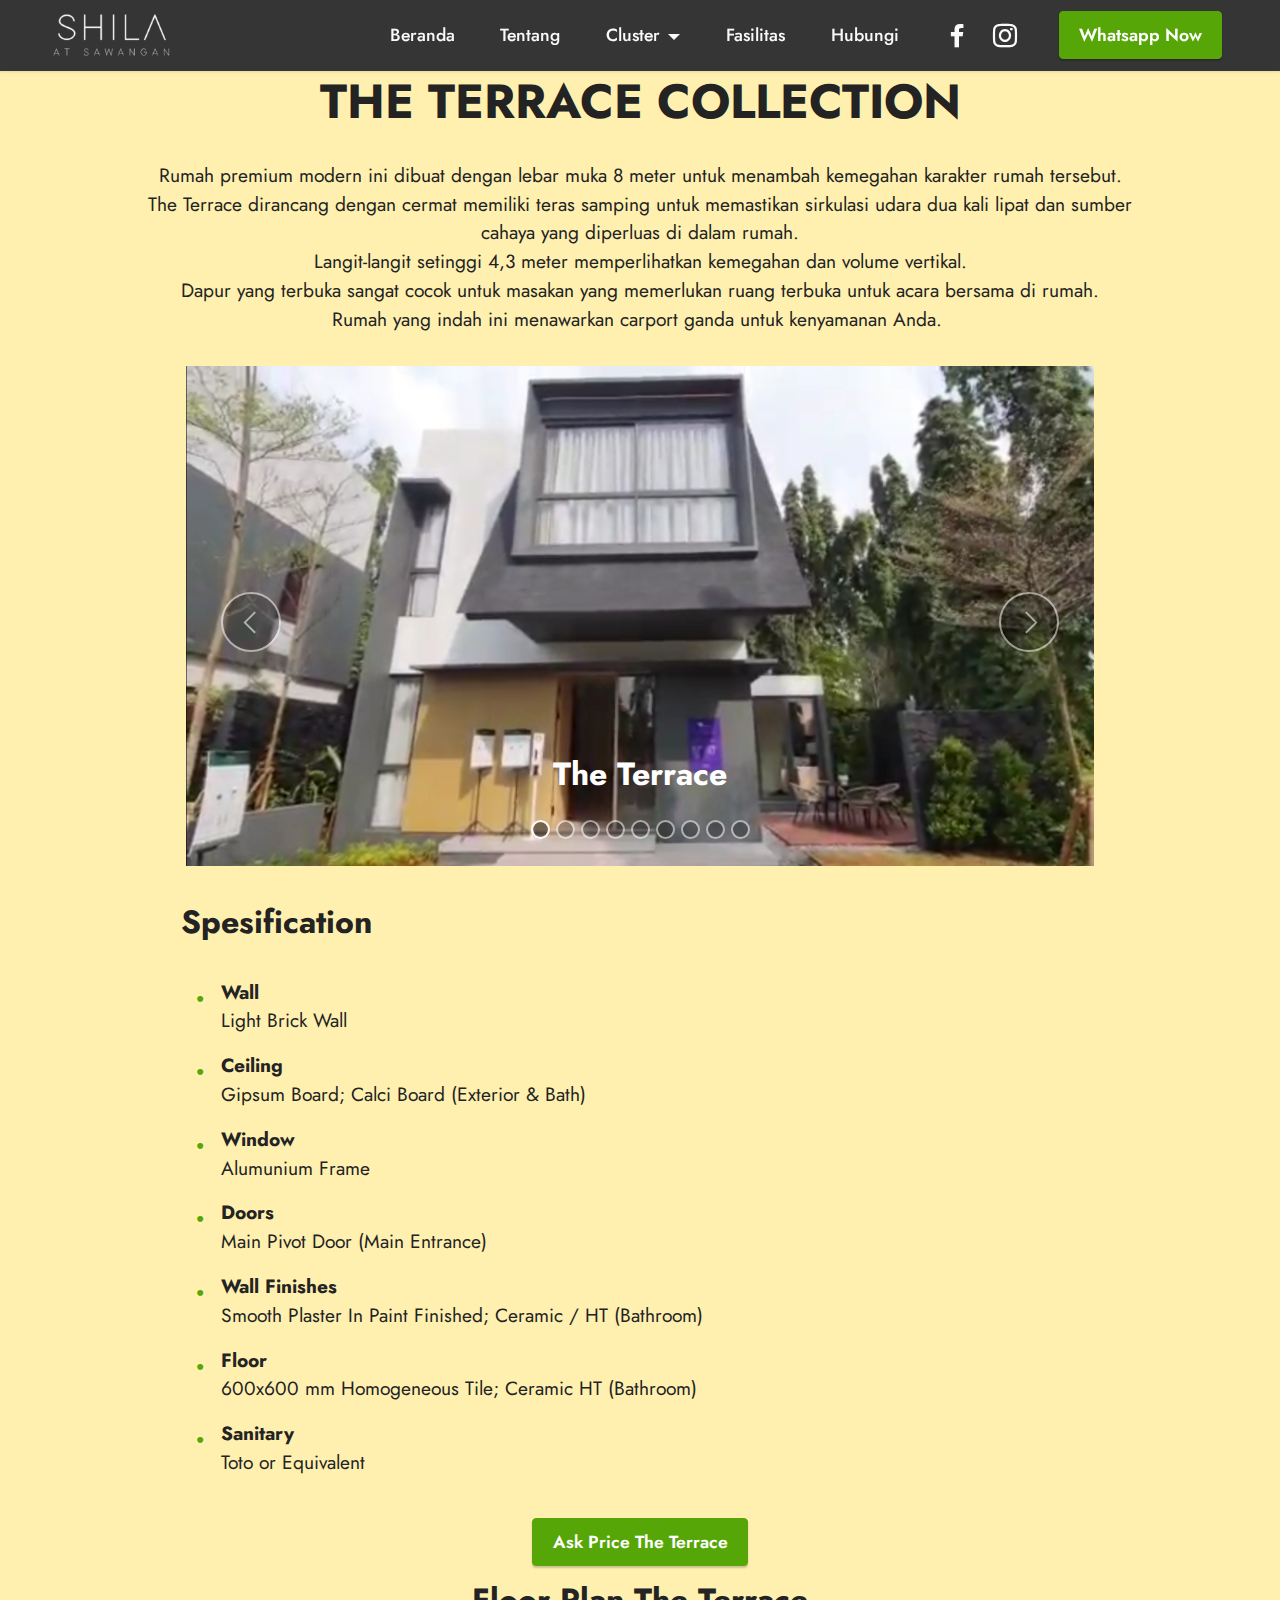
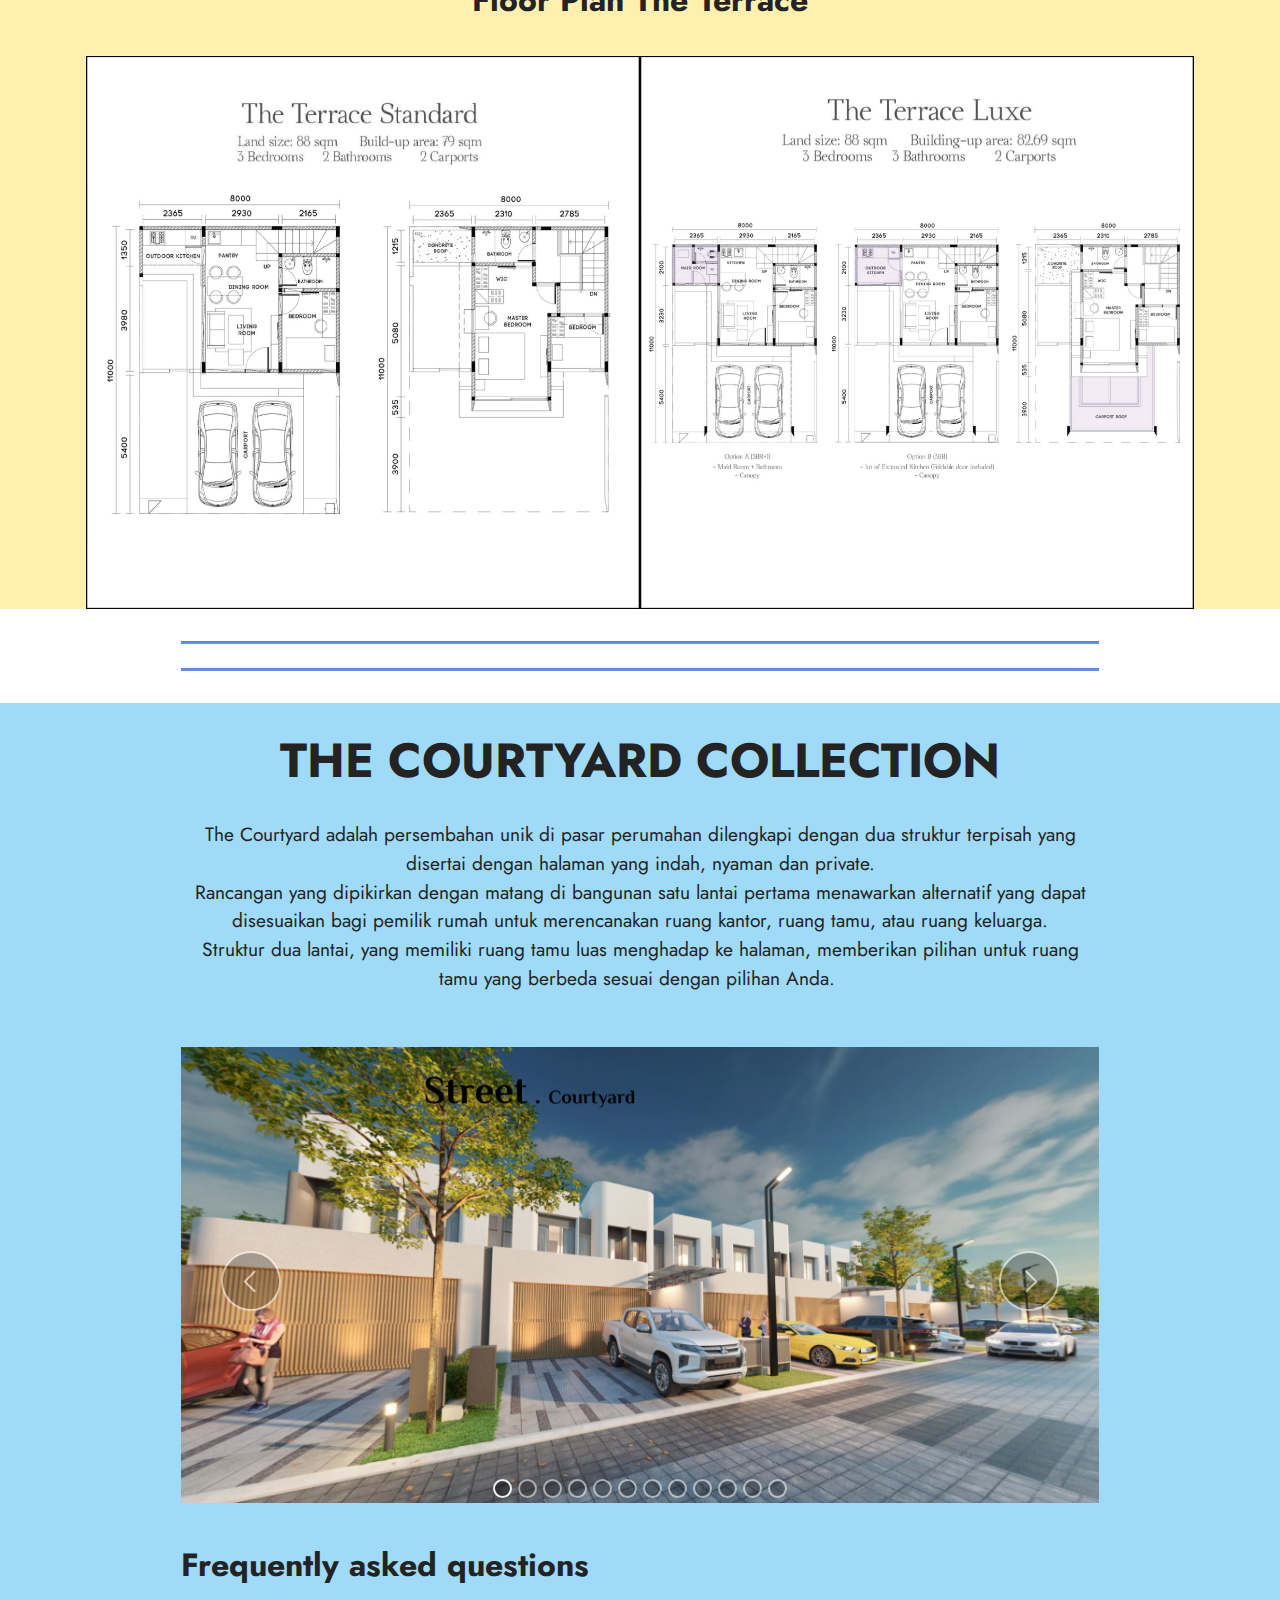
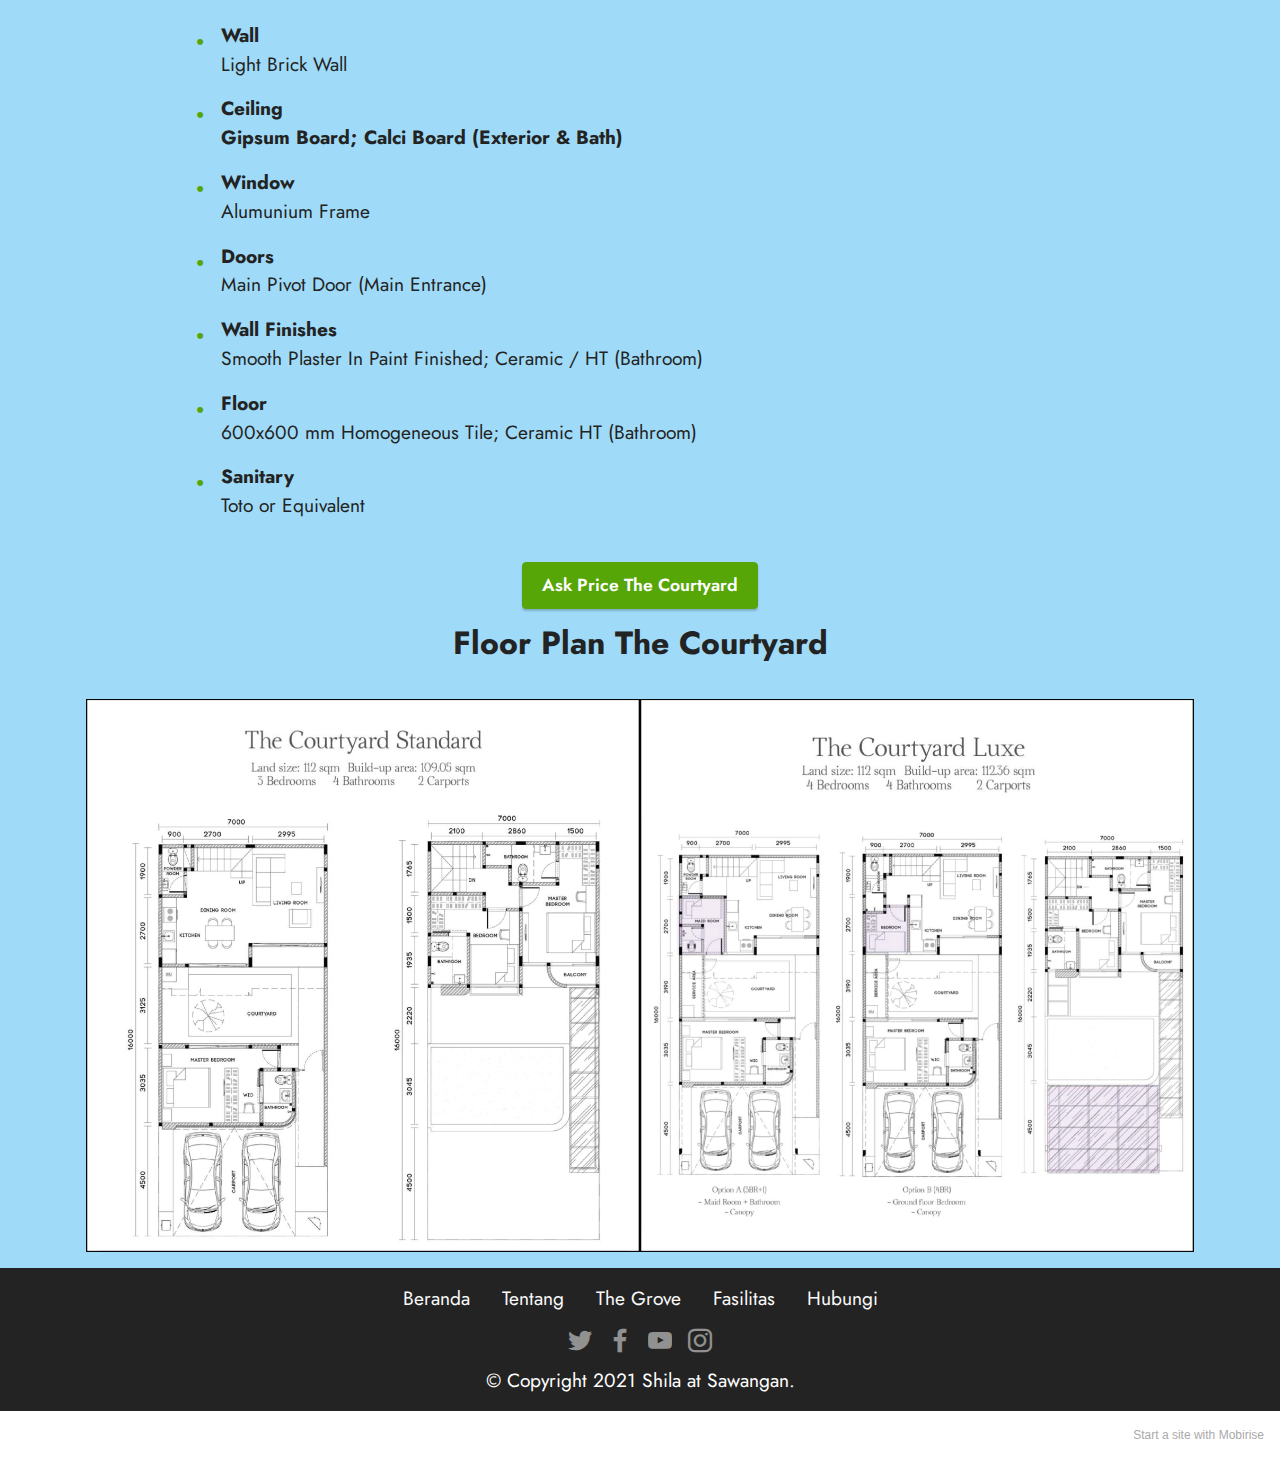
==== commit feaa78ba: "slider edit 1" ====
--- a/grove.html
+++ b/grove.html
@@ -97,12 +97,12 @@
     <div class="container">
         <div class="row justify-content-center">
             <div class="col-12 col-md-10">
-                <div class="carousel slide" id="sGla7x6E3Z" data-interval="5000">
+                <div class="carousel slide" id="sGldMAktXr" data-interval="5000">
                     
                     <ol class="carousel-indicators">
-                        <li data-slide-to="0" class="active" data-target="#sGla7x6E3Z"></li>
-                        <li data-slide-to="1" data-target="#sGla7x6E3Z"></li>
-                        <li data-slide-to="2" data-target="#sGla7x6E3Z"></li><li data-slide-to="3" data-target="#sGla7x6E3Z"></li><li data-slide-to="4" data-target="#sGla7x6E3Z"></li><li data-slide-to="5" data-target="#sGla7x6E3Z"></li><li data-slide-to="6" data-target="#sGla7x6E3Z"></li><li data-slide-to="7" data-target="#sGla7x6E3Z"></li><li data-slide-to="8" data-target="#sGla7x6E3Z"></li>
+                        <li data-slide-to="0" class="active" data-target="#sGldMAktXr"></li>
+                        <li data-slide-to="1" data-target="#sGldMAktXr"></li>
+                        <li data-slide-to="2" data-target="#sGldMAktXr"></li><li data-slide-to="3" data-target="#sGldMAktXr"></li><li data-slide-to="4" data-target="#sGldMAktXr"></li><li data-slide-to="5" data-target="#sGldMAktXr"></li><li data-slide-to="6" data-target="#sGldMAktXr"></li><li data-slide-to="7" data-target="#sGldMAktXr"></li><li data-slide-to="8" data-target="#sGldMAktXr"></li>
                     </ol>
                     <div class="carousel-inner">
                         <div class="carousel-item slider-image item active">
@@ -188,11 +188,11 @@
                             </div>
                         </div>
                     </div>
-                    <a class="carousel-control carousel-control-prev" role="button" data-slide="prev" href="#sGla7x6E3Z">
+                    <a class="carousel-control carousel-control-prev" role="button" data-slide="prev" href="#sGldMAktXr">
                         <span class="mobi-mbri mobi-mbri-arrow-prev" aria-hidden="true"></span>
                         <span class="sr-only">Previous</span>
                     </a>
-                    <a class="carousel-control carousel-control-next" role="button" data-slide="next" href="#sGla7x6E3Z">
+                    <a class="carousel-control carousel-control-next" role="button" data-slide="next" href="#sGldMAktXr">
                         <span class="mobi-mbri mobi-mbri-arrow-next" aria-hidden="true"></span>
                         <span class="sr-only">Next</span>
                     </a>
@@ -246,8 +246,8 @@
         </div>
         <div class="row mbr-gallery mt-4">
             <div class="col-12 col-md-6 col-lg-6 item gallery-image">
-                <div class="item-wrapper" data-toggle="modal" data-target="#sGla7zSDcK-modal">
-                    <img class="w-100" src="assets/images/the-terrace-standard-1.jpg" alt="The Terrace Standard" data-slide-to="0" data-target="#lb-sGla7zSDcK">
+                <div class="item-wrapper" data-toggle="modal" data-target="#sGldMD3ek8-modal">
+                    <img class="w-100" src="assets/images/the-terrace-standard-1.jpg" alt="The Terrace Standard" data-slide-to="0" data-target="#lb-sGldMD3ek8">
                     <div class="icon-wrapper">
                         <span class="mobi-mbri mobi-mbri-search mbr-iconfont mbr-iconfont-btn"></span>
                     </div>
@@ -255,8 +255,8 @@
                 
             </div>
             <div class="col-12 col-md-6 col-lg-6 item gallery-image">
-                <div class="item-wrapper" data-toggle="modal" data-target="#sGla7zSDcK-modal">
-                    <img class="w-100" src="assets/images/the-terrace-luxe-2.jpg" alt="The Terrace Luxe" data-slide-to="1" data-target="#lb-sGla7zSDcK">
+                <div class="item-wrapper" data-toggle="modal" data-target="#sGldMD3ek8-modal">
+                    <img class="w-100" src="assets/images/the-terrace-luxe-2.jpg" alt="The Terrace Luxe" data-slide-to="1" data-target="#lb-sGldMD3ek8">
                     <div class="icon-wrapper">
                         <span class="mobi-mbri mobi-mbri-search mbr-iconfont mbr-iconfont-btn"></span>
                     </div>
@@ -267,11 +267,11 @@
             
         </div>
 
-        <div class="modal mbr-slider" tabindex="-1" role="dialog" aria-hidden="true" id="sGla7zSDcK-modal">
+        <div class="modal mbr-slider" tabindex="-1" role="dialog" aria-hidden="true" id="sGldMD3ek8-modal">
             <div class="modal-dialog" role="document">
                 <div class="modal-content">
                     <div class="modal-body">
-                        <div class="carousel slide" id="lb-sGla7zSDcK" data-interval="5000">
+                        <div class="carousel slide" id="lb-sGldMD3ek8" data-interval="5000">
                             <div class="carousel-inner">
                                 <div class="carousel-item active">
                                     <img class="d-block w-100" src="assets/images/the-terrace-standard-1.jpg" alt="">
@@ -283,18 +283,18 @@
                                 
                             </div>
                             <ol class="carousel-indicators">
-                                <li data-slide-to="0" class="active" data-target="#lb-sGla7zSDcK"></li><li data-slide-to="1" class="active" data-target="#lb-sGla7zSDcK"></li>
+                                <li data-slide-to="0" class="active" data-target="#lb-sGldMD3ek8"></li><li data-slide-to="1" class="active" data-target="#lb-sGldMD3ek8"></li>
                                 
                                 
                                 
                             </ol>
                             <a role="button" href="" class="close" data-dismiss="modal" aria-label="Close">
                             </a>
-                            <a class="carousel-control-prev carousel-control" role="button" data-slide="prev" href="#lb-sGla7zSDcK">
+                            <a class="carousel-control-prev carousel-control" role="button" data-slide="prev" href="#lb-sGldMD3ek8">
                                 <span class="mobi-mbri mobi-mbri-arrow-prev" aria-hidden="true"></span>
                                 <span class="sr-only">Previous</span>
                             </a>
-                            <a class="carousel-control-next carousel-control" role="button" data-slide="next" href="#lb-sGla7zSDcK">
+                            <a class="carousel-control-next carousel-control" role="button" data-slide="next" href="#lb-sGldMD3ek8">
                                 <span class="mobi-mbri mobi-mbri-arrow-next" aria-hidden="true"></span>
                                 <span class="sr-only">Next</span>
                             </a>
@@ -343,12 +343,12 @@
     <div class="container">
         <div class="row justify-content-center">
             <div class="col-12 col-md-10">
-                <div class="carousel slide" id="sGla7CNftn" data-ride="carousel" data-interval="3000">
+                <div class="carousel slide" id="sGldMFYEKU" data-ride="carousel" data-interval="3000">
                     
                     <ol class="carousel-indicators">
-                        <li data-slide-to="0" class="active" data-target="#sGla7CNftn"></li>
-                        <li data-slide-to="1" data-target="#sGla7CNftn"></li>
-                        <li data-slide-to="2" data-target="#sGla7CNftn"></li><li data-slide-to="3" data-target="#sGla7CNftn"></li><li data-slide-to="4" data-target="#sGla7CNftn"></li><li data-slide-to="5" data-target="#sGla7CNftn"></li><li data-slide-to="6" data-target="#sGla7CNftn"></li><li data-slide-to="7" data-target="#sGla7CNftn"></li><li data-slide-to="8" data-target="#sGla7CNftn"></li><li data-slide-to="9" data-target="#sGla7CNftn"></li><li data-slide-to="10" data-target="#sGla7CNftn"></li><li data-slide-to="11" data-target="#sGla7CNftn"></li>
+                        <li data-slide-to="0" class="active" data-target="#sGldMFYEKU"></li>
+                        <li data-slide-to="1" data-target="#sGldMFYEKU"></li>
+                        <li data-slide-to="2" data-target="#sGldMFYEKU"></li><li data-slide-to="3" data-target="#sGldMFYEKU"></li><li data-slide-to="4" data-target="#sGldMFYEKU"></li><li data-slide-to="5" data-target="#sGldMFYEKU"></li><li data-slide-to="6" data-target="#sGldMFYEKU"></li><li data-slide-to="7" data-target="#sGldMFYEKU"></li><li data-slide-to="8" data-target="#sGldMFYEKU"></li><li data-slide-to="9" data-target="#sGldMFYEKU"></li><li data-slide-to="10" data-target="#sGldMFYEKU"></li><li data-slide-to="11" data-target="#sGldMFYEKU"></li>
                     </ol>
                     <div class="carousel-inner">
                         <div class="carousel-item slider-image item active">
@@ -415,11 +415,11 @@
                             </div>
                         </div>
                     </div>
-                    <a class="carousel-control carousel-control-prev" role="button" data-slide="prev" href="#sGla7CNftn">
+                    <a class="carousel-control carousel-control-prev" role="button" data-slide="prev" href="#sGldMFYEKU">
                         <span class="mobi-mbri mobi-mbri-arrow-prev" aria-hidden="true"></span>
                         <span class="sr-only">Previous</span>
                     </a>
-                    <a class="carousel-control carousel-control-next" role="button" data-slide="next" href="#sGla7CNftn">
+                    <a class="carousel-control carousel-control-next" role="button" data-slide="next" href="#sGldMFYEKU">
                         <span class="mobi-mbri mobi-mbri-arrow-next" aria-hidden="true"></span>
                         <span class="sr-only">Next</span>
                     </a>
@@ -476,8 +476,8 @@
         </div>
         <div class="row mbr-gallery mt-4">
             <div class="col-12 col-md-6 col-lg-6 item gallery-image">
-                <div class="item-wrapper" data-toggle="modal" data-target="#sGla7J4Mbv-modal">
-                    <img class="w-100" src="assets/images/the-courtyard-standard-1.jpg" alt="The Courtyard Standard" data-slide-to="0" data-target="#lb-sGla7J4Mbv">
+                <div class="item-wrapper" data-toggle="modal" data-target="#sGldMIn16v-modal">
+                    <img class="w-100" src="assets/images/the-courtyard-standard-1.jpg" alt="The Courtyard Standard" data-slide-to="0" data-target="#lb-sGldMIn16v">
                     <div class="icon-wrapper">
                         <span class="mobi-mbri mobi-mbri-search mbr-iconfont mbr-iconfont-btn"></span>
                     </div>
@@ -485,8 +485,8 @@
                 
             </div>
             <div class="col-12 col-md-6 col-lg-6 item gallery-image">
-                <div class="item-wrapper" data-toggle="modal" data-target="#sGla7J4Mbv-modal">
-                    <img class="w-100" src="assets/images/the-courtyard-luxe-1.jpg" alt="The Courtyard Luxe" data-slide-to="1" data-target="#lb-sGla7J4Mbv">
+                <div class="item-wrapper" data-toggle="modal" data-target="#sGldMIn16v-modal">
+                    <img class="w-100" src="assets/images/the-courtyard-luxe-1.jpg" alt="The Courtyard Luxe" data-slide-to="1" data-target="#lb-sGldMIn16v">
                     <div class="icon-wrapper">
                         <span class="mobi-mbri mobi-mbri-search mbr-iconfont mbr-iconfont-btn"></span>
                     </div>
@@ -497,11 +497,11 @@
             
         </div>
 
-        <div class="modal mbr-slider" tabindex="-1" role="dialog" aria-hidden="true" id="sGla7J4Mbv-modal">
+        <div class="modal mbr-slider" tabindex="-1" role="dialog" aria-hidden="true" id="sGldMIn16v-modal">
             <div class="modal-dialog" role="document">
                 <div class="modal-content">
                     <div class="modal-body">
-                        <div class="carousel slide" id="lb-sGla7J4Mbv" data-interval="5000">
+                        <div class="carousel slide" id="lb-sGldMIn16v" data-interval="5000">
                             <div class="carousel-inner">
                                 <div class="carousel-item active">
                                     <img class="d-block w-100" src="assets/images/the-courtyard-standard-1.jpg" alt="">
@@ -513,18 +513,18 @@
                                 
                             </div>
                             <ol class="carousel-indicators">
-                                <li data-slide-to="0" class="active" data-target="#lb-sGla7J4Mbv"></li>
-                                <li data-slide-to="1" data-target="#lb-sGla7J4Mbv"></li>
+                                <li data-slide-to="0" class="active" data-target="#lb-sGldMIn16v"></li>
+                                <li data-slide-to="1" data-target="#lb-sGldMIn16v"></li>
                                 
                                 
                             </ol>
                             <a role="button" href="" class="close" data-dismiss="modal" aria-label="Close">
                             </a>
-                            <a class="carousel-control-prev carousel-control" role="button" data-slide="prev" href="#lb-sGla7J4Mbv">
+                            <a class="carousel-control-prev carousel-control" role="button" data-slide="prev" href="#lb-sGldMIn16v">
                                 <span class="mobi-mbri mobi-mbri-arrow-prev" aria-hidden="true"></span>
                                 <span class="sr-only">Previous</span>
                             </a>
-                            <a class="carousel-control-next carousel-control" role="button" data-slide="next" href="#lb-sGla7J4Mbv">
+                            <a class="carousel-control-next carousel-control" role="button" data-slide="next" href="#lb-sGldMIn16v">
                                 <span class="mobi-mbri mobi-mbri-arrow-next" aria-hidden="true"></span>
                                 <span class="sr-only">Next</span>
                             </a>
@@ -587,7 +587,7 @@
             </div>
         </div>
     </div>
-</section><section style="background-color: #fff; font-family: -apple-system, BlinkMacSystemFont, 'Segoe UI', 'Roboto', 'Helvetica Neue', Arial, sans-serif; color:#aaa; font-size:12px; padding: 0; align-items: center; display: flex;"><a href="https://mobirise.site/q" style="flex: 1 1; height: 3rem; padding-left: 1rem;"></a><p style="flex: 0 0 auto; margin:0; padding-right:1rem;">Page was <a href="https://mobirise.site/g" style="color:#aaa;">created</a> with Mobirise</p></section><script src="assets/web/assets/jquery/jquery.min.js"></script>  <script src="assets/popper/popper.min.js"></script>  <script src="assets/tether/tether.min.js"></script>  <script src="assets/bootstrap/js/bootstrap.min.js"></script>  <script src="assets/smoothscroll/smooth-scroll.js"></script>  <script src="assets/dropdown/js/nav-dropdown.js"></script>  <script src="assets/dropdown/js/navbar-dropdown.js"></script>  <script src="assets/touchswipe/jquery.touch-swipe.min.js"></script>  <script src="assets/theme/js/script.js"></script>  
+</section><section style="background-color: #fff; font-family: -apple-system, BlinkMacSystemFont, 'Segoe UI', 'Roboto', 'Helvetica Neue', Arial, sans-serif; color:#aaa; font-size:12px; padding: 0; align-items: center; display: flex;"><a href="https://mobirise.site/t" style="flex: 1 1; height: 3rem; padding-left: 1rem;"></a><p style="flex: 0 0 auto; margin:0; padding-right:1rem;">Start a site with <a href="https://mobirise.site/z" style="color:#aaa;">Mobirise</a></p></section><script src="assets/web/assets/jquery/jquery.min.js"></script>  <script src="assets/popper/popper.min.js"></script>  <script src="assets/tether/tether.min.js"></script>  <script src="assets/bootstrap/js/bootstrap.min.js"></script>  <script src="assets/smoothscroll/smooth-scroll.js"></script>  <script src="assets/dropdown/js/nav-dropdown.js"></script>  <script src="assets/dropdown/js/navbar-dropdown.js"></script>  <script src="assets/touchswipe/jquery.touch-swipe.min.js"></script>  <script src="assets/theme/js/script.js"></script>  
   
   
 </body>
--- a/assets/mobirise/css/mbr-additional.css
+++ b/assets/mobirise/css/mbr-additional.css
@@ -2817,55 +2817,73 @@
   text-align: left;
   color: #000000;
 }
-.cid-sFdTGETBrg {
+.cid-sGlb9aMwnH {
   padding-top: 0rem;
   padding-bottom: 0rem;
-  background-color: #fafafa;
-}
-.cid-sFdTGETBrg .carousel {
-  height: 800px;
-}
-.cid-sFdTGETBrg .carousel img {
-  width: 100%;
-  height: 100%;
-  object-fit: cover;
-}
-.cid-sFdTGETBrg .carousel-item,
-.cid-sFdTGETBrg .carousel-inner {
-  height: 100%;
-}
-.cid-sFdTGETBrg .mbr-overlay {
+  background-color: #ffffff;
+}
+.cid-sGlb9aMwnH .mbr-overlay {
   z-index: 1;
 }
-.cid-sFdTGETBrg .carousel-caption {
+@media (min-width: 992px) {
+  .cid-sGlb9aMwnH .carousel {
+    min-height: 600px;
+  }
+  .cid-sGlb9aMwnH .carousel img {
+    max-height: 600px;
+    object-fit: contain;
+  }
+}
+@media (max-width: 991px) and (min-width: 768px) {
+  .cid-sGlb9aMwnH .carousel {
+    min-height: 390px;
+  }
+  .cid-sGlb9aMwnH .carousel img {
+    max-height: 390px;
+    object-fit: contain;
+  }
+}
+@media (max-width: 767px) {
+  .cid-sGlb9aMwnH .carousel {
+    min-height: 330px;
+  }
+  .cid-sGlb9aMwnH .carousel img {
+    max-height: 330px;
+    object-fit: contain;
+  }
+  .cid-sGlb9aMwnH .container .carousel-control {
+    margin-bottom: 0;
+  }
+  .cid-sGlb9aMwnH .content-slider-wrap {
+    width: 100% !important;
+  }
+}
+.cid-sGlb9aMwnH .carousel,
+.cid-sGlb9aMwnH .carousel-inner {
+  display: flex;
+  align-items: center;
+}
+.cid-sGlb9aMwnH .item-wrapper {
+  width: 100%;
+}
+.cid-sGlb9aMwnH .carousel-caption {
   bottom: 40px;
 }
-.cid-sFdTGETBrg .mobi-mbri-arrow-next {
-  margin-left: 5px;
-}
-.cid-sFdTGETBrg .mobi-mbri-arrow-prev {
-  margin-right: 5px;
-}
-.cid-sFdTGETBrg .carousel-control:hover {
+.cid-sGlb9aMwnH .carousel-control:hover {
   background: #1b1b1b;
   color: #fff;
   opacity: 1;
 }
-.cid-sFdTGETBrg .item-wrapper {
-  width: 100%;
-}
-@media (max-width: 767px) {
-  .cid-sFdTGETBrg .container .carousel-control {
-    margin-bottom: 0;
-  }
-  .cid-sFdTGETBrg .content-slider-wrap {
-    width: 100% !important;
-  }
-}
-.cid-sFdTGETBrg .container .carousel-indicators {
+.cid-sGlb9aMwnH .mobi-mbri-arrow-next {
+  margin-left: 5px;
+}
+.cid-sGlb9aMwnH .mobi-mbri-arrow-prev {
+  margin-right: 5px;
+}
+.cid-sGlb9aMwnH .container .carousel-indicators {
   margin-bottom: 3px;
 }
-.cid-sFdTGETBrg .carousel-control {
+.cid-sGlb9aMwnH .carousel-control {
   top: 50%;
   width: 60px;
   height: 60px;
@@ -2876,26 +2894,26 @@
   border-radius: 50%;
   transition: all 0.3s;
 }
-.cid-sFdTGETBrg .carousel-control.carousel-control-prev {
+.cid-sGlb9aMwnH .carousel-control.carousel-control-prev {
   left: 0;
   margin-left: 2.5rem;
 }
-.cid-sFdTGETBrg .carousel-control.carousel-control-next {
+.cid-sGlb9aMwnH .carousel-control.carousel-control-next {
   right: 0;
   margin-right: 2.5rem;
 }
 @media (max-width: 767px) {
-  .cid-sFdTGETBrg .carousel-control {
+  .cid-sGlb9aMwnH .carousel-control {
     top: auto;
     bottom: 1rem;
   }
 }
-.cid-sFdTGETBrg .carousel-indicators {
+.cid-sGlb9aMwnH .carousel-indicators {
   position: absolute;
   bottom: 0;
   margin-bottom: 1.5rem !important;
 }
-.cid-sFdTGETBrg .carousel-indicators li {
+.cid-sGlb9aMwnH .carousel-indicators li {
   max-width: 15px;
   height: 15px;
   width: 15px;
@@ -2907,15 +2925,15 @@
   opacity: 0.5;
   transition: all 0.3s;
 }
-.cid-sFdTGETBrg .carousel-indicators li.active,
-.cid-sFdTGETBrg .carousel-indicators li:hover {
+.cid-sGlb9aMwnH .carousel-indicators li.active,
+.cid-sGlb9aMwnH .carousel-indicators li:hover {
   opacity: 0.9;
 }
-.cid-sFdTGETBrg .carousel-indicators li::after,
-.cid-sFdTGETBrg .carousel-indicators li::before {
+.cid-sGlb9aMwnH .carousel-indicators li::after,
+.cid-sGlb9aMwnH .carousel-indicators li::before {
   content: none;
 }
-.cid-sFdTGETBrg .carousel-indicators.ie-fix {
+.cid-sGlb9aMwnH .carousel-indicators.ie-fix {
   left: 50%;
   display: block;
   width: 60%;
@@ -2923,7 +2941,7 @@
   text-align: center;
 }
 @media (max-width: 768px) {
-  .cid-sFdTGETBrg .carousel-indicators {
+  .cid-sGlb9aMwnH .carousel-indicators {
     display: none !important;
   }
 }
--- a/assets/mobirise/css/mbr-additional.css
+++ b/assets/mobirise/css/mbr-additional.css
@@ -2817,55 +2817,73 @@
   text-align: left;
   color: #000000;
 }
-.cid-sFdTGETBrg {
+.cid-sGlb9aMwnH {
   padding-top: 0rem;
   padding-bottom: 0rem;
-  background-color: #fafafa;
-}
-.cid-sFdTGETBrg .carousel {
-  height: 800px;
-}
-.cid-sFdTGETBrg .carousel img {
-  width: 100%;
-  height: 100%;
-  object-fit: cover;
-}
-.cid-sFdTGETBrg .carousel-item,
-.cid-sFdTGETBrg .carousel-inner {
-  height: 100%;
-}
-.cid-sFdTGETBrg .mbr-overlay {
+  background-color: #ffffff;
+}
+.cid-sGlb9aMwnH .mbr-overlay {
   z-index: 1;
 }
-.cid-sFdTGETBrg .carousel-caption {
+@media (min-width: 992px) {
+  .cid-sGlb9aMwnH .carousel {
+    min-height: 600px;
+  }
+  .cid-sGlb9aMwnH .carousel img {
+    max-height: 600px;
+    object-fit: contain;
+  }
+}
+@media (max-width: 991px) and (min-width: 768px) {
+  .cid-sGlb9aMwnH .carousel {
+    min-height: 390px;
+  }
+  .cid-sGlb9aMwnH .carousel img {
+    max-height: 390px;
+    object-fit: contain;
+  }
+}
+@media (max-width: 767px) {
+  .cid-sGlb9aMwnH .carousel {
+    min-height: 330px;
+  }
+  .cid-sGlb9aMwnH .carousel img {
+    max-height: 330px;
+    object-fit: contain;
+  }
+  .cid-sGlb9aMwnH .container .carousel-control {
+    margin-bottom: 0;
+  }
+  .cid-sGlb9aMwnH .content-slider-wrap {
+    width: 100% !important;
+  }
+}
+.cid-sGlb9aMwnH .carousel,
+.cid-sGlb9aMwnH .carousel-inner {
+  display: flex;
+  align-items: center;
+}
+.cid-sGlb9aMwnH .item-wrapper {
+  width: 100%;
+}
+.cid-sGlb9aMwnH .carousel-caption {
   bottom: 40px;
 }
-.cid-sFdTGETBrg .mobi-mbri-arrow-next {
-  margin-left: 5px;
-}
-.cid-sFdTGETBrg .mobi-mbri-arrow-prev {
-  margin-right: 5px;
-}
-.cid-sFdTGETBrg .carousel-control:hover {
+.cid-sGlb9aMwnH .carousel-control:hover {
   background: #1b1b1b;
   color: #fff;
   opacity: 1;
 }
-.cid-sFdTGETBrg .item-wrapper {
-  width: 100%;
-}
-@media (max-width: 767px) {
-  .cid-sFdTGETBrg .container .carousel-control {
-    margin-bottom: 0;
-  }
-  .cid-sFdTGETBrg .content-slider-wrap {
-    width: 100% !important;
-  }
-}
-.cid-sFdTGETBrg .container .carousel-indicators {
+.cid-sGlb9aMwnH .mobi-mbri-arrow-next {
+  margin-left: 5px;
+}
+.cid-sGlb9aMwnH .mobi-mbri-arrow-prev {
+  margin-right: 5px;
+}
+.cid-sGlb9aMwnH .container .carousel-indicators {
   margin-bottom: 3px;
 }
-.cid-sFdTGETBrg .carousel-control {
+.cid-sGlb9aMwnH .carousel-control {
   top: 50%;
   width: 60px;
   height: 60px;
@@ -2876,26 +2894,26 @@
   border-radius: 50%;
   transition: all 0.3s;
 }
-.cid-sFdTGETBrg .carousel-control.carousel-control-prev {
+.cid-sGlb9aMwnH .carousel-control.carousel-control-prev {
   left: 0;
   margin-left: 2.5rem;
 }
-.cid-sFdTGETBrg .carousel-control.carousel-control-next {
+.cid-sGlb9aMwnH .carousel-control.carousel-control-next {
   right: 0;
   margin-right: 2.5rem;
 }
 @media (max-width: 767px) {
-  .cid-sFdTGETBrg .carousel-control {
+  .cid-sGlb9aMwnH .carousel-control {
     top: auto;
     bottom: 1rem;
   }
 }
-.cid-sFdTGETBrg .carousel-indicators {
+.cid-sGlb9aMwnH .carousel-indicators {
   position: absolute;
   bottom: 0;
   margin-bottom: 1.5rem !important;
 }
-.cid-sFdTGETBrg .carousel-indicators li {
+.cid-sGlb9aMwnH .carousel-indicators li {
   max-width: 15px;
   height: 15px;
   width: 15px;
@@ -2907,15 +2925,15 @@
   opacity: 0.5;
   transition: all 0.3s;
 }
-.cid-sFdTGETBrg .carousel-indicators li.active,
-.cid-sFdTGETBrg .carousel-indicators li:hover {
+.cid-sGlb9aMwnH .carousel-indicators li.active,
+.cid-sGlb9aMwnH .carousel-indicators li:hover {
   opacity: 0.9;
 }
-.cid-sFdTGETBrg .carousel-indicators li::after,
-.cid-sFdTGETBrg .carousel-indicators li::before {
+.cid-sGlb9aMwnH .carousel-indicators li::after,
+.cid-sGlb9aMwnH .carousel-indicators li::before {
   content: none;
 }
-.cid-sFdTGETBrg .carousel-indicators.ie-fix {
+.cid-sGlb9aMwnH .carousel-indicators.ie-fix {
   left: 50%;
   display: block;
   width: 60%;
@@ -2923,7 +2941,7 @@
   text-align: center;
 }
 @media (max-width: 768px) {
-  .cid-sFdTGETBrg .carousel-indicators {
+  .cid-sGlb9aMwnH .carousel-indicators {
     display: none !important;
   }
 }
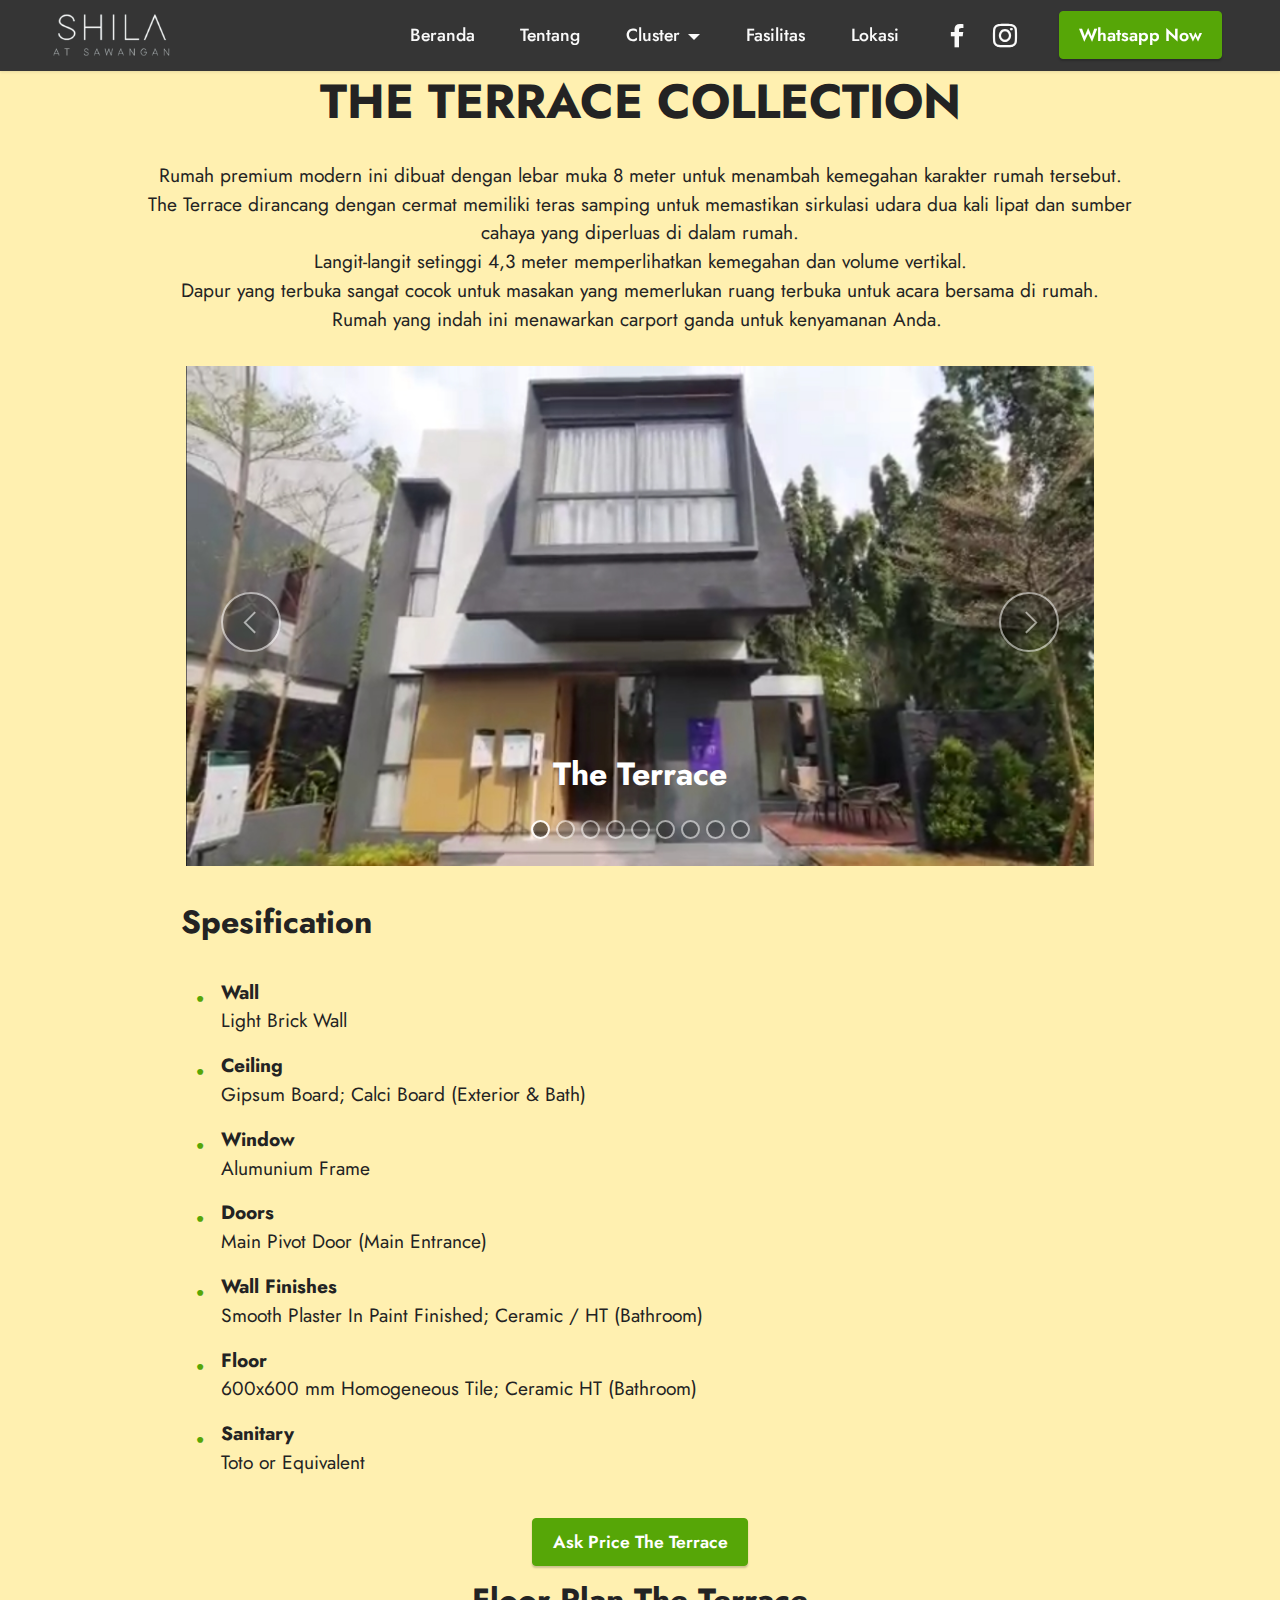
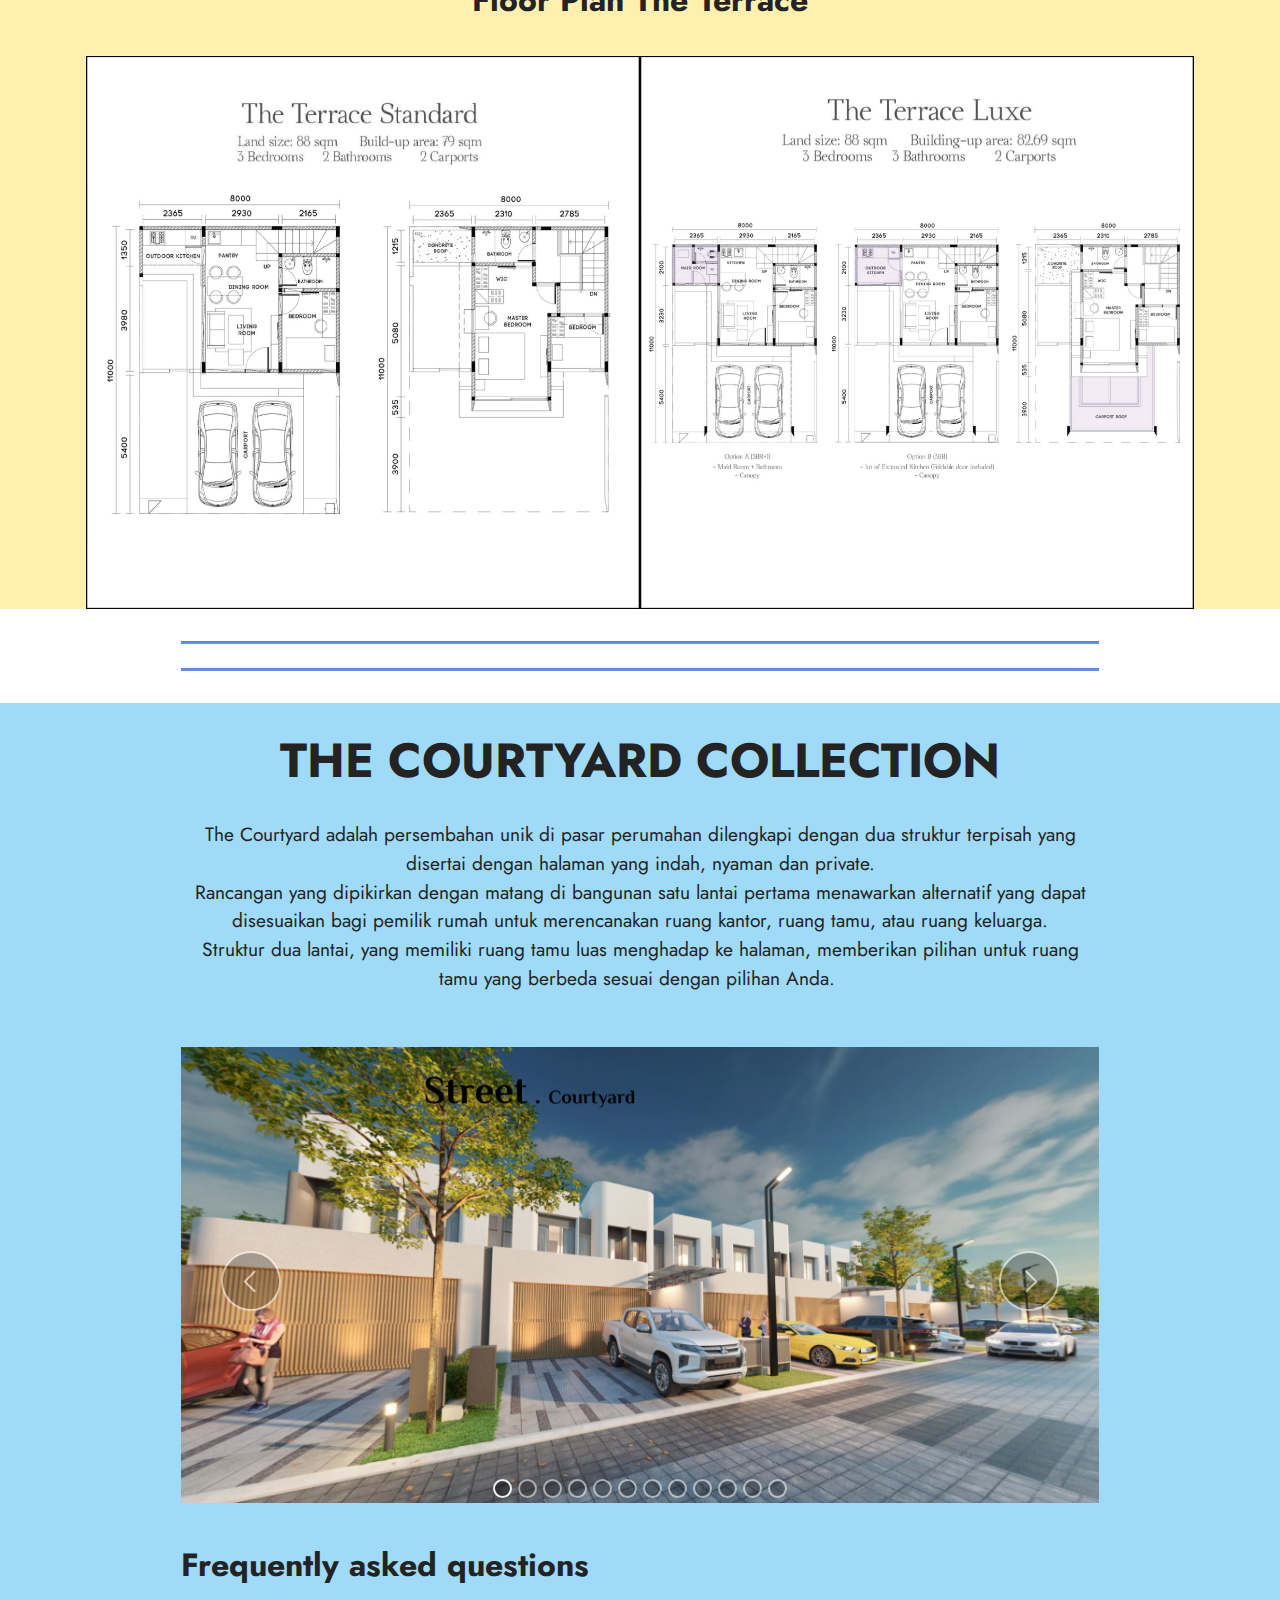
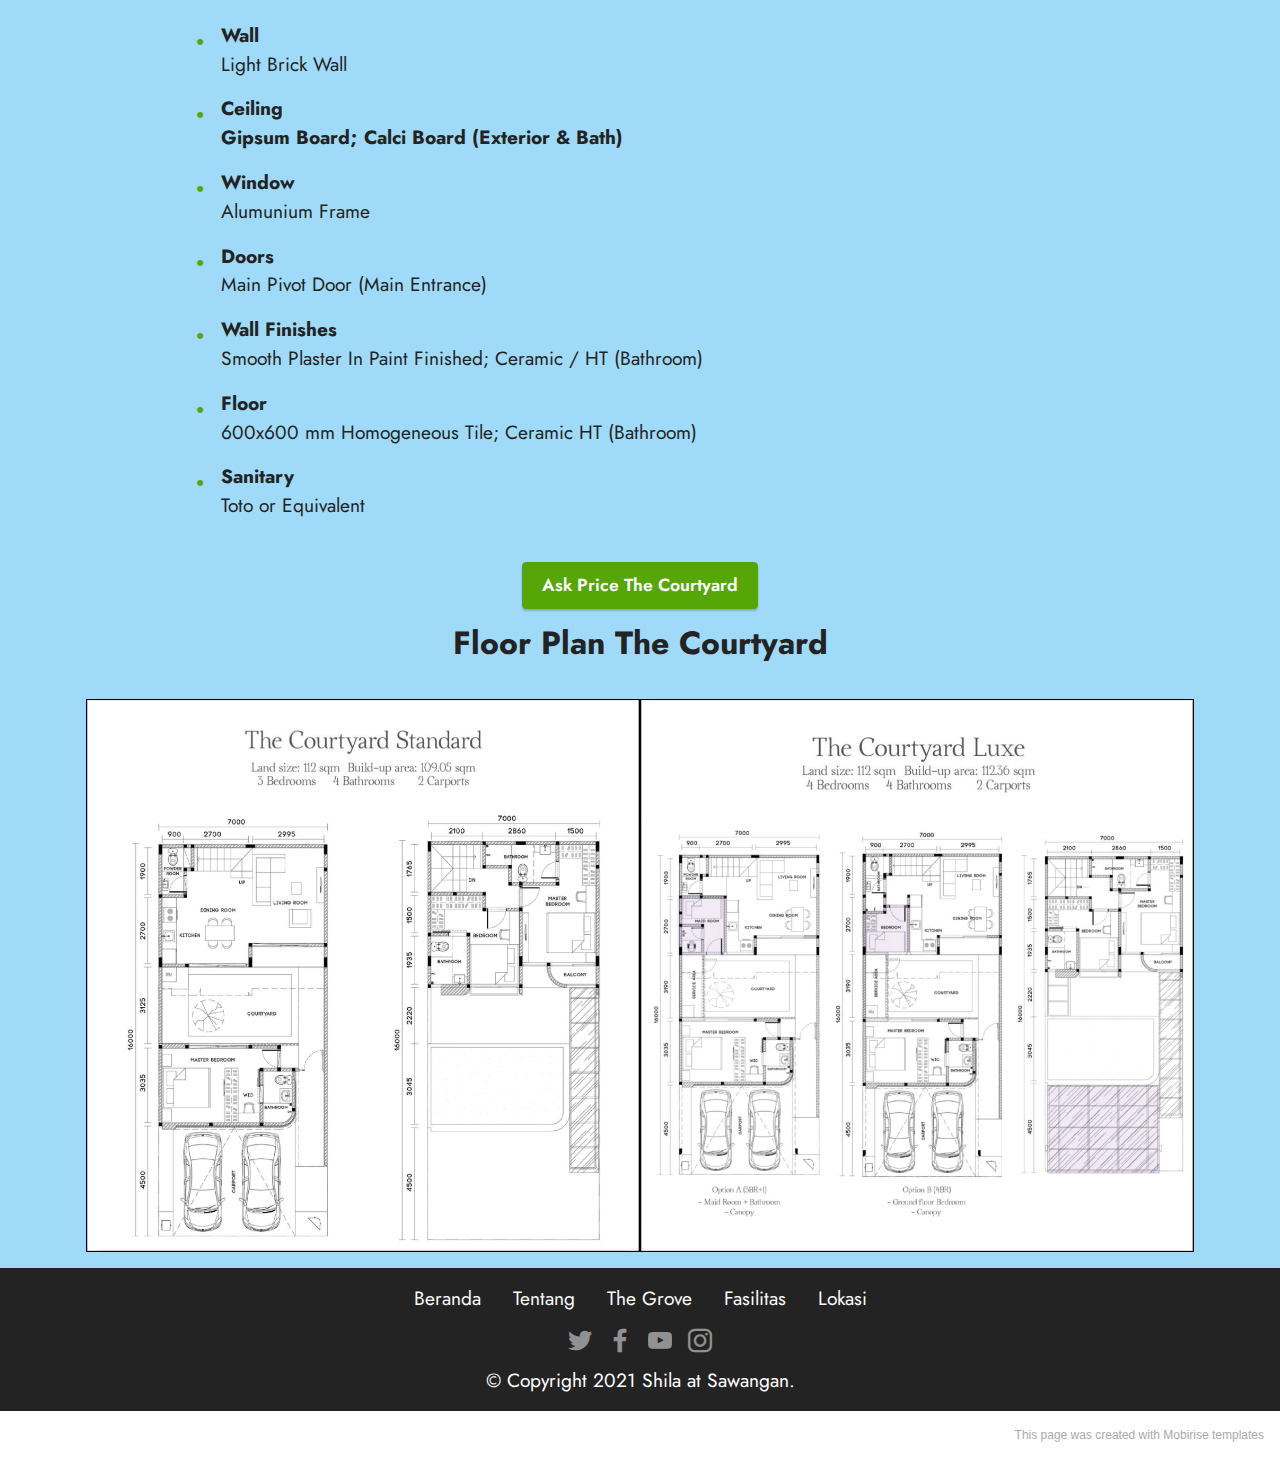
==== commit 92eb238a: "final request 2" ====
--- a/grove.html
+++ b/grove.html
@@ -53,7 +53,7 @@
                     <li class="nav-item"><a class="nav-link link text-white text-primary display-4" href="tentang.html">
                             Tentang</a></li>
                     <li class="nav-item dropdown"><a class="nav-link link text-white text-primary dropdown-toggle display-4" href="#" data-toggle="dropdown-submenu" aria-expanded="false">Cluster</a><div class="dropdown-menu"><a class="text-white text-primary dropdown-item display-4" href="grove.html" aria-expanded="false">The Grove (Available)</a><a class="text-white text-primary dropdown-item display-4" href="grove.html">The Forest (Sold Out)<br></a><a class="text-white text-primary dropdown-item display-4" href="#" aria-expanded="false">Southlake (Sold Out)</a><a class="text-white text-primary dropdown-item display-4" href="#" aria-expanded="false">The Tillia (Coming Soon)</a></div>
-                    </li><li class="nav-item"><a class="nav-link link text-white text-primary display-4" href="index.html#features13-g">Fasilitas</a></li><li class="nav-item"><a class="nav-link link text-white text-primary display-4" href="index.html#contacts3-o">Hubungi</a></li></ul>
+                    </li><li class="nav-item"><a class="nav-link link text-white text-primary display-4" href="index.html#features13-g">Fasilitas</a></li><li class="nav-item"><a class="nav-link link text-white text-primary display-4" href="index.html#image3-x">Lokasi</a></li></ul>
                 <div class="icons-menu">
                     <a class="iconfont-wrapper" href="https://mobiri.se" target="_blank">
                         <span class="p-2 mbr-iconfont socicon-facebook socicon" style="color: rgb(250, 250, 250); fill: rgb(250, 250, 250);"></span>
@@ -97,12 +97,12 @@
     <div class="container">
         <div class="row justify-content-center">
             <div class="col-12 col-md-10">
-                <div class="carousel slide" id="sGldMAktXr" data-interval="5000">
+                <div class="carousel slide" id="sGlnKwuTBL" data-interval="5000">
                     
                     <ol class="carousel-indicators">
-                        <li data-slide-to="0" class="active" data-target="#sGldMAktXr"></li>
-                        <li data-slide-to="1" data-target="#sGldMAktXr"></li>
-                        <li data-slide-to="2" data-target="#sGldMAktXr"></li><li data-slide-to="3" data-target="#sGldMAktXr"></li><li data-slide-to="4" data-target="#sGldMAktXr"></li><li data-slide-to="5" data-target="#sGldMAktXr"></li><li data-slide-to="6" data-target="#sGldMAktXr"></li><li data-slide-to="7" data-target="#sGldMAktXr"></li><li data-slide-to="8" data-target="#sGldMAktXr"></li>
+                        <li data-slide-to="0" class="active" data-target="#sGlnKwuTBL"></li>
+                        <li data-slide-to="1" data-target="#sGlnKwuTBL"></li>
+                        <li data-slide-to="2" data-target="#sGlnKwuTBL"></li><li data-slide-to="3" data-target="#sGlnKwuTBL"></li><li data-slide-to="4" data-target="#sGlnKwuTBL"></li><li data-slide-to="5" data-target="#sGlnKwuTBL"></li><li data-slide-to="6" data-target="#sGlnKwuTBL"></li><li data-slide-to="7" data-target="#sGlnKwuTBL"></li><li data-slide-to="8" data-target="#sGlnKwuTBL"></li>
                     </ol>
                     <div class="carousel-inner">
                         <div class="carousel-item slider-image item active">
@@ -188,11 +188,11 @@
                             </div>
                         </div>
                     </div>
-                    <a class="carousel-control carousel-control-prev" role="button" data-slide="prev" href="#sGldMAktXr">
+                    <a class="carousel-control carousel-control-prev" role="button" data-slide="prev" href="#sGlnKwuTBL">
                         <span class="mobi-mbri mobi-mbri-arrow-prev" aria-hidden="true"></span>
                         <span class="sr-only">Previous</span>
                     </a>
-                    <a class="carousel-control carousel-control-next" role="button" data-slide="next" href="#sGldMAktXr">
+                    <a class="carousel-control carousel-control-next" role="button" data-slide="next" href="#sGlnKwuTBL">
                         <span class="mobi-mbri mobi-mbri-arrow-next" aria-hidden="true"></span>
                         <span class="sr-only">Next</span>
                     </a>
@@ -246,8 +246,8 @@
         </div>
         <div class="row mbr-gallery mt-4">
             <div class="col-12 col-md-6 col-lg-6 item gallery-image">
-                <div class="item-wrapper" data-toggle="modal" data-target="#sGldMD3ek8-modal">
-                    <img class="w-100" src="assets/images/the-terrace-standard-1.jpg" alt="The Terrace Standard" data-slide-to="0" data-target="#lb-sGldMD3ek8">
+                <div class="item-wrapper" data-toggle="modal" data-target="#sGlnKztKJM-modal">
+                    <img class="w-100" src="assets/images/the-terrace-standard-1.jpg" alt="The Terrace Standard" data-slide-to="0" data-target="#lb-sGlnKztKJM">
                     <div class="icon-wrapper">
                         <span class="mobi-mbri mobi-mbri-search mbr-iconfont mbr-iconfont-btn"></span>
                     </div>
@@ -255,8 +255,8 @@
                 
             </div>
             <div class="col-12 col-md-6 col-lg-6 item gallery-image">
-                <div class="item-wrapper" data-toggle="modal" data-target="#sGldMD3ek8-modal">
-                    <img class="w-100" src="assets/images/the-terrace-luxe-2.jpg" alt="The Terrace Luxe" data-slide-to="1" data-target="#lb-sGldMD3ek8">
+                <div class="item-wrapper" data-toggle="modal" data-target="#sGlnKztKJM-modal">
+                    <img class="w-100" src="assets/images/the-terrace-luxe-2.jpg" alt="The Terrace Luxe" data-slide-to="1" data-target="#lb-sGlnKztKJM">
                     <div class="icon-wrapper">
                         <span class="mobi-mbri mobi-mbri-search mbr-iconfont mbr-iconfont-btn"></span>
                     </div>
@@ -267,11 +267,11 @@
             
         </div>
 
-        <div class="modal mbr-slider" tabindex="-1" role="dialog" aria-hidden="true" id="sGldMD3ek8-modal">
+        <div class="modal mbr-slider" tabindex="-1" role="dialog" aria-hidden="true" id="sGlnKztKJM-modal">
             <div class="modal-dialog" role="document">
                 <div class="modal-content">
                     <div class="modal-body">
-                        <div class="carousel slide" id="lb-sGldMD3ek8" data-interval="5000">
+                        <div class="carousel slide" id="lb-sGlnKztKJM" data-interval="5000">
                             <div class="carousel-inner">
                                 <div class="carousel-item active">
                                     <img class="d-block w-100" src="assets/images/the-terrace-standard-1.jpg" alt="">
@@ -283,18 +283,18 @@
                                 
                             </div>
                             <ol class="carousel-indicators">
-                                <li data-slide-to="0" class="active" data-target="#lb-sGldMD3ek8"></li><li data-slide-to="1" class="active" data-target="#lb-sGldMD3ek8"></li>
+                                <li data-slide-to="0" class="active" data-target="#lb-sGlnKztKJM"></li><li data-slide-to="1" class="active" data-target="#lb-sGlnKztKJM"></li>
                                 
                                 
                                 
                             </ol>
                             <a role="button" href="" class="close" data-dismiss="modal" aria-label="Close">
                             </a>
-                            <a class="carousel-control-prev carousel-control" role="button" data-slide="prev" href="#lb-sGldMD3ek8">
+                            <a class="carousel-control-prev carousel-control" role="button" data-slide="prev" href="#lb-sGlnKztKJM">
                                 <span class="mobi-mbri mobi-mbri-arrow-prev" aria-hidden="true"></span>
                                 <span class="sr-only">Previous</span>
                             </a>
-                            <a class="carousel-control-next carousel-control" role="button" data-slide="next" href="#lb-sGldMD3ek8">
+                            <a class="carousel-control-next carousel-control" role="button" data-slide="next" href="#lb-sGlnKztKJM">
                                 <span class="mobi-mbri mobi-mbri-arrow-next" aria-hidden="true"></span>
                                 <span class="sr-only">Next</span>
                             </a>
@@ -343,12 +343,12 @@
     <div class="container">
         <div class="row justify-content-center">
             <div class="col-12 col-md-10">
-                <div class="carousel slide" id="sGldMFYEKU" data-ride="carousel" data-interval="3000">
+                <div class="carousel slide" id="sGlnKDlHNU" data-ride="carousel" data-interval="3000">
                     
                     <ol class="carousel-indicators">
-                        <li data-slide-to="0" class="active" data-target="#sGldMFYEKU"></li>
-                        <li data-slide-to="1" data-target="#sGldMFYEKU"></li>
-                        <li data-slide-to="2" data-target="#sGldMFYEKU"></li><li data-slide-to="3" data-target="#sGldMFYEKU"></li><li data-slide-to="4" data-target="#sGldMFYEKU"></li><li data-slide-to="5" data-target="#sGldMFYEKU"></li><li data-slide-to="6" data-target="#sGldMFYEKU"></li><li data-slide-to="7" data-target="#sGldMFYEKU"></li><li data-slide-to="8" data-target="#sGldMFYEKU"></li><li data-slide-to="9" data-target="#sGldMFYEKU"></li><li data-slide-to="10" data-target="#sGldMFYEKU"></li><li data-slide-to="11" data-target="#sGldMFYEKU"></li>
+                        <li data-slide-to="0" class="active" data-target="#sGlnKDlHNU"></li>
+                        <li data-slide-to="1" data-target="#sGlnKDlHNU"></li>
+                        <li data-slide-to="2" data-target="#sGlnKDlHNU"></li><li data-slide-to="3" data-target="#sGlnKDlHNU"></li><li data-slide-to="4" data-target="#sGlnKDlHNU"></li><li data-slide-to="5" data-target="#sGlnKDlHNU"></li><li data-slide-to="6" data-target="#sGlnKDlHNU"></li><li data-slide-to="7" data-target="#sGlnKDlHNU"></li><li data-slide-to="8" data-target="#sGlnKDlHNU"></li><li data-slide-to="9" data-target="#sGlnKDlHNU"></li><li data-slide-to="10" data-target="#sGlnKDlHNU"></li><li data-slide-to="11" data-target="#sGlnKDlHNU"></li>
                     </ol>
                     <div class="carousel-inner">
                         <div class="carousel-item slider-image item active">
@@ -415,11 +415,11 @@
                             </div>
                         </div>
                     </div>
-                    <a class="carousel-control carousel-control-prev" role="button" data-slide="prev" href="#sGldMFYEKU">
+                    <a class="carousel-control carousel-control-prev" role="button" data-slide="prev" href="#sGlnKDlHNU">
                         <span class="mobi-mbri mobi-mbri-arrow-prev" aria-hidden="true"></span>
                         <span class="sr-only">Previous</span>
                     </a>
-                    <a class="carousel-control carousel-control-next" role="button" data-slide="next" href="#sGldMFYEKU">
+                    <a class="carousel-control carousel-control-next" role="button" data-slide="next" href="#sGlnKDlHNU">
                         <span class="mobi-mbri mobi-mbri-arrow-next" aria-hidden="true"></span>
                         <span class="sr-only">Next</span>
                     </a>
@@ -476,8 +476,8 @@
         </div>
         <div class="row mbr-gallery mt-4">
             <div class="col-12 col-md-6 col-lg-6 item gallery-image">
-                <div class="item-wrapper" data-toggle="modal" data-target="#sGldMIn16v-modal">
-                    <img class="w-100" src="assets/images/the-courtyard-standard-1.jpg" alt="The Courtyard Standard" data-slide-to="0" data-target="#lb-sGldMIn16v">
+                <div class="item-wrapper" data-toggle="modal" data-target="#sGlnKGqZFz-modal">
+                    <img class="w-100" src="assets/images/the-courtyard-standard-1.jpg" alt="The Courtyard Standard" data-slide-to="0" data-target="#lb-sGlnKGqZFz">
                     <div class="icon-wrapper">
                         <span class="mobi-mbri mobi-mbri-search mbr-iconfont mbr-iconfont-btn"></span>
                     </div>
@@ -485,8 +485,8 @@
                 
             </div>
             <div class="col-12 col-md-6 col-lg-6 item gallery-image">
-                <div class="item-wrapper" data-toggle="modal" data-target="#sGldMIn16v-modal">
-                    <img class="w-100" src="assets/images/the-courtyard-luxe-1.jpg" alt="The Courtyard Luxe" data-slide-to="1" data-target="#lb-sGldMIn16v">
+                <div class="item-wrapper" data-toggle="modal" data-target="#sGlnKGqZFz-modal">
+                    <img class="w-100" src="assets/images/the-courtyard-luxe-1.jpg" alt="The Courtyard Luxe" data-slide-to="1" data-target="#lb-sGlnKGqZFz">
                     <div class="icon-wrapper">
                         <span class="mobi-mbri mobi-mbri-search mbr-iconfont mbr-iconfont-btn"></span>
                     </div>
@@ -497,11 +497,11 @@
             
         </div>
 
-        <div class="modal mbr-slider" tabindex="-1" role="dialog" aria-hidden="true" id="sGldMIn16v-modal">
+        <div class="modal mbr-slider" tabindex="-1" role="dialog" aria-hidden="true" id="sGlnKGqZFz-modal">
             <div class="modal-dialog" role="document">
                 <div class="modal-content">
                     <div class="modal-body">
-                        <div class="carousel slide" id="lb-sGldMIn16v" data-interval="5000">
+                        <div class="carousel slide" id="lb-sGlnKGqZFz" data-interval="5000">
                             <div class="carousel-inner">
                                 <div class="carousel-item active">
                                     <img class="d-block w-100" src="assets/images/the-courtyard-standard-1.jpg" alt="">
@@ -513,18 +513,18 @@
                                 
                             </div>
                             <ol class="carousel-indicators">
-                                <li data-slide-to="0" class="active" data-target="#lb-sGldMIn16v"></li>
-                                <li data-slide-to="1" data-target="#lb-sGldMIn16v"></li>
+                                <li data-slide-to="0" class="active" data-target="#lb-sGlnKGqZFz"></li>
+                                <li data-slide-to="1" data-target="#lb-sGlnKGqZFz"></li>
                                 
                                 
                             </ol>
                             <a role="button" href="" class="close" data-dismiss="modal" aria-label="Close">
                             </a>
-                            <a class="carousel-control-prev carousel-control" role="button" data-slide="prev" href="#lb-sGldMIn16v">
+                            <a class="carousel-control-prev carousel-control" role="button" data-slide="prev" href="#lb-sGlnKGqZFz">
                                 <span class="mobi-mbri mobi-mbri-arrow-prev" aria-hidden="true"></span>
                                 <span class="sr-only">Previous</span>
                             </a>
-                            <a class="carousel-control-next carousel-control" role="button" data-slide="next" href="#lb-sGldMIn16v">
+                            <a class="carousel-control-next carousel-control" role="button" data-slide="next" href="#lb-sGlnKGqZFz">
                                 <span class="mobi-mbri mobi-mbri-arrow-next" aria-hidden="true"></span>
                                 <span class="sr-only">Next</span>
                             </a>
@@ -553,7 +553,7 @@
                     
                 <li class="foot-menu-item mbr-fonts-style display-7">
                         <a class="text-white text-primary" href="index.html#top" target="_blank">Beranda
-                    </a></li><li class="foot-menu-item mbr-fonts-style display-7"><a href="tentang.html" class="text-white text-primary">Tentang</a></li><li class="foot-menu-item mbr-fonts-style display-7"><a href="grove.html" class="text-white">The Grove</a></li><li class="foot-menu-item mbr-fonts-style display-7"><a href="index.html#features13-g" class="text-white text-primary">Fasilitas</a></li><li class="foot-menu-item mbr-fonts-style display-7"><a href="index.html#contacts3-o" class="text-white text-primary">Hubungi</a></li></ul>
+                    </a></li><li class="foot-menu-item mbr-fonts-style display-7"><a href="tentang.html" class="text-white text-primary">Tentang</a></li><li class="foot-menu-item mbr-fonts-style display-7"><a href="grove.html" class="text-white">The Grove</a></li><li class="foot-menu-item mbr-fonts-style display-7"><a href="index.html#features13-g" class="text-white text-primary">Fasilitas</a></li><li class="foot-menu-item mbr-fonts-style display-7"><a href="index.html#image3-x" class="text-white text-primary">Lokasi</a></li></ul>
             </div>
             <div class="row social-row">
                 <div class="social-list align-right pb-2">
@@ -587,7 +587,7 @@
             </div>
         </div>
     </div>
-</section><section style="background-color: #fff; font-family: -apple-system, BlinkMacSystemFont, 'Segoe UI', 'Roboto', 'Helvetica Neue', Arial, sans-serif; color:#aaa; font-size:12px; padding: 0; align-items: center; display: flex;"><a href="https://mobirise.site/t" style="flex: 1 1; height: 3rem; padding-left: 1rem;"></a><p style="flex: 0 0 auto; margin:0; padding-right:1rem;">Start a site with <a href="https://mobirise.site/z" style="color:#aaa;">Mobirise</a></p></section><script src="assets/web/assets/jquery/jquery.min.js"></script>  <script src="assets/popper/popper.min.js"></script>  <script src="assets/tether/tether.min.js"></script>  <script src="assets/bootstrap/js/bootstrap.min.js"></script>  <script src="assets/smoothscroll/smooth-scroll.js"></script>  <script src="assets/dropdown/js/nav-dropdown.js"></script>  <script src="assets/dropdown/js/navbar-dropdown.js"></script>  <script src="assets/touchswipe/jquery.touch-swipe.min.js"></script>  <script src="assets/theme/js/script.js"></script>  
+</section><section style="background-color: #fff; font-family: -apple-system, BlinkMacSystemFont, 'Segoe UI', 'Roboto', 'Helvetica Neue', Arial, sans-serif; color:#aaa; font-size:12px; padding: 0; align-items: center; display: flex;"><a href="https://mobirise.site/c" style="flex: 1 1; height: 3rem; padding-left: 1rem;"></a><p style="flex: 0 0 auto; margin:0; padding-right:1rem;"><a href="https://mobirise.site/r" style="color:#aaa;">This page</a> was created with Mobirise templates</p></section><script src="assets/web/assets/jquery/jquery.min.js"></script>  <script src="assets/popper/popper.min.js"></script>  <script src="assets/tether/tether.min.js"></script>  <script src="assets/bootstrap/js/bootstrap.min.js"></script>  <script src="assets/smoothscroll/smooth-scroll.js"></script>  <script src="assets/dropdown/js/nav-dropdown.js"></script>  <script src="assets/dropdown/js/navbar-dropdown.js"></script>  <script src="assets/touchswipe/jquery.touch-swipe.min.js"></script>  <script src="assets/theme/js/script.js"></script>  
   
   
 </body>
--- a/assets/mobirise/css/mbr-additional.css
+++ b/assets/mobirise/css/mbr-additional.css
@@ -2948,7 +2948,7 @@
 .cid-sFhVOV9rsq {
   padding-top: 0rem;
   padding-bottom: 0rem;
-  background-color: #ffffff;
+  background-image: url("../../../assets/images/courtyard-2.jpg");
 }
 .cid-sFhVOV9rsq .mbr-overlay {
   background-color: #ffffff;
@@ -3144,7 +3144,7 @@
 .cid-sv3oEhB46V {
   padding-top: 1rem;
   padding-bottom: 0rem;
-  background-color: #ffffff;
+  background-image: url("../../../assets/images/the-xchange-1.jpg");
 }
 .cid-sv3oEhB46V .item {
   display: flex;
@@ -3360,28 +3360,20 @@
 .cid-sFdY0dn2hr img {
   width: 100%;
 }
-.cid-sv3zaI6n2v {
-  padding-top: 1rem;
-  padding-bottom: 1rem;
+.cid-sGlhNfpNQK {
+  padding-top: 0rem;
+  padding-bottom: 0rem;
   background: #ffffff;
 }
-@media (max-width: 767px) {
-  .cid-sv3zaI6n2v .row {
-    flex-direction: column-reverse;
-  }
-  .cid-sv3zaI6n2v .row .map-wrapper {
-    margin-bottom: 2rem;
-  }
-}
-.cid-sv3zaI6n2v .google-map {
+.cid-sGlhNfpNQK .google-map {
+  height: 30rem;
+  position: relative;
+}
+.cid-sGlhNfpNQK .google-map iframe {
   height: 100%;
-  position: relative;
-}
-.cid-sv3zaI6n2v .google-map iframe {
-  height: 100%;
-  width: 100%;
-}
-.cid-sv3zaI6n2v .google-map [data-state-details] {
+  width: 100%;
+}
+.cid-sGlhNfpNQK .google-map [data-state-details] {
   color: #6b6763;
   height: 1.5em;
   margin-top: -0.75em;
@@ -3392,38 +3384,37 @@
   top: 50%;
   width: 100%;
 }
-.cid-sv3zaI6n2v .google-map[data-state] {
+.cid-sGlhNfpNQK .google-map[data-state] {
   background: #e9e5dc;
 }
-.cid-sv3zaI6n2v .google-map[data-state="loading"] [data-state-details] {
+.cid-sGlhNfpNQK .google-map[data-state="loading"] [data-state-details] {
   display: none;
 }
-.cid-sv3zaI6n2v .image-wrapper {
-  display: flex;
-  align-items: center;
-}
-.cid-sv3zaI6n2v .card-wrapper {
-  display: flex;
+.cid-sGli0cwMa4 {
+  padding-top: 1rem;
+  padding-bottom: 1rem;
+  background-image: url("../../../assets/images/bussiness-park-1.jpg");
+}
+.cid-sGli0cwMa4 .mbr-iconfont {
+  display: block;
+  font-size: 5rem;
+  color: #56a607;
+  margin-bottom: 2rem;
+}
+.cid-sGli0cwMa4 .card-wrapper {
+  padding: 3rem;
+  background: #fafafa;
   border-radius: 4px;
-  background: #fafafa;
-}
-.cid-sv3zaI6n2v .card-wrapper:not(:nth-last-child(1)) {
-  margin-bottom: 2rem;
-}
-@media (max-width: 991px) {
-  .cid-sv3zaI6n2v .card-wrapper {
-    padding: 1rem 2rem;
-  }
-}
-@media (min-width: 992px) {
-  .cid-sv3zaI6n2v .card-wrapper {
-    padding: 2rem 4rem;
-  }
-}
-.cid-sv3zaI6n2v .mbr-iconfont {
-  font-size: 2rem;
-  padding-right: 1.5rem;
-  color: #56a607;
+}
+@media (max-width: 992px) {
+  .cid-sGli0cwMa4 .card-wrapper {
+    margin-bottom: 2rem;
+  }
+}
+@media (max-width: 767px) {
+  .cid-sGli0cwMa4 .card-wrapper {
+    padding: 3rem 1rem;
+  }
 }
 .cid-sv3zkDLk5g {
   padding-top: 1rem;
--- a/assets/mobirise/css/mbr-additional.css
+++ b/assets/mobirise/css/mbr-additional.css
@@ -2948,7 +2948,7 @@
 .cid-sFhVOV9rsq {
   padding-top: 0rem;
   padding-bottom: 0rem;
-  background-color: #ffffff;
+  background-image: url("../../../assets/images/courtyard-2.jpg");
 }
 .cid-sFhVOV9rsq .mbr-overlay {
   background-color: #ffffff;
@@ -3144,7 +3144,7 @@
 .cid-sv3oEhB46V {
   padding-top: 1rem;
   padding-bottom: 0rem;
-  background-color: #ffffff;
+  background-image: url("../../../assets/images/the-xchange-1.jpg");
 }
 .cid-sv3oEhB46V .item {
   display: flex;
@@ -3360,28 +3360,20 @@
 .cid-sFdY0dn2hr img {
   width: 100%;
 }
-.cid-sv3zaI6n2v {
-  padding-top: 1rem;
-  padding-bottom: 1rem;
+.cid-sGlhNfpNQK {
+  padding-top: 0rem;
+  padding-bottom: 0rem;
   background: #ffffff;
 }
-@media (max-width: 767px) {
-  .cid-sv3zaI6n2v .row {
-    flex-direction: column-reverse;
-  }
-  .cid-sv3zaI6n2v .row .map-wrapper {
-    margin-bottom: 2rem;
-  }
-}
-.cid-sv3zaI6n2v .google-map {
+.cid-sGlhNfpNQK .google-map {
+  height: 30rem;
+  position: relative;
+}
+.cid-sGlhNfpNQK .google-map iframe {
   height: 100%;
-  position: relative;
-}
-.cid-sv3zaI6n2v .google-map iframe {
-  height: 100%;
-  width: 100%;
-}
-.cid-sv3zaI6n2v .google-map [data-state-details] {
+  width: 100%;
+}
+.cid-sGlhNfpNQK .google-map [data-state-details] {
   color: #6b6763;
   height: 1.5em;
   margin-top: -0.75em;
@@ -3392,38 +3384,37 @@
   top: 50%;
   width: 100%;
 }
-.cid-sv3zaI6n2v .google-map[data-state] {
+.cid-sGlhNfpNQK .google-map[data-state] {
   background: #e9e5dc;
 }
-.cid-sv3zaI6n2v .google-map[data-state="loading"] [data-state-details] {
+.cid-sGlhNfpNQK .google-map[data-state="loading"] [data-state-details] {
   display: none;
 }
-.cid-sv3zaI6n2v .image-wrapper {
-  display: flex;
-  align-items: center;
-}
-.cid-sv3zaI6n2v .card-wrapper {
-  display: flex;
+.cid-sGli0cwMa4 {
+  padding-top: 1rem;
+  padding-bottom: 1rem;
+  background-image: url("../../../assets/images/bussiness-park-1.jpg");
+}
+.cid-sGli0cwMa4 .mbr-iconfont {
+  display: block;
+  font-size: 5rem;
+  color: #56a607;
+  margin-bottom: 2rem;
+}
+.cid-sGli0cwMa4 .card-wrapper {
+  padding: 3rem;
+  background: #fafafa;
   border-radius: 4px;
-  background: #fafafa;
-}
-.cid-sv3zaI6n2v .card-wrapper:not(:nth-last-child(1)) {
-  margin-bottom: 2rem;
-}
-@media (max-width: 991px) {
-  .cid-sv3zaI6n2v .card-wrapper {
-    padding: 1rem 2rem;
-  }
-}
-@media (min-width: 992px) {
-  .cid-sv3zaI6n2v .card-wrapper {
-    padding: 2rem 4rem;
-  }
-}
-.cid-sv3zaI6n2v .mbr-iconfont {
-  font-size: 2rem;
-  padding-right: 1.5rem;
-  color: #56a607;
+}
+@media (max-width: 992px) {
+  .cid-sGli0cwMa4 .card-wrapper {
+    margin-bottom: 2rem;
+  }
+}
+@media (max-width: 767px) {
+  .cid-sGli0cwMa4 .card-wrapper {
+    padding: 3rem 1rem;
+  }
 }
 .cid-sv3zkDLk5g {
   padding-top: 1rem;
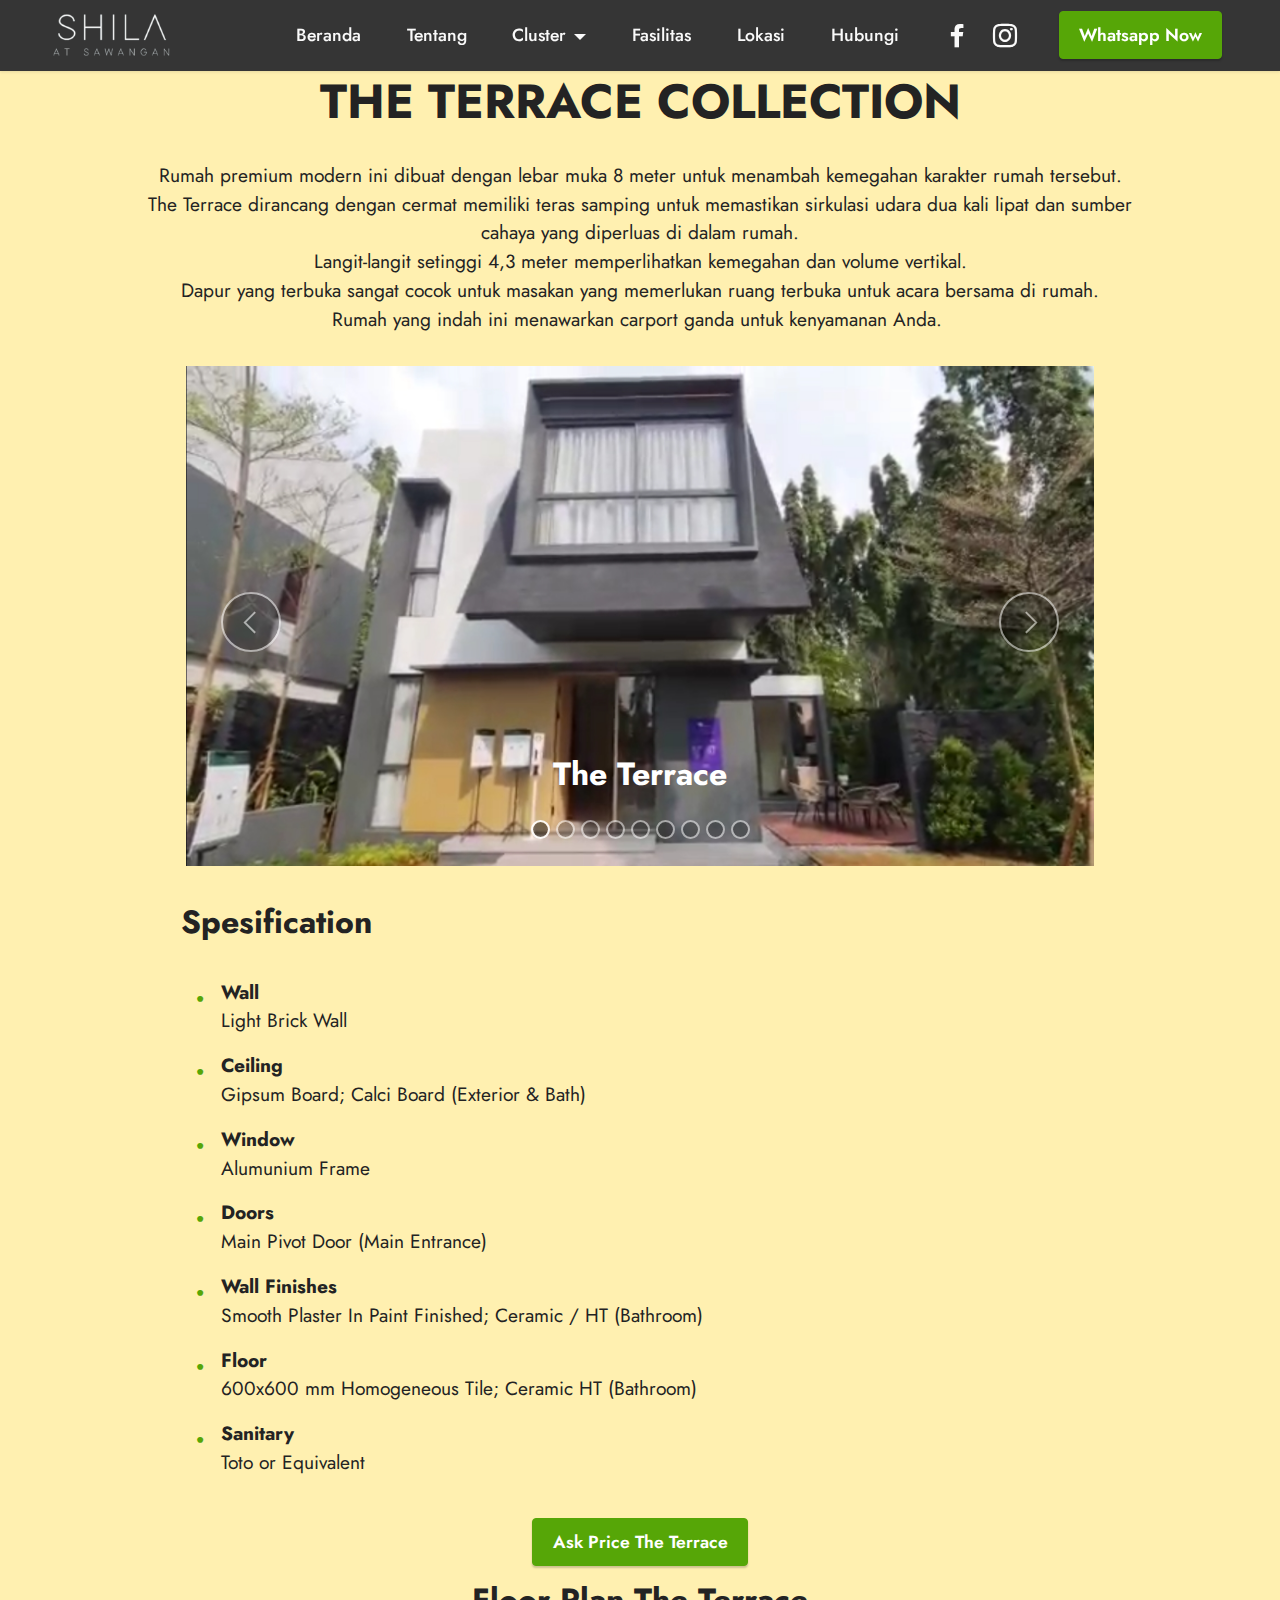
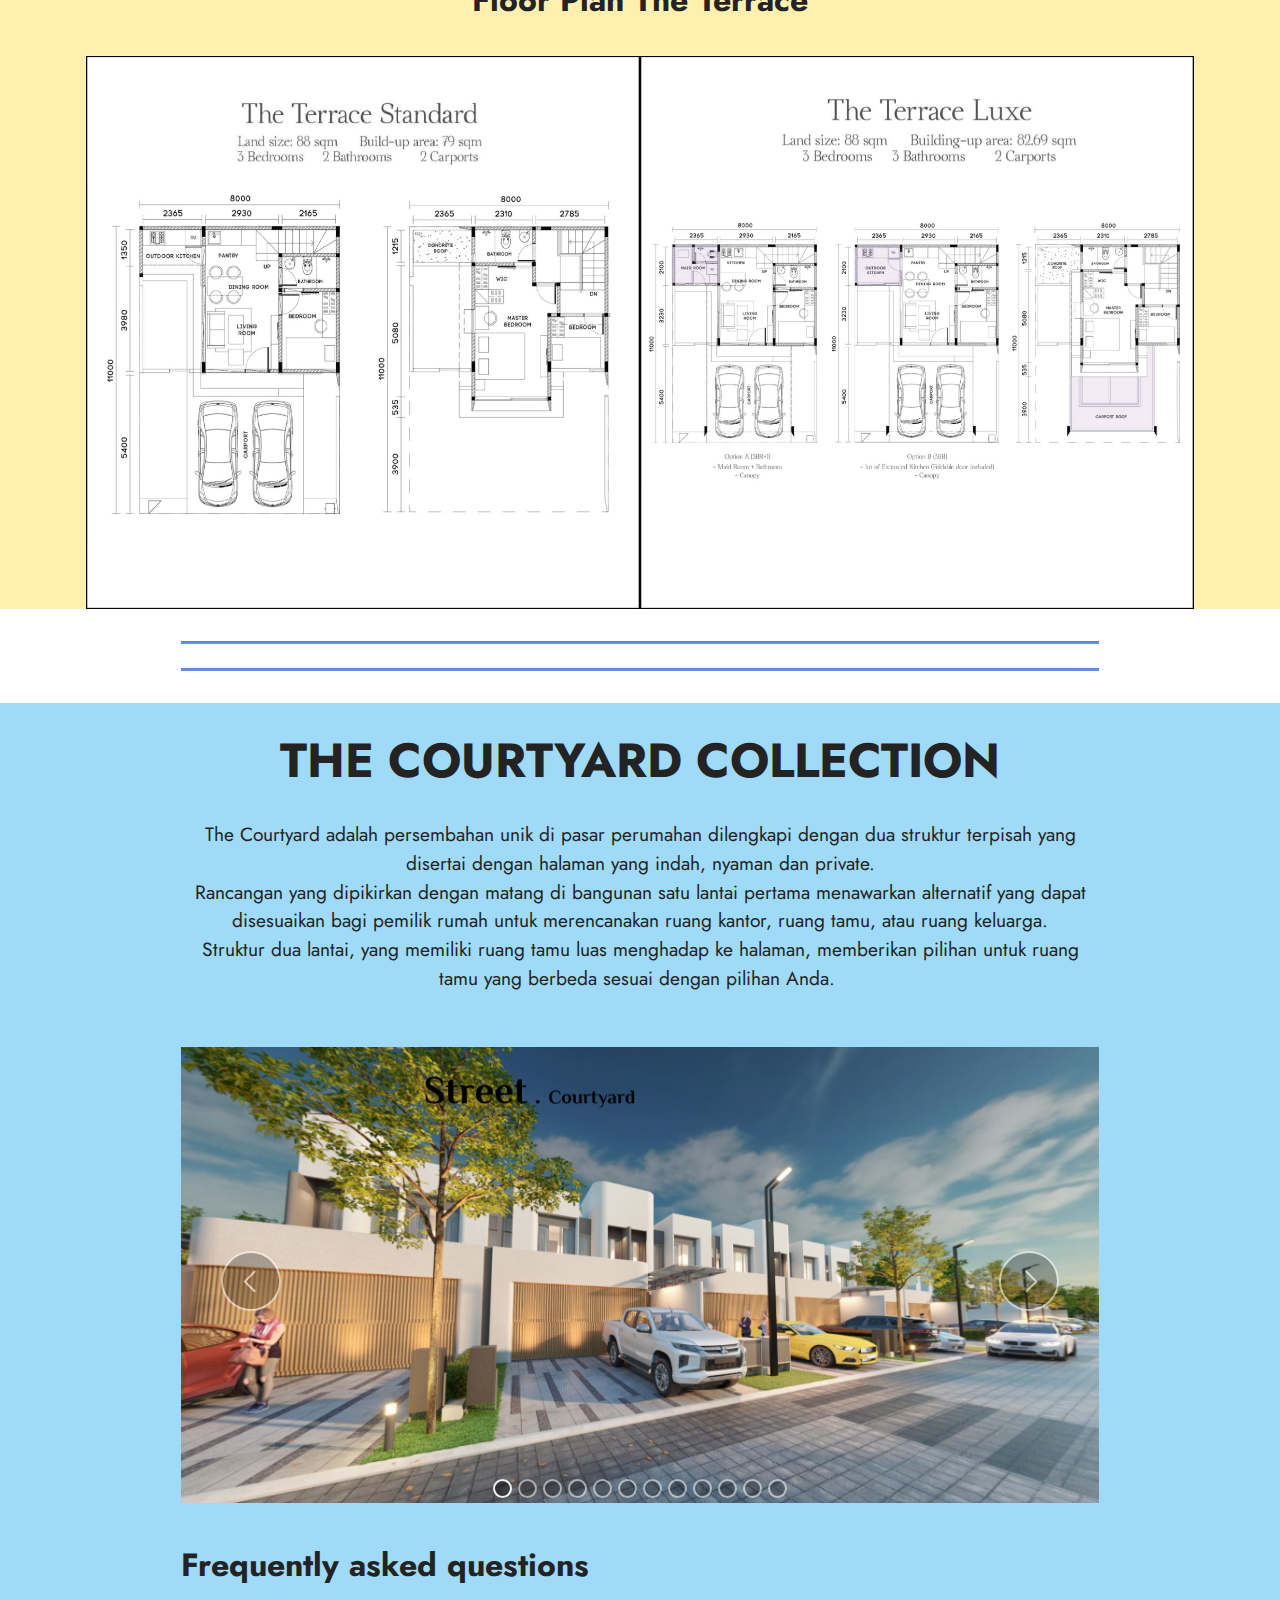
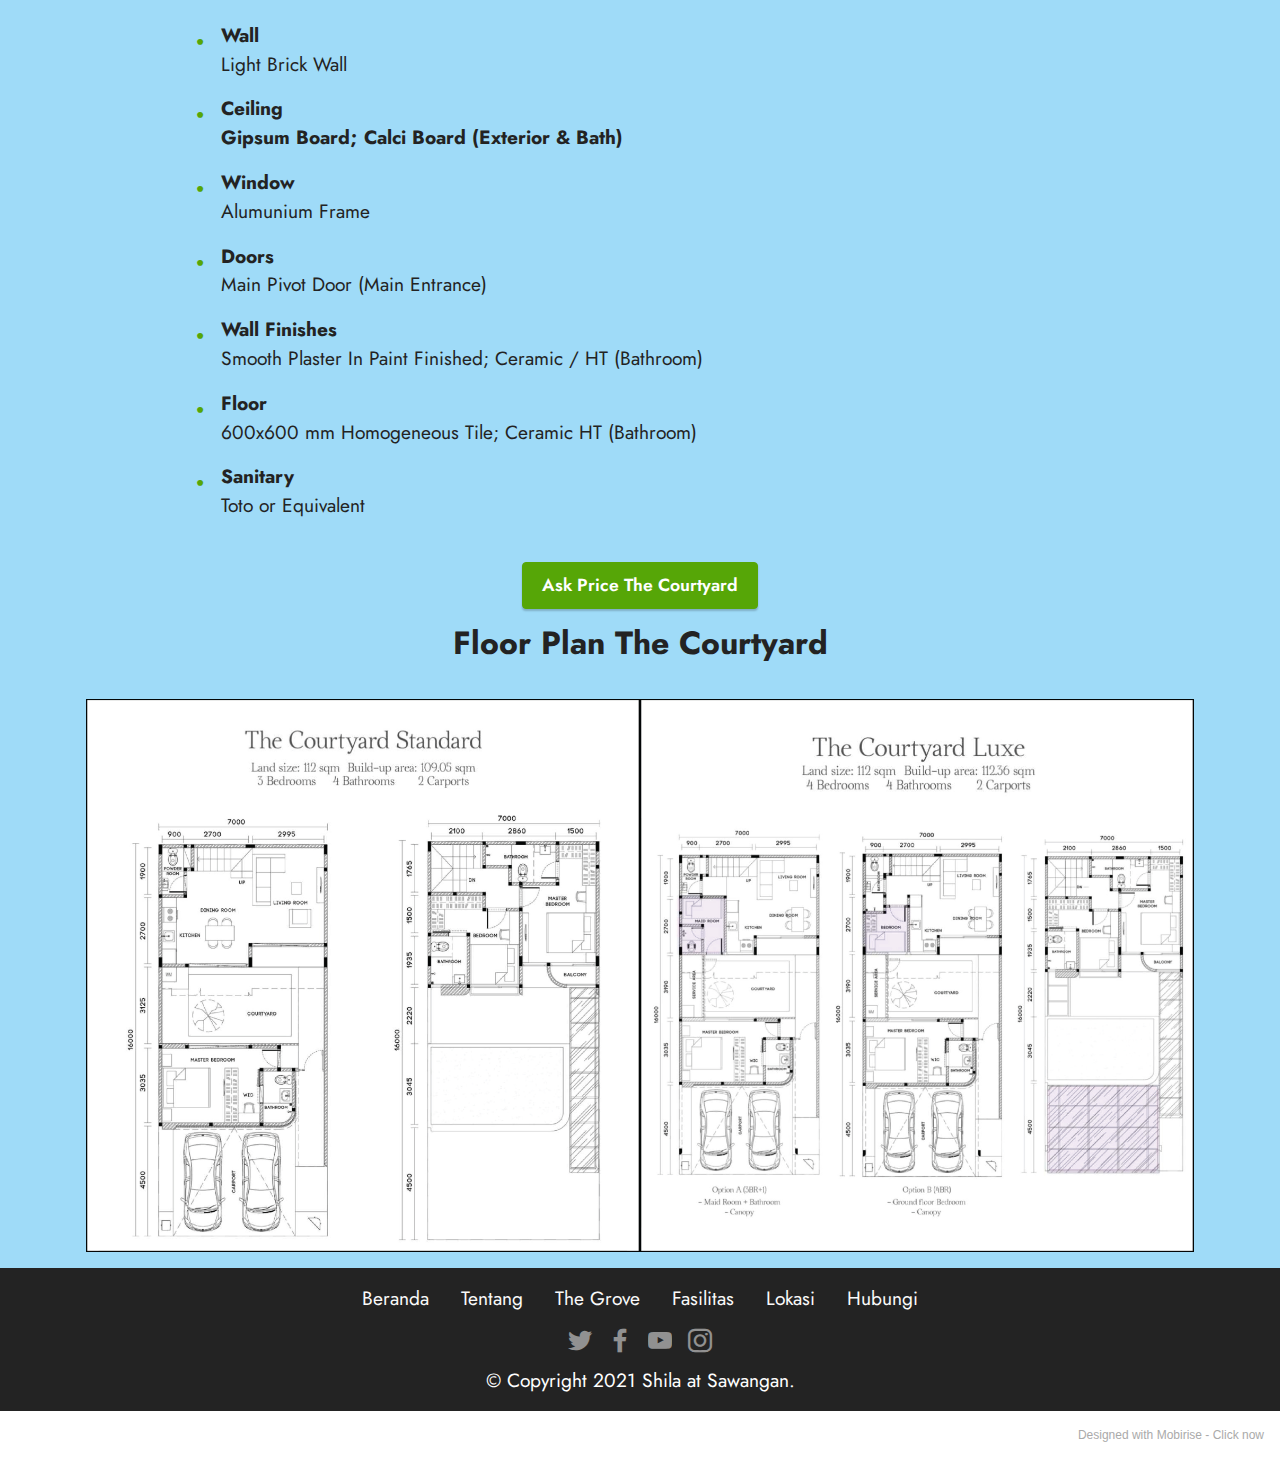
==== commit 8c00046a: "Final Request 3" ====
--- a/grove.html
+++ b/grove.html
@@ -53,12 +53,12 @@
                     <li class="nav-item"><a class="nav-link link text-white text-primary display-4" href="tentang.html">
                             Tentang</a></li>
                     <li class="nav-item dropdown"><a class="nav-link link text-white text-primary dropdown-toggle display-4" href="#" data-toggle="dropdown-submenu" aria-expanded="false">Cluster</a><div class="dropdown-menu"><a class="text-white text-primary dropdown-item display-4" href="grove.html" aria-expanded="false">The Grove (Available)</a><a class="text-white text-primary dropdown-item display-4" href="grove.html">The Forest (Sold Out)<br></a><a class="text-white text-primary dropdown-item display-4" href="#" aria-expanded="false">Southlake (Sold Out)</a><a class="text-white text-primary dropdown-item display-4" href="#" aria-expanded="false">The Tillia (Coming Soon)</a></div>
-                    </li><li class="nav-item"><a class="nav-link link text-white text-primary display-4" href="index.html#features13-g">Fasilitas</a></li><li class="nav-item"><a class="nav-link link text-white text-primary display-4" href="index.html#image3-x">Lokasi</a></li></ul>
+                    </li><li class="nav-item"><a class="nav-link link text-white text-primary display-4" href="index.html#features13-g">Fasilitas</a></li><li class="nav-item"><a class="nav-link link text-white text-primary display-4" href="index.html#image3-x">Lokasi</a></li><li class="nav-item"><a class="nav-link link text-white text-primary display-4" href="index.html#contacts1-1w">Hubungi</a></li></ul>
                 <div class="icons-menu">
-                    <a class="iconfont-wrapper" href="https://mobiri.se" target="_blank">
+                    <a class="iconfont-wrapper" href="https://facebook.com" target="_blank">
                         <span class="p-2 mbr-iconfont socicon-facebook socicon" style="color: rgb(250, 250, 250); fill: rgb(250, 250, 250);"></span>
                     </a>
-                    <a class="iconfont-wrapper" href="https://mobiri.se" target="_blank">
+                    <a class="iconfont-wrapper" href="https://instagram.com" target="_blank">
                         <span class="p-2 mbr-iconfont socicon-instagram socicon" style="color: rgb(250, 250, 250); fill: rgb(250, 250, 250);"></span>
                     </a>
                     
@@ -97,12 +97,12 @@
     <div class="container">
         <div class="row justify-content-center">
             <div class="col-12 col-md-10">
-                <div class="carousel slide" id="sGlnKwuTBL" data-interval="5000">
+                <div class="carousel slide" id="sGlumV2tTz" data-interval="5000">
                     
                     <ol class="carousel-indicators">
-                        <li data-slide-to="0" class="active" data-target="#sGlnKwuTBL"></li>
-                        <li data-slide-to="1" data-target="#sGlnKwuTBL"></li>
-                        <li data-slide-to="2" data-target="#sGlnKwuTBL"></li><li data-slide-to="3" data-target="#sGlnKwuTBL"></li><li data-slide-to="4" data-target="#sGlnKwuTBL"></li><li data-slide-to="5" data-target="#sGlnKwuTBL"></li><li data-slide-to="6" data-target="#sGlnKwuTBL"></li><li data-slide-to="7" data-target="#sGlnKwuTBL"></li><li data-slide-to="8" data-target="#sGlnKwuTBL"></li>
+                        <li data-slide-to="0" class="active" data-target="#sGlumV2tTz"></li>
+                        <li data-slide-to="1" data-target="#sGlumV2tTz"></li>
+                        <li data-slide-to="2" data-target="#sGlumV2tTz"></li><li data-slide-to="3" data-target="#sGlumV2tTz"></li><li data-slide-to="4" data-target="#sGlumV2tTz"></li><li data-slide-to="5" data-target="#sGlumV2tTz"></li><li data-slide-to="6" data-target="#sGlumV2tTz"></li><li data-slide-to="7" data-target="#sGlumV2tTz"></li><li data-slide-to="8" data-target="#sGlumV2tTz"></li>
                     </ol>
                     <div class="carousel-inner">
                         <div class="carousel-item slider-image item active">
@@ -188,11 +188,11 @@
                             </div>
                         </div>
                     </div>
-                    <a class="carousel-control carousel-control-prev" role="button" data-slide="prev" href="#sGlnKwuTBL">
+                    <a class="carousel-control carousel-control-prev" role="button" data-slide="prev" href="#sGlumV2tTz">
                         <span class="mobi-mbri mobi-mbri-arrow-prev" aria-hidden="true"></span>
                         <span class="sr-only">Previous</span>
                     </a>
-                    <a class="carousel-control carousel-control-next" role="button" data-slide="next" href="#sGlnKwuTBL">
+                    <a class="carousel-control carousel-control-next" role="button" data-slide="next" href="#sGlumV2tTz">
                         <span class="mobi-mbri mobi-mbri-arrow-next" aria-hidden="true"></span>
                         <span class="sr-only">Next</span>
                     </a>
@@ -246,8 +246,8 @@
         </div>
         <div class="row mbr-gallery mt-4">
             <div class="col-12 col-md-6 col-lg-6 item gallery-image">
-                <div class="item-wrapper" data-toggle="modal" data-target="#sGlnKztKJM-modal">
-                    <img class="w-100" src="assets/images/the-terrace-standard-1.jpg" alt="The Terrace Standard" data-slide-to="0" data-target="#lb-sGlnKztKJM">
+                <div class="item-wrapper" data-toggle="modal" data-target="#sGlumXGa44-modal">
+                    <img class="w-100" src="assets/images/the-terrace-standard-1.jpg" alt="The Terrace Standard" data-slide-to="0" data-target="#lb-sGlumXGa44">
                     <div class="icon-wrapper">
                         <span class="mobi-mbri mobi-mbri-search mbr-iconfont mbr-iconfont-btn"></span>
                     </div>
@@ -255,8 +255,8 @@
                 
             </div>
             <div class="col-12 col-md-6 col-lg-6 item gallery-image">
-                <div class="item-wrapper" data-toggle="modal" data-target="#sGlnKztKJM-modal">
-                    <img class="w-100" src="assets/images/the-terrace-luxe-2.jpg" alt="The Terrace Luxe" data-slide-to="1" data-target="#lb-sGlnKztKJM">
+                <div class="item-wrapper" data-toggle="modal" data-target="#sGlumXGa44-modal">
+                    <img class="w-100" src="assets/images/the-terrace-luxe-2.jpg" alt="The Terrace Luxe" data-slide-to="1" data-target="#lb-sGlumXGa44">
                     <div class="icon-wrapper">
                         <span class="mobi-mbri mobi-mbri-search mbr-iconfont mbr-iconfont-btn"></span>
                     </div>
@@ -267,11 +267,11 @@
             
         </div>
 
-        <div class="modal mbr-slider" tabindex="-1" role="dialog" aria-hidden="true" id="sGlnKztKJM-modal">
+        <div class="modal mbr-slider" tabindex="-1" role="dialog" aria-hidden="true" id="sGlumXGa44-modal">
             <div class="modal-dialog" role="document">
                 <div class="modal-content">
                     <div class="modal-body">
-                        <div class="carousel slide" id="lb-sGlnKztKJM" data-interval="5000">
+                        <div class="carousel slide" id="lb-sGlumXGa44" data-interval="5000">
                             <div class="carousel-inner">
                                 <div class="carousel-item active">
                                     <img class="d-block w-100" src="assets/images/the-terrace-standard-1.jpg" alt="">
@@ -283,18 +283,18 @@
                                 
                             </div>
                             <ol class="carousel-indicators">
-                                <li data-slide-to="0" class="active" data-target="#lb-sGlnKztKJM"></li><li data-slide-to="1" class="active" data-target="#lb-sGlnKztKJM"></li>
+                                <li data-slide-to="0" class="active" data-target="#lb-sGlumXGa44"></li><li data-slide-to="1" class="active" data-target="#lb-sGlumXGa44"></li>
                                 
                                 
                                 
                             </ol>
                             <a role="button" href="" class="close" data-dismiss="modal" aria-label="Close">
                             </a>
-                            <a class="carousel-control-prev carousel-control" role="button" data-slide="prev" href="#lb-sGlnKztKJM">
+                            <a class="carousel-control-prev carousel-control" role="button" data-slide="prev" href="#lb-sGlumXGa44">
                                 <span class="mobi-mbri mobi-mbri-arrow-prev" aria-hidden="true"></span>
                                 <span class="sr-only">Previous</span>
                             </a>
-                            <a class="carousel-control-next carousel-control" role="button" data-slide="next" href="#lb-sGlnKztKJM">
+                            <a class="carousel-control-next carousel-control" role="button" data-slide="next" href="#lb-sGlumXGa44">
                                 <span class="mobi-mbri mobi-mbri-arrow-next" aria-hidden="true"></span>
                                 <span class="sr-only">Next</span>
                             </a>
@@ -343,12 +343,12 @@
     <div class="container">
         <div class="row justify-content-center">
             <div class="col-12 col-md-10">
-                <div class="carousel slide" id="sGlnKDlHNU" data-ride="carousel" data-interval="3000">
+                <div class="carousel slide" id="sGlun0rNXk" data-ride="carousel" data-interval="3000">
                     
                     <ol class="carousel-indicators">
-                        <li data-slide-to="0" class="active" data-target="#sGlnKDlHNU"></li>
-                        <li data-slide-to="1" data-target="#sGlnKDlHNU"></li>
-                        <li data-slide-to="2" data-target="#sGlnKDlHNU"></li><li data-slide-to="3" data-target="#sGlnKDlHNU"></li><li data-slide-to="4" data-target="#sGlnKDlHNU"></li><li data-slide-to="5" data-target="#sGlnKDlHNU"></li><li data-slide-to="6" data-target="#sGlnKDlHNU"></li><li data-slide-to="7" data-target="#sGlnKDlHNU"></li><li data-slide-to="8" data-target="#sGlnKDlHNU"></li><li data-slide-to="9" data-target="#sGlnKDlHNU"></li><li data-slide-to="10" data-target="#sGlnKDlHNU"></li><li data-slide-to="11" data-target="#sGlnKDlHNU"></li>
+                        <li data-slide-to="0" class="active" data-target="#sGlun0rNXk"></li>
+                        <li data-slide-to="1" data-target="#sGlun0rNXk"></li>
+                        <li data-slide-to="2" data-target="#sGlun0rNXk"></li><li data-slide-to="3" data-target="#sGlun0rNXk"></li><li data-slide-to="4" data-target="#sGlun0rNXk"></li><li data-slide-to="5" data-target="#sGlun0rNXk"></li><li data-slide-to="6" data-target="#sGlun0rNXk"></li><li data-slide-to="7" data-target="#sGlun0rNXk"></li><li data-slide-to="8" data-target="#sGlun0rNXk"></li><li data-slide-to="9" data-target="#sGlun0rNXk"></li><li data-slide-to="10" data-target="#sGlun0rNXk"></li><li data-slide-to="11" data-target="#sGlun0rNXk"></li>
                     </ol>
                     <div class="carousel-inner">
                         <div class="carousel-item slider-image item active">
@@ -415,11 +415,11 @@
                             </div>
                         </div>
                     </div>
-                    <a class="carousel-control carousel-control-prev" role="button" data-slide="prev" href="#sGlnKDlHNU">
+                    <a class="carousel-control carousel-control-prev" role="button" data-slide="prev" href="#sGlun0rNXk">
                         <span class="mobi-mbri mobi-mbri-arrow-prev" aria-hidden="true"></span>
                         <span class="sr-only">Previous</span>
                     </a>
-                    <a class="carousel-control carousel-control-next" role="button" data-slide="next" href="#sGlnKDlHNU">
+                    <a class="carousel-control carousel-control-next" role="button" data-slide="next" href="#sGlun0rNXk">
                         <span class="mobi-mbri mobi-mbri-arrow-next" aria-hidden="true"></span>
                         <span class="sr-only">Next</span>
                     </a>
@@ -476,8 +476,8 @@
         </div>
         <div class="row mbr-gallery mt-4">
             <div class="col-12 col-md-6 col-lg-6 item gallery-image">
-                <div class="item-wrapper" data-toggle="modal" data-target="#sGlnKGqZFz-modal">
-                    <img class="w-100" src="assets/images/the-courtyard-standard-1.jpg" alt="The Courtyard Standard" data-slide-to="0" data-target="#lb-sGlnKGqZFz">
+                <div class="item-wrapper" data-toggle="modal" data-target="#sGlun3JWhw-modal">
+                    <img class="w-100" src="assets/images/the-courtyard-standard-1.jpg" alt="The Courtyard Standard" data-slide-to="0" data-target="#lb-sGlun3JWhw">
                     <div class="icon-wrapper">
                         <span class="mobi-mbri mobi-mbri-search mbr-iconfont mbr-iconfont-btn"></span>
                     </div>
@@ -485,8 +485,8 @@
                 
             </div>
             <div class="col-12 col-md-6 col-lg-6 item gallery-image">
-                <div class="item-wrapper" data-toggle="modal" data-target="#sGlnKGqZFz-modal">
-                    <img class="w-100" src="assets/images/the-courtyard-luxe-1.jpg" alt="The Courtyard Luxe" data-slide-to="1" data-target="#lb-sGlnKGqZFz">
+                <div class="item-wrapper" data-toggle="modal" data-target="#sGlun3JWhw-modal">
+                    <img class="w-100" src="assets/images/the-courtyard-luxe-1.jpg" alt="The Courtyard Luxe" data-slide-to="1" data-target="#lb-sGlun3JWhw">
                     <div class="icon-wrapper">
                         <span class="mobi-mbri mobi-mbri-search mbr-iconfont mbr-iconfont-btn"></span>
                     </div>
@@ -497,11 +497,11 @@
             
         </div>
 
-        <div class="modal mbr-slider" tabindex="-1" role="dialog" aria-hidden="true" id="sGlnKGqZFz-modal">
+        <div class="modal mbr-slider" tabindex="-1" role="dialog" aria-hidden="true" id="sGlun3JWhw-modal">
             <div class="modal-dialog" role="document">
                 <div class="modal-content">
                     <div class="modal-body">
-                        <div class="carousel slide" id="lb-sGlnKGqZFz" data-interval="5000">
+                        <div class="carousel slide" id="lb-sGlun3JWhw" data-interval="5000">
                             <div class="carousel-inner">
                                 <div class="carousel-item active">
                                     <img class="d-block w-100" src="assets/images/the-courtyard-standard-1.jpg" alt="">
@@ -513,18 +513,18 @@
                                 
                             </div>
                             <ol class="carousel-indicators">
-                                <li data-slide-to="0" class="active" data-target="#lb-sGlnKGqZFz"></li>
-                                <li data-slide-to="1" data-target="#lb-sGlnKGqZFz"></li>
+                                <li data-slide-to="0" class="active" data-target="#lb-sGlun3JWhw"></li>
+                                <li data-slide-to="1" data-target="#lb-sGlun3JWhw"></li>
                                 
                                 
                             </ol>
                             <a role="button" href="" class="close" data-dismiss="modal" aria-label="Close">
                             </a>
-                            <a class="carousel-control-prev carousel-control" role="button" data-slide="prev" href="#lb-sGlnKGqZFz">
+                            <a class="carousel-control-prev carousel-control" role="button" data-slide="prev" href="#lb-sGlun3JWhw">
                                 <span class="mobi-mbri mobi-mbri-arrow-prev" aria-hidden="true"></span>
                                 <span class="sr-only">Previous</span>
                             </a>
-                            <a class="carousel-control-next carousel-control" role="button" data-slide="next" href="#lb-sGlnKGqZFz">
+                            <a class="carousel-control-next carousel-control" role="button" data-slide="next" href="#lb-sGlun3JWhw">
                                 <span class="mobi-mbri mobi-mbri-arrow-next" aria-hidden="true"></span>
                                 <span class="sr-only">Next</span>
                             </a>
@@ -553,7 +553,7 @@
                     
                 <li class="foot-menu-item mbr-fonts-style display-7">
                         <a class="text-white text-primary" href="index.html#top" target="_blank">Beranda
-                    </a></li><li class="foot-menu-item mbr-fonts-style display-7"><a href="tentang.html" class="text-white text-primary">Tentang</a></li><li class="foot-menu-item mbr-fonts-style display-7"><a href="grove.html" class="text-white">The Grove</a></li><li class="foot-menu-item mbr-fonts-style display-7"><a href="index.html#features13-g" class="text-white text-primary">Fasilitas</a></li><li class="foot-menu-item mbr-fonts-style display-7"><a href="index.html#image3-x" class="text-white text-primary">Lokasi</a></li></ul>
+                    </a></li><li class="foot-menu-item mbr-fonts-style display-7"><a href="tentang.html" class="text-white text-primary">Tentang</a></li><li class="foot-menu-item mbr-fonts-style display-7"><a href="grove.html" class="text-white">The Grove</a></li><li class="foot-menu-item mbr-fonts-style display-7"><a href="index.html#features13-g" class="text-white text-primary">Fasilitas</a></li><li class="foot-menu-item mbr-fonts-style display-7"><a href="index.html#image3-x" class="text-white text-primary">Lokasi</a></li><li class="foot-menu-item mbr-fonts-style display-7"><a href="index.html#contacts1-1w" class="text-white text-primary">Hubungi</a></li></ul>
             </div>
             <div class="row social-row">
                 <div class="social-list align-right pb-2">
@@ -564,20 +564,20 @@
                     
                     
                 <div class="soc-item">
-                        <a href="https://twitter.com/mobirise" target="_blank">
-                            <span class="socicon-twitter socicon mbr-iconfont mbr-iconfont-social"></span>
+                        <a href="https://twitter.com" target="_blank">
+                            <span class="mbr-iconfont mbr-iconfont-social socicon-twitter socicon"></span>
                         </a>
                     </div><div class="soc-item">
-                        <a href="https://www.facebook.com/pages/Mobirise/1616226671953247" target="_blank">
-                            <span class="socicon-facebook socicon mbr-iconfont mbr-iconfont-social"></span>
+                        <a href="https://www.facebook.com" target="_blank">
+                            <span class="mbr-iconfont mbr-iconfont-social socicon-facebook socicon"></span>
                         </a>
                     </div><div class="soc-item">
-                        <a href="https://www.youtube.com/c/mobirise" target="_blank">
-                            <span class="socicon-youtube socicon mbr-iconfont mbr-iconfont-social"></span>
+                        <a href="https://www.youtube.com" target="_blank">
+                            <span class="mbr-iconfont mbr-iconfont-social socicon-youtube socicon"></span>
                         </a>
                     </div><div class="soc-item">
-                        <a href="https://instagram.com/mobirise" target="_blank">
-                            <span class="socicon-instagram socicon mbr-iconfont mbr-iconfont-social"></span>
+                        <a href="https://instagram.com" target="_blank">
+                            <span class="mbr-iconfont mbr-iconfont-social socicon-instagram socicon"></span>
                         </a>
                     </div></div>
             </div>
@@ -587,7 +587,7 @@
             </div>
         </div>
     </div>
-</section><section style="background-color: #fff; font-family: -apple-system, BlinkMacSystemFont, 'Segoe UI', 'Roboto', 'Helvetica Neue', Arial, sans-serif; color:#aaa; font-size:12px; padding: 0; align-items: center; display: flex;"><a href="https://mobirise.site/c" style="flex: 1 1; height: 3rem; padding-left: 1rem;"></a><p style="flex: 0 0 auto; margin:0; padding-right:1rem;"><a href="https://mobirise.site/r" style="color:#aaa;">This page</a> was created with Mobirise templates</p></section><script src="assets/web/assets/jquery/jquery.min.js"></script>  <script src="assets/popper/popper.min.js"></script>  <script src="assets/tether/tether.min.js"></script>  <script src="assets/bootstrap/js/bootstrap.min.js"></script>  <script src="assets/smoothscroll/smooth-scroll.js"></script>  <script src="assets/dropdown/js/nav-dropdown.js"></script>  <script src="assets/dropdown/js/navbar-dropdown.js"></script>  <script src="assets/touchswipe/jquery.touch-swipe.min.js"></script>  <script src="assets/theme/js/script.js"></script>  
+</section><section style="background-color: #fff; font-family: -apple-system, BlinkMacSystemFont, 'Segoe UI', 'Roboto', 'Helvetica Neue', Arial, sans-serif; color:#aaa; font-size:12px; padding: 0; align-items: center; display: flex;"><a href="https://mobirise.site/q" style="flex: 1 1; height: 3rem; padding-left: 1rem;"></a><p style="flex: 0 0 auto; margin:0; padding-right:1rem;">Designed with Mobirise - <a href="https://mobirise.site/m" style="color:#aaa;">Click now</a></p></section><script src="assets/web/assets/jquery/jquery.min.js"></script>  <script src="assets/popper/popper.min.js"></script>  <script src="assets/tether/tether.min.js"></script>  <script src="assets/bootstrap/js/bootstrap.min.js"></script>  <script src="assets/smoothscroll/smooth-scroll.js"></script>  <script src="assets/dropdown/js/nav-dropdown.js"></script>  <script src="assets/dropdown/js/navbar-dropdown.js"></script>  <script src="assets/touchswipe/jquery.touch-swipe.min.js"></script>  <script src="assets/theme/js/script.js"></script>  
   
   
 </body>
--- a/assets/mobirise/css/mbr-additional.css
+++ b/assets/mobirise/css/mbr-additional.css
@@ -3013,6 +3013,22 @@
   padding-bottom: 0rem;
   background-color: #ffffff;
 }
+.cid-sGlsDEzad4 {
+  padding-top: 1rem;
+  padding-bottom: 1rem;
+  background-color: #ffffff;
+}
+@media (max-width: 991px) {
+  .cid-sGlsDEzad4 .image-wrapper {
+    margin-bottom: 1rem;
+  }
+}
+.cid-sGlsDEzad4 .row {
+  flex-direction: row-reverse;
+}
+.cid-sGlsDEzad4 img {
+  width: 100%;
+}
 .cid-sv3iftG4kn {
   padding-top: 0rem;
   padding-bottom: 0rem;
--- a/assets/mobirise/css/mbr-additional.css
+++ b/assets/mobirise/css/mbr-additional.css
@@ -3013,6 +3013,22 @@
   padding-bottom: 0rem;
   background-color: #ffffff;
 }
+.cid-sGlsDEzad4 {
+  padding-top: 1rem;
+  padding-bottom: 1rem;
+  background-color: #ffffff;
+}
+@media (max-width: 991px) {
+  .cid-sGlsDEzad4 .image-wrapper {
+    margin-bottom: 1rem;
+  }
+}
+.cid-sGlsDEzad4 .row {
+  flex-direction: row-reverse;
+}
+.cid-sGlsDEzad4 img {
+  width: 100%;
+}
 .cid-sv3iftG4kn {
   padding-top: 0rem;
   padding-bottom: 0rem;
